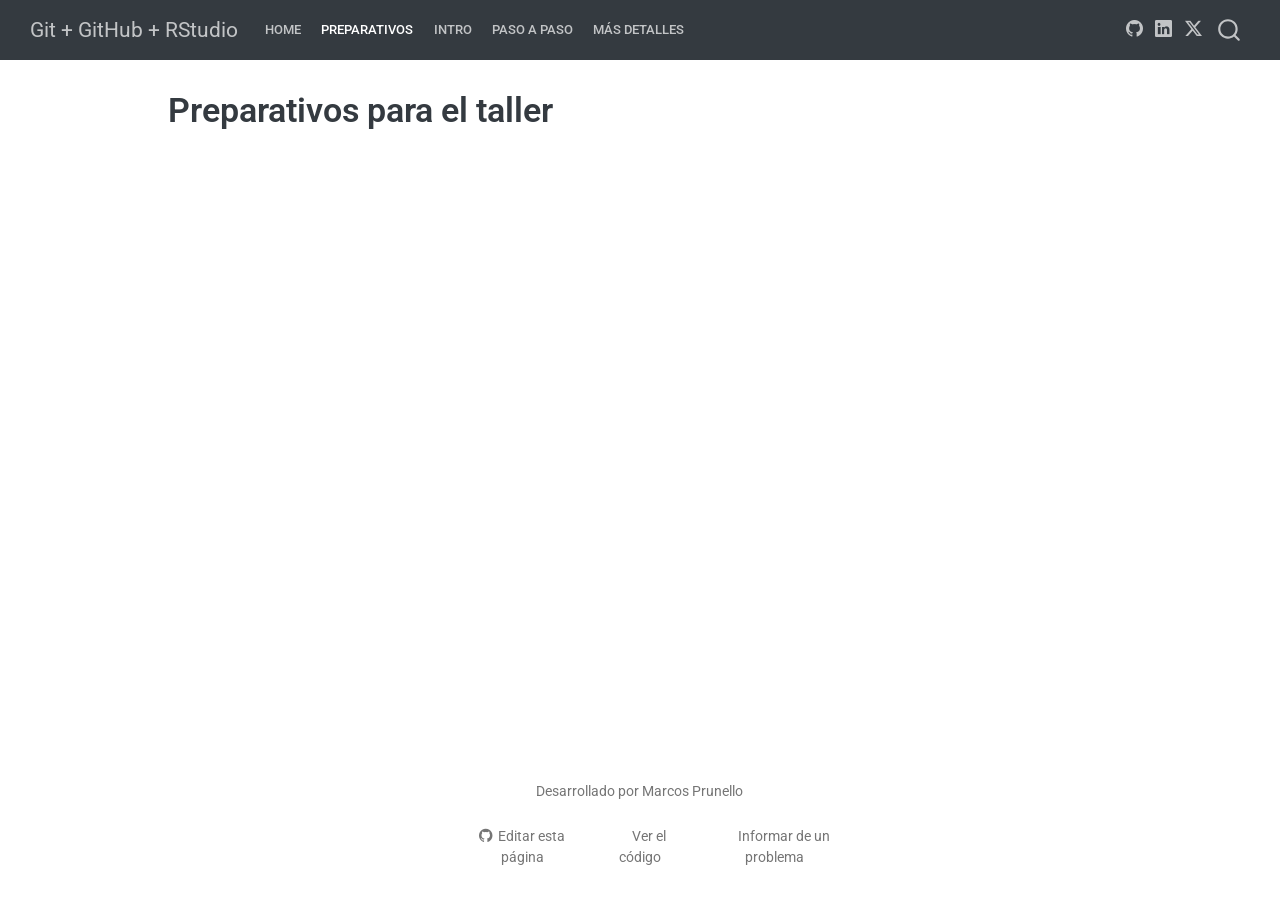
==== docs/preparacion.html @ 760ac482 "armo estructura general" ====
<!DOCTYPE html>
<html xmlns="http://www.w3.org/1999/xhtml" lang="es" xml:lang="es"><head>

<meta charset="utf-8">
<meta name="generator" content="quarto-1.5.56">

<meta name="viewport" content="width=device-width, initial-scale=1.0, user-scalable=yes">


<title>Preparativos para el taller – Git + GitHub + RStudio</title>
<style>
code{white-space: pre-wrap;}
span.smallcaps{font-variant: small-caps;}
div.columns{display: flex; gap: min(4vw, 1.5em);}
div.column{flex: auto; overflow-x: auto;}
div.hanging-indent{margin-left: 1.5em; text-indent: -1.5em;}
ul.task-list{list-style: none;}
ul.task-list li input[type="checkbox"] {
  width: 0.8em;
  margin: 0 0.8em 0.2em -1em; /* quarto-specific, see https://github.com/quarto-dev/quarto-cli/issues/4556 */ 
  vertical-align: middle;
}
</style>


<script src="site_libs/quarto-nav/quarto-nav.js"></script>
<script src="site_libs/quarto-nav/headroom.min.js"></script>
<script src="site_libs/clipboard/clipboard.min.js"></script>
<script src="site_libs/quarto-search/autocomplete.umd.js"></script>
<script src="site_libs/quarto-search/fuse.min.js"></script>
<script src="site_libs/quarto-search/quarto-search.js"></script>
<meta name="quarto:offset" content="./">
<script src="site_libs/quarto-html/quarto.js"></script>
<script src="site_libs/quarto-html/popper.min.js"></script>
<script src="site_libs/quarto-html/tippy.umd.min.js"></script>
<script src="site_libs/quarto-html/anchor.min.js"></script>
<link href="site_libs/quarto-html/tippy.css" rel="stylesheet">
<link href="site_libs/quarto-html/quarto-syntax-highlighting.css" rel="stylesheet" id="quarto-text-highlighting-styles">
<script src="site_libs/bootstrap/bootstrap.min.js"></script>
<link href="site_libs/bootstrap/bootstrap-icons.css" rel="stylesheet">
<link href="site_libs/bootstrap/bootstrap.min.css" rel="stylesheet" id="quarto-bootstrap" data-mode="light">
<script id="quarto-search-options" type="application/json">{
  "location": "navbar",
  "copy-button": false,
  "collapse-after": 3,
  "panel-placement": "end",
  "type": "overlay",
  "limit": 50,
  "keyboard-shortcut": [
    "f",
    "/",
    "s"
  ],
  "show-item-context": false,
  "language": {
    "search-no-results-text": "Sin resultados",
    "search-matching-documents-text": "documentos encontrados",
    "search-copy-link-title": "Copiar el enlace en la búsqueda",
    "search-hide-matches-text": "Ocultar resultados adicionales",
    "search-more-match-text": "resultado adicional en este documento",
    "search-more-matches-text": "resultados adicionales en este documento",
    "search-clear-button-title": "Borrar",
    "search-text-placeholder": "",
    "search-detached-cancel-button-title": "Cancelar",
    "search-submit-button-title": "Enviar",
    "search-label": "Buscar"
  }
}</script>


<link rel="stylesheet" href="styles.css">
</head>

<body class="nav-fixed">

<div id="quarto-search-results"></div>
  <header id="quarto-header" class="headroom fixed-top">
    <nav class="navbar navbar-expand-lg " data-bs-theme="dark">
      <div class="navbar-container container-fluid">
      <div class="navbar-brand-container mx-auto">
    <a class="navbar-brand" href="./index.html">
    <span class="navbar-title">Git + GitHub + RStudio</span>
    </a>
  </div>
            <div id="quarto-search" class="" title="Buscar"></div>
          <button class="navbar-toggler" type="button" data-bs-toggle="collapse" data-bs-target="#navbarCollapse" aria-controls="navbarCollapse" role="menu" aria-expanded="false" aria-label="Navegación de palanca" onclick="if (window.quartoToggleHeadroom) { window.quartoToggleHeadroom(); }">
  <span class="navbar-toggler-icon"></span>
</button>
          <div class="collapse navbar-collapse" id="navbarCollapse">
            <ul class="navbar-nav navbar-nav-scroll me-auto">
  <li class="nav-item">
    <a class="nav-link" href="./index.html"> 
<span class="menu-text">Home</span></a>
  </li>  
  <li class="nav-item">
    <a class="nav-link active" href="./preparacion.html" aria-current="page"> 
<span class="menu-text">Preparativos</span></a>
  </li>  
  <li class="nav-item">
    <a class="nav-link" href="./presentacion.html"> 
<span class="menu-text">Intro</span></a>
  </li>  
  <li class="nav-item">
    <a class="nav-link" href="./taller-git.html"> 
<span class="menu-text">Paso a paso</span></a>
  </li>  
  <li class="nav-item">
    <a class="nav-link" href="./taller-git-extra.html"> 
<span class="menu-text">Más detalles</span></a>
  </li>  
</ul>
          </div> <!-- /navcollapse -->
            <div class="quarto-navbar-tools tools-wide">
    <a href="https://github.com/mpru/" title="" class="quarto-navigation-tool px-1" aria-label=""><i class="bi bi-github"></i></a>
    <a href="https://www.linkedin.com/in/mrqtsp/" title="" class="quarto-navigation-tool px-1" aria-label=""><i class="bi bi-linkedin"></i></a>
    <a href="https://twitter.com/mrqtsp" title="" class="quarto-navigation-tool px-1" aria-label=""><i class="bi bi-twitter-x"></i></a>
</div>
      </div> <!-- /container-fluid -->
    </nav>
</header>
<!-- content -->
<div id="quarto-content" class="quarto-container page-columns page-rows-contents page-layout-article page-navbar">
<!-- sidebar -->
<!-- margin-sidebar -->
    <div id="quarto-margin-sidebar" class="sidebar margin-sidebar zindex-bottom">
        
    </div>
<!-- main -->
<main class="content" id="quarto-document-content">

<header id="title-block-header" class="quarto-title-block default">
<div class="quarto-title">
<h1 class="title">Preparativos para el taller</h1>
</div>



<div class="quarto-title-meta">

    
  
    
  </div>
  


</header>





<a onclick="window.scrollTo(0, 0); return false;" role="button" id="quarto-back-to-top"><i class="bi bi-arrow-up"></i> Volver arriba</a></main> <!-- /main -->
<script id="quarto-html-after-body" type="application/javascript">
window.document.addEventListener("DOMContentLoaded", function (event) {
  const toggleBodyColorMode = (bsSheetEl) => {
    const mode = bsSheetEl.getAttribute("data-mode");
    const bodyEl = window.document.querySelector("body");
    if (mode === "dark") {
      bodyEl.classList.add("quarto-dark");
      bodyEl.classList.remove("quarto-light");
    } else {
      bodyEl.classList.add("quarto-light");
      bodyEl.classList.remove("quarto-dark");
    }
  }
  const toggleBodyColorPrimary = () => {
    const bsSheetEl = window.document.querySelector("link#quarto-bootstrap");
    if (bsSheetEl) {
      toggleBodyColorMode(bsSheetEl);
    }
  }
  toggleBodyColorPrimary();  
  const icon = "";
  const anchorJS = new window.AnchorJS();
  anchorJS.options = {
    placement: 'right',
    icon: icon
  };
  anchorJS.add('.anchored');
  const isCodeAnnotation = (el) => {
    for (const clz of el.classList) {
      if (clz.startsWith('code-annotation-')) {                     
        return true;
      }
    }
    return false;
  }
  const onCopySuccess = function(e) {
    // button target
    const button = e.trigger;
    // don't keep focus
    button.blur();
    // flash "checked"
    button.classList.add('code-copy-button-checked');
    var currentTitle = button.getAttribute("title");
    button.setAttribute("title", "Copiado");
    let tooltip;
    if (window.bootstrap) {
      button.setAttribute("data-bs-toggle", "tooltip");
      button.setAttribute("data-bs-placement", "left");
      button.setAttribute("data-bs-title", "Copiado");
      tooltip = new bootstrap.Tooltip(button, 
        { trigger: "manual", 
          customClass: "code-copy-button-tooltip",
          offset: [0, -8]});
      tooltip.show();    
    }
    setTimeout(function() {
      if (tooltip) {
        tooltip.hide();
        button.removeAttribute("data-bs-title");
        button.removeAttribute("data-bs-toggle");
        button.removeAttribute("data-bs-placement");
      }
      button.setAttribute("title", currentTitle);
      button.classList.remove('code-copy-button-checked');
    }, 1000);
    // clear code selection
    e.clearSelection();
  }
  const getTextToCopy = function(trigger) {
      const codeEl = trigger.previousElementSibling.cloneNode(true);
      for (const childEl of codeEl.children) {
        if (isCodeAnnotation(childEl)) {
          childEl.remove();
        }
      }
      return codeEl.innerText;
  }
  const clipboard = new window.ClipboardJS('.code-copy-button:not([data-in-quarto-modal])', {
    text: getTextToCopy
  });
  clipboard.on('success', onCopySuccess);
  if (window.document.getElementById('quarto-embedded-source-code-modal')) {
    // For code content inside modals, clipBoardJS needs to be initialized with a container option
    // TODO: Check when it could be a function (https://github.com/zenorocha/clipboard.js/issues/860)
    const clipboardModal = new window.ClipboardJS('.code-copy-button[data-in-quarto-modal]', {
      text: getTextToCopy,
      container: window.document.getElementById('quarto-embedded-source-code-modal')
    });
    clipboardModal.on('success', onCopySuccess);
  }
    var localhostRegex = new RegExp(/^(?:http|https):\/\/localhost\:?[0-9]*\//);
    var mailtoRegex = new RegExp(/^mailto:/);
      var filterRegex = new RegExp('/' + window.location.host + '/');
    var isInternal = (href) => {
        return filterRegex.test(href) || localhostRegex.test(href) || mailtoRegex.test(href);
    }
    // Inspect non-navigation links and adorn them if external
 	var links = window.document.querySelectorAll('a[href]:not(.nav-link):not(.navbar-brand):not(.toc-action):not(.sidebar-link):not(.sidebar-item-toggle):not(.pagination-link):not(.no-external):not([aria-hidden]):not(.dropdown-item):not(.quarto-navigation-tool):not(.about-link)');
    for (var i=0; i<links.length; i++) {
      const link = links[i];
      if (!isInternal(link.href)) {
        // undo the damage that might have been done by quarto-nav.js in the case of
        // links that we want to consider external
        if (link.dataset.originalHref !== undefined) {
          link.href = link.dataset.originalHref;
        }
      }
    }
  function tippyHover(el, contentFn, onTriggerFn, onUntriggerFn) {
    const config = {
      allowHTML: true,
      maxWidth: 500,
      delay: 100,
      arrow: false,
      appendTo: function(el) {
          return el.parentElement;
      },
      interactive: true,
      interactiveBorder: 10,
      theme: 'quarto',
      placement: 'bottom-start',
    };
    if (contentFn) {
      config.content = contentFn;
    }
    if (onTriggerFn) {
      config.onTrigger = onTriggerFn;
    }
    if (onUntriggerFn) {
      config.onUntrigger = onUntriggerFn;
    }
    window.tippy(el, config); 
  }
  const noterefs = window.document.querySelectorAll('a[role="doc-noteref"]');
  for (var i=0; i<noterefs.length; i++) {
    const ref = noterefs[i];
    tippyHover(ref, function() {
      // use id or data attribute instead here
      let href = ref.getAttribute('data-footnote-href') || ref.getAttribute('href');
      try { href = new URL(href).hash; } catch {}
      const id = href.replace(/^#\/?/, "");
      const note = window.document.getElementById(id);
      if (note) {
        return note.innerHTML;
      } else {
        return "";
      }
    });
  }
  const xrefs = window.document.querySelectorAll('a.quarto-xref');
  const processXRef = (id, note) => {
    // Strip column container classes
    const stripColumnClz = (el) => {
      el.classList.remove("page-full", "page-columns");
      if (el.children) {
        for (const child of el.children) {
          stripColumnClz(child);
        }
      }
    }
    stripColumnClz(note)
    if (id === null || id.startsWith('sec-')) {
      // Special case sections, only their first couple elements
      const container = document.createElement("div");
      if (note.children && note.children.length > 2) {
        container.appendChild(note.children[0].cloneNode(true));
        for (let i = 1; i < note.children.length; i++) {
          const child = note.children[i];
          if (child.tagName === "P" && child.innerText === "") {
            continue;
          } else {
            container.appendChild(child.cloneNode(true));
            break;
          }
        }
        if (window.Quarto?.typesetMath) {
          window.Quarto.typesetMath(container);
        }
        return container.innerHTML
      } else {
        if (window.Quarto?.typesetMath) {
          window.Quarto.typesetMath(note);
        }
        return note.innerHTML;
      }
    } else {
      // Remove any anchor links if they are present
      const anchorLink = note.querySelector('a.anchorjs-link');
      if (anchorLink) {
        anchorLink.remove();
      }
      if (window.Quarto?.typesetMath) {
        window.Quarto.typesetMath(note);
      }
      // TODO in 1.5, we should make sure this works without a callout special case
      if (note.classList.contains("callout")) {
        return note.outerHTML;
      } else {
        return note.innerHTML;
      }
    }
  }
  for (var i=0; i<xrefs.length; i++) {
    const xref = xrefs[i];
    tippyHover(xref, undefined, function(instance) {
      instance.disable();
      let url = xref.getAttribute('href');
      let hash = undefined; 
      if (url.startsWith('#')) {
        hash = url;
      } else {
        try { hash = new URL(url).hash; } catch {}
      }
      if (hash) {
        const id = hash.replace(/^#\/?/, "");
        const note = window.document.getElementById(id);
        if (note !== null) {
          try {
            const html = processXRef(id, note.cloneNode(true));
            instance.setContent(html);
          } finally {
            instance.enable();
            instance.show();
          }
        } else {
          // See if we can fetch this
          fetch(url.split('#')[0])
          .then(res => res.text())
          .then(html => {
            const parser = new DOMParser();
            const htmlDoc = parser.parseFromString(html, "text/html");
            const note = htmlDoc.getElementById(id);
            if (note !== null) {
              const html = processXRef(id, note);
              instance.setContent(html);
            } 
          }).finally(() => {
            instance.enable();
            instance.show();
          });
        }
      } else {
        // See if we can fetch a full url (with no hash to target)
        // This is a special case and we should probably do some content thinning / targeting
        fetch(url)
        .then(res => res.text())
        .then(html => {
          const parser = new DOMParser();
          const htmlDoc = parser.parseFromString(html, "text/html");
          const note = htmlDoc.querySelector('main.content');
          if (note !== null) {
            // This should only happen for chapter cross references
            // (since there is no id in the URL)
            // remove the first header
            if (note.children.length > 0 && note.children[0].tagName === "HEADER") {
              note.children[0].remove();
            }
            const html = processXRef(null, note);
            instance.setContent(html);
          } 
        }).finally(() => {
          instance.enable();
          instance.show();
        });
      }
    }, function(instance) {
    });
  }
      let selectedAnnoteEl;
      const selectorForAnnotation = ( cell, annotation) => {
        let cellAttr = 'data-code-cell="' + cell + '"';
        let lineAttr = 'data-code-annotation="' +  annotation + '"';
        const selector = 'span[' + cellAttr + '][' + lineAttr + ']';
        return selector;
      }
      const selectCodeLines = (annoteEl) => {
        const doc = window.document;
        const targetCell = annoteEl.getAttribute("data-target-cell");
        const targetAnnotation = annoteEl.getAttribute("data-target-annotation");
        const annoteSpan = window.document.querySelector(selectorForAnnotation(targetCell, targetAnnotation));
        const lines = annoteSpan.getAttribute("data-code-lines").split(",");
        const lineIds = lines.map((line) => {
          return targetCell + "-" + line;
        })
        let top = null;
        let height = null;
        let parent = null;
        if (lineIds.length > 0) {
            //compute the position of the single el (top and bottom and make a div)
            const el = window.document.getElementById(lineIds[0]);
            top = el.offsetTop;
            height = el.offsetHeight;
            parent = el.parentElement.parentElement;
          if (lineIds.length > 1) {
            const lastEl = window.document.getElementById(lineIds[lineIds.length - 1]);
            const bottom = lastEl.offsetTop + lastEl.offsetHeight;
            height = bottom - top;
          }
          if (top !== null && height !== null && parent !== null) {
            // cook up a div (if necessary) and position it 
            let div = window.document.getElementById("code-annotation-line-highlight");
            if (div === null) {
              div = window.document.createElement("div");
              div.setAttribute("id", "code-annotation-line-highlight");
              div.style.position = 'absolute';
              parent.appendChild(div);
            }
            div.style.top = top - 2 + "px";
            div.style.height = height + 4 + "px";
            div.style.left = 0;
            let gutterDiv = window.document.getElementById("code-annotation-line-highlight-gutter");
            if (gutterDiv === null) {
              gutterDiv = window.document.createElement("div");
              gutterDiv.setAttribute("id", "code-annotation-line-highlight-gutter");
              gutterDiv.style.position = 'absolute';
              const codeCell = window.document.getElementById(targetCell);
              const gutter = codeCell.querySelector('.code-annotation-gutter');
              gutter.appendChild(gutterDiv);
            }
            gutterDiv.style.top = top - 2 + "px";
            gutterDiv.style.height = height + 4 + "px";
          }
          selectedAnnoteEl = annoteEl;
        }
      };
      const unselectCodeLines = () => {
        const elementsIds = ["code-annotation-line-highlight", "code-annotation-line-highlight-gutter"];
        elementsIds.forEach((elId) => {
          const div = window.document.getElementById(elId);
          if (div) {
            div.remove();
          }
        });
        selectedAnnoteEl = undefined;
      };
        // Handle positioning of the toggle
    window.addEventListener(
      "resize",
      throttle(() => {
        elRect = undefined;
        if (selectedAnnoteEl) {
          selectCodeLines(selectedAnnoteEl);
        }
      }, 10)
    );
    function throttle(fn, ms) {
    let throttle = false;
    let timer;
      return (...args) => {
        if(!throttle) { // first call gets through
            fn.apply(this, args);
            throttle = true;
        } else { // all the others get throttled
            if(timer) clearTimeout(timer); // cancel #2
            timer = setTimeout(() => {
              fn.apply(this, args);
              timer = throttle = false;
            }, ms);
        }
      };
    }
      // Attach click handler to the DT
      const annoteDls = window.document.querySelectorAll('dt[data-target-cell]');
      for (const annoteDlNode of annoteDls) {
        annoteDlNode.addEventListener('click', (event) => {
          const clickedEl = event.target;
          if (clickedEl !== selectedAnnoteEl) {
            unselectCodeLines();
            const activeEl = window.document.querySelector('dt[data-target-cell].code-annotation-active');
            if (activeEl) {
              activeEl.classList.remove('code-annotation-active');
            }
            selectCodeLines(clickedEl);
            clickedEl.classList.add('code-annotation-active');
          } else {
            // Unselect the line
            unselectCodeLines();
            clickedEl.classList.remove('code-annotation-active');
          }
        });
      }
  const findCites = (el) => {
    const parentEl = el.parentElement;
    if (parentEl) {
      const cites = parentEl.dataset.cites;
      if (cites) {
        return {
          el,
          cites: cites.split(' ')
        };
      } else {
        return findCites(el.parentElement)
      }
    } else {
      return undefined;
    }
  };
  var bibliorefs = window.document.querySelectorAll('a[role="doc-biblioref"]');
  for (var i=0; i<bibliorefs.length; i++) {
    const ref = bibliorefs[i];
    const citeInfo = findCites(ref);
    if (citeInfo) {
      tippyHover(citeInfo.el, function() {
        var popup = window.document.createElement('div');
        citeInfo.cites.forEach(function(cite) {
          var citeDiv = window.document.createElement('div');
          citeDiv.classList.add('hanging-indent');
          citeDiv.classList.add('csl-entry');
          var biblioDiv = window.document.getElementById('ref-' + cite);
          if (biblioDiv) {
            citeDiv.innerHTML = biblioDiv.innerHTML;
          }
          popup.appendChild(citeDiv);
        });
        return popup.innerHTML;
      });
    }
  }
});
</script>
</div> <!-- /content -->
<footer class="footer">
  <div class="nav-footer">
    <div class="nav-footer-left">
      &nbsp;
    </div>   
    <div class="nav-footer-center">
<p>Desarrollado por Marcos Prunello</p>
<div class="toc-actions"><ul><li><a href="https://github.com/mpru/taller-git-fbioyf-2025/edit/main/preparacion.qmd" class="toc-action"><i class="bi bi-github"></i>Editar esta página</a></li><li><a href="https://github.com/mpru/taller-git-fbioyf-2025/blob/main/preparacion.qmd" class="toc-action"><i class="bi empty"></i>Ver el código</a></li><li><a href="https://github.com/mpru/taller-git-fbioyf-2025/issues/new" class="toc-action"><i class="bi empty"></i>Informar de un problema</a></li></ul></div></div>
    <div class="nav-footer-right">
      &nbsp;
    </div>
  </div>
</footer>




</body></html>
---- docs/site_libs/quarto-html/tippy.css ----
.tippy-box[data-animation=fade][data-state=hidden]{opacity:0}[data-tippy-root]{max-width:calc(100vw - 10px)}.tippy-box{position:relative;background-color:#333;color:#fff;border-radius:4px;font-size:14px;line-height:1.4;white-space:normal;outline:0;transition-property:transform,visibility,opacity}.tippy-box[data-placement^=top]>.tippy-arrow{bottom:0}.tippy-box[data-placement^=top]>.tippy-arrow:before{bottom:-7px;left:0;border-width:8px 8px 0;border-top-color:initial;transform-origin:center top}.tippy-box[data-placement^=bottom]>.tippy-arrow{top:0}.tippy-box[data-placement^=bottom]>.tippy-arrow:before{top:-7px;left:0;border-width:0 8px 8px;border-bottom-color:initial;transform-origin:center bottom}.tippy-box[data-placement^=left]>.tippy-arrow{right:0}.tippy-box[data-placement^=left]>.tippy-arrow:before{border-width:8px 0 8px 8px;border-left-color:initial;right:-7px;transform-origin:center left}.tippy-box[data-placement^=right]>.tippy-arrow{left:0}.tippy-box[data-placement^=right]>.tippy-arrow:before{left:-7px;border-width:8px 8px 8px 0;border-right-color:initial;transform-origin:center right}.tippy-box[data-inertia][data-state=visible]{transition-timing-function:cubic-bezier(.54,1.5,.38,1.11)}.tippy-arrow{width:16px;height:16px;color:#333}.tippy-arrow:before{content:"";position:absolute;border-color:transparent;border-style:solid}.tippy-content{position:relative;padding:5px 9px;z-index:1}
---- docs/site_libs/quarto-html/quarto-syntax-highlighting.css ----
/* quarto syntax highlight colors */
:root {
  --quarto-hl-ot-color: #003B4F;
  --quarto-hl-at-color: #657422;
  --quarto-hl-ss-color: #20794D;
  --quarto-hl-an-color: #5E5E5E;
  --quarto-hl-fu-color: #4758AB;
  --quarto-hl-st-color: #20794D;
  --quarto-hl-cf-color: #003B4F;
  --quarto-hl-op-color: #5E5E5E;
  --quarto-hl-er-color: #AD0000;
  --quarto-hl-bn-color: #AD0000;
  --quarto-hl-al-color: #AD0000;
  --quarto-hl-va-color: #111111;
  --quarto-hl-bu-color: inherit;
  --quarto-hl-ex-color: inherit;
  --quarto-hl-pp-color: #AD0000;
  --quarto-hl-in-color: #5E5E5E;
  --quarto-hl-vs-color: #20794D;
  --quarto-hl-wa-color: #5E5E5E;
  --quarto-hl-do-color: #5E5E5E;
  --quarto-hl-im-color: #00769E;
  --quarto-hl-ch-color: #20794D;
  --quarto-hl-dt-color: #AD0000;
  --quarto-hl-fl-color: #AD0000;
  --quarto-hl-co-color: #5E5E5E;
  --quarto-hl-cv-color: #5E5E5E;
  --quarto-hl-cn-color: #8f5902;
  --quarto-hl-sc-color: #5E5E5E;
  --quarto-hl-dv-color: #AD0000;
  --quarto-hl-kw-color: #003B4F;
}

/* other quarto variables */
:root {
  --quarto-font-monospace: SFMono-Regular, Menlo, Monaco, Consolas, "Liberation Mono", "Courier New", monospace;
}

pre > code.sourceCode > span {
  color: #003B4F;
}

code span {
  color: #003B4F;
}

code.sourceCode > span {
  color: #003B4F;
}

div.sourceCode,
div.sourceCode pre.sourceCode {
  color: #003B4F;
}

code span.ot {
  color: #003B4F;
  font-style: inherit;
}

code span.at {
  color: #657422;
  font-style: inherit;
}

code span.ss {
  color: #20794D;
  font-style: inherit;
}

code span.an {
  color: #5E5E5E;
  font-style: inherit;
}

code span.fu {
  color: #4758AB;
  font-style: inherit;
}

code span.st {
  color: #20794D;
  font-style: inherit;
}

code span.cf {
  color: #003B4F;
  font-weight: bold;
  font-style: inherit;
}

code span.op {
  color: #5E5E5E;
  font-style: inherit;
}

code span.er {
  color: #AD0000;
  font-style: inherit;
}

code span.bn {
  color: #AD0000;
  font-style: inherit;
}

code span.al {
  color: #AD0000;
  font-style: inherit;
}

code span.va {
  color: #111111;
  font-style: inherit;
}

code span.bu {
  font-style: inherit;
}

code span.ex {
  font-style: inherit;
}

code span.pp {
  color: #AD0000;
  font-style: inherit;
}

code span.in {
  color: #5E5E5E;
  font-style: inherit;
}

code span.vs {
  color: #20794D;
  font-style: inherit;
}

code span.wa {
  color: #5E5E5E;
  font-style: italic;
}

code span.do {
  color: #5E5E5E;
  font-style: italic;
}

code span.im {
  color: #00769E;
  font-style: inherit;
}

code span.ch {
  color: #20794D;
  font-style: inherit;
}

code span.dt {
  color: #AD0000;
  font-style: inherit;
}

code span.fl {
  color: #AD0000;
  font-style: inherit;
}

code span.co {
  color: #5E5E5E;
  font-style: inherit;
}

code span.cv {
  color: #5E5E5E;
  font-style: italic;
}

code span.cn {
  color: #8f5902;
  font-style: inherit;
}

code span.sc {
  color: #5E5E5E;
  font-style: inherit;
}

code span.dv {
  color: #AD0000;
  font-style: inherit;
}

code span.kw {
  color: #003B4F;
  font-weight: bold;
  font-style: inherit;
}

.prevent-inlining {
  content: "</";
}

/*# sourceMappingURL=debc5d5d77c3f9108843748ff7464032.css.map */
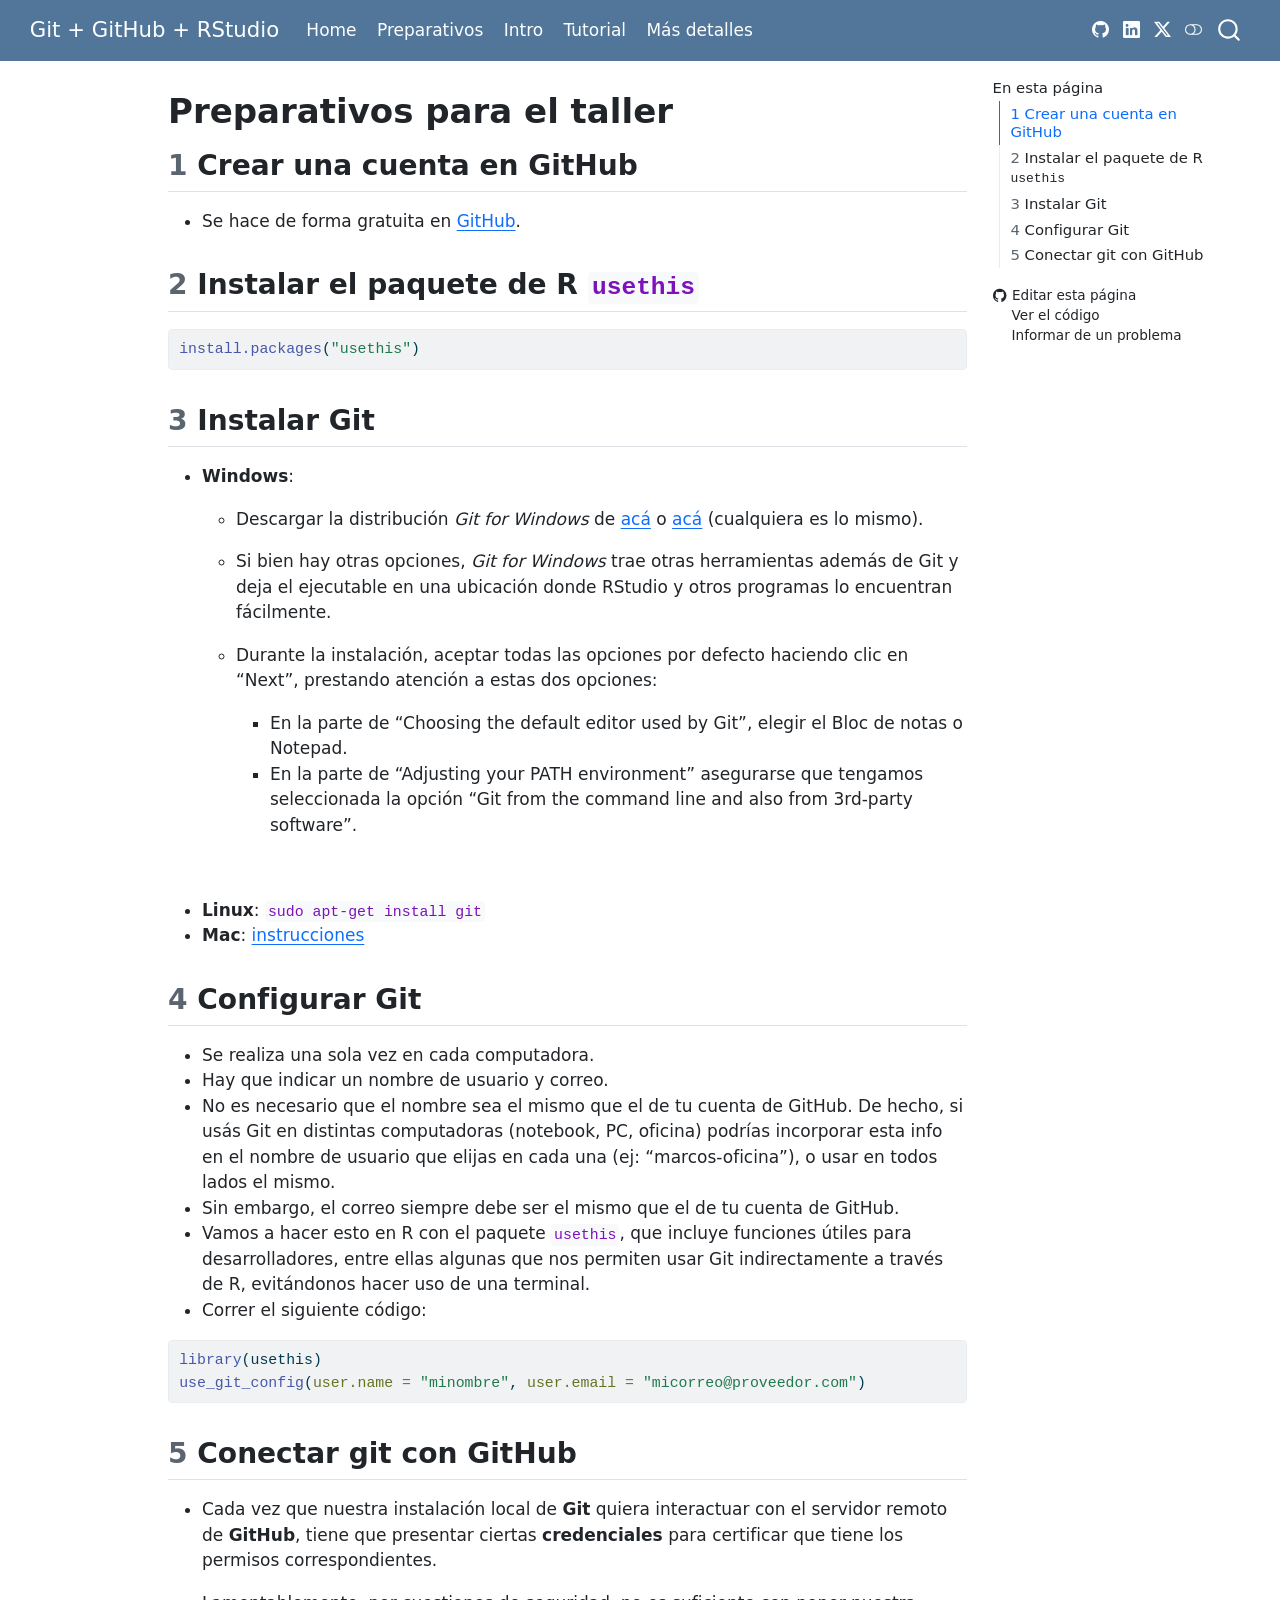
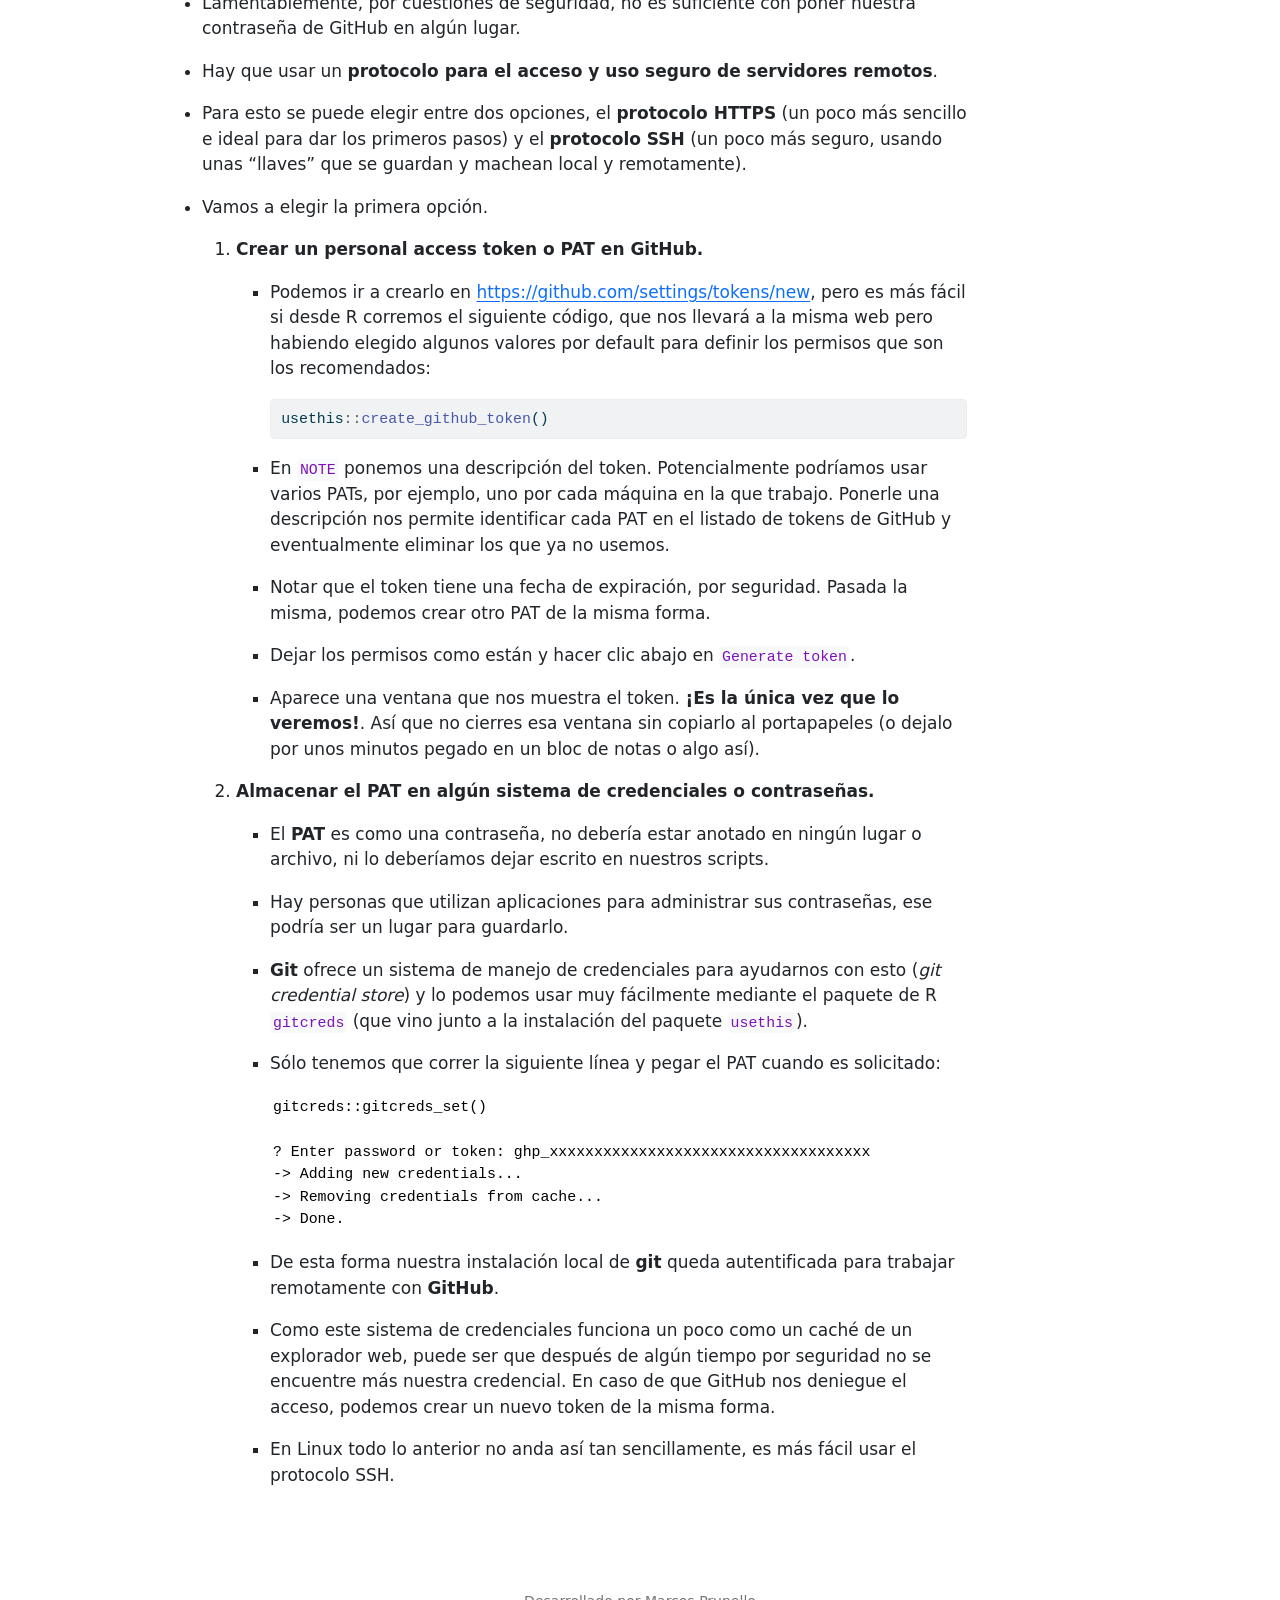
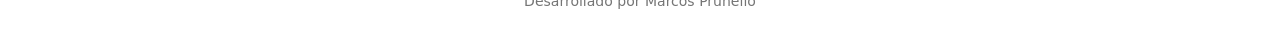
==== commit a54bcf7d: "agrego contenido" ====
--- a/docs/preparacion.html
+++ b/docs/preparacion.html
@@ -16,29 +16,4703 @@
 div.hanging-indent{margin-left: 1.5em; text-indent: -1.5em;}
 ul.task-list{list-style: none;}
 ul.task-list li input[type="checkbox"] {
-  width: 0.8em;
-  margin: 0 0.8em 0.2em -1em; /* quarto-specific, see https://github.com/quarto-dev/quarto-cli/issues/4556 */ 
-  vertical-align: middle;
+width: 0.8em;
+margin: 0 0.8em 0.2em -1em;  vertical-align: middle;
+}
+
+pre > code.sourceCode { white-space: pre; position: relative; }
+pre > code.sourceCode > span { line-height: 1.25; }
+pre > code.sourceCode > span:empty { height: 1.2em; }
+.sourceCode { overflow: visible; }
+code.sourceCode > span { color: inherit; text-decoration: inherit; }
+div.sourceCode { margin: 1em 0; }
+pre.sourceCode { margin: 0; }
+@media screen {
+div.sourceCode { overflow: auto; }
+}
+@media print {
+pre > code.sourceCode { white-space: pre-wrap; }
+pre > code.sourceCode > span { display: inline-block; text-indent: -5em; padding-left: 5em; }
+}
+pre.numberSource code
+{ counter-reset: source-line 0; }
+pre.numberSource code > span
+{ position: relative; left: -4em; counter-increment: source-line; }
+pre.numberSource code > span > a:first-child::before
+{ content: counter(source-line);
+position: relative; left: -1em; text-align: right; vertical-align: baseline;
+border: none; display: inline-block;
+-webkit-touch-callout: none; -webkit-user-select: none;
+-khtml-user-select: none; -moz-user-select: none;
+-ms-user-select: none; user-select: none;
+padding: 0 4px; width: 4em;
+}
+pre.numberSource { margin-left: 3em; padding-left: 4px; }
+div.sourceCode
+{ }
+@media screen {
+pre > code.sourceCode > span > a:first-child::before { text-decoration: underline; }
 }
 </style>
 
 
-<script src="site_libs/quarto-nav/quarto-nav.js"></script>
-<script src="site_libs/quarto-nav/headroom.min.js"></script>
-<script src="site_libs/clipboard/clipboard.min.js"></script>
-<script src="site_libs/quarto-search/autocomplete.umd.js"></script>
-<script src="site_libs/quarto-search/fuse.min.js"></script>
-<script src="site_libs/quarto-search/quarto-search.js"></script>
+<script>const headroomChanged = new CustomEvent("quarto-hrChanged", {
+  detail: {},
+  bubbles: true,
+  cancelable: false,
+  composed: false,
+});
+
+const announceDismiss = () => {
+  const annEl = window.document.getElementById("quarto-announcement");
+  if (annEl) {
+    annEl.remove();
+
+    const annId = annEl.getAttribute("data-announcement-id");
+    window.localStorage.setItem(`quarto-announce-${annId}`, "true");
+  }
+};
+
+const announceRegister = () => {
+  const annEl = window.document.getElementById("quarto-announcement");
+  if (annEl) {
+    const annId = annEl.getAttribute("data-announcement-id");
+    const isDismissed =
+      window.localStorage.getItem(`quarto-announce-${annId}`) || false;
+    if (isDismissed) {
+      announceDismiss();
+      return;
+    } else {
+      annEl.classList.remove("hidden");
+    }
+
+    const actionEl = annEl.querySelector(".quarto-announcement-action");
+    if (actionEl) {
+      actionEl.addEventListener("click", function (e) {
+        e.preventDefault();
+        // Hide the bar immediately
+        announceDismiss();
+      });
+    }
+  }
+};
+
+window.document.addEventListener("DOMContentLoaded", function () {
+  let init = false;
+
+  announceRegister();
+
+  // Manage the back to top button, if one is present.
+  let lastScrollTop = window.pageYOffset || document.documentElement.scrollTop;
+  const scrollDownBuffer = 5;
+  const scrollUpBuffer = 35;
+  const btn = document.getElementById("quarto-back-to-top");
+  const hideBackToTop = () => {
+    btn.style.display = "none";
+  };
+  const showBackToTop = () => {
+    btn.style.display = "inline-block";
+  };
+  if (btn) {
+    window.document.addEventListener(
+      "scroll",
+      function () {
+        const currentScrollTop =
+          window.pageYOffset || document.documentElement.scrollTop;
+
+        // Shows and hides the button 'intelligently' as the user scrolls
+        if (currentScrollTop - scrollDownBuffer > lastScrollTop) {
+          hideBackToTop();
+          lastScrollTop = currentScrollTop <= 0 ? 0 : currentScrollTop;
+        } else if (currentScrollTop < lastScrollTop - scrollUpBuffer) {
+          showBackToTop();
+          lastScrollTop = currentScrollTop <= 0 ? 0 : currentScrollTop;
+        }
+
+        // Show the button at the bottom, hides it at the top
+        if (currentScrollTop <= 0) {
+          hideBackToTop();
+        } else if (
+          window.innerHeight + currentScrollTop >=
+          document.body.offsetHeight
+        ) {
+          showBackToTop();
+        }
+      },
+      false
+    );
+  }
+
+  function throttle(func, wait) {
+    var timeout;
+    return function () {
+      const context = this;
+      const args = arguments;
+      const later = function () {
+        clearTimeout(timeout);
+        timeout = null;
+        func.apply(context, args);
+      };
+
+      if (!timeout) {
+        timeout = setTimeout(later, wait);
+      }
+    };
+  }
+
+  function headerOffset() {
+    // Set an offset if there is are fixed top navbar
+    const headerEl = window.document.querySelector("header.fixed-top");
+    if (headerEl) {
+      return headerEl.clientHeight;
+    } else {
+      return 0;
+    }
+  }
+
+  function footerOffset() {
+    const footerEl = window.document.querySelector("footer.footer");
+    if (footerEl) {
+      return footerEl.clientHeight;
+    } else {
+      return 0;
+    }
+  }
+
+  function dashboardOffset() {
+    const dashboardNavEl = window.document.getElementById(
+      "quarto-dashboard-header"
+    );
+    if (dashboardNavEl !== null) {
+      return dashboardNavEl.clientHeight;
+    } else {
+      return 0;
+    }
+  }
+
+  function updateDocumentOffsetWithoutAnimation() {
+    updateDocumentOffset(false);
+  }
+
+  function updateDocumentOffset(animated) {
+    // set body offset
+    const topOffset = headerOffset();
+    const bodyOffset = topOffset + footerOffset() + dashboardOffset();
+    const bodyEl = window.document.body;
+    bodyEl.setAttribute("data-bs-offset", topOffset);
+    bodyEl.style.paddingTop = topOffset + "px";
+
+    // deal with sidebar offsets
+    const sidebars = window.document.querySelectorAll(
+      ".sidebar, .headroom-target"
+    );
+    sidebars.forEach((sidebar) => {
+      if (!animated) {
+        sidebar.classList.add("notransition");
+        // Remove the no transition class after the animation has time to complete
+        setTimeout(function () {
+          sidebar.classList.remove("notransition");
+        }, 201);
+      }
+
+      if (window.Headroom && sidebar.classList.contains("sidebar-unpinned")) {
+        sidebar.style.top = "0";
+        sidebar.style.maxHeight = "100vh";
+      } else {
+        sidebar.style.top = topOffset + "px";
+        sidebar.style.maxHeight = "calc(100vh - " + topOffset + "px)";
+      }
+    });
+
+    // allow space for footer
+    const mainContainer = window.document.querySelector(".quarto-container");
+    if (mainContainer) {
+      mainContainer.style.minHeight = "calc(100vh - " + bodyOffset + "px)";
+    }
+
+    // link offset
+    let linkStyle = window.document.querySelector("#quarto-target-style");
+    if (!linkStyle) {
+      linkStyle = window.document.createElement("style");
+      linkStyle.setAttribute("id", "quarto-target-style");
+      window.document.head.appendChild(linkStyle);
+    }
+    while (linkStyle.firstChild) {
+      linkStyle.removeChild(linkStyle.firstChild);
+    }
+    if (topOffset > 0) {
+      linkStyle.appendChild(
+        window.document.createTextNode(`
+      section:target::before {
+        content: "";
+        display: block;
+        height: ${topOffset}px;
+        margin: -${topOffset}px 0 0;
+      }`)
+      );
+    }
+    if (init) {
+      window.dispatchEvent(headroomChanged);
+    }
+    init = true;
+  }
+
+  // initialize headroom
+  var header = window.document.querySelector("#quarto-header");
+  if (header && window.Headroom) {
+    const headroom = new window.Headroom(header, {
+      tolerance: 5,
+      onPin: function () {
+        const sidebars = window.document.querySelectorAll(
+          ".sidebar, .headroom-target"
+        );
+        sidebars.forEach((sidebar) => {
+          sidebar.classList.remove("sidebar-unpinned");
+        });
+        updateDocumentOffset();
+      },
+      onUnpin: function () {
+        const sidebars = window.document.querySelectorAll(
+          ".sidebar, .headroom-target"
+        );
+        sidebars.forEach((sidebar) => {
+          sidebar.classList.add("sidebar-unpinned");
+        });
+        updateDocumentOffset();
+      },
+    });
+    headroom.init();
+
+    let frozen = false;
+    window.quartoToggleHeadroom = function () {
+      if (frozen) {
+        headroom.unfreeze();
+        frozen = false;
+      } else {
+        headroom.freeze();
+        frozen = true;
+      }
+    };
+  }
+
+  window.addEventListener(
+    "hashchange",
+    function (e) {
+      if (
+        getComputedStyle(document.documentElement).scrollBehavior !== "smooth"
+      ) {
+        window.scrollTo(0, window.pageYOffset - headerOffset());
+      }
+    },
+    false
+  );
+
+  // Observe size changed for the header
+  const headerEl = window.document.querySelector("header.fixed-top");
+  if (headerEl && window.ResizeObserver) {
+    const observer = new window.ResizeObserver(() => {
+      setTimeout(updateDocumentOffsetWithoutAnimation, 0);
+    });
+    observer.observe(headerEl, {
+      attributes: true,
+      childList: true,
+      characterData: true,
+    });
+  } else {
+    window.addEventListener(
+      "resize",
+      throttle(updateDocumentOffsetWithoutAnimation, 50)
+    );
+  }
+  setTimeout(updateDocumentOffsetWithoutAnimation, 250);
+
+  // fixup index.html links if we aren't on the filesystem
+  if (window.location.protocol !== "file:") {
+    const links = window.document.querySelectorAll("a");
+    for (let i = 0; i < links.length; i++) {
+      if (links[i].href) {
+        links[i].dataset.originalHref = links[i].href;
+        links[i].href = links[i].href.replace(/\/index\.html/, "/");
+      }
+    }
+
+    // Fixup any sharing links that require urls
+    // Append url to any sharing urls
+    const sharingLinks = window.document.querySelectorAll(
+      "a.sidebar-tools-main-item, a.quarto-navigation-tool, a.quarto-navbar-tools, a.quarto-navbar-tools-item"
+    );
+    for (let i = 0; i < sharingLinks.length; i++) {
+      const sharingLink = sharingLinks[i];
+      const href = sharingLink.getAttribute("href");
+      if (href) {
+        sharingLink.setAttribute(
+          "href",
+          href.replace("|url|", window.location.href)
+        );
+      }
+    }
+
+    // Scroll the active navigation item into view, if necessary
+    const navSidebar = window.document.querySelector("nav#quarto-sidebar");
+    if (navSidebar) {
+      // Find the active item
+      const activeItem = navSidebar.querySelector("li.sidebar-item a.active");
+      if (activeItem) {
+        // Wait for the scroll height and height to resolve by observing size changes on the
+        // nav element that is scrollable
+        const resizeObserver = new ResizeObserver((_entries) => {
+          // The bottom of the element
+          const elBottom = activeItem.offsetTop;
+          const viewBottom = navSidebar.scrollTop + navSidebar.clientHeight;
+
+          // The element height and scroll height are the same, then we are still loading
+          if (viewBottom !== navSidebar.scrollHeight) {
+            // Determine if the item isn't visible and scroll to it
+            if (elBottom >= viewBottom) {
+              navSidebar.scrollTop = elBottom;
+            }
+
+            // stop observing now since we've completed the scroll
+            resizeObserver.unobserve(navSidebar);
+          }
+        });
+        resizeObserver.observe(navSidebar);
+      }
+    }
+  }
+});
+</script>
+<script>/*!
+ * headroom.js v0.12.0 - Give your page some headroom. Hide your header until you need it
+ * Copyright (c) 2020 Nick Williams - http://wicky.nillia.ms/headroom.js
+ * License: MIT
+ */
+
+!function(t,n){"object"==typeof exports&&"undefined"!=typeof module?module.exports=n():"function"==typeof define&&define.amd?define(n):(t=t||self).Headroom=n()}(this,function(){"use strict";function t(){return"undefined"!=typeof window}function d(t){return function(t){return t&&t.document&&function(t){return 9===t.nodeType}(t.document)}(t)?function(t){var n=t.document,o=n.body,s=n.documentElement;return{scrollHeight:function(){return Math.max(o.scrollHeight,s.scrollHeight,o.offsetHeight,s.offsetHeight,o.clientHeight,s.clientHeight)},height:function(){return t.innerHeight||s.clientHeight||o.clientHeight},scrollY:function(){return void 0!==t.pageYOffset?t.pageYOffset:(s||o.parentNode||o).scrollTop}}}(t):function(t){return{scrollHeight:function(){return Math.max(t.scrollHeight,t.offsetHeight,t.clientHeight)},height:function(){return Math.max(t.offsetHeight,t.clientHeight)},scrollY:function(){return t.scrollTop}}}(t)}function n(t,s,e){var n,o=function(){var n=!1;try{var t={get passive(){n=!0}};window.addEventListener("test",t,t),window.removeEventListener("test",t,t)}catch(t){n=!1}return n}(),i=!1,r=d(t),l=r.scrollY(),a={};function c(){var t=Math.round(r.scrollY()),n=r.height(),o=r.scrollHeight();a.scrollY=t,a.lastScrollY=l,a.direction=l<t?"down":"up",a.distance=Math.abs(t-l),a.isOutOfBounds=t<0||o<t+n,a.top=t<=s.offset[a.direction],a.bottom=o<=t+n,a.toleranceExceeded=a.distance>s.tolerance[a.direction],e(a),l=t,i=!1}function h(){i||(i=!0,n=requestAnimationFrame(c))}var u=!!o&&{passive:!0,capture:!1};return t.addEventListener("scroll",h,u),c(),{destroy:function(){cancelAnimationFrame(n),t.removeEventListener("scroll",h,u)}}}function o(t){return t===Object(t)?t:{down:t,up:t}}function s(t,n){n=n||{},Object.assign(this,s.options,n),this.classes=Object.assign({},s.options.classes,n.classes),this.elem=t,this.tolerance=o(this.tolerance),this.offset=o(this.offset),this.initialised=!1,this.frozen=!1}return s.prototype={constructor:s,init:function(){return s.cutsTheMustard&&!this.initialised&&(this.addClass("initial"),this.initialised=!0,setTimeout(function(t){t.scrollTracker=n(t.scroller,{offset:t.offset,tolerance:t.tolerance},t.update.bind(t))},100,this)),this},destroy:function(){this.initialised=!1,Object.keys(this.classes).forEach(this.removeClass,this),this.scrollTracker.destroy()},unpin:function(){!this.hasClass("pinned")&&this.hasClass("unpinned")||(this.addClass("unpinned"),this.removeClass("pinned"),this.onUnpin&&this.onUnpin.call(this))},pin:function(){this.hasClass("unpinned")&&(this.addClass("pinned"),this.removeClass("unpinned"),this.onPin&&this.onPin.call(this))},freeze:function(){this.frozen=!0,this.addClass("frozen")},unfreeze:function(){this.frozen=!1,this.removeClass("frozen")},top:function(){this.hasClass("top")||(this.addClass("top"),this.removeClass("notTop"),this.onTop&&this.onTop.call(this))},notTop:function(){this.hasClass("notTop")||(this.addClass("notTop"),this.removeClass("top"),this.onNotTop&&this.onNotTop.call(this))},bottom:function(){this.hasClass("bottom")||(this.addClass("bottom"),this.removeClass("notBottom"),this.onBottom&&this.onBottom.call(this))},notBottom:function(){this.hasClass("notBottom")||(this.addClass("notBottom"),this.removeClass("bottom"),this.onNotBottom&&this.onNotBottom.call(this))},shouldUnpin:function(t){return"down"===t.direction&&!t.top&&t.toleranceExceeded},shouldPin:function(t){return"up"===t.direction&&t.toleranceExceeded||t.top},addClass:function(t){this.elem.classList.add.apply(this.elem.classList,this.classes[t].split(" "))},removeClass:function(t){this.elem.classList.remove.apply(this.elem.classList,this.classes[t].split(" "))},hasClass:function(t){return this.classes[t].split(" ").every(function(t){return this.classList.contains(t)},this.elem)},update:function(t){t.isOutOfBounds||!0!==this.frozen&&(t.top?this.top():this.notTop(),t.bottom?this.bottom():this.notBottom(),this.shouldUnpin(t)?this.unpin():this.shouldPin(t)&&this.pin())}},s.options={tolerance:{up:0,down:0},offset:0,scroller:t()?window:null,classes:{frozen:"headroom--frozen",pinned:"headroom--pinned",unpinned:"headroom--unpinned",top:"headroom--top",notTop:"headroom--not-top",bottom:"headroom--bottom",notBottom:"headroom--not-bottom",initial:"headroom"}},s.cutsTheMustard=!!(t()&&function(){}.bind&&"classList"in document.documentElement&&Object.assign&&Object.keys&&requestAnimationFrame),s});
+</script>
+<script>/*!
+ * clipboard.js v2.0.11
+ * https://clipboardjs.com/
+ *
+ * Licensed MIT © Zeno Rocha
+ */
+!function(t,e){"object"==typeof exports&&"object"==typeof module?module.exports=e():"function"==typeof define&&define.amd?define([],e):"object"==typeof exports?exports.ClipboardJS=e():t.ClipboardJS=e()}(this,function(){return n={686:function(t,e,n){"use strict";n.d(e,{default:function(){return b}});var e=n(279),i=n.n(e),e=n(370),u=n.n(e),e=n(817),r=n.n(e);function c(t){try{return document.execCommand(t)}catch(t){return}}var a=function(t){t=r()(t);return c("cut"),t};function o(t,e){var n,o,t=(n=t,o="rtl"===document.documentElement.getAttribute("dir"),(t=document.createElement("textarea")).style.fontSize="12pt",t.style.border="0",t.style.padding="0",t.style.margin="0",t.style.position="absolute",t.style[o?"right":"left"]="-9999px",o=window.pageYOffset||document.documentElement.scrollTop,t.style.top="".concat(o,"px"),t.setAttribute("readonly",""),t.value=n,t);return e.container.appendChild(t),e=r()(t),c("copy"),t.remove(),e}var f=function(t){var e=1<arguments.length&&void 0!==arguments[1]?arguments[1]:{container:document.body},n="";return"string"==typeof t?n=o(t,e):t instanceof HTMLInputElement&&!["text","search","url","tel","password"].includes(null==t?void 0:t.type)?n=o(t.value,e):(n=r()(t),c("copy")),n};function l(t){return(l="function"==typeof Symbol&&"symbol"==typeof Symbol.iterator?function(t){return typeof t}:function(t){return t&&"function"==typeof Symbol&&t.constructor===Symbol&&t!==Symbol.prototype?"symbol":typeof t})(t)}var s=function(){var t=0<arguments.length&&void 0!==arguments[0]?arguments[0]:{},e=t.action,n=void 0===e?"copy":e,o=t.container,e=t.target,t=t.text;if("copy"!==n&&"cut"!==n)throw new Error('Invalid "action" value, use either "copy" or "cut"');if(void 0!==e){if(!e||"object"!==l(e)||1!==e.nodeType)throw new Error('Invalid "target" value, use a valid Element');if("copy"===n&&e.hasAttribute("disabled"))throw new Error('Invalid "target" attribute. Please use "readonly" instead of "disabled" attribute');if("cut"===n&&(e.hasAttribute("readonly")||e.hasAttribute("disabled")))throw new Error('Invalid "target" attribute. You can\'t cut text from elements with "readonly" or "disabled" attributes')}return t?f(t,{container:o}):e?"cut"===n?a(e):f(e,{container:o}):void 0};function p(t){return(p="function"==typeof Symbol&&"symbol"==typeof Symbol.iterator?function(t){return typeof t}:function(t){return t&&"function"==typeof Symbol&&t.constructor===Symbol&&t!==Symbol.prototype?"symbol":typeof t})(t)}function d(t,e){for(var n=0;n<e.length;n++){var o=e[n];o.enumerable=o.enumerable||!1,o.configurable=!0,"value"in o&&(o.writable=!0),Object.defineProperty(t,o.key,o)}}function y(t,e){return(y=Object.setPrototypeOf||function(t,e){return t.__proto__=e,t})(t,e)}function h(n){var o=function(){if("undefined"==typeof Reflect||!Reflect.construct)return!1;if(Reflect.construct.sham)return!1;if("function"==typeof Proxy)return!0;try{return Date.prototype.toString.call(Reflect.construct(Date,[],function(){})),!0}catch(t){return!1}}();return function(){var t,e=v(n);return t=o?(t=v(this).constructor,Reflect.construct(e,arguments,t)):e.apply(this,arguments),e=this,!(t=t)||"object"!==p(t)&&"function"!=typeof t?function(t){if(void 0!==t)return t;throw new ReferenceError("this hasn't been initialised - super() hasn't been called")}(e):t}}function v(t){return(v=Object.setPrototypeOf?Object.getPrototypeOf:function(t){return t.__proto__||Object.getPrototypeOf(t)})(t)}function m(t,e){t="data-clipboard-".concat(t);if(e.hasAttribute(t))return e.getAttribute(t)}var b=function(){!function(t,e){if("function"!=typeof e&&null!==e)throw new TypeError("Super expression must either be null or a function");t.prototype=Object.create(e&&e.prototype,{constructor:{value:t,writable:!0,configurable:!0}}),e&&y(t,e)}(r,i());var t,e,n,o=h(r);function r(t,e){var n;return function(t){if(!(t instanceof r))throw new TypeError("Cannot call a class as a function")}(this),(n=o.call(this)).resolveOptions(e),n.listenClick(t),n}return t=r,n=[{key:"copy",value:function(t){var e=1<arguments.length&&void 0!==arguments[1]?arguments[1]:{container:document.body};return f(t,e)}},{key:"cut",value:function(t){return a(t)}},{key:"isSupported",value:function(){var t=0<arguments.length&&void 0!==arguments[0]?arguments[0]:["copy","cut"],t="string"==typeof t?[t]:t,e=!!document.queryCommandSupported;return t.forEach(function(t){e=e&&!!document.queryCommandSupported(t)}),e}}],(e=[{key:"resolveOptions",value:function(){var t=0<arguments.length&&void 0!==arguments[0]?arguments[0]:{};this.action="function"==typeof t.action?t.action:this.defaultAction,this.target="function"==typeof t.target?t.target:this.defaultTarget,this.text="function"==typeof t.text?t.text:this.defaultText,this.container="object"===p(t.container)?t.container:document.body}},{key:"listenClick",value:function(t){var e=this;this.listener=u()(t,"click",function(t){return e.onClick(t)})}},{key:"onClick",value:function(t){var e=t.delegateTarget||t.currentTarget,n=this.action(e)||"copy",t=s({action:n,container:this.container,target:this.target(e),text:this.text(e)});this.emit(t?"success":"error",{action:n,text:t,trigger:e,clearSelection:function(){e&&e.focus(),window.getSelection().removeAllRanges()}})}},{key:"defaultAction",value:function(t){return m("action",t)}},{key:"defaultTarget",value:function(t){t=m("target",t);if(t)return document.querySelector(t)}},{key:"defaultText",value:function(t){return m("text",t)}},{key:"destroy",value:function(){this.listener.destroy()}}])&&d(t.prototype,e),n&&d(t,n),r}()},828:function(t){var e;"undefined"==typeof Element||Element.prototype.matches||((e=Element.prototype).matches=e.matchesSelector||e.mozMatchesSelector||e.msMatchesSelector||e.oMatchesSelector||e.webkitMatchesSelector),t.exports=function(t,e){for(;t&&9!==t.nodeType;){if("function"==typeof t.matches&&t.matches(e))return t;t=t.parentNode}}},438:function(t,e,n){var u=n(828);function i(t,e,n,o,r){var i=function(e,n,t,o){return function(t){t.delegateTarget=u(t.target,n),t.delegateTarget&&o.call(e,t)}}.apply(this,arguments);return t.addEventListener(n,i,r),{destroy:function(){t.removeEventListener(n,i,r)}}}t.exports=function(t,e,n,o,r){return"function"==typeof t.addEventListener?i.apply(null,arguments):"function"==typeof n?i.bind(null,document).apply(null,arguments):("string"==typeof t&&(t=document.querySelectorAll(t)),Array.prototype.map.call(t,function(t){return i(t,e,n,o,r)}))}},879:function(t,n){n.node=function(t){return void 0!==t&&t instanceof HTMLElement&&1===t.nodeType},n.nodeList=function(t){var e=Object.prototype.toString.call(t);return void 0!==t&&("[object NodeList]"===e||"[object HTMLCollection]"===e)&&"length"in t&&(0===t.length||n.node(t[0]))},n.string=function(t){return"string"==typeof t||t instanceof String},n.fn=function(t){return"[object Function]"===Object.prototype.toString.call(t)}},370:function(t,e,n){var f=n(879),l=n(438);t.exports=function(t,e,n){if(!t&&!e&&!n)throw new Error("Missing required arguments");if(!f.string(e))throw new TypeError("Second argument must be a String");if(!f.fn(n))throw new TypeError("Third argument must be a Function");if(f.node(t))return c=e,a=n,(u=t).addEventListener(c,a),{destroy:function(){u.removeEventListener(c,a)}};if(f.nodeList(t))return o=t,r=e,i=n,Array.prototype.forEach.call(o,function(t){t.addEventListener(r,i)}),{destroy:function(){Array.prototype.forEach.call(o,function(t){t.removeEventListener(r,i)})}};if(f.string(t))return t=t,e=e,n=n,l(document.body,t,e,n);throw new TypeError("First argument must be a String, HTMLElement, HTMLCollection, or NodeList");var o,r,i,u,c,a}},817:function(t){t.exports=function(t){var e,n="SELECT"===t.nodeName?(t.focus(),t.value):"INPUT"===t.nodeName||"TEXTAREA"===t.nodeName?((e=t.hasAttribute("readonly"))||t.setAttribute("readonly",""),t.select(),t.setSelectionRange(0,t.value.length),e||t.removeAttribute("readonly"),t.value):(t.hasAttribute("contenteditable")&&t.focus(),n=window.getSelection(),(e=document.createRange()).selectNodeContents(t),n.removeAllRanges(),n.addRange(e),n.toString());return n}},279:function(t){function e(){}e.prototype={on:function(t,e,n){var o=this.e||(this.e={});return(o[t]||(o[t]=[])).push({fn:e,ctx:n}),this},once:function(t,e,n){var o=this;function r(){o.off(t,r),e.apply(n,arguments)}return r._=e,this.on(t,r,n)},emit:function(t){for(var e=[].slice.call(arguments,1),n=((this.e||(this.e={}))[t]||[]).slice(),o=0,r=n.length;o<r;o++)n[o].fn.apply(n[o].ctx,e);return this},off:function(t,e){var n=this.e||(this.e={}),o=n[t],r=[];if(o&&e)for(var i=0,u=o.length;i<u;i++)o[i].fn!==e&&o[i].fn._!==e&&r.push(o[i]);return r.length?n[t]=r:delete n[t],this}},t.exports=e,t.exports.TinyEmitter=e}},r={},o.n=function(t){var e=t&&t.__esModule?function(){return t.default}:function(){return t};return o.d(e,{a:e}),e},o.d=function(t,e){for(var n in e)o.o(e,n)&&!o.o(t,n)&&Object.defineProperty(t,n,{enumerable:!0,get:e[n]})},o.o=function(t,e){return Object.prototype.hasOwnProperty.call(t,e)},o(686).default;function o(t){if(r[t])return r[t].exports;var e=r[t]={exports:{}};return n[t](e,e.exports,o),e.exports}var n,r});</script>
+<script>/*! @algolia/autocomplete-js 1.11.1 | MIT License | © Algolia, Inc. and contributors | https://github.com/algolia/autocomplete */
+!function(e,t){"object"==typeof exports&&"undefined"!=typeof module?t(exports):"function"==typeof define&&define.amd?define(["exports"],t):t((e="undefined"!=typeof globalThis?globalThis:e||self)["@algolia/autocomplete-js"]={})}(this,(function(e){"use strict";function t(e,t){var n=Object.keys(e);if(Object.getOwnPropertySymbols){var r=Object.getOwnPropertySymbols(e);t&&(r=r.filter((function(t){return Object.getOwnPropertyDescriptor(e,t).enumerable}))),n.push.apply(n,r)}return n}function n(e){for(var n=1;n<arguments.length;n++){var r=null!=arguments[n]?arguments[n]:{};n%2?t(Object(r),!0).forEach((function(t){o(e,t,r[t])})):Object.getOwnPropertyDescriptors?Object.defineProperties(e,Object.getOwnPropertyDescriptors(r)):t(Object(r)).forEach((function(t){Object.defineProperty(e,t,Object.getOwnPropertyDescriptor(r,t))}))}return e}function r(e){return r="function"==typeof Symbol&&"symbol"==typeof Symbol.iterator?function(e){return typeof e}:function(e){return e&&"function"==typeof Symbol&&e.constructor===Symbol&&e!==Symbol.prototype?"symbol":typeof e},r(e)}function o(e,t,n){return(t=function(e){var t=function(e,t){if("object"!=typeof e||null===e)return e;var n=e[Symbol.toPrimitive];if(void 0!==n){var r=n.call(e,t||"default");if("object"!=typeof r)return r;throw new TypeError("@@toPrimitive must return a primitive value.")}return("string"===t?String:Number)(e)}(e,"string");return"symbol"==typeof t?t:String(t)}(t))in e?Object.defineProperty(e,t,{value:n,enumerable:!0,configurable:!0,writable:!0}):e[t]=n,e}function i(){return i=Object.assign?Object.assign.bind():function(e){for(var t=1;t<arguments.length;t++){var n=arguments[t];for(var r in n)Object.prototype.hasOwnProperty.call(n,r)&&(e[r]=n[r])}return e},i.apply(this,arguments)}function u(e,t){if(null==e)return{};var n,r,o=function(e,t){if(null==e)return{};var n,r,o={},i=Object.keys(e);for(r=0;r<i.length;r++)n=i[r],t.indexOf(n)>=0||(o[n]=e[n]);return o}(e,t);if(Object.getOwnPropertySymbols){var i=Object.getOwnPropertySymbols(e);for(r=0;r<i.length;r++)n=i[r],t.indexOf(n)>=0||Object.prototype.propertyIsEnumerable.call(e,n)&&(o[n]=e[n])}return o}function a(e,t){return function(e){if(Array.isArray(e))return e}(e)||function(e,t){var n=null==e?null:"undefined"!=typeof Symbol&&e[Symbol.iterator]||e["@@iterator"];if(null!=n){var r,o,i,u,a=[],l=!0,c=!1;try{if(i=(n=n.call(e)).next,0===t){if(Object(n)!==n)return;l=!1}else for(;!(l=(r=i.call(n)).done)&&(a.push(r.value),a.length!==t);l=!0);}catch(e){c=!0,o=e}finally{try{if(!l&&null!=n.return&&(u=n.return(),Object(u)!==u))return}finally{if(c)throw o}}return a}}(e,t)||c(e,t)||function(){throw new TypeError("Invalid attempt to destructure non-iterable instance.\nIn order to be iterable, non-array objects must have a [Symbol.iterator]() method.")}()}function l(e){return function(e){if(Array.isArray(e))return s(e)}(e)||function(e){if("undefined"!=typeof Symbol&&null!=e[Symbol.iterator]||null!=e["@@iterator"])return Array.from(e)}(e)||c(e)||function(){throw new TypeError("Invalid attempt to spread non-iterable instance.\nIn order to be iterable, non-array objects must have a [Symbol.iterator]() method.")}()}function c(e,t){if(e){if("string"==typeof e)return s(e,t);var n=Object.prototype.toString.call(e).slice(8,-1);return"Object"===n&&e.constructor&&(n=e.constructor.name),"Map"===n||"Set"===n?Array.from(e):"Arguments"===n||/^(?:Ui|I)nt(?:8|16|32)(?:Clamped)?Array$/.test(n)?s(e,t):void 0}}function s(e,t){(null==t||t>e.length)&&(t=e.length);for(var n=0,r=new Array(t);n<t;n++)r[n]=e[n];return r}function f(e){return{current:e}}function p(e,t){var n=void 0;return function(){for(var r=arguments.length,o=new Array(r),i=0;i<r;i++)o[i]=arguments[i];n&&clearTimeout(n),n=setTimeout((function(){return e.apply(void 0,o)}),t)}}function m(e){return e.reduce((function(e,t){return e.concat(t)}),[])}var v=0;function d(){return"autocomplete-".concat(v++)}function y(e,t){return t.reduce((function(e,t){return e&&e[t]}),e)}function b(e){return 0===e.collections.length?0:e.collections.reduce((function(e,t){return e+t.items.length}),0)}function g(e){return e!==Object(e)}function h(e,t){if(e===t)return!0;if(g(e)||g(t)||"function"==typeof e||"function"==typeof t)return e===t;if(Object.keys(e).length!==Object.keys(t).length)return!1;for(var n=0,r=Object.keys(e);n<r.length;n++){var o=r[n];if(!(o in t))return!1;if(!h(e[o],t[o]))return!1}return!0}var O=function(){};var _="1.11.1",S=[{segment:"autocomplete-core",version:_}];function j(e){var t=e.item,n=e.items,r=void 0===n?[]:n;return{index:t.__autocomplete_indexName,items:[t],positions:[1+r.findIndex((function(e){return e.objectID===t.objectID}))],queryID:t.__autocomplete_queryID,algoliaSource:["autocomplete"]}}function P(e,t){return function(e){if(Array.isArray(e))return e}(e)||function(e,t){var n=null==e?null:"undefined"!=typeof Symbol&&e[Symbol.iterator]||e["@@iterator"];if(null!=n){var r,o,i,u,a=[],l=!0,c=!1;try{if(i=(n=n.call(e)).next,0===t){if(Object(n)!==n)return;l=!1}else for(;!(l=(r=i.call(n)).done)&&(a.push(r.value),a.length!==t);l=!0);}catch(e){c=!0,o=e}finally{try{if(!l&&null!=n.return&&(u=n.return(),Object(u)!==u))return}finally{if(c)throw o}}return a}}(e,t)||function(e,t){if(!e)return;if("string"==typeof e)return w(e,t);var n=Object.prototype.toString.call(e).slice(8,-1);"Object"===n&&e.constructor&&(n=e.constructor.name);if("Map"===n||"Set"===n)return Array.from(e);if("Arguments"===n||/^(?:Ui|I)nt(?:8|16|32)(?:Clamped)?Array$/.test(n))return w(e,t)}(e,t)||function(){throw new TypeError("Invalid attempt to destructure non-iterable instance.\nIn order to be iterable, non-array objects must have a [Symbol.iterator]() method.")}()}function w(e,t){(null==t||t>e.length)&&(t=e.length);for(var n=0,r=new Array(t);n<t;n++)r[n]=e[n];return r}var I=["items"],A=["items"];function E(e){return E="function"==typeof Symbol&&"symbol"==typeof Symbol.iterator?function(e){return typeof e}:function(e){return e&&"function"==typeof Symbol&&e.constructor===Symbol&&e!==Symbol.prototype?"symbol":typeof e},E(e)}function D(e){return function(e){if(Array.isArray(e))return C(e)}(e)||function(e){if("undefined"!=typeof Symbol&&null!=e[Symbol.iterator]||null!=e["@@iterator"])return Array.from(e)}(e)||function(e,t){if(!e)return;if("string"==typeof e)return C(e,t);var n=Object.prototype.toString.call(e).slice(8,-1);"Object"===n&&e.constructor&&(n=e.constructor.name);if("Map"===n||"Set"===n)return Array.from(e);if("Arguments"===n||/^(?:Ui|I)nt(?:8|16|32)(?:Clamped)?Array$/.test(n))return C(e,t)}(e)||function(){throw new TypeError("Invalid attempt to spread non-iterable instance.\nIn order to be iterable, non-array objects must have a [Symbol.iterator]() method.")}()}function C(e,t){(null==t||t>e.length)&&(t=e.length);for(var n=0,r=new Array(t);n<t;n++)r[n]=e[n];return r}function k(e,t){if(null==e)return{};var n,r,o=function(e,t){if(null==e)return{};var n,r,o={},i=Object.keys(e);for(r=0;r<i.length;r++)n=i[r],t.indexOf(n)>=0||(o[n]=e[n]);return o}(e,t);if(Object.getOwnPropertySymbols){var i=Object.getOwnPropertySymbols(e);for(r=0;r<i.length;r++)n=i[r],t.indexOf(n)>=0||Object.prototype.propertyIsEnumerable.call(e,n)&&(o[n]=e[n])}return o}function x(e,t){var n=Object.keys(e);if(Object.getOwnPropertySymbols){var r=Object.getOwnPropertySymbols(e);t&&(r=r.filter((function(t){return Object.getOwnPropertyDescriptor(e,t).enumerable}))),n.push.apply(n,r)}return n}function N(e){for(var t=1;t<arguments.length;t++){var n=null!=arguments[t]?arguments[t]:{};t%2?x(Object(n),!0).forEach((function(t){T(e,t,n[t])})):Object.getOwnPropertyDescriptors?Object.defineProperties(e,Object.getOwnPropertyDescriptors(n)):x(Object(n)).forEach((function(t){Object.defineProperty(e,t,Object.getOwnPropertyDescriptor(n,t))}))}return e}function T(e,t,n){return(t=function(e){var t=function(e,t){if("object"!==E(e)||null===e)return e;var n=e[Symbol.toPrimitive];if(void 0!==n){var r=n.call(e,t||"default");if("object"!==E(r))return r;throw new TypeError("@@toPrimitive must return a primitive value.")}return("string"===t?String:Number)(e)}(e,"string");return"symbol"===E(t)?t:String(t)}(t))in e?Object.defineProperty(e,t,{value:n,enumerable:!0,configurable:!0,writable:!0}):e[t]=n,e}function q(e){for(var t=arguments.length>1&&void 0!==arguments[1]?arguments[1]:20,n=[],r=0;r<e.objectIDs.length;r+=t)n.push(N(N({},e),{},{objectIDs:e.objectIDs.slice(r,r+t)}));return n}function B(e){return e.map((function(e){var t=e.items,n=k(e,I);return N(N({},n),{},{objectIDs:(null==t?void 0:t.map((function(e){return e.objectID})))||n.objectIDs})}))}function R(e){var t,n,r,o=(t=P((e.version||"").split(".").map(Number),2),n=t[0],r=t[1],n>=3||2===n&&r>=4||1===n&&r>=10);function i(t,n,r){if(o&&void 0!==r){var i=r[0].__autocomplete_algoliaCredentials,u={"X-Algolia-Application-Id":i.appId,"X-Algolia-API-Key":i.apiKey};e.apply(void 0,[t].concat(D(n),[{headers:u}]))}else e.apply(void 0,[t].concat(D(n)))}return{init:function(t,n){e("init",{appId:t,apiKey:n})},setUserToken:function(t){e("setUserToken",t)},clickedObjectIDsAfterSearch:function(){for(var e=arguments.length,t=new Array(e),n=0;n<e;n++)t[n]=arguments[n];t.length>0&&i("clickedObjectIDsAfterSearch",B(t),t[0].items)},clickedObjectIDs:function(){for(var e=arguments.length,t=new Array(e),n=0;n<e;n++)t[n]=arguments[n];t.length>0&&i("clickedObjectIDs",B(t),t[0].items)},clickedFilters:function(){for(var t=arguments.length,n=new Array(t),r=0;r<t;r++)n[r]=arguments[r];n.length>0&&e.apply(void 0,["clickedFilters"].concat(n))},convertedObjectIDsAfterSearch:function(){for(var e=arguments.length,t=new Array(e),n=0;n<e;n++)t[n]=arguments[n];t.length>0&&i("convertedObjectIDsAfterSearch",B(t),t[0].items)},convertedObjectIDs:function(){for(var e=arguments.length,t=new Array(e),n=0;n<e;n++)t[n]=arguments[n];t.length>0&&i("convertedObjectIDs",B(t),t[0].items)},convertedFilters:function(){for(var t=arguments.length,n=new Array(t),r=0;r<t;r++)n[r]=arguments[r];n.length>0&&e.apply(void 0,["convertedFilters"].concat(n))},viewedObjectIDs:function(){for(var e=arguments.length,t=new Array(e),n=0;n<e;n++)t[n]=arguments[n];t.length>0&&t.reduce((function(e,t){var n=t.items,r=k(t,A);return[].concat(D(e),D(q(N(N({},r),{},{objectIDs:(null==n?void 0:n.map((function(e){return e.objectID})))||r.objectIDs})).map((function(e){return{items:n,payload:e}}))))}),[]).forEach((function(e){var t=e.items;return i("viewedObjectIDs",[e.payload],t)}))},viewedFilters:function(){for(var t=arguments.length,n=new Array(t),r=0;r<t;r++)n[r]=arguments[r];n.length>0&&e.apply(void 0,["viewedFilters"].concat(n))}}}function F(e){var t=e.items.reduce((function(e,t){var n;return e[t.__autocomplete_indexName]=(null!==(n=e[t.__autocomplete_indexName])&&void 0!==n?n:[]).concat(t),e}),{});return Object.keys(t).map((function(e){return{index:e,items:t[e],algoliaSource:["autocomplete"]}}))}function L(e){return e.objectID&&e.__autocomplete_indexName&&e.__autocomplete_queryID}function U(e){return U="function"==typeof Symbol&&"symbol"==typeof Symbol.iterator?function(e){return typeof e}:function(e){return e&&"function"==typeof Symbol&&e.constructor===Symbol&&e!==Symbol.prototype?"symbol":typeof e},U(e)}function M(e){return function(e){if(Array.isArray(e))return H(e)}(e)||function(e){if("undefined"!=typeof Symbol&&null!=e[Symbol.iterator]||null!=e["@@iterator"])return Array.from(e)}(e)||function(e,t){if(!e)return;if("string"==typeof e)return H(e,t);var n=Object.prototype.toString.call(e).slice(8,-1);"Object"===n&&e.constructor&&(n=e.constructor.name);if("Map"===n||"Set"===n)return Array.from(e);if("Arguments"===n||/^(?:Ui|I)nt(?:8|16|32)(?:Clamped)?Array$/.test(n))return H(e,t)}(e)||function(){throw new TypeError("Invalid attempt to spread non-iterable instance.\nIn order to be iterable, non-array objects must have a [Symbol.iterator]() method.")}()}function H(e,t){(null==t||t>e.length)&&(t=e.length);for(var n=0,r=new Array(t);n<t;n++)r[n]=e[n];return r}function V(e,t){var n=Object.keys(e);if(Object.getOwnPropertySymbols){var r=Object.getOwnPropertySymbols(e);t&&(r=r.filter((function(t){return Object.getOwnPropertyDescriptor(e,t).enumerable}))),n.push.apply(n,r)}return n}function W(e){for(var t=1;t<arguments.length;t++){var n=null!=arguments[t]?arguments[t]:{};t%2?V(Object(n),!0).forEach((function(t){K(e,t,n[t])})):Object.getOwnPropertyDescriptors?Object.defineProperties(e,Object.getOwnPropertyDescriptors(n)):V(Object(n)).forEach((function(t){Object.defineProperty(e,t,Object.getOwnPropertyDescriptor(n,t))}))}return e}function K(e,t,n){return(t=function(e){var t=function(e,t){if("object"!==U(e)||null===e)return e;var n=e[Symbol.toPrimitive];if(void 0!==n){var r=n.call(e,t||"default");if("object"!==U(r))return r;throw new TypeError("@@toPrimitive must return a primitive value.")}return("string"===t?String:Number)(e)}(e,"string");return"symbol"===U(t)?t:String(t)}(t))in e?Object.defineProperty(e,t,{value:n,enumerable:!0,configurable:!0,writable:!0}):e[t]=n,e}var Q="2.6.0",$="https://cdn.jsdelivr.net/npm/search-insights@".concat(Q,"/dist/search-insights.min.js"),z=p((function(e){var t=e.onItemsChange,n=e.items,r=e.insights,o=e.state;t({insights:r,insightsEvents:F({items:n}).map((function(e){return W({eventName:"Items Viewed"},e)})),state:o})}),400);function G(e){var t=function(e){return W({onItemsChange:function(e){var t=e.insights,n=e.insightsEvents;t.viewedObjectIDs.apply(t,M(n.map((function(e){return W(W({},e),{},{algoliaSource:[].concat(M(e.algoliaSource||[]),["autocomplete-internal"])})}))))},onSelect:function(e){var t=e.insights,n=e.insightsEvents;t.clickedObjectIDsAfterSearch.apply(t,M(n.map((function(e){return W(W({},e),{},{algoliaSource:[].concat(M(e.algoliaSource||[]),["autocomplete-internal"])})}))))},onActive:O},e)}(e),n=t.insightsClient,r=t.onItemsChange,o=t.onSelect,i=t.onActive,u=n;n||function(e){if("undefined"!=typeof window)e({window:window})}((function(e){var t=e.window,n=t.AlgoliaAnalyticsObject||"aa";"string"==typeof n&&(u=t[n]),u||(t.AlgoliaAnalyticsObject=n,t[n]||(t[n]=function(){t[n].queue||(t[n].queue=[]);for(var e=arguments.length,r=new Array(e),o=0;o<e;o++)r[o]=arguments[o];t[n].queue.push(r)}),t[n].version=Q,u=t[n],function(e){var t="[Autocomplete]: Could not load search-insights.js. Please load it manually following https://alg.li/insights-autocomplete";try{var n=e.document.createElement("script");n.async=!0,n.src=$,n.onerror=function(){console.error(t)},document.body.appendChild(n)}catch(e){console.error(t)}}(t))}));var a=R(u),l=f([]),c=p((function(e){var t=e.state;if(t.isOpen){var n=t.collections.reduce((function(e,t){return[].concat(M(e),M(t.items))}),[]).filter(L);h(l.current.map((function(e){return e.objectID})),n.map((function(e){return e.objectID})))||(l.current=n,n.length>0&&z({onItemsChange:r,items:n,insights:a,state:t}))}}),0);return{name:"aa.algoliaInsightsPlugin",subscribe:function(e){var t=e.setContext,n=e.onSelect,r=e.onActive;function l(e){t({algoliaInsightsPlugin:{__algoliaSearchParameters:W({clickAnalytics:!0},e?{userToken:e}:{}),insights:a}})}u("addAlgoliaAgent","insights-plugin"),l(),u("onUserTokenChange",l),u("getUserToken",null,(function(e,t){l(t)})),n((function(e){var t=e.item,n=e.state,r=e.event,i=e.source;L(t)&&o({state:n,event:r,insights:a,item:t,insightsEvents:[W({eventName:"Item Selected"},j({item:t,items:i.getItems().filter(L)}))]})})),r((function(e){var t=e.item,n=e.source,r=e.state,o=e.event;L(t)&&i({state:r,event:o,insights:a,item:t,insightsEvents:[W({eventName:"Item Active"},j({item:t,items:n.getItems().filter(L)}))]})}))},onStateChange:function(e){var t=e.state;c({state:t})},__autocomplete_pluginOptions:e}}function J(e,t){var n=t;return{then:function(t,r){return J(e.then(Y(t,n,e),Y(r,n,e)),n)},catch:function(t){return J(e.catch(Y(t,n,e)),n)},finally:function(t){return t&&n.onCancelList.push(t),J(e.finally(Y(t&&function(){return n.onCancelList=[],t()},n,e)),n)},cancel:function(){n.isCanceled=!0;var e=n.onCancelList;n.onCancelList=[],e.forEach((function(e){e()}))},isCanceled:function(){return!0===n.isCanceled}}}function X(e){return J(e,{isCanceled:!1,onCancelList:[]})}function Y(e,t,n){return e?function(n){return t.isCanceled?n:e(n)}:n}function Z(e,t,n,r){if(!n)return null;if(e<0&&(null===t||null!==r&&0===t))return n+e;var o=(null===t?-1:t)+e;return o<=-1||o>=n?null===r?null:0:o}function ee(e,t){var n=Object.keys(e);if(Object.getOwnPropertySymbols){var r=Object.getOwnPropertySymbols(e);t&&(r=r.filter((function(t){return Object.getOwnPropertyDescriptor(e,t).enumerable}))),n.push.apply(n,r)}return n}function te(e){for(var t=1;t<arguments.length;t++){var n=null!=arguments[t]?arguments[t]:{};t%2?ee(Object(n),!0).forEach((function(t){ne(e,t,n[t])})):Object.getOwnPropertyDescriptors?Object.defineProperties(e,Object.getOwnPropertyDescriptors(n)):ee(Object(n)).forEach((function(t){Object.defineProperty(e,t,Object.getOwnPropertyDescriptor(n,t))}))}return e}function ne(e,t,n){return(t=function(e){var t=function(e,t){if("object"!==re(e)||null===e)return e;var n=e[Symbol.toPrimitive];if(void 0!==n){var r=n.call(e,t||"default");if("object"!==re(r))return r;throw new TypeError("@@toPrimitive must return a primitive value.")}return("string"===t?String:Number)(e)}(e,"string");return"symbol"===re(t)?t:String(t)}(t))in e?Object.defineProperty(e,t,{value:n,enumerable:!0,configurable:!0,writable:!0}):e[t]=n,e}function re(e){return re="function"==typeof Symbol&&"symbol"==typeof Symbol.iterator?function(e){return typeof e}:function(e){return e&&"function"==typeof Symbol&&e.constructor===Symbol&&e!==Symbol.prototype?"symbol":typeof e},re(e)}function oe(e){var t=function(e){var t=e.collections.map((function(e){return e.items.length})).reduce((function(e,t,n){var r=(e[n-1]||0)+t;return e.push(r),e}),[]).reduce((function(t,n){return n<=e.activeItemId?t+1:t}),0);return e.collections[t]}(e);if(!t)return null;var n=t.items[function(e){for(var t=e.state,n=e.collection,r=!1,o=0,i=0;!1===r;){var u=t.collections[o];if(u===n){r=!0;break}i+=u.items.length,o++}return t.activeItemId-i}({state:e,collection:t})],r=t.source;return{item:n,itemInputValue:r.getItemInputValue({item:n,state:e}),itemUrl:r.getItemUrl({item:n,state:e}),source:r}}function ie(e,t,n){return[e,null==n?void 0:n.sourceId,t].filter(Boolean).join("-").replace(/\s/g,"")}var ue=/((gt|sm)-|galaxy nexus)|samsung[- ]|samsungbrowser/i;function ae(e){return ae="function"==typeof Symbol&&"symbol"==typeof Symbol.iterator?function(e){return typeof e}:function(e){return e&&"function"==typeof Symbol&&e.constructor===Symbol&&e!==Symbol.prototype?"symbol":typeof e},ae(e)}function le(e,t){var n=Object.keys(e);if(Object.getOwnPropertySymbols){var r=Object.getOwnPropertySymbols(e);t&&(r=r.filter((function(t){return Object.getOwnPropertyDescriptor(e,t).enumerable}))),n.push.apply(n,r)}return n}function ce(e,t,n){return(t=function(e){var t=function(e,t){if("object"!==ae(e)||null===e)return e;var n=e[Symbol.toPrimitive];if(void 0!==n){var r=n.call(e,t||"default");if("object"!==ae(r))return r;throw new TypeError("@@toPrimitive must return a primitive value.")}return("string"===t?String:Number)(e)}(e,"string");return"symbol"===ae(t)?t:String(t)}(t))in e?Object.defineProperty(e,t,{value:n,enumerable:!0,configurable:!0,writable:!0}):e[t]=n,e}function se(e,t,n){var r,o=t.initialState;return{getState:function(){return o},dispatch:function(r,i){var u=function(e){for(var t=1;t<arguments.length;t++){var n=null!=arguments[t]?arguments[t]:{};t%2?le(Object(n),!0).forEach((function(t){ce(e,t,n[t])})):Object.getOwnPropertyDescriptors?Object.defineProperties(e,Object.getOwnPropertyDescriptors(n)):le(Object(n)).forEach((function(t){Object.defineProperty(e,t,Object.getOwnPropertyDescriptor(n,t))}))}return e}({},o);o=e(o,{type:r,props:t,payload:i}),n({state:o,prevState:u})},pendingRequests:(r=[],{add:function(e){return r.push(e),e.finally((function(){r=r.filter((function(t){return t!==e}))}))},cancelAll:function(){r.forEach((function(e){return e.cancel()}))},isEmpty:function(){return 0===r.length}})}}function fe(e){return fe="function"==typeof Symbol&&"symbol"==typeof Symbol.iterator?function(e){return typeof e}:function(e){return e&&"function"==typeof Symbol&&e.constructor===Symbol&&e!==Symbol.prototype?"symbol":typeof e},fe(e)}function pe(e,t){var n=Object.keys(e);if(Object.getOwnPropertySymbols){var r=Object.getOwnPropertySymbols(e);t&&(r=r.filter((function(t){return Object.getOwnPropertyDescriptor(e,t).enumerable}))),n.push.apply(n,r)}return n}function me(e){for(var t=1;t<arguments.length;t++){var n=null!=arguments[t]?arguments[t]:{};t%2?pe(Object(n),!0).forEach((function(t){ve(e,t,n[t])})):Object.getOwnPropertyDescriptors?Object.defineProperties(e,Object.getOwnPropertyDescriptors(n)):pe(Object(n)).forEach((function(t){Object.defineProperty(e,t,Object.getOwnPropertyDescriptor(n,t))}))}return e}function ve(e,t,n){return(t=function(e){var t=function(e,t){if("object"!==fe(e)||null===e)return e;var n=e[Symbol.toPrimitive];if(void 0!==n){var r=n.call(e,t||"default");if("object"!==fe(r))return r;throw new TypeError("@@toPrimitive must return a primitive value.")}return("string"===t?String:Number)(e)}(e,"string");return"symbol"===fe(t)?t:String(t)}(t))in e?Object.defineProperty(e,t,{value:n,enumerable:!0,configurable:!0,writable:!0}):e[t]=n,e}function de(e){return de="function"==typeof Symbol&&"symbol"==typeof Symbol.iterator?function(e){return typeof e}:function(e){return e&&"function"==typeof Symbol&&e.constructor===Symbol&&e!==Symbol.prototype?"symbol":typeof e},de(e)}function ye(e){return function(e){if(Array.isArray(e))return be(e)}(e)||function(e){if("undefined"!=typeof Symbol&&null!=e[Symbol.iterator]||null!=e["@@iterator"])return Array.from(e)}(e)||function(e,t){if(!e)return;if("string"==typeof e)return be(e,t);var n=Object.prototype.toString.call(e).slice(8,-1);"Object"===n&&e.constructor&&(n=e.constructor.name);if("Map"===n||"Set"===n)return Array.from(e);if("Arguments"===n||/^(?:Ui|I)nt(?:8|16|32)(?:Clamped)?Array$/.test(n))return be(e,t)}(e)||function(){throw new TypeError("Invalid attempt to spread non-iterable instance.\nIn order to be iterable, non-array objects must have a [Symbol.iterator]() method.")}()}function be(e,t){(null==t||t>e.length)&&(t=e.length);for(var n=0,r=new Array(t);n<t;n++)r[n]=e[n];return r}function ge(e,t){var n=Object.keys(e);if(Object.getOwnPropertySymbols){var r=Object.getOwnPropertySymbols(e);t&&(r=r.filter((function(t){return Object.getOwnPropertyDescriptor(e,t).enumerable}))),n.push.apply(n,r)}return n}function he(e){for(var t=1;t<arguments.length;t++){var n=null!=arguments[t]?arguments[t]:{};t%2?ge(Object(n),!0).forEach((function(t){Oe(e,t,n[t])})):Object.getOwnPropertyDescriptors?Object.defineProperties(e,Object.getOwnPropertyDescriptors(n)):ge(Object(n)).forEach((function(t){Object.defineProperty(e,t,Object.getOwnPropertyDescriptor(n,t))}))}return e}function Oe(e,t,n){return(t=function(e){var t=function(e,t){if("object"!==de(e)||null===e)return e;var n=e[Symbol.toPrimitive];if(void 0!==n){var r=n.call(e,t||"default");if("object"!==de(r))return r;throw new TypeError("@@toPrimitive must return a primitive value.")}return("string"===t?String:Number)(e)}(e,"string");return"symbol"===de(t)?t:String(t)}(t))in e?Object.defineProperty(e,t,{value:n,enumerable:!0,configurable:!0,writable:!0}):e[t]=n,e}function _e(e,t){var n,r="undefined"!=typeof window?window:{},o=e.plugins||[];return he(he({debug:!1,openOnFocus:!1,enterKeyHint:void 0,placeholder:"",autoFocus:!1,defaultActiveItemId:null,stallThreshold:300,insights:!1,environment:r,shouldPanelOpen:function(e){return b(e.state)>0},reshape:function(e){return e.sources}},e),{},{id:null!==(n=e.id)&&void 0!==n?n:d(),plugins:o,initialState:he({activeItemId:null,query:"",completion:null,collections:[],isOpen:!1,status:"idle",context:{}},e.initialState),onStateChange:function(t){var n;null===(n=e.onStateChange)||void 0===n||n.call(e,t),o.forEach((function(e){var n;return null===(n=e.onStateChange)||void 0===n?void 0:n.call(e,t)}))},onSubmit:function(t){var n;null===(n=e.onSubmit)||void 0===n||n.call(e,t),o.forEach((function(e){var n;return null===(n=e.onSubmit)||void 0===n?void 0:n.call(e,t)}))},onReset:function(t){var n;null===(n=e.onReset)||void 0===n||n.call(e,t),o.forEach((function(e){var n;return null===(n=e.onReset)||void 0===n?void 0:n.call(e,t)}))},getSources:function(n){return Promise.all([].concat(ye(o.map((function(e){return e.getSources}))),[e.getSources]).filter(Boolean).map((function(e){return function(e,t){var n=[];return Promise.resolve(e(t)).then((function(e){return Promise.all(e.filter((function(e){return Boolean(e)})).map((function(e){if(e.sourceId,n.includes(e.sourceId))throw new Error("[Autocomplete] The `sourceId` ".concat(JSON.stringify(e.sourceId)," is not unique."));n.push(e.sourceId);var t={getItemInputValue:function(e){return e.state.query},getItemUrl:function(){},onSelect:function(e){(0,e.setIsOpen)(!1)},onActive:O,onResolve:O};Object.keys(t).forEach((function(e){t[e].__default=!0}));var r=te(te({},t),e);return Promise.resolve(r)})))}))}(e,n)}))).then((function(e){return m(e)})).then((function(e){return e.map((function(e){return he(he({},e),{},{onSelect:function(n){e.onSelect(n),t.forEach((function(e){var t;return null===(t=e.onSelect)||void 0===t?void 0:t.call(e,n)}))},onActive:function(n){e.onActive(n),t.forEach((function(e){var t;return null===(t=e.onActive)||void 0===t?void 0:t.call(e,n)}))},onResolve:function(n){e.onResolve(n),t.forEach((function(e){var t;return null===(t=e.onResolve)||void 0===t?void 0:t.call(e,n)}))}})}))}))},navigator:he({navigate:function(e){var t=e.itemUrl;r.location.assign(t)},navigateNewTab:function(e){var t=e.itemUrl,n=r.open(t,"_blank","noopener");null==n||n.focus()},navigateNewWindow:function(e){var t=e.itemUrl;r.open(t,"_blank","noopener")}},e.navigator)})}function Se(e){return Se="function"==typeof Symbol&&"symbol"==typeof Symbol.iterator?function(e){return typeof e}:function(e){return e&&"function"==typeof Symbol&&e.constructor===Symbol&&e!==Symbol.prototype?"symbol":typeof e},Se(e)}function je(e,t){var n=Object.keys(e);if(Object.getOwnPropertySymbols){var r=Object.getOwnPropertySymbols(e);t&&(r=r.filter((function(t){return Object.getOwnPropertyDescriptor(e,t).enumerable}))),n.push.apply(n,r)}return n}function Pe(e){for(var t=1;t<arguments.length;t++){var n=null!=arguments[t]?arguments[t]:{};t%2?je(Object(n),!0).forEach((function(t){we(e,t,n[t])})):Object.getOwnPropertyDescriptors?Object.defineProperties(e,Object.getOwnPropertyDescriptors(n)):je(Object(n)).forEach((function(t){Object.defineProperty(e,t,Object.getOwnPropertyDescriptor(n,t))}))}return e}function we(e,t,n){return(t=function(e){var t=function(e,t){if("object"!==Se(e)||null===e)return e;var n=e[Symbol.toPrimitive];if(void 0!==n){var r=n.call(e,t||"default");if("object"!==Se(r))return r;throw new TypeError("@@toPrimitive must return a primitive value.")}return("string"===t?String:Number)(e)}(e,"string");return"symbol"===Se(t)?t:String(t)}(t))in e?Object.defineProperty(e,t,{value:n,enumerable:!0,configurable:!0,writable:!0}):e[t]=n,e}function Ie(e){return Ie="function"==typeof Symbol&&"symbol"==typeof Symbol.iterator?function(e){return typeof e}:function(e){return e&&"function"==typeof Symbol&&e.constructor===Symbol&&e!==Symbol.prototype?"symbol":typeof e},Ie(e)}function Ae(e,t){var n=Object.keys(e);if(Object.getOwnPropertySymbols){var r=Object.getOwnPropertySymbols(e);t&&(r=r.filter((function(t){return Object.getOwnPropertyDescriptor(e,t).enumerable}))),n.push.apply(n,r)}return n}function Ee(e){for(var t=1;t<arguments.length;t++){var n=null!=arguments[t]?arguments[t]:{};t%2?Ae(Object(n),!0).forEach((function(t){De(e,t,n[t])})):Object.getOwnPropertyDescriptors?Object.defineProperties(e,Object.getOwnPropertyDescriptors(n)):Ae(Object(n)).forEach((function(t){Object.defineProperty(e,t,Object.getOwnPropertyDescriptor(n,t))}))}return e}function De(e,t,n){return(t=function(e){var t=function(e,t){if("object"!==Ie(e)||null===e)return e;var n=e[Symbol.toPrimitive];if(void 0!==n){var r=n.call(e,t||"default");if("object"!==Ie(r))return r;throw new TypeError("@@toPrimitive must return a primitive value.")}return("string"===t?String:Number)(e)}(e,"string");return"symbol"===Ie(t)?t:String(t)}(t))in e?Object.defineProperty(e,t,{value:n,enumerable:!0,configurable:!0,writable:!0}):e[t]=n,e}function Ce(e){return function(e){if(Array.isArray(e))return ke(e)}(e)||function(e){if("undefined"!=typeof Symbol&&null!=e[Symbol.iterator]||null!=e["@@iterator"])return Array.from(e)}(e)||function(e,t){if(!e)return;if("string"==typeof e)return ke(e,t);var n=Object.prototype.toString.call(e).slice(8,-1);"Object"===n&&e.constructor&&(n=e.constructor.name);if("Map"===n||"Set"===n)return Array.from(e);if("Arguments"===n||/^(?:Ui|I)nt(?:8|16|32)(?:Clamped)?Array$/.test(n))return ke(e,t)}(e)||function(){throw new TypeError("Invalid attempt to spread non-iterable instance.\nIn order to be iterable, non-array objects must have a [Symbol.iterator]() method.")}()}function ke(e,t){(null==t||t>e.length)&&(t=e.length);for(var n=0,r=new Array(t);n<t;n++)r[n]=e[n];return r}function xe(e){return Boolean(e.execute)}function Ne(e,t,n){if(o=e,Boolean(null==o?void 0:o.execute)){var r="algolia"===e.requesterId?Object.assign.apply(Object,[{}].concat(Ce(Object.keys(n.context).map((function(e){var t;return null===(t=n.context[e])||void 0===t?void 0:t.__algoliaSearchParameters}))))):{};return Ee(Ee({},e),{},{requests:e.queries.map((function(n){return{query:"algolia"===e.requesterId?Ee(Ee({},n),{},{params:Ee(Ee({},r),n.params)}):n,sourceId:t,transformResponse:e.transformResponse}}))})}var o;return{items:e,sourceId:t}}function Te(e){var t=e.reduce((function(e,t){if(!xe(t))return e.push(t),e;var n=t.searchClient,r=t.execute,o=t.requesterId,i=t.requests,u=e.find((function(e){return xe(t)&&xe(e)&&e.searchClient===n&&Boolean(o)&&e.requesterId===o}));if(u){var a;(a=u.items).push.apply(a,Ce(i))}else{var l={execute:r,requesterId:o,items:i,searchClient:n};e.push(l)}return e}),[]).map((function(e){if(!xe(e))return Promise.resolve(e);var t=e,n=t.execute,r=t.items;return n({searchClient:t.searchClient,requests:r})}));return Promise.all(t).then((function(e){return m(e)}))}function qe(e,t,n){return t.map((function(t){var r,o=e.filter((function(e){return e.sourceId===t.sourceId})),i=o.map((function(e){return e.items})),u=o[0].transformResponse,a=u?u({results:r=i,hits:r.map((function(e){return e.hits})).filter(Boolean),facetHits:r.map((function(e){var t;return null===(t=e.facetHits)||void 0===t?void 0:t.map((function(e){return{label:e.value,count:e.count,_highlightResult:{label:{value:e.highlighted}}}}))})).filter(Boolean)}):i;return t.onResolve({source:t,results:i,items:a,state:n.getState()}),a.every(Boolean),'The `getItems` function from source "'.concat(t.sourceId,'" must return an array of items but returned ').concat(JSON.stringify(void 0),".\n\nDid you forget to return items?\n\nSee: https://www.algolia.com/doc/ui-libraries/autocomplete/core-concepts/sources/#param-getitems"),{source:t,items:a}}))}function Be(e){return Be="function"==typeof Symbol&&"symbol"==typeof Symbol.iterator?function(e){return typeof e}:function(e){return e&&"function"==typeof Symbol&&e.constructor===Symbol&&e!==Symbol.prototype?"symbol":typeof e},Be(e)}var Re=["event","nextState","props","query","refresh","store"];function Fe(e,t){var n=Object.keys(e);if(Object.getOwnPropertySymbols){var r=Object.getOwnPropertySymbols(e);t&&(r=r.filter((function(t){return Object.getOwnPropertyDescriptor(e,t).enumerable}))),n.push.apply(n,r)}return n}function Le(e){for(var t=1;t<arguments.length;t++){var n=null!=arguments[t]?arguments[t]:{};t%2?Fe(Object(n),!0).forEach((function(t){Ue(e,t,n[t])})):Object.getOwnPropertyDescriptors?Object.defineProperties(e,Object.getOwnPropertyDescriptors(n)):Fe(Object(n)).forEach((function(t){Object.defineProperty(e,t,Object.getOwnPropertyDescriptor(n,t))}))}return e}function Ue(e,t,n){return(t=function(e){var t=function(e,t){if("object"!==Be(e)||null===e)return e;var n=e[Symbol.toPrimitive];if(void 0!==n){var r=n.call(e,t||"default");if("object"!==Be(r))return r;throw new TypeError("@@toPrimitive must return a primitive value.")}return("string"===t?String:Number)(e)}(e,"string");return"symbol"===Be(t)?t:String(t)}(t))in e?Object.defineProperty(e,t,{value:n,enumerable:!0,configurable:!0,writable:!0}):e[t]=n,e}function Me(e,t){if(null==e)return{};var n,r,o=function(e,t){if(null==e)return{};var n,r,o={},i=Object.keys(e);for(r=0;r<i.length;r++)n=i[r],t.indexOf(n)>=0||(o[n]=e[n]);return o}(e,t);if(Object.getOwnPropertySymbols){var i=Object.getOwnPropertySymbols(e);for(r=0;r<i.length;r++)n=i[r],t.indexOf(n)>=0||Object.prototype.propertyIsEnumerable.call(e,n)&&(o[n]=e[n])}return o}var He,Ve,We,Ke=null,Qe=(He=-1,Ve=-1,We=void 0,function(e){var t=++He;return Promise.resolve(e).then((function(e){return We&&t<Ve?We:(Ve=t,We=e,e)}))});function $e(e){var t=e.event,n=e.nextState,r=void 0===n?{}:n,o=e.props,i=e.query,u=e.refresh,a=e.store,l=Me(e,Re);Ke&&o.environment.clearTimeout(Ke);var c=l.setCollections,s=l.setIsOpen,f=l.setQuery,p=l.setActiveItemId,v=l.setStatus;if(f(i),p(o.defaultActiveItemId),!i&&!1===o.openOnFocus){var d,y=a.getState().collections.map((function(e){return Le(Le({},e),{},{items:[]})}));v("idle"),c(y),s(null!==(d=r.isOpen)&&void 0!==d?d:o.shouldPanelOpen({state:a.getState()}));var b=X(Qe(y).then((function(){return Promise.resolve()})));return a.pendingRequests.add(b)}v("loading"),Ke=o.environment.setTimeout((function(){v("stalled")}),o.stallThreshold);var g=X(Qe(o.getSources(Le({query:i,refresh:u,state:a.getState()},l)).then((function(e){return Promise.all(e.map((function(e){return Promise.resolve(e.getItems(Le({query:i,refresh:u,state:a.getState()},l))).then((function(t){return Ne(t,e.sourceId,a.getState())}))}))).then(Te).then((function(t){return qe(t,e,a)})).then((function(e){return function(e){var t=e.collections,n=e.props,r=e.state,o=t.reduce((function(e,t){return Pe(Pe({},e),{},we({},t.source.sourceId,Pe(Pe({},t.source),{},{getItems:function(){return m(t.items)}})))}),{}),i=n.plugins.reduce((function(e,t){return t.reshape?t.reshape(e):e}),{sourcesBySourceId:o,state:r}).sourcesBySourceId;return m(n.reshape({sourcesBySourceId:i,sources:Object.values(i),state:r})).filter(Boolean).map((function(e){return{source:e,items:e.getItems()}}))}({collections:e,props:o,state:a.getState()})}))})))).then((function(e){var n;v("idle"),c(e);var f=o.shouldPanelOpen({state:a.getState()});s(null!==(n=r.isOpen)&&void 0!==n?n:o.openOnFocus&&!i&&f||f);var p=oe(a.getState());if(null!==a.getState().activeItemId&&p){var m=p.item,d=p.itemInputValue,y=p.itemUrl,b=p.source;b.onActive(Le({event:t,item:m,itemInputValue:d,itemUrl:y,refresh:u,source:b,state:a.getState()},l))}})).finally((function(){v("idle"),Ke&&o.environment.clearTimeout(Ke)}));return a.pendingRequests.add(g)}function ze(e){return ze="function"==typeof Symbol&&"symbol"==typeof Symbol.iterator?function(e){return typeof e}:function(e){return e&&"function"==typeof Symbol&&e.constructor===Symbol&&e!==Symbol.prototype?"symbol":typeof e},ze(e)}var Ge=["event","props","refresh","store"];function Je(e,t){var n=Object.keys(e);if(Object.getOwnPropertySymbols){var r=Object.getOwnPropertySymbols(e);t&&(r=r.filter((function(t){return Object.getOwnPropertyDescriptor(e,t).enumerable}))),n.push.apply(n,r)}return n}function Xe(e){for(var t=1;t<arguments.length;t++){var n=null!=arguments[t]?arguments[t]:{};t%2?Je(Object(n),!0).forEach((function(t){Ye(e,t,n[t])})):Object.getOwnPropertyDescriptors?Object.defineProperties(e,Object.getOwnPropertyDescriptors(n)):Je(Object(n)).forEach((function(t){Object.defineProperty(e,t,Object.getOwnPropertyDescriptor(n,t))}))}return e}function Ye(e,t,n){return(t=function(e){var t=function(e,t){if("object"!==ze(e)||null===e)return e;var n=e[Symbol.toPrimitive];if(void 0!==n){var r=n.call(e,t||"default");if("object"!==ze(r))return r;throw new TypeError("@@toPrimitive must return a primitive value.")}return("string"===t?String:Number)(e)}(e,"string");return"symbol"===ze(t)?t:String(t)}(t))in e?Object.defineProperty(e,t,{value:n,enumerable:!0,configurable:!0,writable:!0}):e[t]=n,e}function Ze(e,t){if(null==e)return{};var n,r,o=function(e,t){if(null==e)return{};var n,r,o={},i=Object.keys(e);for(r=0;r<i.length;r++)n=i[r],t.indexOf(n)>=0||(o[n]=e[n]);return o}(e,t);if(Object.getOwnPropertySymbols){var i=Object.getOwnPropertySymbols(e);for(r=0;r<i.length;r++)n=i[r],t.indexOf(n)>=0||Object.prototype.propertyIsEnumerable.call(e,n)&&(o[n]=e[n])}return o}function et(e){return et="function"==typeof Symbol&&"symbol"==typeof Symbol.iterator?function(e){return typeof e}:function(e){return e&&"function"==typeof Symbol&&e.constructor===Symbol&&e!==Symbol.prototype?"symbol":typeof e},et(e)}var tt=["props","refresh","store"],nt=["inputElement","formElement","panelElement"],rt=["inputElement"],ot=["inputElement","maxLength"],it=["source"],ut=["item","source"];function at(e,t){var n=Object.keys(e);if(Object.getOwnPropertySymbols){var r=Object.getOwnPropertySymbols(e);t&&(r=r.filter((function(t){return Object.getOwnPropertyDescriptor(e,t).enumerable}))),n.push.apply(n,r)}return n}function lt(e){for(var t=1;t<arguments.length;t++){var n=null!=arguments[t]?arguments[t]:{};t%2?at(Object(n),!0).forEach((function(t){ct(e,t,n[t])})):Object.getOwnPropertyDescriptors?Object.defineProperties(e,Object.getOwnPropertyDescriptors(n)):at(Object(n)).forEach((function(t){Object.defineProperty(e,t,Object.getOwnPropertyDescriptor(n,t))}))}return e}function ct(e,t,n){return(t=function(e){var t=function(e,t){if("object"!==et(e)||null===e)return e;var n=e[Symbol.toPrimitive];if(void 0!==n){var r=n.call(e,t||"default");if("object"!==et(r))return r;throw new TypeError("@@toPrimitive must return a primitive value.")}return("string"===t?String:Number)(e)}(e,"string");return"symbol"===et(t)?t:String(t)}(t))in e?Object.defineProperty(e,t,{value:n,enumerable:!0,configurable:!0,writable:!0}):e[t]=n,e}function st(e,t){if(null==e)return{};var n,r,o=function(e,t){if(null==e)return{};var n,r,o={},i=Object.keys(e);for(r=0;r<i.length;r++)n=i[r],t.indexOf(n)>=0||(o[n]=e[n]);return o}(e,t);if(Object.getOwnPropertySymbols){var i=Object.getOwnPropertySymbols(e);for(r=0;r<i.length;r++)n=i[r],t.indexOf(n)>=0||Object.prototype.propertyIsEnumerable.call(e,n)&&(o[n]=e[n])}return o}function ft(e){var t=e.props,n=e.refresh,r=e.store,o=st(e,tt);return{getEnvironmentProps:function(e){var n=e.inputElement,o=e.formElement,i=e.panelElement;function u(e){!r.getState().isOpen&&r.pendingRequests.isEmpty()||e.target===n||!1===[o,i].some((function(t){return n=t,r=e.target,n===r||n.contains(r);var n,r}))&&(r.dispatch("blur",null),t.debug||r.pendingRequests.cancelAll())}return lt({onTouchStart:u,onMouseDown:u,onTouchMove:function(e){!1!==r.getState().isOpen&&n===t.environment.document.activeElement&&e.target!==n&&n.blur()}},st(e,nt))},getRootProps:function(e){return lt({role:"combobox","aria-expanded":r.getState().isOpen,"aria-haspopup":"listbox","aria-owns":r.getState().isOpen?r.getState().collections.map((function(e){var n=e.source;return ie(t.id,"list",n)})).join(" "):void 0,"aria-labelledby":ie(t.id,"label")},e)},getFormProps:function(e){return e.inputElement,lt({action:"",noValidate:!0,role:"search",onSubmit:function(i){var u;i.preventDefault(),t.onSubmit(lt({event:i,refresh:n,state:r.getState()},o)),r.dispatch("submit",null),null===(u=e.inputElement)||void 0===u||u.blur()},onReset:function(i){var u;i.preventDefault(),t.onReset(lt({event:i,refresh:n,state:r.getState()},o)),r.dispatch("reset",null),null===(u=e.inputElement)||void 0===u||u.focus()}},st(e,rt))},getLabelProps:function(e){return lt({htmlFor:ie(t.id,"input"),id:ie(t.id,"label")},e)},getInputProps:function(e){var i;function u(e){(t.openOnFocus||Boolean(r.getState().query))&&$e(lt({event:e,props:t,query:r.getState().completion||r.getState().query,refresh:n,store:r},o)),r.dispatch("focus",null)}var a=e||{};a.inputElement;var l=a.maxLength,c=void 0===l?512:l,s=st(a,ot),f=oe(r.getState()),p=function(e){return Boolean(e&&e.match(ue))}((null===(i=t.environment.navigator)||void 0===i?void 0:i.userAgent)||""),m=t.enterKeyHint||(null!=f&&f.itemUrl&&!p?"go":"search");return lt({"aria-autocomplete":"both","aria-activedescendant":r.getState().isOpen&&null!==r.getState().activeItemId?ie(t.id,"item-".concat(r.getState().activeItemId),null==f?void 0:f.source):void 0,"aria-controls":r.getState().isOpen?r.getState().collections.map((function(e){var n=e.source;return ie(t.id,"list",n)})).join(" "):void 0,"aria-labelledby":ie(t.id,"label"),value:r.getState().completion||r.getState().query,id:ie(t.id,"input"),autoComplete:"off",autoCorrect:"off",autoCapitalize:"off",enterKeyHint:m,spellCheck:"false",autoFocus:t.autoFocus,placeholder:t.placeholder,maxLength:c,type:"search",onChange:function(e){$e(lt({event:e,props:t,query:e.currentTarget.value.slice(0,c),refresh:n,store:r},o))},onKeyDown:function(e){!function(e){var t=e.event,n=e.props,r=e.refresh,o=e.store,i=Ze(e,Ge);if("ArrowUp"===t.key||"ArrowDown"===t.key){var u=function(){var e=oe(o.getState()),t=n.environment.document.getElementById(ie(n.id,"item-".concat(o.getState().activeItemId),null==e?void 0:e.source));t&&(t.scrollIntoViewIfNeeded?t.scrollIntoViewIfNeeded(!1):t.scrollIntoView(!1))},a=function(){var e=oe(o.getState());if(null!==o.getState().activeItemId&&e){var n=e.item,u=e.itemInputValue,a=e.itemUrl,l=e.source;l.onActive(Xe({event:t,item:n,itemInputValue:u,itemUrl:a,refresh:r,source:l,state:o.getState()},i))}};t.preventDefault(),!1===o.getState().isOpen&&(n.openOnFocus||Boolean(o.getState().query))?$e(Xe({event:t,props:n,query:o.getState().query,refresh:r,store:o},i)).then((function(){o.dispatch(t.key,{nextActiveItemId:n.defaultActiveItemId}),a(),setTimeout(u,0)})):(o.dispatch(t.key,{}),a(),u())}else if("Escape"===t.key)t.preventDefault(),o.dispatch(t.key,null),o.pendingRequests.cancelAll();else if("Tab"===t.key)o.dispatch("blur",null),o.pendingRequests.cancelAll();else if("Enter"===t.key){if(null===o.getState().activeItemId||o.getState().collections.every((function(e){return 0===e.items.length})))return void(n.debug||o.pendingRequests.cancelAll());t.preventDefault();var l=oe(o.getState()),c=l.item,s=l.itemInputValue,f=l.itemUrl,p=l.source;if(t.metaKey||t.ctrlKey)void 0!==f&&(p.onSelect(Xe({event:t,item:c,itemInputValue:s,itemUrl:f,refresh:r,source:p,state:o.getState()},i)),n.navigator.navigateNewTab({itemUrl:f,item:c,state:o.getState()}));else if(t.shiftKey)void 0!==f&&(p.onSelect(Xe({event:t,item:c,itemInputValue:s,itemUrl:f,refresh:r,source:p,state:o.getState()},i)),n.navigator.navigateNewWindow({itemUrl:f,item:c,state:o.getState()}));else if(t.altKey);else{if(void 0!==f)return p.onSelect(Xe({event:t,item:c,itemInputValue:s,itemUrl:f,refresh:r,source:p,state:o.getState()},i)),void n.navigator.navigate({itemUrl:f,item:c,state:o.getState()});$e(Xe({event:t,nextState:{isOpen:!1},props:n,query:s,refresh:r,store:o},i)).then((function(){p.onSelect(Xe({event:t,item:c,itemInputValue:s,itemUrl:f,refresh:r,source:p,state:o.getState()},i))}))}}}(lt({event:e,props:t,refresh:n,store:r},o))},onFocus:u,onBlur:O,onClick:function(n){e.inputElement!==t.environment.document.activeElement||r.getState().isOpen||u(n)}},s)},getPanelProps:function(e){return lt({onMouseDown:function(e){e.preventDefault()},onMouseLeave:function(){r.dispatch("mouseleave",null)}},e)},getListProps:function(e){var n=e||{},r=n.source,o=st(n,it);return lt({role:"listbox","aria-labelledby":ie(t.id,"label"),id:ie(t.id,"list",r)},o)},getItemProps:function(e){var i=e.item,u=e.source,a=st(e,ut);return lt({id:ie(t.id,"item-".concat(i.__autocomplete_id),u),role:"option","aria-selected":r.getState().activeItemId===i.__autocomplete_id,onMouseMove:function(e){if(i.__autocomplete_id!==r.getState().activeItemId){r.dispatch("mousemove",i.__autocomplete_id);var t=oe(r.getState());if(null!==r.getState().activeItemId&&t){var u=t.item,a=t.itemInputValue,l=t.itemUrl,c=t.source;c.onActive(lt({event:e,item:u,itemInputValue:a,itemUrl:l,refresh:n,source:c,state:r.getState()},o))}}},onMouseDown:function(e){e.preventDefault()},onClick:function(e){var a=u.getItemInputValue({item:i,state:r.getState()}),l=u.getItemUrl({item:i,state:r.getState()});(l?Promise.resolve():$e(lt({event:e,nextState:{isOpen:!1},props:t,query:a,refresh:n,store:r},o))).then((function(){u.onSelect(lt({event:e,item:i,itemInputValue:a,itemUrl:l,refresh:n,source:u,state:r.getState()},o))}))}},a)}}}function pt(e){return pt="function"==typeof Symbol&&"symbol"==typeof Symbol.iterator?function(e){return typeof e}:function(e){return e&&"function"==typeof Symbol&&e.constructor===Symbol&&e!==Symbol.prototype?"symbol":typeof e},pt(e)}function mt(e,t){var n=Object.keys(e);if(Object.getOwnPropertySymbols){var r=Object.getOwnPropertySymbols(e);t&&(r=r.filter((function(t){return Object.getOwnPropertyDescriptor(e,t).enumerable}))),n.push.apply(n,r)}return n}function vt(e){for(var t=1;t<arguments.length;t++){var n=null!=arguments[t]?arguments[t]:{};t%2?mt(Object(n),!0).forEach((function(t){dt(e,t,n[t])})):Object.getOwnPropertyDescriptors?Object.defineProperties(e,Object.getOwnPropertyDescriptors(n)):mt(Object(n)).forEach((function(t){Object.defineProperty(e,t,Object.getOwnPropertyDescriptor(n,t))}))}return e}function dt(e,t,n){return(t=function(e){var t=function(e,t){if("object"!==pt(e)||null===e)return e;var n=e[Symbol.toPrimitive];if(void 0!==n){var r=n.call(e,t||"default");if("object"!==pt(r))return r;throw new TypeError("@@toPrimitive must return a primitive value.")}return("string"===t?String:Number)(e)}(e,"string");return"symbol"===pt(t)?t:String(t)}(t))in e?Object.defineProperty(e,t,{value:n,enumerable:!0,configurable:!0,writable:!0}):e[t]=n,e}function yt(e){var t,n,r,o,i=e.plugins,u=e.options,a=null===(t=((null===(n=u.__autocomplete_metadata)||void 0===n?void 0:n.userAgents)||[])[0])||void 0===t?void 0:t.segment,l=a?dt({},a,Object.keys((null===(r=u.__autocomplete_metadata)||void 0===r?void 0:r.options)||{})):{};return{plugins:i.map((function(e){return{name:e.name,options:Object.keys(e.__autocomplete_pluginOptions||[])}})),options:vt({"autocomplete-core":Object.keys(u)},l),ua:S.concat((null===(o=u.__autocomplete_metadata)||void 0===o?void 0:o.userAgents)||[])}}function bt(e){var t,n=e.state;return!1===n.isOpen||null===n.activeItemId?null:(null===(t=oe(n))||void 0===t?void 0:t.itemInputValue)||null}function gt(e){return gt="function"==typeof Symbol&&"symbol"==typeof Symbol.iterator?function(e){return typeof e}:function(e){return e&&"function"==typeof Symbol&&e.constructor===Symbol&&e!==Symbol.prototype?"symbol":typeof e},gt(e)}function ht(e,t){var n=Object.keys(e);if(Object.getOwnPropertySymbols){var r=Object.getOwnPropertySymbols(e);t&&(r=r.filter((function(t){return Object.getOwnPropertyDescriptor(e,t).enumerable}))),n.push.apply(n,r)}return n}function Ot(e){for(var t=1;t<arguments.length;t++){var n=null!=arguments[t]?arguments[t]:{};t%2?ht(Object(n),!0).forEach((function(t){_t(e,t,n[t])})):Object.getOwnPropertyDescriptors?Object.defineProperties(e,Object.getOwnPropertyDescriptors(n)):ht(Object(n)).forEach((function(t){Object.defineProperty(e,t,Object.getOwnPropertyDescriptor(n,t))}))}return e}function _t(e,t,n){return(t=function(e){var t=function(e,t){if("object"!==gt(e)||null===e)return e;var n=e[Symbol.toPrimitive];if(void 0!==n){var r=n.call(e,t||"default");if("object"!==gt(r))return r;throw new TypeError("@@toPrimitive must return a primitive value.")}return("string"===t?String:Number)(e)}(e,"string");return"symbol"===gt(t)?t:String(t)}(t))in e?Object.defineProperty(e,t,{value:n,enumerable:!0,configurable:!0,writable:!0}):e[t]=n,e}var St=function(e,t){switch(t.type){case"setActiveItemId":case"mousemove":return Ot(Ot({},e),{},{activeItemId:t.payload});case"setQuery":return Ot(Ot({},e),{},{query:t.payload,completion:null});case"setCollections":return Ot(Ot({},e),{},{collections:t.payload});case"setIsOpen":return Ot(Ot({},e),{},{isOpen:t.payload});case"setStatus":return Ot(Ot({},e),{},{status:t.payload});case"setContext":return Ot(Ot({},e),{},{context:Ot(Ot({},e.context),t.payload)});case"ArrowDown":var n=Ot(Ot({},e),{},{activeItemId:t.payload.hasOwnProperty("nextActiveItemId")?t.payload.nextActiveItemId:Z(1,e.activeItemId,b(e),t.props.defaultActiveItemId)});return Ot(Ot({},n),{},{completion:bt({state:n})});case"ArrowUp":var r=Ot(Ot({},e),{},{activeItemId:Z(-1,e.activeItemId,b(e),t.props.defaultActiveItemId)});return Ot(Ot({},r),{},{completion:bt({state:r})});case"Escape":return e.isOpen?Ot(Ot({},e),{},{activeItemId:null,isOpen:!1,completion:null}):Ot(Ot({},e),{},{activeItemId:null,query:"",status:"idle",collections:[]});case"submit":return Ot(Ot({},e),{},{activeItemId:null,isOpen:!1,status:"idle"});case"reset":return Ot(Ot({},e),{},{activeItemId:!0===t.props.openOnFocus?t.props.defaultActiveItemId:null,status:"idle",query:""});case"focus":return Ot(Ot({},e),{},{activeItemId:t.props.defaultActiveItemId,isOpen:(t.props.openOnFocus||Boolean(e.query))&&t.props.shouldPanelOpen({state:e})});case"blur":return t.props.debug?e:Ot(Ot({},e),{},{isOpen:!1,activeItemId:null});case"mouseleave":return Ot(Ot({},e),{},{activeItemId:t.props.defaultActiveItemId});default:return"The reducer action ".concat(JSON.stringify(t.type)," is not supported."),e}};function jt(e){return jt="function"==typeof Symbol&&"symbol"==typeof Symbol.iterator?function(e){return typeof e}:function(e){return e&&"function"==typeof Symbol&&e.constructor===Symbol&&e!==Symbol.prototype?"symbol":typeof e},jt(e)}function Pt(e,t){var n=Object.keys(e);if(Object.getOwnPropertySymbols){var r=Object.getOwnPropertySymbols(e);t&&(r=r.filter((function(t){return Object.getOwnPropertyDescriptor(e,t).enumerable}))),n.push.apply(n,r)}return n}function wt(e){for(var t=1;t<arguments.length;t++){var n=null!=arguments[t]?arguments[t]:{};t%2?Pt(Object(n),!0).forEach((function(t){It(e,t,n[t])})):Object.getOwnPropertyDescriptors?Object.defineProperties(e,Object.getOwnPropertyDescriptors(n)):Pt(Object(n)).forEach((function(t){Object.defineProperty(e,t,Object.getOwnPropertyDescriptor(n,t))}))}return e}function It(e,t,n){return(t=function(e){var t=function(e,t){if("object"!==jt(e)||null===e)return e;var n=e[Symbol.toPrimitive];if(void 0!==n){var r=n.call(e,t||"default");if("object"!==jt(r))return r;throw new TypeError("@@toPrimitive must return a primitive value.")}return("string"===t?String:Number)(e)}(e,"string");return"symbol"===jt(t)?t:String(t)}(t))in e?Object.defineProperty(e,t,{value:n,enumerable:!0,configurable:!0,writable:!0}):e[t]=n,e}function At(e){var t=[],n=_e(e,t),r=se(St,n,(function(e){var t=e.prevState,r=e.state;n.onStateChange(wt({prevState:t,state:r,refresh:u,navigator:n.navigator},o))})),o=function(e){var t=e.store;return{setActiveItemId:function(e){t.dispatch("setActiveItemId",e)},setQuery:function(e){t.dispatch("setQuery",e)},setCollections:function(e){var n=0,r=e.map((function(e){return me(me({},e),{},{items:m(e.items).map((function(e){return me(me({},e),{},{__autocomplete_id:n++})}))})}));t.dispatch("setCollections",r)},setIsOpen:function(e){t.dispatch("setIsOpen",e)},setStatus:function(e){t.dispatch("setStatus",e)},setContext:function(e){t.dispatch("setContext",e)}}}({store:r}),i=ft(wt({props:n,refresh:u,store:r,navigator:n.navigator},o));function u(){return $e(wt({event:new Event("input"),nextState:{isOpen:r.getState().isOpen},props:n,navigator:n.navigator,query:r.getState().query,refresh:u,store:r},o))}if(e.insights&&!n.plugins.some((function(e){return"aa.algoliaInsightsPlugin"===e.name}))){var a="boolean"==typeof e.insights?{}:e.insights;n.plugins.push(G(a))}return n.plugins.forEach((function(e){var r;return null===(r=e.subscribe)||void 0===r?void 0:r.call(e,wt(wt({},o),{},{navigator:n.navigator,refresh:u,onSelect:function(e){t.push({onSelect:e})},onActive:function(e){t.push({onActive:e})},onResolve:function(e){t.push({onResolve:e})}}))})),function(e){var t,n,r=e.metadata,o=e.environment;if(null===(t=o.navigator)||void 0===t||null===(n=t.userAgent)||void 0===n?void 0:n.includes("Algolia Crawler")){var i=o.document.createElement("meta"),u=o.document.querySelector("head");i.name="algolia:metadata",setTimeout((function(){i.content=JSON.stringify(r),u.appendChild(i)}),0)}}({metadata:yt({plugins:n.plugins,options:e}),environment:n.environment}),wt(wt({refresh:u,navigator:n.navigator},i),o)}var Et=function(e,t,n,r){var o;t[0]=0;for(var i=1;i<t.length;i++){var u=t[i++],a=t[i]?(t[0]|=u?1:2,n[t[i++]]):t[++i];3===u?r[0]=a:4===u?r[1]=Object.assign(r[1]||{},a):5===u?(r[1]=r[1]||{})[t[++i]]=a:6===u?r[1][t[++i]]+=a+"":u?(o=e.apply(a,Et(e,a,n,["",null])),r.push(o),a[0]?t[0]|=2:(t[i-2]=0,t[i]=o)):r.push(a)}return r},Dt=new Map;function Ct(e){var t=Dt.get(this);return t||(t=new Map,Dt.set(this,t)),(t=Et(this,t.get(e)||(t.set(e,t=function(e){for(var t,n,r=1,o="",i="",u=[0],a=function(e){1===r&&(e||(o=o.replace(/^\s*\n\s*|\s*\n\s*$/g,"")))?u.push(0,e,o):3===r&&(e||o)?(u.push(3,e,o),r=2):2===r&&"..."===o&&e?u.push(4,e,0):2===r&&o&&!e?u.push(5,0,!0,o):r>=5&&((o||!e&&5===r)&&(u.push(r,0,o,n),r=6),e&&(u.push(r,e,0,n),r=6)),o=""},l=0;l<e.length;l++){l&&(1===r&&a(),a(l));for(var c=0;c<e[l].length;c++)t=e[l][c],1===r?"<"===t?(a(),u=[u],r=3):o+=t:4===r?"--"===o&&">"===t?(r=1,o=""):o=t+o[0]:i?t===i?i="":o+=t:'"'===t||"'"===t?i=t:">"===t?(a(),r=1):r&&("="===t?(r=5,n=o,o=""):"/"===t&&(r<5||">"===e[l][c+1])?(a(),3===r&&(u=u[0]),r=u,(u=u[0]).push(2,0,r),r=0):" "===t||"\t"===t||"\n"===t||"\r"===t?(a(),r=2):o+=t),3===r&&"!--"===o&&(r=4,u=u[0])}return a(),u}(e)),t),arguments,[])).length>1?t:t[0]}var kt=function(e){var t=e.environment,n=t.document.createElementNS("http://www.w3.org/2000/svg","svg");n.setAttribute("class","aa-ClearIcon"),n.setAttribute("viewBox","0 0 24 24"),n.setAttribute("width","18"),n.setAttribute("height","18"),n.setAttribute("fill","currentColor");var r=t.document.createElementNS("http://www.w3.org/2000/svg","path");return r.setAttribute("d","M5.293 6.707l5.293 5.293-5.293 5.293c-0.391 0.391-0.391 1.024 0 1.414s1.024 0.391 1.414 0l5.293-5.293 5.293 5.293c0.391 0.391 1.024 0.391 1.414 0s0.391-1.024 0-1.414l-5.293-5.293 5.293-5.293c0.391-0.391 0.391-1.024 0-1.414s-1.024-0.391-1.414 0l-5.293 5.293-5.293-5.293c-0.391-0.391-1.024-0.391-1.414 0s-0.391 1.024 0 1.414z"),n.appendChild(r),n};function xt(e,t){if("string"==typeof t){var n=e.document.querySelector(t);return"The element ".concat(JSON.stringify(t)," is not in the document."),n}return t}function Nt(){for(var e=arguments.length,t=new Array(e),n=0;n<e;n++)t[n]=arguments[n];return t.reduce((function(e,t){return Object.keys(t).forEach((function(n){var r=e[n],o=t[n];r!==o&&(e[n]=[r,o].filter(Boolean).join(" "))})),e}),{})}var Tt=function(e){return e&&"object"===r(e)&&"[object Object]"===Object.prototype.toString.call(e)};function qt(){for(var e=arguments.length,t=new Array(e),n=0;n<e;n++)t[n]=arguments[n];return t.reduce((function(e,t){return Object.keys(t).forEach((function(n){var r=e[n],o=t[n];Array.isArray(r)&&Array.isArray(o)?e[n]=r.concat.apply(r,l(o)):Tt(r)&&Tt(o)?e[n]=qt(r,o):e[n]=o})),e}),{})}function Bt(e,t){return Object.entries(e).reduce((function(e,r){var i=a(r,2),u=i[0],l=i[1];return t({key:u,value:l})?n(n({},e),{},o({},u,l)):e}),{})}var Rt=["ontouchstart","ontouchend","ontouchmove","ontouchcancel"];function Ft(e,t,n){e[t]=null===n?"":"number"!=typeof n?n:n+"px"}function Lt(e){this._listeners[e.type](e)}function Ut(e,t,n){var r,o,i=e[t];if("style"===t)if("string"==typeof n)e.style=n;else if(null===n)e.style="";else for(t in n)i&&n[t]===i[t]||Ft(e.style,t,n[t]);else"o"===t[0]&&"n"===t[1]?(r=t!==(t=t.replace(/Capture$/,"")),((o=t.toLowerCase())in e||Rt.includes(o))&&(t=o),t=t.slice(2),e._listeners||(e._listeners={}),e._listeners[t]=n,n?i||e.addEventListener(t,Lt,r):e.removeEventListener(t,Lt,r)):"list"!==t&&"tagName"!==t&&"form"!==t&&"type"!==t&&"size"!==t&&"download"!==t&&"href"!==t&&t in e?e[t]=null==n?"":n:"function"!=typeof n&&"dangerouslySetInnerHTML"!==t&&(null==n||!1===n&&!/^ar/.test(t)?e.removeAttribute(t):e.setAttribute(t,n))}function Mt(e){return"onChange"===e?"onInput":e}function Ht(e,t){for(var n in t)Ut(e,Mt(n),t[n])}function Vt(e,t){for(var n in t)"o"===n[0]&&"n"===n[1]||Ut(e,Mt(n),t[n])}var Wt=["children"];function Kt(e){return function(t,n){var r=n.children,o=void 0===r?[]:r,i=u(n,Wt),a=e.document.createElement(t);return Ht(a,i),a.append.apply(a,l(o)),a}}var Qt=["autocompleteScopeApi","environment","classNames","getInputProps","getInputPropsCore","isDetached","state"],$t=function(e){var t=e.environment.document.createElementNS("http://www.w3.org/2000/svg","svg");return t.setAttribute("class","aa-LoadingIcon"),t.setAttribute("viewBox","0 0 100 100"),t.setAttribute("width","20"),t.setAttribute("height","20"),t.innerHTML='<circle\n  cx="50"\n  cy="50"\n  fill="none"\n  r="35"\n  stroke="currentColor"\n  stroke-dasharray="164.93361431346415 56.97787143782138"\n  stroke-width="6"\n>\n  <animateTransform\n    attributeName="transform"\n    type="rotate"\n    repeatCount="indefinite"\n    dur="1s"\n    values="0 50 50;90 50 50;180 50 50;360 50 50"\n    keyTimes="0;0.40;0.65;1"\n  />\n</circle>',t},zt=function(e){var t=e.environment,n=t.document.createElementNS("http://www.w3.org/2000/svg","svg");n.setAttribute("class","aa-SubmitIcon"),n.setAttribute("viewBox","0 0 24 24"),n.setAttribute("width","20"),n.setAttribute("height","20"),n.setAttribute("fill","currentColor");var r=t.document.createElementNS("http://www.w3.org/2000/svg","path");return r.setAttribute("d","M16.041 15.856c-0.034 0.026-0.067 0.055-0.099 0.087s-0.060 0.064-0.087 0.099c-1.258 1.213-2.969 1.958-4.855 1.958-1.933 0-3.682-0.782-4.95-2.050s-2.050-3.017-2.050-4.95 0.782-3.682 2.050-4.95 3.017-2.050 4.95-2.050 3.682 0.782 4.95 2.050 2.050 3.017 2.050 4.95c0 1.886-0.745 3.597-1.959 4.856zM21.707 20.293l-3.675-3.675c1.231-1.54 1.968-3.493 1.968-5.618 0-2.485-1.008-4.736-2.636-6.364s-3.879-2.636-6.364-2.636-4.736 1.008-6.364 2.636-2.636 3.879-2.636 6.364 1.008 4.736 2.636 6.364 3.879 2.636 6.364 2.636c2.125 0 4.078-0.737 5.618-1.968l3.675 3.675c0.391 0.391 1.024 0.391 1.414 0s0.391-1.024 0-1.414z"),n.appendChild(r),n};function Gt(e){var t=e.autocomplete,r=e.autocompleteScopeApi,o=e.classNames,i=e.environment,a=e.isDetached,l=e.placeholder,c=void 0===l?"Search":l,s=e.propGetters,f=e.setIsModalOpen,p=e.state,m=e.translations,v=Kt(i),d=s.getRootProps(n({state:p,props:t.getRootProps({})},r)),y=v("div",n({class:o.root},d)),b=v("div",{class:o.detachedContainer,onMouseDown:function(e){e.stopPropagation()}}),g=v("div",{class:o.detachedOverlay,children:[b],onMouseDown:function(){f(!1),t.setIsOpen(!1)}}),h=s.getLabelProps(n({state:p,props:t.getLabelProps({})},r)),O=v("button",{class:o.submitButton,type:"submit",title:m.submitButtonTitle,children:[zt({environment:i})]}),_=v("label",n({class:o.label,children:[O]},h)),S=v("button",{class:o.clearButton,type:"reset",title:m.clearButtonTitle,children:[kt({environment:i})]}),j=v("div",{class:o.loadingIndicator,children:[$t({environment:i})]}),P=function(e){var t=e.autocompleteScopeApi,r=e.environment;e.classNames;var o=e.getInputProps,i=e.getInputPropsCore,a=e.isDetached,l=e.state,c=u(e,Qt),s=Kt(r)("input",c),f=o(n({state:l,props:i({inputElement:s}),inputElement:s},t));return Ht(s,n(n({},f),{},{onKeyDown:function(e){a&&"Tab"===e.key||f.onKeyDown(e)}})),s}({class:o.input,environment:i,state:p,getInputProps:s.getInputProps,getInputPropsCore:t.getInputProps,autocompleteScopeApi:r,isDetached:a}),w=v("div",{class:o.inputWrapperPrefix,children:[_,j]}),I=v("div",{class:o.inputWrapperSuffix,children:[S]}),A=v("div",{class:o.inputWrapper,children:[P]}),E=s.getFormProps(n({state:p,props:t.getFormProps({inputElement:P})},r)),D=v("form",n({class:o.form,children:[w,A,I]},E)),C=s.getPanelProps(n({state:p,props:t.getPanelProps({})},r)),k=v("div",n({class:o.panel},C)),x=v("div",{class:o.detachedSearchButtonQuery,textContent:p.query}),N=v("div",{class:o.detachedSearchButtonPlaceholder,hidden:Boolean(p.query),textContent:c});if(a){var T=v("div",{class:o.detachedSearchButtonIcon,children:[zt({environment:i})]}),q=v("button",{type:"button",class:o.detachedSearchButton,onClick:function(){f(!0)},children:[T,N,x]}),B=v("button",{type:"button",class:o.detachedCancelButton,textContent:m.detachedCancelButtonText,onTouchStart:function(e){e.stopPropagation()},onClick:function(){t.setIsOpen(!1),f(!1)}}),R=v("div",{class:o.detachedFormContainer,children:[D,B]});b.appendChild(R),y.appendChild(q)}else y.appendChild(D);return{detachedContainer:b,detachedOverlay:g,detachedSearchButtonQuery:x,detachedSearchButtonPlaceholder:N,inputWrapper:A,input:P,root:y,form:D,label:_,submitButton:O,clearButton:S,loadingIndicator:j,panel:k}}var Jt,Xt,Yt,Zt,en,tn,nn,rn={},on=[],un=/acit|ex(?:s|g|n|p|$)|rph|grid|ows|mnc|ntw|ine[ch]|zoo|^ord|itera/i;function an(e,t){for(var n in t)e[n]=t[n];return e}function ln(e){var t=e.parentNode;t&&t.removeChild(e)}function cn(e,t,n){var r,o,i,u={};for(i in t)"key"==i?r=t[i]:"ref"==i?o=t[i]:u[i]=t[i];if(arguments.length>2&&(u.children=arguments.length>3?Jt.call(arguments,2):n),"function"==typeof e&&null!=e.defaultProps)for(i in e.defaultProps)void 0===u[i]&&(u[i]=e.defaultProps[i]);return sn(e,u,r,o,null)}function sn(e,t,n,r,o){var i={type:e,props:t,key:n,ref:r,__k:null,__:null,__b:0,__e:null,__d:void 0,__c:null,__h:null,constructor:void 0,__v:null==o?++Yt:o};return null==o&&null!=Xt.vnode&&Xt.vnode(i),i}function fn(e){return e.children}function pn(e,t){this.props=e,this.context=t}function mn(e,t){if(null==t)return e.__?mn(e.__,e.__.__k.indexOf(e)+1):null;for(var n;t<e.__k.length;t++)if(null!=(n=e.__k[t])&&null!=n.__e)return n.__e;return"function"==typeof e.type?mn(e):null}function vn(e){var t,n;if(null!=(e=e.__)&&null!=e.__c){for(e.__e=e.__c.base=null,t=0;t<e.__k.length;t++)if(null!=(n=e.__k[t])&&null!=n.__e){e.__e=e.__c.base=n.__e;break}return vn(e)}}function dn(e){(!e.__d&&(e.__d=!0)&&Zt.push(e)&&!yn.__r++||en!==Xt.debounceRendering)&&((en=Xt.debounceRendering)||tn)(yn)}function yn(){var e,t,n,r,o,i,u,a;for(Zt.sort(nn);e=Zt.shift();)e.__d&&(t=Zt.length,r=void 0,o=void 0,u=(i=(n=e).__v).__e,(a=n.__P)&&(r=[],(o=an({},i)).__v=i.__v+1,wn(a,i,o,n.__n,void 0!==a.ownerSVGElement,null!=i.__h?[u]:null,r,null==u?mn(i):u,i.__h),In(r,i),i.__e!=u&&vn(i)),Zt.length>t&&Zt.sort(nn));yn.__r=0}function bn(e,t,n,r,o,i,u,a,l,c){var s,f,p,m,v,d,y,b=r&&r.__k||on,g=b.length;for(n.__k=[],s=0;s<t.length;s++)if(null!=(m=n.__k[s]=null==(m=t[s])||"boolean"==typeof m||"function"==typeof m?null:"string"==typeof m||"number"==typeof m||"bigint"==typeof m?sn(null,m,null,null,m):Array.isArray(m)?sn(fn,{children:m},null,null,null):m.__b>0?sn(m.type,m.props,m.key,m.ref?m.ref:null,m.__v):m)){if(m.__=n,m.__b=n.__b+1,null===(p=b[s])||p&&m.key==p.key&&m.type===p.type)b[s]=void 0;else for(f=0;f<g;f++){if((p=b[f])&&m.key==p.key&&m.type===p.type){b[f]=void 0;break}p=null}wn(e,m,p=p||rn,o,i,u,a,l,c),v=m.__e,(f=m.ref)&&p.ref!=f&&(y||(y=[]),p.ref&&y.push(p.ref,null,m),y.push(f,m.__c||v,m)),null!=v?(null==d&&(d=v),"function"==typeof m.type&&m.__k===p.__k?m.__d=l=gn(m,l,e):l=hn(e,m,p,b,v,l),"function"==typeof n.type&&(n.__d=l)):l&&p.__e==l&&l.parentNode!=e&&(l=mn(p))}for(n.__e=d,s=g;s--;)null!=b[s]&&("function"==typeof n.type&&null!=b[s].__e&&b[s].__e==n.__d&&(n.__d=On(r).nextSibling),Dn(b[s],b[s]));if(y)for(s=0;s<y.length;s++)En(y[s],y[++s],y[++s])}function gn(e,t,n){for(var r,o=e.__k,i=0;o&&i<o.length;i++)(r=o[i])&&(r.__=e,t="function"==typeof r.type?gn(r,t,n):hn(n,r,r,o,r.__e,t));return t}function hn(e,t,n,r,o,i){var u,a,l;if(void 0!==t.__d)u=t.__d,t.__d=void 0;else if(null==n||o!=i||null==o.parentNode)e:if(null==i||i.parentNode!==e)e.appendChild(o),u=null;else{for(a=i,l=0;(a=a.nextSibling)&&l<r.length;l+=1)if(a==o)break e;e.insertBefore(o,i),u=i}return void 0!==u?u:o.nextSibling}function On(e){var t,n,r;if(null==e.type||"string"==typeof e.type)return e.__e;if(e.__k)for(t=e.__k.length-1;t>=0;t--)if((n=e.__k[t])&&(r=On(n)))return r;return null}function _n(e,t,n){"-"===t[0]?e.setProperty(t,null==n?"":n):e[t]=null==n?"":"number"!=typeof n||un.test(t)?n:n+"px"}function Sn(e,t,n,r,o){var i;e:if("style"===t)if("string"==typeof n)e.style.cssText=n;else{if("string"==typeof r&&(e.style.cssText=r=""),r)for(t in r)n&&t in n||_n(e.style,t,"");if(n)for(t in n)r&&n[t]===r[t]||_n(e.style,t,n[t])}else if("o"===t[0]&&"n"===t[1])i=t!==(t=t.replace(/Capture$/,"")),t=t.toLowerCase()in e?t.toLowerCase().slice(2):t.slice(2),e.l||(e.l={}),e.l[t+i]=n,n?r||e.addEventListener(t,i?Pn:jn,i):e.removeEventListener(t,i?Pn:jn,i);else if("dangerouslySetInnerHTML"!==t){if(o)t=t.replace(/xlink(H|:h)/,"h").replace(/sName$/,"s");else if("width"!==t&&"height"!==t&&"href"!==t&&"list"!==t&&"form"!==t&&"tabIndex"!==t&&"download"!==t&&t in e)try{e[t]=null==n?"":n;break e}catch(e){}"function"==typeof n||(null==n||!1===n&&"-"!==t[4]?e.removeAttribute(t):e.setAttribute(t,n))}}function jn(e){return this.l[e.type+!1](Xt.event?Xt.event(e):e)}function Pn(e){return this.l[e.type+!0](Xt.event?Xt.event(e):e)}function wn(e,t,n,r,o,i,u,a,l){var c,s,f,p,m,v,d,y,b,g,h,O,_,S,j,P=t.type;if(void 0!==t.constructor)return null;null!=n.__h&&(l=n.__h,a=t.__e=n.__e,t.__h=null,i=[a]),(c=Xt.__b)&&c(t);try{e:if("function"==typeof P){if(y=t.props,b=(c=P.contextType)&&r[c.__c],g=c?b?b.props.value:c.__:r,n.__c?d=(s=t.__c=n.__c).__=s.__E:("prototype"in P&&P.prototype.render?t.__c=s=new P(y,g):(t.__c=s=new pn(y,g),s.constructor=P,s.render=Cn),b&&b.sub(s),s.props=y,s.state||(s.state={}),s.context=g,s.__n=r,f=s.__d=!0,s.__h=[],s._sb=[]),null==s.__s&&(s.__s=s.state),null!=P.getDerivedStateFromProps&&(s.__s==s.state&&(s.__s=an({},s.__s)),an(s.__s,P.getDerivedStateFromProps(y,s.__s))),p=s.props,m=s.state,s.__v=t,f)null==P.getDerivedStateFromProps&&null!=s.componentWillMount&&s.componentWillMount(),null!=s.componentDidMount&&s.__h.push(s.componentDidMount);else{if(null==P.getDerivedStateFromProps&&y!==p&&null!=s.componentWillReceiveProps&&s.componentWillReceiveProps(y,g),!s.__e&&null!=s.shouldComponentUpdate&&!1===s.shouldComponentUpdate(y,s.__s,g)||t.__v===n.__v){for(t.__v!==n.__v&&(s.props=y,s.state=s.__s,s.__d=!1),s.__e=!1,t.__e=n.__e,t.__k=n.__k,t.__k.forEach((function(e){e&&(e.__=t)})),h=0;h<s._sb.length;h++)s.__h.push(s._sb[h]);s._sb=[],s.__h.length&&u.push(s);break e}null!=s.componentWillUpdate&&s.componentWillUpdate(y,s.__s,g),null!=s.componentDidUpdate&&s.__h.push((function(){s.componentDidUpdate(p,m,v)}))}if(s.context=g,s.props=y,s.__P=e,O=Xt.__r,_=0,"prototype"in P&&P.prototype.render){for(s.state=s.__s,s.__d=!1,O&&O(t),c=s.render(s.props,s.state,s.context),S=0;S<s._sb.length;S++)s.__h.push(s._sb[S]);s._sb=[]}else do{s.__d=!1,O&&O(t),c=s.render(s.props,s.state,s.context),s.state=s.__s}while(s.__d&&++_<25);s.state=s.__s,null!=s.getChildContext&&(r=an(an({},r),s.getChildContext())),f||null==s.getSnapshotBeforeUpdate||(v=s.getSnapshotBeforeUpdate(p,m)),j=null!=c&&c.type===fn&&null==c.key?c.props.children:c,bn(e,Array.isArray(j)?j:[j],t,n,r,o,i,u,a,l),s.base=t.__e,t.__h=null,s.__h.length&&u.push(s),d&&(s.__E=s.__=null),s.__e=!1}else null==i&&t.__v===n.__v?(t.__k=n.__k,t.__e=n.__e):t.__e=An(n.__e,t,n,r,o,i,u,l);(c=Xt.diffed)&&c(t)}catch(e){t.__v=null,(l||null!=i)&&(t.__e=a,t.__h=!!l,i[i.indexOf(a)]=null),Xt.__e(e,t,n)}}function In(e,t){Xt.__c&&Xt.__c(t,e),e.some((function(t){try{e=t.__h,t.__h=[],e.some((function(e){e.call(t)}))}catch(e){Xt.__e(e,t.__v)}}))}function An(e,t,n,r,o,i,u,a){var l,c,s,f=n.props,p=t.props,m=t.type,v=0;if("svg"===m&&(o=!0),null!=i)for(;v<i.length;v++)if((l=i[v])&&"setAttribute"in l==!!m&&(m?l.localName===m:3===l.nodeType)){e=l,i[v]=null;break}if(null==e){if(null===m)return document.createTextNode(p);e=o?document.createElementNS("http://www.w3.org/2000/svg",m):document.createElement(m,p.is&&p),i=null,a=!1}if(null===m)f===p||a&&e.data===p||(e.data=p);else{if(i=i&&Jt.call(e.childNodes),c=(f=n.props||rn).dangerouslySetInnerHTML,s=p.dangerouslySetInnerHTML,!a){if(null!=i)for(f={},v=0;v<e.attributes.length;v++)f[e.attributes[v].name]=e.attributes[v].value;(s||c)&&(s&&(c&&s.__html==c.__html||s.__html===e.innerHTML)||(e.innerHTML=s&&s.__html||""))}if(function(e,t,n,r,o){var i;for(i in n)"children"===i||"key"===i||i in t||Sn(e,i,null,n[i],r);for(i in t)o&&"function"!=typeof t[i]||"children"===i||"key"===i||"value"===i||"checked"===i||n[i]===t[i]||Sn(e,i,t[i],n[i],r)}(e,p,f,o,a),s)t.__k=[];else if(v=t.props.children,bn(e,Array.isArray(v)?v:[v],t,n,r,o&&"foreignObject"!==m,i,u,i?i[0]:n.__k&&mn(n,0),a),null!=i)for(v=i.length;v--;)null!=i[v]&&ln(i[v]);a||("value"in p&&void 0!==(v=p.value)&&(v!==e.value||"progress"===m&&!v||"option"===m&&v!==f.value)&&Sn(e,"value",v,f.value,!1),"checked"in p&&void 0!==(v=p.checked)&&v!==e.checked&&Sn(e,"checked",v,f.checked,!1))}return e}function En(e,t,n){try{"function"==typeof e?e(t):e.current=t}catch(e){Xt.__e(e,n)}}function Dn(e,t,n){var r,o;if(Xt.unmount&&Xt.unmount(e),(r=e.ref)&&(r.current&&r.current!==e.__e||En(r,null,t)),null!=(r=e.__c)){if(r.componentWillUnmount)try{r.componentWillUnmount()}catch(e){Xt.__e(e,t)}r.base=r.__P=null,e.__c=void 0}if(r=e.__k)for(o=0;o<r.length;o++)r[o]&&Dn(r[o],t,n||"function"!=typeof e.type);n||null==e.__e||ln(e.__e),e.__=e.__e=e.__d=void 0}function Cn(e,t,n){return this.constructor(e,n)}Jt=on.slice,Xt={__e:function(e,t,n,r){for(var o,i,u;t=t.__;)if((o=t.__c)&&!o.__)try{if((i=o.constructor)&&null!=i.getDerivedStateFromError&&(o.setState(i.getDerivedStateFromError(e)),u=o.__d),null!=o.componentDidCatch&&(o.componentDidCatch(e,r||{}),u=o.__d),u)return o.__E=o}catch(t){e=t}throw e}},Yt=0,pn.prototype.setState=function(e,t){var n;n=null!=this.__s&&this.__s!==this.state?this.__s:this.__s=an({},this.state),"function"==typeof e&&(e=e(an({},n),this.props)),e&&an(n,e),null!=e&&this.__v&&(t&&this._sb.push(t),dn(this))},pn.prototype.forceUpdate=function(e){this.__v&&(this.__e=!0,e&&this.__h.push(e),dn(this))},pn.prototype.render=fn,Zt=[],tn="function"==typeof Promise?Promise.prototype.then.bind(Promise.resolve()):setTimeout,nn=function(e,t){return e.__v.__b-t.__v.__b},yn.__r=0;var kn="__aa-highlight__",xn="__/aa-highlight__";function Nn(e){var t=e.highlightedValue.split(kn),n=t.shift(),r=function(){var e=arguments.length>0&&void 0!==arguments[0]?arguments[0]:[];return{get:function(){return e},add:function(t){var n=e[e.length-1];(null==n?void 0:n.isHighlighted)===t.isHighlighted?e[e.length-1]={value:n.value+t.value,isHighlighted:n.isHighlighted}:e.push(t)}}}(n?[{value:n,isHighlighted:!1}]:[]);return t.forEach((function(e){var t=e.split(xn);r.add({value:t[0],isHighlighted:!0}),""!==t[1]&&r.add({value:t[1],isHighlighted:!1})})),r.get()}function Tn(e){return function(e){if(Array.isArray(e))return qn(e)}(e)||function(e){if("undefined"!=typeof Symbol&&null!=e[Symbol.iterator]||null!=e["@@iterator"])return Array.from(e)}(e)||function(e,t){if(!e)return;if("string"==typeof e)return qn(e,t);var n=Object.prototype.toString.call(e).slice(8,-1);"Object"===n&&e.constructor&&(n=e.constructor.name);if("Map"===n||"Set"===n)return Array.from(e);if("Arguments"===n||/^(?:Ui|I)nt(?:8|16|32)(?:Clamped)?Array$/.test(n))return qn(e,t)}(e)||function(){throw new TypeError("Invalid attempt to spread non-iterable instance.\nIn order to be iterable, non-array objects must have a [Symbol.iterator]() method.")}()}function qn(e,t){(null==t||t>e.length)&&(t=e.length);for(var n=0,r=new Array(t);n<t;n++)r[n]=e[n];return r}function Bn(e){var t=e.hit,n=e.attribute,r=Array.isArray(n)?n:[n],o=y(t,["_highlightResult"].concat(Tn(r),["value"]));return"string"!=typeof o&&(o=y(t,r)||""),Nn({highlightedValue:o})}var Rn={"&amp;":"&","&lt;":"<","&gt;":">","&quot;":'"',"&#39;":"'"},Fn=new RegExp(/\w/i),Ln=/&(amp|quot|lt|gt|#39);/g,Un=RegExp(Ln.source);function Mn(e,t){var n,r,o,i=e[t],u=(null===(n=e[t+1])||void 0===n?void 0:n.isHighlighted)||!0,a=(null===(r=e[t-1])||void 0===r?void 0:r.isHighlighted)||!0;return Fn.test((o=i.value)&&Un.test(o)?o.replace(Ln,(function(e){return Rn[e]})):o)||a!==u?i.isHighlighted:a}function Hn(e){return Hn="function"==typeof Symbol&&"symbol"==typeof Symbol.iterator?function(e){return typeof e}:function(e){return e&&"function"==typeof Symbol&&e.constructor===Symbol&&e!==Symbol.prototype?"symbol":typeof e},Hn(e)}function Vn(e,t){var n=Object.keys(e);if(Object.getOwnPropertySymbols){var r=Object.getOwnPropertySymbols(e);t&&(r=r.filter((function(t){return Object.getOwnPropertyDescriptor(e,t).enumerable}))),n.push.apply(n,r)}return n}function Wn(e){for(var t=1;t<arguments.length;t++){var n=null!=arguments[t]?arguments[t]:{};t%2?Vn(Object(n),!0).forEach((function(t){Kn(e,t,n[t])})):Object.getOwnPropertyDescriptors?Object.defineProperties(e,Object.getOwnPropertyDescriptors(n)):Vn(Object(n)).forEach((function(t){Object.defineProperty(e,t,Object.getOwnPropertyDescriptor(n,t))}))}return e}function Kn(e,t,n){return(t=function(e){var t=function(e,t){if("object"!==Hn(e)||null===e)return e;var n=e[Symbol.toPrimitive];if(void 0!==n){var r=n.call(e,t||"default");if("object"!==Hn(r))return r;throw new TypeError("@@toPrimitive must return a primitive value.")}return("string"===t?String:Number)(e)}(e,"string");return"symbol"===Hn(t)?t:String(t)}(t))in e?Object.defineProperty(e,t,{value:n,enumerable:!0,configurable:!0,writable:!0}):e[t]=n,e}function Qn(e){return e.some((function(e){return e.isHighlighted}))?e.map((function(t,n){return Wn(Wn({},t),{},{isHighlighted:!Mn(e,n)})})):e.map((function(e){return Wn(Wn({},e),{},{isHighlighted:!1})}))}function $n(e){return function(e){if(Array.isArray(e))return zn(e)}(e)||function(e){if("undefined"!=typeof Symbol&&null!=e[Symbol.iterator]||null!=e["@@iterator"])return Array.from(e)}(e)||function(e,t){if(!e)return;if("string"==typeof e)return zn(e,t);var n=Object.prototype.toString.call(e).slice(8,-1);"Object"===n&&e.constructor&&(n=e.constructor.name);if("Map"===n||"Set"===n)return Array.from(e);if("Arguments"===n||/^(?:Ui|I)nt(?:8|16|32)(?:Clamped)?Array$/.test(n))return zn(e,t)}(e)||function(){throw new TypeError("Invalid attempt to spread non-iterable instance.\nIn order to be iterable, non-array objects must have a [Symbol.iterator]() method.")}()}function zn(e,t){(null==t||t>e.length)&&(t=e.length);for(var n=0,r=new Array(t);n<t;n++)r[n]=e[n];return r}function Gn(e){var t=e.hit,n=e.attribute,r=Array.isArray(n)?n:[n],o=y(t,["_snippetResult"].concat($n(r),["value"]));return"string"!=typeof o&&(o=y(t,r)||""),Nn({highlightedValue:o})}function Jn(e){return Jn="function"==typeof Symbol&&"symbol"==typeof Symbol.iterator?function(e){return typeof e}:function(e){return e&&"function"==typeof Symbol&&e.constructor===Symbol&&e!==Symbol.prototype?"symbol":typeof e},Jn(e)}function Xn(e,t){var n=Object.keys(e);if(Object.getOwnPropertySymbols){var r=Object.getOwnPropertySymbols(e);t&&(r=r.filter((function(t){return Object.getOwnPropertyDescriptor(e,t).enumerable}))),n.push.apply(n,r)}return n}function Yn(e){for(var t=1;t<arguments.length;t++){var n=null!=arguments[t]?arguments[t]:{};t%2?Xn(Object(n),!0).forEach((function(t){Zn(e,t,n[t])})):Object.getOwnPropertyDescriptors?Object.defineProperties(e,Object.getOwnPropertyDescriptors(n)):Xn(Object(n)).forEach((function(t){Object.defineProperty(e,t,Object.getOwnPropertyDescriptor(n,t))}))}return e}function Zn(e,t,n){return(t=function(e){var t=function(e,t){if("object"!==Jn(e)||null===e)return e;var n=e[Symbol.toPrimitive];if(void 0!==n){var r=n.call(e,t||"default");if("object"!==Jn(r))return r;throw new TypeError("@@toPrimitive must return a primitive value.")}return("string"===t?String:Number)(e)}(e,"string");return"symbol"===Jn(t)?t:String(t)}(t))in e?Object.defineProperty(e,t,{value:n,enumerable:!0,configurable:!0,writable:!0}):e[t]=n,e}function er(e){return er="function"==typeof Symbol&&"symbol"==typeof Symbol.iterator?function(e){return typeof e}:function(e){return e&&"function"==typeof Symbol&&e.constructor===Symbol&&e!==Symbol.prototype?"symbol":typeof e},er(e)}var tr=["params"];function nr(e,t){var n=Object.keys(e);if(Object.getOwnPropertySymbols){var r=Object.getOwnPropertySymbols(e);t&&(r=r.filter((function(t){return Object.getOwnPropertyDescriptor(e,t).enumerable}))),n.push.apply(n,r)}return n}function rr(e){for(var t=1;t<arguments.length;t++){var n=null!=arguments[t]?arguments[t]:{};t%2?nr(Object(n),!0).forEach((function(t){or(e,t,n[t])})):Object.getOwnPropertyDescriptors?Object.defineProperties(e,Object.getOwnPropertyDescriptors(n)):nr(Object(n)).forEach((function(t){Object.defineProperty(e,t,Object.getOwnPropertyDescriptor(n,t))}))}return e}function or(e,t,n){return(t=function(e){var t=function(e,t){if("object"!==er(e)||null===e)return e;var n=e[Symbol.toPrimitive];if(void 0!==n){var r=n.call(e,t||"default");if("object"!==er(r))return r;throw new TypeError("@@toPrimitive must return a primitive value.")}return("string"===t?String:Number)(e)}(e,"string");return"symbol"===er(t)?t:String(t)}(t))in e?Object.defineProperty(e,t,{value:n,enumerable:!0,configurable:!0,writable:!0}):e[t]=n,e}function ir(e,t){if(null==e)return{};var n,r,o=function(e,t){if(null==e)return{};var n,r,o={},i=Object.keys(e);for(r=0;r<i.length;r++)n=i[r],t.indexOf(n)>=0||(o[n]=e[n]);return o}(e,t);if(Object.getOwnPropertySymbols){var i=Object.getOwnPropertySymbols(e);for(r=0;r<i.length;r++)n=i[r],t.indexOf(n)>=0||Object.prototype.propertyIsEnumerable.call(e,n)&&(o[n]=e[n])}return o}function ur(e){return function(e){if(Array.isArray(e))return ar(e)}(e)||function(e){if("undefined"!=typeof Symbol&&null!=e[Symbol.iterator]||null!=e["@@iterator"])return Array.from(e)}(e)||function(e,t){if(!e)return;if("string"==typeof e)return ar(e,t);var n=Object.prototype.toString.call(e).slice(8,-1);"Object"===n&&e.constructor&&(n=e.constructor.name);if("Map"===n||"Set"===n)return Array.from(e);if("Arguments"===n||/^(?:Ui|I)nt(?:8|16|32)(?:Clamped)?Array$/.test(n))return ar(e,t)}(e)||function(){throw new TypeError("Invalid attempt to spread non-iterable instance.\nIn order to be iterable, non-array objects must have a [Symbol.iterator]() method.")}()}function ar(e,t){(null==t||t>e.length)&&(t=e.length);for(var n=0,r=new Array(t);n<t;n++)r[n]=e[n];return r}function lr(e){var t=e.createElement,n=e.Fragment;function r(e){var r=e.hit,o=e.attribute,i=e.tagName,u=void 0===i?"mark":i;return t(n,{},Bn({hit:r,attribute:o}).map((function(e,n){return e.isHighlighted?t(u,{key:n},e.value):e.value})))}return r.__autocomplete_componentName="Highlight",r}function cr(e){var t=e.createElement,n=e.Fragment;function r(e){var r,o=e.hit,i=e.attribute,u=e.tagName,a=void 0===u?"mark":u;return t(n,{},(r={hit:o,attribute:i},Qn(Bn(r))).map((function(e,n){return e.isHighlighted?t(a,{key:n},e.value):e.value})))}return r.__autocomplete_componentName="ReverseHighlight",r}function sr(e){var t=e.createElement,n=e.Fragment;function r(e){var r,o=e.hit,i=e.attribute,u=e.tagName,a=void 0===u?"mark":u;return t(n,{},(r={hit:o,attribute:i},Qn(Gn(r))).map((function(e,n){return e.isHighlighted?t(a,{key:n},e.value):e.value})))}return r.__autocomplete_componentName="ReverseSnippet",r}function fr(e){var t=e.createElement,n=e.Fragment;function r(e){var r=e.hit,o=e.attribute,i=e.tagName,u=void 0===i?"mark":i;return t(n,{},Gn({hit:r,attribute:o}).map((function(e,n){return e.isHighlighted?t(u,{key:n},e.value):e.value})))}return r.__autocomplete_componentName="Snippet",r}var pr=["classNames","container","getEnvironmentProps","getFormProps","getInputProps","getItemProps","getLabelProps","getListProps","getPanelProps","getRootProps","panelContainer","panelPlacement","render","renderNoResults","renderer","detachedMediaQuery","components","translations"],mr={clearButton:"aa-ClearButton",detachedCancelButton:"aa-DetachedCancelButton",detachedContainer:"aa-DetachedContainer",detachedFormContainer:"aa-DetachedFormContainer",detachedOverlay:"aa-DetachedOverlay",detachedSearchButton:"aa-DetachedSearchButton",detachedSearchButtonIcon:"aa-DetachedSearchButtonIcon",detachedSearchButtonPlaceholder:"aa-DetachedSearchButtonPlaceholder",detachedSearchButtonQuery:"aa-DetachedSearchButtonQuery",form:"aa-Form",input:"aa-Input",inputWrapper:"aa-InputWrapper",inputWrapperPrefix:"aa-InputWrapperPrefix",inputWrapperSuffix:"aa-InputWrapperSuffix",item:"aa-Item",label:"aa-Label",list:"aa-List",loadingIndicator:"aa-LoadingIndicator",panel:"aa-Panel",panelLayout:"aa-PanelLayout aa-Panel--scrollable",root:"aa-Autocomplete",source:"aa-Source",sourceFooter:"aa-SourceFooter",sourceHeader:"aa-SourceHeader",sourceNoResults:"aa-SourceNoResults",submitButton:"aa-SubmitButton"},vr=function(e,t){var n=e.children;(0,e.render)(n,t)},dr={createElement:cn,Fragment:fn,render:function(e,t,n){var r,o,i;Xt.__&&Xt.__(e,t),o=(r="function"==typeof n)?null:n&&n.__k||t.__k,i=[],wn(t,e=(!r&&n||t).__k=cn(fn,null,[e]),o||rn,rn,void 0!==t.ownerSVGElement,!r&&n?[n]:o?null:t.firstChild?Jt.call(t.childNodes):null,i,!r&&n?n:o?o.__e:t.firstChild,r),In(i,e)}};function yr(e){var t=e.panelPlacement,n=e.container,r=e.form,o=e.environment,i=n.getBoundingClientRect(),u=(o.pageYOffset||o.document.documentElement.scrollTop||o.document.body.scrollTop||0)+i.top+i.height;switch(t){case"start":return{top:u,left:i.left};case"end":return{top:u,right:o.document.documentElement.clientWidth-(i.left+i.width)};case"full-width":return{top:u,left:0,right:0,width:"unset",maxWidth:"unset"};case"input-wrapper-width":var a=r.getBoundingClientRect();return{top:u,left:a.left,right:o.document.documentElement.clientWidth-(a.left+a.width),width:"unset",maxWidth:"unset"};default:throw new Error("[Autocomplete] The `panelPlacement` value ".concat(JSON.stringify(t)," is not valid."))}}var br=[{segment:"autocomplete-js",version:_}],gr=["components"];var hr=function(e,t){function n(t){return e({searchClient:t.searchClient,queries:t.requests.map((function(e){return e.query}))}).then((function(e){return e.map((function(e,n){var r=t.requests[n];return{items:e,sourceId:r.sourceId,transformResponse:r.transformResponse}}))}))}return function(e){return function(r){return Yn(Yn({requesterId:t,execute:n},e),r)}}}((function(e){return function(e){var t=e.searchClient,n=e.queries,r=e.userAgents,o=void 0===r?[]:r;"function"==typeof t.addAlgoliaAgent&&[].concat(ur(S),ur(o)).forEach((function(e){var n=e.segment,r=e.version;t.addAlgoliaAgent(n,r)}));var i=function(e){var t=e.transporter||{},n=t.headers,r=void 0===n?{}:n,o=t.queryParameters,i=void 0===o?{}:o,u="x-algolia-application-id",a="x-algolia-api-key";return{appId:r[u]||i[u],apiKey:r[a]||i[a]}}(t),u=i.appId,a=i.apiKey;return t.search(n.map((function(e){var t=e.params;return rr(rr({},ir(e,tr)),{},{params:rr({hitsPerPage:5,highlightPreTag:kn,highlightPostTag:xn},t)})}))).then((function(e){return e.results.map((function(e,t){var r;return rr(rr({},e),{},{hits:null===(r=e.hits)||void 0===r?void 0:r.map((function(r){return rr(rr({},r),{},{__autocomplete_indexName:e.index||n[t].indexName,__autocomplete_queryID:e.queryID,__autocomplete_algoliaCredentials:{appId:u,apiKey:a}})}))})}))}))}(n(n({},e),{},{userAgents:br}))}),"algolia");var Or=hr({transformResponse:function(e){return e.hits}});e.autocomplete=function(e){var t,r=function(){var e=[],t=[];function n(n){e.push(n);var r=n();t.push(r)}return{runEffect:n,cleanupEffects:function(){var e=t;t=[],e.forEach((function(e){e()}))},runEffects:function(){var t=e;e=[],t.forEach((function(e){n(e)}))}}}(),a=r.runEffect,l=r.cleanupEffects,c=r.runEffects,s=(t=[],{reactive:function(e){var n=e(),r={_fn:e,_ref:{current:n},get value(){return this._ref.current},set value(e){this._ref.current=e}};return t.push(r),r},runReactives:function(){t.forEach((function(e){e._ref.current=e._fn()}))}}),m=s.reactive,v=s.runReactives,y=f(!1),g=f(e),h=f(void 0),O=m((function(){return function(e){var t,r=e.classNames,o=e.container,i=e.getEnvironmentProps,a=e.getFormProps,l=e.getInputProps,c=e.getItemProps,s=e.getLabelProps,f=e.getListProps,p=e.getPanelProps,m=e.getRootProps,v=e.panelContainer,y=e.panelPlacement,b=e.render,g=e.renderNoResults,h=e.renderer,O=e.detachedMediaQuery,_=e.components,S=e.translations,j=u(e,pr),P="undefined"!=typeof window?window:{},w=xt(P,o);w.tagName;var I=n(n({},dr),h),A={Highlight:lr(I),ReverseHighlight:cr(I),ReverseSnippet:sr(I),Snippet:fr(I)};return{renderer:{classNames:Nt(mr,null!=r?r:{}),container:w,getEnvironmentProps:null!=i?i:function(e){return e.props},getFormProps:null!=a?a:function(e){return e.props},getInputProps:null!=l?l:function(e){return e.props},getItemProps:null!=c?c:function(e){return e.props},getLabelProps:null!=s?s:function(e){return e.props},getListProps:null!=f?f:function(e){return e.props},getPanelProps:null!=p?p:function(e){return e.props},getRootProps:null!=m?m:function(e){return e.props},panelContainer:v?xt(P,v):P.document.body,panelPlacement:null!=y?y:"input-wrapper-width",render:null!=b?b:vr,renderNoResults:g,renderer:I,detachedMediaQuery:null!=O?O:getComputedStyle(P.document.documentElement).getPropertyValue("--aa-detached-media-query"),components:n(n({},A),_),translations:n(n({},{clearButtonTitle:"Clear",detachedCancelButtonText:"Cancel",submitButtonTitle:"Submit"}),S)},core:n(n({},j),{},{id:null!==(t=j.id)&&void 0!==t?t:d(),environment:P})}}(g.current)})),_=m((function(){return O.value.core.environment.matchMedia(O.value.renderer.detachedMediaQuery).matches})),S=m((function(){return At(n(n({},O.value.core),{},{onStateChange:function(e){var t,n,r;y.current=e.state.collections.some((function(e){return e.source.templates.noResults})),null===(t=h.current)||void 0===t||t.call(h,e),null===(n=(r=O.value.core).onStateChange)||void 0===n||n.call(r,e)},shouldPanelOpen:g.current.shouldPanelOpen||function(e){var t=e.state;if(_.value)return!0;var n=b(t)>0;if(!O.value.core.openOnFocus&&!t.query)return n;var r=Boolean(y.current||O.value.renderer.renderNoResults);return!n&&r||n},__autocomplete_metadata:{userAgents:br,options:e}}))})),j=f(n({collections:[],completion:null,context:{},isOpen:!1,query:"",activeItemId:null,status:"idle"},O.value.core.initialState)),P={getEnvironmentProps:O.value.renderer.getEnvironmentProps,getFormProps:O.value.renderer.getFormProps,getInputProps:O.value.renderer.getInputProps,getItemProps:O.value.renderer.getItemProps,getLabelProps:O.value.renderer.getLabelProps,getListProps:O.value.renderer.getListProps,getPanelProps:O.value.renderer.getPanelProps,getRootProps:O.value.renderer.getRootProps},w={setActiveItemId:S.value.setActiveItemId,setQuery:S.value.setQuery,setCollections:S.value.setCollections,setIsOpen:S.value.setIsOpen,setStatus:S.value.setStatus,setContext:S.value.setContext,refresh:S.value.refresh,navigator:S.value.navigator},I=m((function(){return Ct.bind(O.value.renderer.renderer.createElement)})),A=m((function(){return Gt({autocomplete:S.value,autocompleteScopeApi:w,classNames:O.value.renderer.classNames,environment:O.value.core.environment,isDetached:_.value,placeholder:O.value.core.placeholder,propGetters:P,setIsModalOpen:k,state:j.current,translations:O.value.renderer.translations})}));function E(){Ht(A.value.panel,{style:_.value?{}:yr({panelPlacement:O.value.renderer.panelPlacement,container:A.value.root,form:A.value.form,environment:O.value.core.environment})})}function D(e){j.current=e;var t={autocomplete:S.value,autocompleteScopeApi:w,classNames:O.value.renderer.classNames,components:O.value.renderer.components,container:O.value.renderer.container,html:I.value,dom:A.value,panelContainer:_.value?A.value.detachedContainer:O.value.renderer.panelContainer,propGetters:P,state:j.current,renderer:O.value.renderer.renderer},r=!b(e)&&!y.current&&O.value.renderer.renderNoResults||O.value.renderer.render;!function(e){var t=e.autocomplete,r=e.autocompleteScopeApi,o=e.dom,i=e.propGetters,u=e.state;Vt(o.root,i.getRootProps(n({state:u,props:t.getRootProps({})},r))),Vt(o.input,i.getInputProps(n({state:u,props:t.getInputProps({inputElement:o.input}),inputElement:o.input},r))),Ht(o.label,{hidden:"stalled"===u.status}),Ht(o.loadingIndicator,{hidden:"stalled"!==u.status}),Ht(o.clearButton,{hidden:!u.query}),Ht(o.detachedSearchButtonQuery,{textContent:u.query}),Ht(o.detachedSearchButtonPlaceholder,{hidden:Boolean(u.query)})}(t),function(e,t){var r=t.autocomplete,o=t.autocompleteScopeApi,u=t.classNames,a=t.html,l=t.dom,c=t.panelContainer,s=t.propGetters,f=t.state,p=t.components,m=t.renderer;if(f.isOpen){c.contains(l.panel)||"loading"===f.status||c.appendChild(l.panel),l.panel.classList.toggle("aa-Panel--stalled","stalled"===f.status);var v=f.collections.filter((function(e){var t=e.source,n=e.items;return t.templates.noResults||n.length>0})).map((function(e,t){var l=e.source,c=e.items;return m.createElement("section",{key:t,className:u.source,"data-autocomplete-source-id":l.sourceId},l.templates.header&&m.createElement("div",{className:u.sourceHeader},l.templates.header({components:p,createElement:m.createElement,Fragment:m.Fragment,items:c,source:l,state:f,html:a})),l.templates.noResults&&0===c.length?m.createElement("div",{className:u.sourceNoResults},l.templates.noResults({components:p,createElement:m.createElement,Fragment:m.Fragment,source:l,state:f,html:a})):m.createElement("ul",i({className:u.list},s.getListProps(n({state:f,props:r.getListProps({source:l})},o))),c.map((function(e){var t=r.getItemProps({item:e,source:l});return m.createElement("li",i({key:t.id,className:u.item},s.getItemProps(n({state:f,props:t},o))),l.templates.item({components:p,createElement:m.createElement,Fragment:m.Fragment,item:e,state:f,html:a}))}))),l.templates.footer&&m.createElement("div",{className:u.sourceFooter},l.templates.footer({components:p,createElement:m.createElement,Fragment:m.Fragment,items:c,source:l,state:f,html:a})))})),d=m.createElement(m.Fragment,null,m.createElement("div",{className:u.panelLayout},v),m.createElement("div",{className:"aa-GradientBottom"})),y=v.reduce((function(e,t){return e[t.props["data-autocomplete-source-id"]]=t,e}),{});e(n(n({children:d,state:f,sections:v,elements:y},m),{},{components:p,html:a},o),l.panel)}else c.contains(l.panel)&&c.removeChild(l.panel)}(r,t)}function C(){var e=arguments.length>0&&void 0!==arguments[0]?arguments[0]:{};l();var t=O.value.renderer,n=t.components,r=u(t,gr);g.current=qt(r,O.value.core,{components:Bt(n,(function(e){return!e.value.hasOwnProperty("__autocomplete_componentName")})),initialState:j.current},e),v(),c(),S.value.refresh().then((function(){D(j.current)}))}function k(e){requestAnimationFrame((function(){var t=O.value.core.environment.document.body.contains(A.value.detachedOverlay);e!==t&&(e?(O.value.core.environment.document.body.appendChild(A.value.detachedOverlay),O.value.core.environment.document.body.classList.add("aa-Detached"),A.value.input.focus()):(O.value.core.environment.document.body.removeChild(A.value.detachedOverlay),O.value.core.environment.document.body.classList.remove("aa-Detached")))}))}return a((function(){var e=S.value.getEnvironmentProps({formElement:A.value.form,panelElement:A.value.panel,inputElement:A.value.input});return Ht(O.value.core.environment,e),function(){Ht(O.value.core.environment,Object.keys(e).reduce((function(e,t){return n(n({},e),{},o({},t,void 0))}),{}))}})),a((function(){var e=_.value?O.value.core.environment.document.body:O.value.renderer.panelContainer,t=_.value?A.value.detachedOverlay:A.value.panel;return _.value&&j.current.isOpen&&k(!0),D(j.current),function(){e.contains(t)&&e.removeChild(t)}})),a((function(){var e=O.value.renderer.container;return e.appendChild(A.value.root),function(){e.removeChild(A.value.root)}})),a((function(){var e=p((function(e){D(e.state)}),0);return h.current=function(t){var n=t.state,r=t.prevState;(_.value&&r.isOpen!==n.isOpen&&k(n.isOpen),_.value||!n.isOpen||r.isOpen||E(),n.query!==r.query)&&O.value.core.environment.document.querySelectorAll(".aa-Panel--scrollable").forEach((function(e){0!==e.scrollTop&&(e.scrollTop=0)}));e({state:n})},function(){h.current=void 0}})),a((function(){var e=p((function(){var e=_.value;_.value=O.value.core.environment.matchMedia(O.value.renderer.detachedMediaQuery).matches,e!==_.value?C({}):requestAnimationFrame(E)}),20);return O.value.core.environment.addEventListener("resize",e),function(){O.value.core.environment.removeEventListener("resize",e)}})),a((function(){if(!_.value)return function(){};function e(e){A.value.detachedContainer.classList.toggle("aa-DetachedContainer--modal",e)}function t(t){e(t.matches)}var n=O.value.core.environment.matchMedia(getComputedStyle(O.value.core.environment.document.documentElement).getPropertyValue("--aa-detached-modal-media-query"));e(n.matches);var r=Boolean(n.addEventListener);return r?n.addEventListener("change",t):n.addListener(t),function(){r?n.removeEventListener("change",t):n.removeListener(t)}})),a((function(){return requestAnimationFrame(E),function(){}})),n(n({},w),{},{update:C,destroy:function(){l()}})},e.getAlgoliaFacets=function(e){var t=hr({transformResponse:function(e){return e.facetHits}}),r=e.queries.map((function(e){return n(n({},e),{},{type:"facet"})}));return t(n(n({},e),{},{queries:r}))},e.getAlgoliaResults=Or,Object.defineProperty(e,"__esModule",{value:!0})}));
+
+</script>
+<script>/**
+ * Fuse.js v6.6.2 - Lightweight fuzzy-search (http://fusejs.io)
+ *
+ * Copyright (c) 2022 Kiro Risk (http://kiro.me)
+ * All Rights Reserved. Apache Software License 2.0
+ *
+ * http://www.apache.org/licenses/LICENSE-2.0
+ */
+var e,t;e=this,t=function(){"use strict";function e(e,t){var n=Object.keys(e);if(Object.getOwnPropertySymbols){var r=Object.getOwnPropertySymbols(e);t&&(r=r.filter((function(t){return Object.getOwnPropertyDescriptor(e,t).enumerable}))),n.push.apply(n,r)}return n}function t(t){for(var n=1;n<arguments.length;n++){var r=null!=arguments[n]?arguments[n]:{};n%2?e(Object(r),!0).forEach((function(e){c(t,e,r[e])})):Object.getOwnPropertyDescriptors?Object.defineProperties(t,Object.getOwnPropertyDescriptors(r)):e(Object(r)).forEach((function(e){Object.defineProperty(t,e,Object.getOwnPropertyDescriptor(r,e))}))}return t}function n(e){return n="function"==typeof Symbol&&"symbol"==typeof Symbol.iterator?function(e){return typeof e}:function(e){return e&&"function"==typeof Symbol&&e.constructor===Symbol&&e!==Symbol.prototype?"symbol":typeof e},n(e)}function r(e,t){if(!(e instanceof t))throw new TypeError("Cannot call a class as a function")}function i(e,t){for(var n=0;n<t.length;n++){var r=t[n];r.enumerable=r.enumerable||!1,r.configurable=!0,"value"in r&&(r.writable=!0),Object.defineProperty(e,r.key,r)}}function o(e,t,n){return t&&i(e.prototype,t),n&&i(e,n),Object.defineProperty(e,"prototype",{writable:!1}),e}function c(e,t,n){return t in e?Object.defineProperty(e,t,{value:n,enumerable:!0,configurable:!0,writable:!0}):e[t]=n,e}function a(e,t){if("function"!=typeof t&&null!==t)throw new TypeError("Super expression must either be null or a function");Object.defineProperty(e,"prototype",{value:Object.create(t&&t.prototype,{constructor:{value:e,writable:!0,configurable:!0}}),writable:!1}),t&&u(e,t)}function s(e){return s=Object.setPrototypeOf?Object.getPrototypeOf:function(e){return e.__proto__||Object.getPrototypeOf(e)},s(e)}function u(e,t){return u=Object.setPrototypeOf||function(e,t){return e.__proto__=t,e},u(e,t)}function h(e,t){if(t&&("object"==typeof t||"function"==typeof t))return t;if(void 0!==t)throw new TypeError("Derived constructors may only return object or undefined");return function(e){if(void 0===e)throw new ReferenceError("this hasn't been initialised - super() hasn't been called");return e}(e)}function l(e){var t=function(){if("undefined"==typeof Reflect||!Reflect.construct)return!1;if(Reflect.construct.sham)return!1;if("function"==typeof Proxy)return!0;try{return Boolean.prototype.valueOf.call(Reflect.construct(Boolean,[],(function(){}))),!0}catch(e){return!1}}();return function(){var n,r=s(e);if(t){var i=s(this).constructor;n=Reflect.construct(r,arguments,i)}else n=r.apply(this,arguments);return h(this,n)}}function f(e){return function(e){if(Array.isArray(e))return d(e)}(e)||function(e){if("undefined"!=typeof Symbol&&null!=e[Symbol.iterator]||null!=e["@@iterator"])return Array.from(e)}(e)||function(e,t){if(e){if("string"==typeof e)return d(e,t);var n=Object.prototype.toString.call(e).slice(8,-1);return"Object"===n&&e.constructor&&(n=e.constructor.name),"Map"===n||"Set"===n?Array.from(e):"Arguments"===n||/^(?:Ui|I)nt(?:8|16|32)(?:Clamped)?Array$/.test(n)?d(e,t):void 0}}(e)||function(){throw new TypeError("Invalid attempt to spread non-iterable instance.\nIn order to be iterable, non-array objects must have a [Symbol.iterator]() method.")}()}function d(e,t){(null==t||t>e.length)&&(t=e.length);for(var n=0,r=new Array(t);n<t;n++)r[n]=e[n];return r}function v(e){return Array.isArray?Array.isArray(e):"[object Array]"===b(e)}function g(e){return"string"==typeof e}function y(e){return"number"==typeof e}function p(e){return!0===e||!1===e||function(e){return m(e)&&null!==e}(e)&&"[object Boolean]"==b(e)}function m(e){return"object"===n(e)}function k(e){return null!=e}function M(e){return!e.trim().length}function b(e){return null==e?void 0===e?"[object Undefined]":"[object Null]":Object.prototype.toString.call(e)}var x=function(e){return"Invalid value for key ".concat(e)},w=function(e){return"Pattern length exceeds max of ".concat(e,".")},L=Object.prototype.hasOwnProperty,S=function(){function e(t){var n=this;r(this,e),this._keys=[],this._keyMap={};var i=0;t.forEach((function(e){var t=_(e);i+=t.weight,n._keys.push(t),n._keyMap[t.id]=t,i+=t.weight})),this._keys.forEach((function(e){e.weight/=i}))}return o(e,[{key:"get",value:function(e){return this._keyMap[e]}},{key:"keys",value:function(){return this._keys}},{key:"toJSON",value:function(){return JSON.stringify(this._keys)}}]),e}();function _(e){var t=null,n=null,r=null,i=1,o=null;if(g(e)||v(e))r=e,t=O(e),n=j(e);else{if(!L.call(e,"name"))throw new Error(function(e){return"Missing ".concat(e," property in key")}("name"));var c=e.name;if(r=c,L.call(e,"weight")&&(i=e.weight)<=0)throw new Error(function(e){return"Property 'weight' in key '".concat(e,"' must be a positive integer")}(c));t=O(c),n=j(c),o=e.getFn}return{path:t,id:n,weight:i,src:r,getFn:o}}function O(e){return v(e)?e:e.split(".")}function j(e){return v(e)?e.join("."):e}var A={useExtendedSearch:!1,getFn:function(e,t){var n=[],r=!1;return function e(t,i,o){if(k(t))if(i[o]){var c=t[i[o]];if(!k(c))return;if(o===i.length-1&&(g(c)||y(c)||p(c)))n.push(function(e){return null==e?"":function(e){if("string"==typeof e)return e;var t=e+"";return"0"==t&&1/e==-1/0?"-0":t}(e)}(c));else if(v(c)){r=!0;for(var a=0,s=c.length;a<s;a+=1)e(c[a],i,o+1)}else i.length&&e(c,i,o+1)}else n.push(t)}(e,g(t)?t.split("."):t,0),r?n:n[0]},ignoreLocation:!1,ignoreFieldNorm:!1,fieldNormWeight:1},I=t(t(t(t({},{isCaseSensitive:!1,includeScore:!1,keys:[],shouldSort:!0,sortFn:function(e,t){return e.score===t.score?e.idx<t.idx?-1:1:e.score<t.score?-1:1}}),{includeMatches:!1,findAllMatches:!1,minMatchCharLength:1}),{location:0,threshold:.6,distance:100}),A),C=/[^ ]+/g;function E(){var e=arguments.length>0&&void 0!==arguments[0]?arguments[0]:1,t=arguments.length>1&&void 0!==arguments[1]?arguments[1]:3,n=new Map,r=Math.pow(10,t);return{get:function(t){var i=t.match(C).length;if(n.has(i))return n.get(i);var o=1/Math.pow(i,.5*e),c=parseFloat(Math.round(o*r)/r);return n.set(i,c),c},clear:function(){n.clear()}}}var $=function(){function e(){var t=arguments.length>0&&void 0!==arguments[0]?arguments[0]:{},n=t.getFn,i=void 0===n?I.getFn:n,o=t.fieldNormWeight,c=void 0===o?I.fieldNormWeight:o;r(this,e),this.norm=E(c,3),this.getFn=i,this.isCreated=!1,this.setIndexRecords()}return o(e,[{key:"setSources",value:function(){var e=arguments.length>0&&void 0!==arguments[0]?arguments[0]:[];this.docs=e}},{key:"setIndexRecords",value:function(){var e=arguments.length>0&&void 0!==arguments[0]?arguments[0]:[];this.records=e}},{key:"setKeys",value:function(){var e=this,t=arguments.length>0&&void 0!==arguments[0]?arguments[0]:[];this.keys=t,this._keysMap={},t.forEach((function(t,n){e._keysMap[t.id]=n}))}},{key:"create",value:function(){var e=this;!this.isCreated&&this.docs.length&&(this.isCreated=!0,g(this.docs[0])?this.docs.forEach((function(t,n){e._addString(t,n)})):this.docs.forEach((function(t,n){e._addObject(t,n)})),this.norm.clear())}},{key:"add",value:function(e){var t=this.size();g(e)?this._addString(e,t):this._addObject(e,t)}},{key:"removeAt",value:function(e){this.records.splice(e,1);for(var t=e,n=this.size();t<n;t+=1)this.records[t].i-=1}},{key:"getValueForItemAtKeyId",value:function(e,t){return e[this._keysMap[t]]}},{key:"size",value:function(){return this.records.length}},{key:"_addString",value:function(e,t){if(k(e)&&!M(e)){var n={v:e,i:t,n:this.norm.get(e)};this.records.push(n)}}},{key:"_addObject",value:function(e,t){var n=this,r={i:t,$:{}};this.keys.forEach((function(t,i){var o=t.getFn?t.getFn(e):n.getFn(e,t.path);if(k(o))if(v(o))!function(){for(var e=[],t=[{nestedArrIndex:-1,value:o}];t.length;){var c=t.pop(),a=c.nestedArrIndex,s=c.value;if(k(s))if(g(s)&&!M(s)){var u={v:s,i:a,n:n.norm.get(s)};e.push(u)}else v(s)&&s.forEach((function(e,n){t.push({nestedArrIndex:n,value:e})}))}r.$[i]=e}();else if(g(o)&&!M(o)){var c={v:o,n:n.norm.get(o)};r.$[i]=c}})),this.records.push(r)}},{key:"toJSON",value:function(){return{keys:this.keys,records:this.records}}}]),e}();function F(e,t){var n=arguments.length>2&&void 0!==arguments[2]?arguments[2]:{},r=n.getFn,i=void 0===r?I.getFn:r,o=n.fieldNormWeight,c=void 0===o?I.fieldNormWeight:o,a=new $({getFn:i,fieldNormWeight:c});return a.setKeys(e.map(_)),a.setSources(t),a.create(),a}function R(e){var t=arguments.length>1&&void 0!==arguments[1]?arguments[1]:{},n=t.errors,r=void 0===n?0:n,i=t.currentLocation,o=void 0===i?0:i,c=t.expectedLocation,a=void 0===c?0:c,s=t.distance,u=void 0===s?I.distance:s,h=t.ignoreLocation,l=void 0===h?I.ignoreLocation:h,f=r/e.length;if(l)return f;var d=Math.abs(a-o);return u?f+d/u:d?1:f}function N(){for(var e=arguments.length>0&&void 0!==arguments[0]?arguments[0]:[],t=arguments.length>1&&void 0!==arguments[1]?arguments[1]:I.minMatchCharLength,n=[],r=-1,i=-1,o=0,c=e.length;o<c;o+=1){var a=e[o];a&&-1===r?r=o:a||-1===r||((i=o-1)-r+1>=t&&n.push([r,i]),r=-1)}return e[o-1]&&o-r>=t&&n.push([r,o-1]),n}var P=32;function W(e){for(var t={},n=0,r=e.length;n<r;n+=1){var i=e.charAt(n);t[i]=(t[i]||0)|1<<r-n-1}return t}var T=function(){function e(t){var n=this,i=arguments.length>1&&void 0!==arguments[1]?arguments[1]:{},o=i.location,c=void 0===o?I.location:o,a=i.threshold,s=void 0===a?I.threshold:a,u=i.distance,h=void 0===u?I.distance:u,l=i.includeMatches,f=void 0===l?I.includeMatches:l,d=i.findAllMatches,v=void 0===d?I.findAllMatches:d,g=i.minMatchCharLength,y=void 0===g?I.minMatchCharLength:g,p=i.isCaseSensitive,m=void 0===p?I.isCaseSensitive:p,k=i.ignoreLocation,M=void 0===k?I.ignoreLocation:k;if(r(this,e),this.options={location:c,threshold:s,distance:h,includeMatches:f,findAllMatches:v,minMatchCharLength:y,isCaseSensitive:m,ignoreLocation:M},this.pattern=m?t:t.toLowerCase(),this.chunks=[],this.pattern.length){var b=function(e,t){n.chunks.push({pattern:e,alphabet:W(e),startIndex:t})},x=this.pattern.length;if(x>P){for(var w=0,L=x%P,S=x-L;w<S;)b(this.pattern.substr(w,P),w),w+=P;if(L){var _=x-P;b(this.pattern.substr(_),_)}}else b(this.pattern,0)}}return o(e,[{key:"searchIn",value:function(e){var t=this.options,n=t.isCaseSensitive,r=t.includeMatches;if(n||(e=e.toLowerCase()),this.pattern===e){var i={isMatch:!0,score:0};return r&&(i.indices=[[0,e.length-1]]),i}var o=this.options,c=o.location,a=o.distance,s=o.threshold,u=o.findAllMatches,h=o.minMatchCharLength,l=o.ignoreLocation,d=[],v=0,g=!1;this.chunks.forEach((function(t){var n=t.pattern,i=t.alphabet,o=t.startIndex,y=function(e,t,n){var r=arguments.length>3&&void 0!==arguments[3]?arguments[3]:{},i=r.location,o=void 0===i?I.location:i,c=r.distance,a=void 0===c?I.distance:c,s=r.threshold,u=void 0===s?I.threshold:s,h=r.findAllMatches,l=void 0===h?I.findAllMatches:h,f=r.minMatchCharLength,d=void 0===f?I.minMatchCharLength:f,v=r.includeMatches,g=void 0===v?I.includeMatches:v,y=r.ignoreLocation,p=void 0===y?I.ignoreLocation:y;if(t.length>P)throw new Error(w(P));for(var m,k=t.length,M=e.length,b=Math.max(0,Math.min(o,M)),x=u,L=b,S=d>1||g,_=S?Array(M):[];(m=e.indexOf(t,L))>-1;){var O=R(t,{currentLocation:m,expectedLocation:b,distance:a,ignoreLocation:p});if(x=Math.min(O,x),L=m+k,S)for(var j=0;j<k;)_[m+j]=1,j+=1}L=-1;for(var A=[],C=1,E=k+M,$=1<<k-1,F=0;F<k;F+=1){for(var W=0,T=E;W<T;)R(t,{errors:F,currentLocation:b+T,expectedLocation:b,distance:a,ignoreLocation:p})<=x?W=T:E=T,T=Math.floor((E-W)/2+W);E=T;var z=Math.max(1,b-T+1),D=l?M:Math.min(b+T,M)+k,K=Array(D+2);K[D+1]=(1<<F)-1;for(var q=D;q>=z;q-=1){var B=q-1,J=n[e.charAt(B)];if(S&&(_[B]=+!!J),K[q]=(K[q+1]<<1|1)&J,F&&(K[q]|=(A[q+1]|A[q])<<1|1|A[q+1]),K[q]&$&&(C=R(t,{errors:F,currentLocation:B,expectedLocation:b,distance:a,ignoreLocation:p}))<=x){if(x=C,(L=B)<=b)break;z=Math.max(1,2*b-L)}}if(R(t,{errors:F+1,currentLocation:b,expectedLocation:b,distance:a,ignoreLocation:p})>x)break;A=K}var U={isMatch:L>=0,score:Math.max(.001,C)};if(S){var V=N(_,d);V.length?g&&(U.indices=V):U.isMatch=!1}return U}(e,n,i,{location:c+o,distance:a,threshold:s,findAllMatches:u,minMatchCharLength:h,includeMatches:r,ignoreLocation:l}),p=y.isMatch,m=y.score,k=y.indices;p&&(g=!0),v+=m,p&&k&&(d=[].concat(f(d),f(k)))}));var y={isMatch:g,score:g?v/this.chunks.length:1};return g&&r&&(y.indices=d),y}}]),e}(),z=function(){function e(t){r(this,e),this.pattern=t}return o(e,[{key:"search",value:function(){}}],[{key:"isMultiMatch",value:function(e){return D(e,this.multiRegex)}},{key:"isSingleMatch",value:function(e){return D(e,this.singleRegex)}}]),e}();function D(e,t){var n=e.match(t);return n?n[1]:null}var K=function(e){a(n,e);var t=l(n);function n(e){return r(this,n),t.call(this,e)}return o(n,[{key:"search",value:function(e){var t=e===this.pattern;return{isMatch:t,score:t?0:1,indices:[0,this.pattern.length-1]}}}],[{key:"type",get:function(){return"exact"}},{key:"multiRegex",get:function(){return/^="(.*)"$/}},{key:"singleRegex",get:function(){return/^=(.*)$/}}]),n}(z),q=function(e){a(n,e);var t=l(n);function n(e){return r(this,n),t.call(this,e)}return o(n,[{key:"search",value:function(e){var t=-1===e.indexOf(this.pattern);return{isMatch:t,score:t?0:1,indices:[0,e.length-1]}}}],[{key:"type",get:function(){return"inverse-exact"}},{key:"multiRegex",get:function(){return/^!"(.*)"$/}},{key:"singleRegex",get:function(){return/^!(.*)$/}}]),n}(z),B=function(e){a(n,e);var t=l(n);function n(e){return r(this,n),t.call(this,e)}return o(n,[{key:"search",value:function(e){var t=e.startsWith(this.pattern);return{isMatch:t,score:t?0:1,indices:[0,this.pattern.length-1]}}}],[{key:"type",get:function(){return"prefix-exact"}},{key:"multiRegex",get:function(){return/^\^"(.*)"$/}},{key:"singleRegex",get:function(){return/^\^(.*)$/}}]),n}(z),J=function(e){a(n,e);var t=l(n);function n(e){return r(this,n),t.call(this,e)}return o(n,[{key:"search",value:function(e){var t=!e.startsWith(this.pattern);return{isMatch:t,score:t?0:1,indices:[0,e.length-1]}}}],[{key:"type",get:function(){return"inverse-prefix-exact"}},{key:"multiRegex",get:function(){return/^!\^"(.*)"$/}},{key:"singleRegex",get:function(){return/^!\^(.*)$/}}]),n}(z),U=function(e){a(n,e);var t=l(n);function n(e){return r(this,n),t.call(this,e)}return o(n,[{key:"search",value:function(e){var t=e.endsWith(this.pattern);return{isMatch:t,score:t?0:1,indices:[e.length-this.pattern.length,e.length-1]}}}],[{key:"type",get:function(){return"suffix-exact"}},{key:"multiRegex",get:function(){return/^"(.*)"\$$/}},{key:"singleRegex",get:function(){return/^(.*)\$$/}}]),n}(z),V=function(e){a(n,e);var t=l(n);function n(e){return r(this,n),t.call(this,e)}return o(n,[{key:"search",value:function(e){var t=!e.endsWith(this.pattern);return{isMatch:t,score:t?0:1,indices:[0,e.length-1]}}}],[{key:"type",get:function(){return"inverse-suffix-exact"}},{key:"multiRegex",get:function(){return/^!"(.*)"\$$/}},{key:"singleRegex",get:function(){return/^!(.*)\$$/}}]),n}(z),G=function(e){a(n,e);var t=l(n);function n(e){var i,o=arguments.length>1&&void 0!==arguments[1]?arguments[1]:{},c=o.location,a=void 0===c?I.location:c,s=o.threshold,u=void 0===s?I.threshold:s,h=o.distance,l=void 0===h?I.distance:h,f=o.includeMatches,d=void 0===f?I.includeMatches:f,v=o.findAllMatches,g=void 0===v?I.findAllMatches:v,y=o.minMatchCharLength,p=void 0===y?I.minMatchCharLength:y,m=o.isCaseSensitive,k=void 0===m?I.isCaseSensitive:m,M=o.ignoreLocation,b=void 0===M?I.ignoreLocation:M;return r(this,n),(i=t.call(this,e))._bitapSearch=new T(e,{location:a,threshold:u,distance:l,includeMatches:d,findAllMatches:g,minMatchCharLength:p,isCaseSensitive:k,ignoreLocation:b}),i}return o(n,[{key:"search",value:function(e){return this._bitapSearch.searchIn(e)}}],[{key:"type",get:function(){return"fuzzy"}},{key:"multiRegex",get:function(){return/^"(.*)"$/}},{key:"singleRegex",get:function(){return/^(.*)$/}}]),n}(z),H=function(e){a(n,e);var t=l(n);function n(e){return r(this,n),t.call(this,e)}return o(n,[{key:"search",value:function(e){for(var t,n=0,r=[],i=this.pattern.length;(t=e.indexOf(this.pattern,n))>-1;)n=t+i,r.push([t,n-1]);var o=!!r.length;return{isMatch:o,score:o?0:1,indices:r}}}],[{key:"type",get:function(){return"include"}},{key:"multiRegex",get:function(){return/^'"(.*)"$/}},{key:"singleRegex",get:function(){return/^'(.*)$/}}]),n}(z),Q=[K,H,B,J,V,U,q,G],X=Q.length,Y=/ +(?=(?:[^\"]*\"[^\"]*\")*[^\"]*$)/;function Z(e){var t=arguments.length>1&&void 0!==arguments[1]?arguments[1]:{};return e.split("|").map((function(e){for(var n=e.trim().split(Y).filter((function(e){return e&&!!e.trim()})),r=[],i=0,o=n.length;i<o;i+=1){for(var c=n[i],a=!1,s=-1;!a&&++s<X;){var u=Q[s],h=u.isMultiMatch(c);h&&(r.push(new u(h,t)),a=!0)}if(!a)for(s=-1;++s<X;){var l=Q[s],f=l.isSingleMatch(c);if(f){r.push(new l(f,t));break}}}return r}))}var ee=new Set([G.type,H.type]),te=function(){function e(t){var n=arguments.length>1&&void 0!==arguments[1]?arguments[1]:{},i=n.isCaseSensitive,o=void 0===i?I.isCaseSensitive:i,c=n.includeMatches,a=void 0===c?I.includeMatches:c,s=n.minMatchCharLength,u=void 0===s?I.minMatchCharLength:s,h=n.ignoreLocation,l=void 0===h?I.ignoreLocation:h,f=n.findAllMatches,d=void 0===f?I.findAllMatches:f,v=n.location,g=void 0===v?I.location:v,y=n.threshold,p=void 0===y?I.threshold:y,m=n.distance,k=void 0===m?I.distance:m;r(this,e),this.query=null,this.options={isCaseSensitive:o,includeMatches:a,minMatchCharLength:u,findAllMatches:d,ignoreLocation:l,location:g,threshold:p,distance:k},this.pattern=o?t:t.toLowerCase(),this.query=Z(this.pattern,this.options)}return o(e,[{key:"searchIn",value:function(e){var t=this.query;if(!t)return{isMatch:!1,score:1};var n=this.options,r=n.includeMatches;e=n.isCaseSensitive?e:e.toLowerCase();for(var i=0,o=[],c=0,a=0,s=t.length;a<s;a+=1){var u=t[a];o.length=0,i=0;for(var h=0,l=u.length;h<l;h+=1){var d=u[h],v=d.search(e),g=v.isMatch,y=v.indices,p=v.score;if(!g){c=0,i=0,o.length=0;break}if(i+=1,c+=p,r){var m=d.constructor.type;ee.has(m)?o=[].concat(f(o),f(y)):o.push(y)}}if(i){var k={isMatch:!0,score:c/i};return r&&(k.indices=o),k}}return{isMatch:!1,score:1}}}],[{key:"condition",value:function(e,t){return t.useExtendedSearch}}]),e}(),ne=[];function re(e,t){for(var n=0,r=ne.length;n<r;n+=1){var i=ne[n];if(i.condition(e,t))return new i(e,t)}return new T(e,t)}var ie="$and",oe="$or",ce="$path",ae="$val",se=function(e){return!(!e[ie]&&!e[oe])},ue=function(e){return!!e[ce]},he=function(e){return!v(e)&&m(e)&&!se(e)},le=function(e){return c({},ie,Object.keys(e).map((function(t){return c({},t,e[t])})))};function fe(e,t){var n=t.ignoreFieldNorm,r=void 0===n?I.ignoreFieldNorm:n;e.forEach((function(e){var t=1;e.matches.forEach((function(e){var n=e.key,i=e.norm,o=e.score,c=n?n.weight:null;t*=Math.pow(0===o&&c?Number.EPSILON:o,(c||1)*(r?1:i))})),e.score=t}))}function de(e,t){var n=e.matches;t.matches=[],k(n)&&n.forEach((function(e){if(k(e.indices)&&e.indices.length){var n={indices:e.indices,value:e.value};e.key&&(n.key=e.key.src),e.idx>-1&&(n.refIndex=e.idx),t.matches.push(n)}}))}function ve(e,t){t.score=e.score}function ge(e,t){var n=arguments.length>2&&void 0!==arguments[2]?arguments[2]:{},r=n.includeMatches,i=void 0===r?I.includeMatches:r,o=n.includeScore,c=void 0===o?I.includeScore:o,a=[];return i&&a.push(de),c&&a.push(ve),e.map((function(e){var n=e.idx,r={item:t[n],refIndex:n};return a.length&&a.forEach((function(t){t(e,r)})),r}))}var ye=function(){function e(n){var i=arguments.length>1&&void 0!==arguments[1]?arguments[1]:{},o=arguments.length>2?arguments[2]:void 0;r(this,e),this.options=t(t({},I),i),this.options.useExtendedSearch,this._keyStore=new S(this.options.keys),this.setCollection(n,o)}return o(e,[{key:"setCollection",value:function(e,t){if(this._docs=e,t&&!(t instanceof $))throw new Error("Incorrect 'index' type");this._myIndex=t||F(this.options.keys,this._docs,{getFn:this.options.getFn,fieldNormWeight:this.options.fieldNormWeight})}},{key:"add",value:function(e){k(e)&&(this._docs.push(e),this._myIndex.add(e))}},{key:"remove",value:function(){for(var e=arguments.length>0&&void 0!==arguments[0]?arguments[0]:function(){return!1},t=[],n=0,r=this._docs.length;n<r;n+=1){var i=this._docs[n];e(i,n)&&(this.removeAt(n),n-=1,r-=1,t.push(i))}return t}},{key:"removeAt",value:function(e){this._docs.splice(e,1),this._myIndex.removeAt(e)}},{key:"getIndex",value:function(){return this._myIndex}},{key:"search",value:function(e){var t=arguments.length>1&&void 0!==arguments[1]?arguments[1]:{},n=t.limit,r=void 0===n?-1:n,i=this.options,o=i.includeMatches,c=i.includeScore,a=i.shouldSort,s=i.sortFn,u=i.ignoreFieldNorm,h=g(e)?g(this._docs[0])?this._searchStringList(e):this._searchObjectList(e):this._searchLogical(e);return fe(h,{ignoreFieldNorm:u}),a&&h.sort(s),y(r)&&r>-1&&(h=h.slice(0,r)),ge(h,this._docs,{includeMatches:o,includeScore:c})}},{key:"_searchStringList",value:function(e){var t=re(e,this.options),n=this._myIndex.records,r=[];return n.forEach((function(e){var n=e.v,i=e.i,o=e.n;if(k(n)){var c=t.searchIn(n),a=c.isMatch,s=c.score,u=c.indices;a&&r.push({item:n,idx:i,matches:[{score:s,value:n,norm:o,indices:u}]})}})),r}},{key:"_searchLogical",value:function(e){var t=this,n=function(e,t){var n=(arguments.length>2&&void 0!==arguments[2]?arguments[2]:{}).auto,r=void 0===n||n,i=function e(n){var i=Object.keys(n),o=ue(n);if(!o&&i.length>1&&!se(n))return e(le(n));if(he(n)){var c=o?n[ce]:i[0],a=o?n[ae]:n[c];if(!g(a))throw new Error(x(c));var s={keyId:j(c),pattern:a};return r&&(s.searcher=re(a,t)),s}var u={children:[],operator:i[0]};return i.forEach((function(t){var r=n[t];v(r)&&r.forEach((function(t){u.children.push(e(t))}))})),u};return se(e)||(e=le(e)),i(e)}(e,this.options),r=function e(n,r,i){if(!n.children){var o=n.keyId,c=n.searcher,a=t._findMatches({key:t._keyStore.get(o),value:t._myIndex.getValueForItemAtKeyId(r,o),searcher:c});return a&&a.length?[{idx:i,item:r,matches:a}]:[]}for(var s=[],u=0,h=n.children.length;u<h;u+=1){var l=e(n.children[u],r,i);if(l.length)s.push.apply(s,f(l));else if(n.operator===ie)return[]}return s},i=this._myIndex.records,o={},c=[];return i.forEach((function(e){var t=e.$,i=e.i;if(k(t)){var a=r(n,t,i);a.length&&(o[i]||(o[i]={idx:i,item:t,matches:[]},c.push(o[i])),a.forEach((function(e){var t,n=e.matches;(t=o[i].matches).push.apply(t,f(n))})))}})),c}},{key:"_searchObjectList",value:function(e){var t=this,n=re(e,this.options),r=this._myIndex,i=r.keys,o=r.records,c=[];return o.forEach((function(e){var r=e.$,o=e.i;if(k(r)){var a=[];i.forEach((function(e,i){a.push.apply(a,f(t._findMatches({key:e,value:r[i],searcher:n})))})),a.length&&c.push({idx:o,item:r,matches:a})}})),c}},{key:"_findMatches",value:function(e){var t=e.key,n=e.value,r=e.searcher;if(!k(n))return[];var i=[];if(v(n))n.forEach((function(e){var n=e.v,o=e.i,c=e.n;if(k(n)){var a=r.searchIn(n),s=a.isMatch,u=a.score,h=a.indices;s&&i.push({score:u,key:t,value:n,idx:o,norm:c,indices:h})}}));else{var o=n.v,c=n.n,a=r.searchIn(o),s=a.isMatch,u=a.score,h=a.indices;s&&i.push({score:u,key:t,value:o,norm:c,indices:h})}return i}}]),e}();return ye.version="6.6.2",ye.createIndex=F,ye.parseIndex=function(e){var t=arguments.length>1&&void 0!==arguments[1]?arguments[1]:{},n=t.getFn,r=void 0===n?I.getFn:n,i=t.fieldNormWeight,o=void 0===i?I.fieldNormWeight:i,c=e.keys,a=e.records,s=new $({getFn:r,fieldNormWeight:o});return s.setKeys(c),s.setIndexRecords(a),s},ye.config=I,function(){ne.push.apply(ne,arguments)}(te),ye},"object"==typeof exports&&"undefined"!=typeof module?module.exports=t():"function"==typeof define&&define.amd?define(t):(e="undefined"!=typeof globalThis?globalThis:e||self).Fuse=t();</script>
+<script>const kQueryArg = "q";
+const kResultsArg = "show-results";
+
+// If items don't provide a URL, then both the navigator and the onSelect
+// function aren't called (and therefore, the default implementation is used)
+//
+// We're using this sentinel URL to signal to those handlers that this
+// item is a more item (along with the type) and can be handled appropriately
+const kItemTypeMoreHref = "0767FDFD-0422-4E5A-BC8A-3BE11E5BBA05";
+
+window.document.addEventListener("DOMContentLoaded", function (_event) {
+  // Ensure that search is available on this page. If it isn't,
+  // should return early and not do anything
+  var searchEl = window.document.getElementById("quarto-search");
+  if (!searchEl) return;
+
+  const { autocomplete } = window["@algolia/autocomplete-js"];
+
+  let quartoSearchOptions = {};
+  let language = {};
+  const searchOptionEl = window.document.getElementById(
+    "quarto-search-options"
+  );
+  if (searchOptionEl) {
+    const jsonStr = searchOptionEl.textContent;
+    quartoSearchOptions = JSON.parse(jsonStr);
+    language = quartoSearchOptions.language;
+  }
+
+  // note the search mode
+  if (quartoSearchOptions.type === "overlay") {
+    searchEl.classList.add("type-overlay");
+  } else {
+    searchEl.classList.add("type-textbox");
+  }
+
+  // Used to determine highlighting behavior for this page
+  // A `q` query param is expected when the user follows a search
+  // to this page
+  const currentUrl = new URL(window.location);
+  const query = currentUrl.searchParams.get(kQueryArg);
+  const showSearchResults = currentUrl.searchParams.get(kResultsArg);
+  const mainEl = window.document.querySelector("main");
+
+  // highlight matches on the page
+  if (query && mainEl) {
+    // perform any highlighting
+    highlight(escapeRegExp(query), mainEl);
+
+    // fix up the URL to remove the q query param
+    const replacementUrl = new URL(window.location);
+    replacementUrl.searchParams.delete(kQueryArg);
+    window.history.replaceState({}, "", replacementUrl);
+  }
+
+  // function to clear highlighting on the page when the search query changes
+  // (e.g. if the user edits the query or clears it)
+  let highlighting = true;
+  const resetHighlighting = (searchTerm) => {
+    if (mainEl && highlighting && query && searchTerm !== query) {
+      clearHighlight(query, mainEl);
+      highlighting = false;
+    }
+  };
+
+  // Clear search highlighting when the user scrolls sufficiently
+  const resetFn = () => {
+    resetHighlighting("");
+    window.removeEventListener("quarto-hrChanged", resetFn);
+    window.removeEventListener("quarto-sectionChanged", resetFn);
+  };
+
+  // Register this event after the initial scrolling and settling of events
+  // on the page
+  window.addEventListener("quarto-hrChanged", resetFn);
+  window.addEventListener("quarto-sectionChanged", resetFn);
+
+  // Responsively switch to overlay mode if the search is present on the navbar
+  // Note that switching the sidebar to overlay mode requires more coordinate (not just
+  // the media query since we generate different HTML for sidebar overlays than we do
+  // for sidebar input UI)
+  const detachedMediaQuery =
+    quartoSearchOptions.type === "overlay" ? "all" : "(max-width: 991px)";
+
+  // If configured, include the analytics client to send insights
+  const plugins = configurePlugins(quartoSearchOptions);
+
+  let lastState = null;
+  const { setIsOpen, setQuery, setCollections } = autocomplete({
+    container: searchEl,
+    detachedMediaQuery: detachedMediaQuery,
+    defaultActiveItemId: 0,
+    panelContainer: "#quarto-search-results",
+    panelPlacement: quartoSearchOptions["panel-placement"],
+    debug: false,
+    openOnFocus: true,
+    plugins,
+    classNames: {
+      form: "d-flex",
+    },
+    placeholder: language["search-text-placeholder"],
+    translations: {
+      clearButtonTitle: language["search-clear-button-title"],
+      detachedCancelButtonText: language["search-detached-cancel-button-title"],
+      submitButtonTitle: language["search-submit-button-title"],
+    },
+    initialState: {
+      query,
+    },
+    getItemUrl({ item }) {
+      return item.href;
+    },
+    onStateChange({ state }) {
+      // If this is a file URL, note that
+
+      // Perhaps reset highlighting
+      resetHighlighting(state.query);
+
+      // If the panel just opened, ensure the panel is positioned properly
+      if (state.isOpen) {
+        if (lastState && !lastState.isOpen) {
+          setTimeout(() => {
+            positionPanel(quartoSearchOptions["panel-placement"]);
+          }, 150);
+        }
+      }
+
+      // Perhaps show the copy link
+      showCopyLink(state.query, quartoSearchOptions);
+
+      lastState = state;
+    },
+    reshape({ sources, state }) {
+      return sources.map((source) => {
+        try {
+          const items = source.getItems();
+
+          // Validate the items
+          validateItems(items);
+
+          // group the items by document
+          const groupedItems = new Map();
+          items.forEach((item) => {
+            const hrefParts = item.href.split("#");
+            const baseHref = hrefParts[0];
+            const isDocumentItem = hrefParts.length === 1;
+
+            const items = groupedItems.get(baseHref);
+            if (!items) {
+              groupedItems.set(baseHref, [item]);
+            } else {
+              // If the href for this item matches the document
+              // exactly, place this item first as it is the item that represents
+              // the document itself
+              if (isDocumentItem) {
+                items.unshift(item);
+              } else {
+                items.push(item);
+              }
+              groupedItems.set(baseHref, items);
+            }
+          });
+
+          const reshapedItems = [];
+          let count = 1;
+          for (const [_key, value] of groupedItems) {
+            const firstItem = value[0];
+            reshapedItems.push({
+              ...firstItem,
+              type: kItemTypeDoc,
+            });
+
+            const collapseMatches = quartoSearchOptions["collapse-after"];
+            const collapseCount =
+              typeof collapseMatches === "number" ? collapseMatches : 1;
+
+            if (value.length > 1) {
+              const target = `search-more-${count}`;
+              const isExpanded =
+                state.context.expanded &&
+                state.context.expanded.includes(target);
+
+              const remainingCount = value.length - collapseCount;
+
+              for (let i = 1; i < value.length; i++) {
+                if (collapseMatches && i === collapseCount) {
+                  reshapedItems.push({
+                    target,
+                    title: isExpanded
+                      ? language["search-hide-matches-text"]
+                      : remainingCount === 1
+                      ? `${remainingCount} ${language["search-more-match-text"]}`
+                      : `${remainingCount} ${language["search-more-matches-text"]}`,
+                    type: kItemTypeMore,
+                    href: kItemTypeMoreHref,
+                  });
+                }
+
+                if (isExpanded || !collapseMatches || i < collapseCount) {
+                  reshapedItems.push({
+                    ...value[i],
+                    type: kItemTypeItem,
+                    target,
+                  });
+                }
+              }
+            }
+            count += 1;
+          }
+
+          return {
+            ...source,
+            getItems() {
+              return reshapedItems;
+            },
+          };
+        } catch (error) {
+          // Some form of error occurred
+          return {
+            ...source,
+            getItems() {
+              return [
+                {
+                  title: error.name || "An Error Occurred While Searching",
+                  text:
+                    error.message ||
+                    "An unknown error occurred while attempting to perform the requested search.",
+                  type: kItemTypeError,
+                },
+              ];
+            },
+          };
+        }
+      });
+    },
+    navigator: {
+      navigate({ itemUrl }) {
+        if (itemUrl !== offsetURL(kItemTypeMoreHref)) {
+          window.location.assign(itemUrl);
+        }
+      },
+      navigateNewTab({ itemUrl }) {
+        if (itemUrl !== offsetURL(kItemTypeMoreHref)) {
+          const windowReference = window.open(itemUrl, "_blank", "noopener");
+          if (windowReference) {
+            windowReference.focus();
+          }
+        }
+      },
+      navigateNewWindow({ itemUrl }) {
+        if (itemUrl !== offsetURL(kItemTypeMoreHref)) {
+          window.open(itemUrl, "_blank", "noopener");
+        }
+      },
+    },
+    getSources({ state, setContext, setActiveItemId, refresh }) {
+      return [
+        {
+          sourceId: "documents",
+          getItemUrl({ item }) {
+            if (item.href) {
+              return offsetURL(item.href);
+            } else {
+              return undefined;
+            }
+          },
+          onSelect({
+            item,
+            state,
+            setContext,
+            setIsOpen,
+            setActiveItemId,
+            refresh,
+          }) {
+            if (item.type === kItemTypeMore) {
+              toggleExpanded(item, state, setContext, setActiveItemId, refresh);
+
+              // Toggle more
+              setIsOpen(true);
+            }
+          },
+          getItems({ query }) {
+            if (query === null || query === "") {
+              return [];
+            }
+
+            const limit = quartoSearchOptions.limit;
+            if (quartoSearchOptions.algolia) {
+              return algoliaSearch(query, limit, quartoSearchOptions.algolia);
+            } else {
+              // Fuse search options
+              const fuseSearchOptions = {
+                isCaseSensitive: false,
+                shouldSort: true,
+                minMatchCharLength: 2,
+                limit: limit,
+              };
+
+              return readSearchData().then(function (fuse) {
+                return fuseSearch(query, fuse, fuseSearchOptions);
+              });
+            }
+          },
+          templates: {
+            noResults({ createElement }) {
+              const hasQuery = lastState.query;
+
+              return createElement(
+                "div",
+                {
+                  class: `quarto-search-no-results${
+                    hasQuery ? "" : " no-query"
+                  }`,
+                },
+                language["search-no-results-text"]
+              );
+            },
+            header({ items, createElement }) {
+              // count the documents
+              const count = items.filter((item) => {
+                return item.type === kItemTypeDoc;
+              }).length;
+
+              if (count > 0) {
+                return createElement(
+                  "div",
+                  { class: "search-result-header" },
+                  `${count} ${language["search-matching-documents-text"]}`
+                );
+              } else {
+                return createElement(
+                  "div",
+                  { class: "search-result-header-no-results" },
+                  ``
+                );
+              }
+            },
+            footer({ _items, createElement }) {
+              if (
+                quartoSearchOptions.algolia &&
+                quartoSearchOptions.algolia["show-logo"]
+              ) {
+                const libDir = quartoSearchOptions.algolia["libDir"];
+                const logo = createElement("img", {
+                  src: offsetURL(
+                    `${libDir}/quarto-search/search-by-algolia.svg`
+                  ),
+                  class: "algolia-search-logo",
+                });
+                return createElement(
+                  "a",
+                  { href: "http://www.algolia.com/" },
+                  logo
+                );
+              }
+            },
+
+            item({ item, createElement }) {
+              return renderItem(
+                item,
+                createElement,
+                state,
+                setActiveItemId,
+                setContext,
+                refresh,
+                quartoSearchOptions
+              );
+            },
+          },
+        },
+      ];
+    },
+  });
+
+  window.quartoOpenSearch = () => {
+    setIsOpen(false);
+    setIsOpen(true);
+    focusSearchInput();
+  };
+
+  document.addEventListener("keyup", (event) => {
+    const { key } = event;
+    const kbds = quartoSearchOptions["keyboard-shortcut"];
+    const focusedEl = document.activeElement;
+
+    const isFormElFocused = [
+      "input",
+      "select",
+      "textarea",
+      "button",
+      "option",
+    ].find((tag) => {
+      return focusedEl.tagName.toLowerCase() === tag;
+    });
+
+    if (
+      kbds &&
+      kbds.includes(key) &&
+      !isFormElFocused &&
+      !document.activeElement.isContentEditable
+    ) {
+      event.preventDefault();
+      window.quartoOpenSearch();
+    }
+  });
+
+  // Remove the labeleledby attribute since it is pointing
+  // to a non-existent label
+  if (quartoSearchOptions.type === "overlay") {
+    const inputEl = window.document.querySelector(
+      "#quarto-search .aa-Autocomplete"
+    );
+    if (inputEl) {
+      inputEl.removeAttribute("aria-labelledby");
+    }
+  }
+
+  function throttle(func, wait) {
+    let waiting = false;
+    return function () {
+      if (!waiting) {
+        func.apply(this, arguments);
+        waiting = true;
+        setTimeout(function () {
+          waiting = false;
+        }, wait);
+      }
+    };
+  }
+
+  // If the main document scrolls dismiss the search results
+  // (otherwise, since they're floating in the document they can scroll with the document)
+  window.document.body.onscroll = throttle(() => {
+    // Only do this if we're not detached
+    // Bug #7117
+    // This will happen when the keyboard is shown on ios (resulting in a scroll)
+    // which then closed the search UI
+    if (!window.matchMedia(detachedMediaQuery).matches) {
+      setIsOpen(false);
+    }
+  }, 50);
+
+  if (showSearchResults) {
+    setIsOpen(true);
+    focusSearchInput();
+  }
+});
+
+function configurePlugins(quartoSearchOptions) {
+  const autocompletePlugins = [];
+  const algoliaOptions = quartoSearchOptions.algolia;
+  if (
+    algoliaOptions &&
+    algoliaOptions["analytics-events"] &&
+    algoliaOptions["search-only-api-key"] &&
+    algoliaOptions["application-id"]
+  ) {
+    const apiKey = algoliaOptions["search-only-api-key"];
+    const appId = algoliaOptions["application-id"];
+
+    // Aloglia insights may not be loaded because they require cookie consent
+    // Use deferred loading so events will start being recorded when/if consent
+    // is granted.
+    const algoliaInsightsDeferredPlugin = deferredLoadPlugin(() => {
+      if (
+        window.aa &&
+        window["@algolia/autocomplete-plugin-algolia-insights"]
+      ) {
+        window.aa("init", {
+          appId,
+          apiKey,
+          useCookie: true,
+        });
+
+        const { createAlgoliaInsightsPlugin } =
+          window["@algolia/autocomplete-plugin-algolia-insights"];
+        // Register the insights client
+        const algoliaInsightsPlugin = createAlgoliaInsightsPlugin({
+          insightsClient: window.aa,
+          onItemsChange({ insights, insightsEvents }) {
+            const events = insightsEvents.flatMap((event) => {
+              // This API limits the number of items per event to 20
+              const chunkSize = 20;
+              const itemChunks = [];
+              const eventItems = event.items;
+              for (let i = 0; i < eventItems.length; i += chunkSize) {
+                itemChunks.push(eventItems.slice(i, i + chunkSize));
+              }
+              // Split the items into multiple events that can be sent
+              const events = itemChunks.map((items) => {
+                return {
+                  ...event,
+                  items,
+                };
+              });
+              return events;
+            });
+
+            for (const event of events) {
+              insights.viewedObjectIDs(event);
+            }
+          },
+        });
+        return algoliaInsightsPlugin;
+      }
+    });
+
+    // Add the plugin
+    autocompletePlugins.push(algoliaInsightsDeferredPlugin);
+    return autocompletePlugins;
+  }
+}
+
+// For plugins that may not load immediately, create a wrapper
+// plugin and forward events and plugin data once the plugin
+// is initialized. This is useful for cases like cookie consent
+// which may prevent the analytics insights event plugin from initializing
+// immediately.
+function deferredLoadPlugin(createPlugin) {
+  let plugin = undefined;
+  let subscribeObj = undefined;
+  const wrappedPlugin = () => {
+    if (!plugin && subscribeObj) {
+      plugin = createPlugin();
+      if (plugin && plugin.subscribe) {
+        plugin.subscribe(subscribeObj);
+      }
+    }
+    return plugin;
+  };
+
+  return {
+    subscribe: (obj) => {
+      subscribeObj = obj;
+    },
+    onStateChange: (obj) => {
+      const plugin = wrappedPlugin();
+      if (plugin && plugin.onStateChange) {
+        plugin.onStateChange(obj);
+      }
+    },
+    onSubmit: (obj) => {
+      const plugin = wrappedPlugin();
+      if (plugin && plugin.onSubmit) {
+        plugin.onSubmit(obj);
+      }
+    },
+    onReset: (obj) => {
+      const plugin = wrappedPlugin();
+      if (plugin && plugin.onReset) {
+        plugin.onReset(obj);
+      }
+    },
+    getSources: (obj) => {
+      const plugin = wrappedPlugin();
+      if (plugin && plugin.getSources) {
+        return plugin.getSources(obj);
+      } else {
+        return Promise.resolve([]);
+      }
+    },
+    data: (obj) => {
+      const plugin = wrappedPlugin();
+      if (plugin && plugin.data) {
+        plugin.data(obj);
+      }
+    },
+  };
+}
+
+function validateItems(items) {
+  // Validate the first item
+  if (items.length > 0) {
+    const item = items[0];
+    const missingFields = [];
+    if (item.href == undefined) {
+      missingFields.push("href");
+    }
+    if (!item.title == undefined) {
+      missingFields.push("title");
+    }
+    if (!item.text == undefined) {
+      missingFields.push("text");
+    }
+
+    if (missingFields.length === 1) {
+      throw {
+        name: `Error: Search index is missing the <code>${missingFields[0]}</code> field.`,
+        message: `The items being returned for this search do not include all the required fields. Please ensure that your index items include the <code>${missingFields[0]}</code> field or use <code>index-fields</code> in your <code>_quarto.yml</code> file to specify the field names.`,
+      };
+    } else if (missingFields.length > 1) {
+      const missingFieldList = missingFields
+        .map((field) => {
+          return `<code>${field}</code>`;
+        })
+        .join(", ");
+
+      throw {
+        name: `Error: Search index is missing the following fields: ${missingFieldList}.`,
+        message: `The items being returned for this search do not include all the required fields. Please ensure that your index items includes the following fields: ${missingFieldList}, or use <code>index-fields</code> in your <code>_quarto.yml</code> file to specify the field names.`,
+      };
+    }
+  }
+}
+
+let lastQuery = null;
+function showCopyLink(query, options) {
+  const language = options.language;
+  lastQuery = query;
+  // Insert share icon
+  const inputSuffixEl = window.document.body.querySelector(
+    ".aa-Form .aa-InputWrapperSuffix"
+  );
+
+  if (inputSuffixEl) {
+    let copyButtonEl = window.document.body.querySelector(
+      ".aa-Form .aa-InputWrapperSuffix .aa-CopyButton"
+    );
+
+    if (copyButtonEl === null) {
+      copyButtonEl = window.document.createElement("button");
+      copyButtonEl.setAttribute("class", "aa-CopyButton");
+      copyButtonEl.setAttribute("type", "button");
+      copyButtonEl.setAttribute("title", language["search-copy-link-title"]);
+      copyButtonEl.onmousedown = (e) => {
+        e.preventDefault();
+        e.stopPropagation();
+      };
+
+      const linkIcon = "bi-clipboard";
+      const checkIcon = "bi-check2";
+
+      const shareIconEl = window.document.createElement("i");
+      shareIconEl.setAttribute("class", `bi ${linkIcon}`);
+      copyButtonEl.appendChild(shareIconEl);
+      inputSuffixEl.prepend(copyButtonEl);
+
+      const clipboard = new window.ClipboardJS(".aa-CopyButton", {
+        text: function (_trigger) {
+          const copyUrl = new URL(window.location);
+          copyUrl.searchParams.set(kQueryArg, lastQuery);
+          copyUrl.searchParams.set(kResultsArg, "1");
+          return copyUrl.toString();
+        },
+      });
+      clipboard.on("success", function (e) {
+        // Focus the input
+
+        // button target
+        const button = e.trigger;
+        const icon = button.querySelector("i.bi");
+
+        // flash "checked"
+        icon.classList.add(checkIcon);
+        icon.classList.remove(linkIcon);
+        setTimeout(function () {
+          icon.classList.remove(checkIcon);
+          icon.classList.add(linkIcon);
+        }, 1000);
+      });
+    }
+
+    // If there is a query, show the link icon
+    if (copyButtonEl) {
+      if (lastQuery && options["copy-button"]) {
+        copyButtonEl.style.display = "flex";
+      } else {
+        copyButtonEl.style.display = "none";
+      }
+    }
+  }
+}
+
+/* Search Index Handling */
+// create the index
+var fuseIndex = undefined;
+var shownWarning = false;
+
+// fuse index options
+const kFuseIndexOptions = {
+  keys: [
+    { name: "title", weight: 20 },
+    { name: "section", weight: 20 },
+    { name: "text", weight: 10 },
+  ],
+  ignoreLocation: true,
+  threshold: 0.1,
+};
+
+async function readSearchData() {
+  // Initialize the search index on demand
+  if (fuseIndex === undefined) {
+    if (window.location.protocol === "file:" && !shownWarning) {
+      window.alert(
+        "Search requires JavaScript features disabled when running in file://... URLs. In order to use search, please run this document in a web server."
+      );
+      shownWarning = true;
+      return;
+    }
+    const fuse = new window.Fuse([], kFuseIndexOptions);
+
+    // fetch the main search.json
+    const response = await fetch(offsetURL("search.json"));
+    if (response.status == 200) {
+      return response.json().then(function (searchDocs) {
+        searchDocs.forEach(function (searchDoc) {
+          fuse.add(searchDoc);
+        });
+        fuseIndex = fuse;
+        return fuseIndex;
+      });
+    } else {
+      return Promise.reject(
+        new Error(
+          "Unexpected status from search index request: " + response.status
+        )
+      );
+    }
+  }
+
+  return fuseIndex;
+}
+
+function inputElement() {
+  return window.document.body.querySelector(".aa-Form .aa-Input");
+}
+
+function focusSearchInput() {
+  setTimeout(() => {
+    const inputEl = inputElement();
+    if (inputEl) {
+      inputEl.focus();
+    }
+  }, 50);
+}
+
+/* Panels */
+const kItemTypeDoc = "document";
+const kItemTypeMore = "document-more";
+const kItemTypeItem = "document-item";
+const kItemTypeError = "error";
+
+function renderItem(
+  item,
+  createElement,
+  state,
+  setActiveItemId,
+  setContext,
+  refresh,
+  quartoSearchOptions
+) {
+  switch (item.type) {
+    case kItemTypeDoc:
+      return createDocumentCard(
+        createElement,
+        "file-richtext",
+        item.title,
+        item.section,
+        item.text,
+        item.href,
+        item.crumbs,
+        quartoSearchOptions
+      );
+    case kItemTypeMore:
+      return createMoreCard(
+        createElement,
+        item,
+        state,
+        setActiveItemId,
+        setContext,
+        refresh
+      );
+    case kItemTypeItem:
+      return createSectionCard(
+        createElement,
+        item.section,
+        item.text,
+        item.href
+      );
+    case kItemTypeError:
+      return createErrorCard(createElement, item.title, item.text);
+    default:
+      return undefined;
+  }
+}
+
+function createDocumentCard(
+  createElement,
+  icon,
+  title,
+  section,
+  text,
+  href,
+  crumbs,
+  quartoSearchOptions
+) {
+  const iconEl = createElement("i", {
+    class: `bi bi-${icon} search-result-icon`,
+  });
+  const titleEl = createElement("p", { class: "search-result-title" }, title);
+  const titleContents = [iconEl, titleEl];
+  const showParent = quartoSearchOptions["show-item-context"];
+  if (crumbs && showParent) {
+    let crumbsOut = undefined;
+    const crumbClz = ["search-result-crumbs"];
+    if (showParent === "root") {
+      crumbsOut = crumbs.length > 1 ? crumbs[0] : undefined;
+    } else if (showParent === "parent") {
+      crumbsOut = crumbs.length > 1 ? crumbs[crumbs.length - 2] : undefined;
+    } else {
+      crumbsOut = crumbs.length > 1 ? crumbs.join(" > ") : undefined;
+      crumbClz.push("search-result-crumbs-wrap");
+    }
+
+    const crumbEl = createElement(
+      "p",
+      { class: crumbClz.join(" ") },
+      crumbsOut
+    );
+    titleContents.push(crumbEl);
+  }
+
+  const titleContainerEl = createElement(
+    "div",
+    { class: "search-result-title-container" },
+    titleContents
+  );
+
+  const textEls = [];
+  if (section) {
+    const sectionEl = createElement(
+      "p",
+      { class: "search-result-section" },
+      section
+    );
+    textEls.push(sectionEl);
+  }
+  const descEl = createElement("p", {
+    class: "search-result-text",
+    dangerouslySetInnerHTML: {
+      __html: text,
+    },
+  });
+  textEls.push(descEl);
+
+  const textContainerEl = createElement(
+    "div",
+    { class: "search-result-text-container" },
+    textEls
+  );
+
+  const containerEl = createElement(
+    "div",
+    {
+      class: "search-result-container",
+    },
+    [titleContainerEl, textContainerEl]
+  );
+
+  const linkEl = createElement(
+    "a",
+    {
+      href: offsetURL(href),
+      class: "search-result-link",
+    },
+    containerEl
+  );
+
+  const classes = ["search-result-doc", "search-item"];
+  if (!section) {
+    classes.push("document-selectable");
+  }
+
+  return createElement(
+    "div",
+    {
+      class: classes.join(" "),
+    },
+    linkEl
+  );
+}
+
+function createMoreCard(
+  createElement,
+  item,
+  state,
+  setActiveItemId,
+  setContext,
+  refresh
+) {
+  const moreCardEl = createElement(
+    "div",
+    {
+      class: "search-result-more search-item",
+      onClick: (e) => {
+        // Handle expanding the sections by adding the expanded
+        // section to the list of expanded sections
+        toggleExpanded(item, state, setContext, setActiveItemId, refresh);
+        e.stopPropagation();
+      },
+    },
+    item.title
+  );
+
+  return moreCardEl;
+}
+
+function toggleExpanded(item, state, setContext, setActiveItemId, refresh) {
+  const expanded = state.context.expanded || [];
+  if (expanded.includes(item.target)) {
+    setContext({
+      expanded: expanded.filter((target) => target !== item.target),
+    });
+  } else {
+    setContext({ expanded: [...expanded, item.target] });
+  }
+
+  refresh();
+  setActiveItemId(item.__autocomplete_id);
+}
+
+function createSectionCard(createElement, section, text, href) {
+  const sectionEl = createSection(createElement, section, text, href);
+  return createElement(
+    "div",
+    {
+      class: "search-result-doc-section search-item",
+    },
+    sectionEl
+  );
+}
+
+function createSection(createElement, title, text, href) {
+  const descEl = createElement("p", {
+    class: "search-result-text",
+    dangerouslySetInnerHTML: {
+      __html: text,
+    },
+  });
+
+  const titleEl = createElement("p", { class: "search-result-section" }, title);
+  const linkEl = createElement(
+    "a",
+    {
+      href: offsetURL(href),
+      class: "search-result-link",
+    },
+    [titleEl, descEl]
+  );
+  return linkEl;
+}
+
+function createErrorCard(createElement, title, text) {
+  const descEl = createElement("p", {
+    class: "search-error-text",
+    dangerouslySetInnerHTML: {
+      __html: text,
+    },
+  });
+
+  const titleEl = createElement("p", {
+    class: "search-error-title",
+    dangerouslySetInnerHTML: {
+      __html: `<i class="bi bi-exclamation-circle search-error-icon"></i> ${title}`,
+    },
+  });
+  const errorEl = createElement("div", { class: "search-error" }, [
+    titleEl,
+    descEl,
+  ]);
+  return errorEl;
+}
+
+function positionPanel(pos) {
+  const panelEl = window.document.querySelector(
+    "#quarto-search-results .aa-Panel"
+  );
+  const inputEl = window.document.querySelector(
+    "#quarto-search .aa-Autocomplete"
+  );
+
+  if (panelEl && inputEl) {
+    panelEl.style.top = `${Math.round(panelEl.offsetTop)}px`;
+    if (pos === "start") {
+      panelEl.style.left = `${Math.round(inputEl.left)}px`;
+    } else {
+      panelEl.style.right = `${Math.round(inputEl.offsetRight)}px`;
+    }
+  }
+}
+
+/* Highlighting */
+// highlighting functions
+function highlightMatch(query, text) {
+  if (text) {
+    const start = text.toLowerCase().indexOf(query.toLowerCase());
+    if (start !== -1) {
+      const startMark = "<mark class='search-match'>";
+      const endMark = "</mark>";
+
+      const end = start + query.length;
+      text =
+        text.slice(0, start) +
+        startMark +
+        text.slice(start, end) +
+        endMark +
+        text.slice(end);
+      const startInfo = clipStart(text, start);
+      const endInfo = clipEnd(
+        text,
+        startInfo.position + startMark.length + endMark.length
+      );
+      text =
+        startInfo.prefix +
+        text.slice(startInfo.position, endInfo.position) +
+        endInfo.suffix;
+
+      return text;
+    } else {
+      return text;
+    }
+  } else {
+    return text;
+  }
+}
+
+function clipStart(text, pos) {
+  const clipStart = pos - 50;
+  if (clipStart < 0) {
+    // This will just return the start of the string
+    return {
+      position: 0,
+      prefix: "",
+    };
+  } else {
+    // We're clipping before the start of the string, walk backwards to the first space.
+    const spacePos = findSpace(text, pos, -1);
+    return {
+      position: spacePos.position,
+      prefix: "",
+    };
+  }
+}
+
+function clipEnd(text, pos) {
+  const clipEnd = pos + 200;
+  if (clipEnd > text.length) {
+    return {
+      position: text.length,
+      suffix: "",
+    };
+  } else {
+    const spacePos = findSpace(text, clipEnd, 1);
+    return {
+      position: spacePos.position,
+      suffix: spacePos.clipped ? "…" : "",
+    };
+  }
+}
+
+function findSpace(text, start, step) {
+  let stepPos = start;
+  while (stepPos > -1 && stepPos < text.length) {
+    const char = text[stepPos];
+    if (char === " " || char === "," || char === ":") {
+      return {
+        position: step === 1 ? stepPos : stepPos - step,
+        clipped: stepPos > 1 && stepPos < text.length,
+      };
+    }
+    stepPos = stepPos + step;
+  }
+
+  return {
+    position: stepPos - step,
+    clipped: false,
+  };
+}
+
+// removes highlighting as implemented by the mark tag
+function clearHighlight(searchterm, el) {
+  const childNodes = el.childNodes;
+  for (let i = childNodes.length - 1; i >= 0; i--) {
+    const node = childNodes[i];
+    if (node.nodeType === Node.ELEMENT_NODE) {
+      if (
+        node.tagName === "MARK" &&
+        node.innerText.toLowerCase() === searchterm.toLowerCase()
+      ) {
+        el.replaceChild(document.createTextNode(node.innerText), node);
+      } else {
+        clearHighlight(searchterm, node);
+      }
+    }
+  }
+}
+
+function escapeRegExp(string) {
+  return string.replace(/[.*+?^${}()|[\]\\]/g, "\\$&"); // $& means the whole matched string
+}
+
+// highlight matches
+function highlight(term, el) {
+  const termRegex = new RegExp(term, "ig");
+  const childNodes = el.childNodes;
+
+  // walk back to front avoid mutating elements in front of us
+  for (let i = childNodes.length - 1; i >= 0; i--) {
+    const node = childNodes[i];
+
+    if (node.nodeType === Node.TEXT_NODE) {
+      // Search text nodes for text to highlight
+      const text = node.nodeValue;
+
+      let startIndex = 0;
+      let matchIndex = text.search(termRegex);
+      if (matchIndex > -1) {
+        const markFragment = document.createDocumentFragment();
+        while (matchIndex > -1) {
+          const prefix = text.slice(startIndex, matchIndex);
+          markFragment.appendChild(document.createTextNode(prefix));
+
+          const mark = document.createElement("mark");
+          mark.appendChild(
+            document.createTextNode(
+              text.slice(matchIndex, matchIndex + term.length)
+            )
+          );
+          markFragment.appendChild(mark);
+
+          startIndex = matchIndex + term.length;
+          matchIndex = text.slice(startIndex).search(new RegExp(term, "ig"));
+          if (matchIndex > -1) {
+            matchIndex = startIndex + matchIndex;
+          }
+        }
+        if (startIndex < text.length) {
+          markFragment.appendChild(
+            document.createTextNode(text.slice(startIndex, text.length))
+          );
+        }
+
+        el.replaceChild(markFragment, node);
+      }
+    } else if (node.nodeType === Node.ELEMENT_NODE) {
+      // recurse through elements
+      highlight(term, node);
+    }
+  }
+}
+
+/* Link Handling */
+// get the offset from this page for a given site root relative url
+function offsetURL(url) {
+  var offset = getMeta("quarto:offset");
+  return offset ? offset + url : url;
+}
+
+// read a meta tag value
+function getMeta(metaName) {
+  var metas = window.document.getElementsByTagName("meta");
+  for (let i = 0; i < metas.length; i++) {
+    if (metas[i].getAttribute("name") === metaName) {
+      return metas[i].getAttribute("content");
+    }
+  }
+  return "";
+}
+
+function algoliaSearch(query, limit, algoliaOptions) {
+  const { getAlgoliaResults } = window["@algolia/autocomplete-preset-algolia"];
+
+  const applicationId = algoliaOptions["application-id"];
+  const searchOnlyApiKey = algoliaOptions["search-only-api-key"];
+  const indexName = algoliaOptions["index-name"];
+  const indexFields = algoliaOptions["index-fields"];
+  const searchClient = window.algoliasearch(applicationId, searchOnlyApiKey);
+  const searchParams = algoliaOptions["params"];
+  const searchAnalytics = !!algoliaOptions["analytics-events"];
+
+  return getAlgoliaResults({
+    searchClient,
+    queries: [
+      {
+        indexName: indexName,
+        query,
+        params: {
+          hitsPerPage: limit,
+          clickAnalytics: searchAnalytics,
+          ...searchParams,
+        },
+      },
+    ],
+    transformResponse: (response) => {
+      if (!indexFields) {
+        return response.hits.map((hit) => {
+          return hit.map((item) => {
+            return {
+              ...item,
+              text: highlightMatch(query, item.text),
+            };
+          });
+        });
+      } else {
+        const remappedHits = response.hits.map((hit) => {
+          return hit.map((item) => {
+            const newItem = { ...item };
+            ["href", "section", "title", "text", "crumbs"].forEach(
+              (keyName) => {
+                const mappedName = indexFields[keyName];
+                if (
+                  mappedName &&
+                  item[mappedName] !== undefined &&
+                  mappedName !== keyName
+                ) {
+                  newItem[keyName] = item[mappedName];
+                  delete newItem[mappedName];
+                }
+              }
+            );
+            newItem.text = highlightMatch(query, newItem.text);
+            return newItem;
+          });
+        });
+        return remappedHits;
+      }
+    },
+  });
+}
+
+let subSearchTerm = undefined;
+let subSearchFuse = undefined;
+const kFuseMaxWait = 125;
+
+async function fuseSearch(query, fuse, fuseOptions) {
+  let index = fuse;
+  // Fuse.js using the Bitap algorithm for text matching which runs in
+  // O(nm) time (no matter the structure of the text). In our case this
+  // means that long search terms mixed with large index gets very slow
+  //
+  // This injects a subIndex that will be used once the terms get long enough
+  // Usually making this subindex is cheap since there will typically be
+  // a subset of results matching the existing query
+  if (subSearchFuse !== undefined && query.startsWith(subSearchTerm)) {
+    // Use the existing subSearchFuse
+    index = subSearchFuse;
+  } else if (subSearchFuse !== undefined) {
+    // The term changed, discard the existing fuse
+    subSearchFuse = undefined;
+    subSearchTerm = undefined;
+  }
+
+  // Search using the active fuse
+  const then = performance.now();
+  const resultsRaw = await index.search(query, fuseOptions);
+  const now = performance.now();
+
+  const results = resultsRaw.map((result) => {
+    const addParam = (url, name, value) => {
+      const anchorParts = url.split("#");
+      const baseUrl = anchorParts[0];
+      const sep = baseUrl.search("\\?") > 0 ? "&" : "?";
+      anchorParts[0] = baseUrl + sep + name + "=" + value;
+      return anchorParts.join("#");
+    };
+
+    return {
+      title: result.item.title,
+      section: result.item.section,
+      href: addParam(result.item.href, kQueryArg, query),
+      text: highlightMatch(query, result.item.text),
+      crumbs: result.item.crumbs,
+    };
+  });
+
+  // If we don't have a subfuse and the query is long enough, go ahead
+  // and create a subfuse to use for subsequent queries
+  if (
+    now - then > kFuseMaxWait &&
+    subSearchFuse === undefined &&
+    resultsRaw.length < fuseOptions.limit
+  ) {
+    subSearchTerm = query;
+    subSearchFuse = new window.Fuse([], kFuseIndexOptions);
+    resultsRaw.forEach((rr) => {
+      subSearchFuse.add(rr.item);
+    });
+  }
+  return results;
+}
+</script>
 <meta name="quarto:offset" content="./">
-<script src="site_libs/quarto-html/quarto.js"></script>
-<script src="site_libs/quarto-html/popper.min.js"></script>
-<script src="site_libs/quarto-html/tippy.umd.min.js"></script>
-<script src="site_libs/quarto-html/anchor.min.js"></script>
-<link href="site_libs/quarto-html/tippy.css" rel="stylesheet">
-<link href="site_libs/quarto-html/quarto-syntax-highlighting.css" rel="stylesheet" id="quarto-text-highlighting-styles">
-<script src="site_libs/bootstrap/bootstrap.min.js"></script>
-<link href="site_libs/bootstrap/bootstrap-icons.css" rel="stylesheet">
-<link href="site_libs/bootstrap/bootstrap.min.css" rel="stylesheet" id="quarto-bootstrap" data-mode="light">
+<script>const sectionChanged = new CustomEvent("quarto-sectionChanged", {
+  detail: {},
+  bubbles: true,
+  cancelable: false,
+  composed: false,
+});
+
+const layoutMarginEls = () => {
+  // Find any conflicting margin elements and add margins to the
+  // top to prevent overlap
+  const marginChildren = window.document.querySelectorAll(
+    ".column-margin.column-container > *, .margin-caption, .aside"
+  );
+
+  let lastBottom = 0;
+  for (const marginChild of marginChildren) {
+    if (marginChild.offsetParent !== null) {
+      // clear the top margin so we recompute it
+      marginChild.style.marginTop = null;
+      const top = marginChild.getBoundingClientRect().top + window.scrollY;
+      if (top < lastBottom) {
+        const marginChildStyle = window.getComputedStyle(marginChild);
+        const marginBottom = parseFloat(marginChildStyle["marginBottom"]);
+        const margin = lastBottom - top + marginBottom;
+        marginChild.style.marginTop = `${margin}px`;
+      }
+      const styles = window.getComputedStyle(marginChild);
+      const marginTop = parseFloat(styles["marginTop"]);
+      lastBottom = top + marginChild.getBoundingClientRect().height + marginTop;
+    }
+  }
+};
+
+window.document.addEventListener("DOMContentLoaded", function (_event) {
+  // Recompute the position of margin elements anytime the body size changes
+  if (window.ResizeObserver) {
+    const resizeObserver = new window.ResizeObserver(
+      throttle(() => {
+        layoutMarginEls();
+        if (
+          window.document.body.getBoundingClientRect().width < 990 &&
+          isReaderMode()
+        ) {
+          quartoToggleReader();
+        }
+      }, 50)
+    );
+    resizeObserver.observe(window.document.body);
+  }
+
+  const tocEl = window.document.querySelector('nav.toc-active[role="doc-toc"]');
+  const sidebarEl = window.document.getElementById("quarto-sidebar");
+  const leftTocEl = window.document.getElementById("quarto-sidebar-toc-left");
+  const marginSidebarEl = window.document.getElementById(
+    "quarto-margin-sidebar"
+  );
+  // function to determine whether the element has a previous sibling that is active
+  const prevSiblingIsActiveLink = (el) => {
+    const sibling = el.previousElementSibling;
+    if (sibling && sibling.tagName === "A") {
+      return sibling.classList.contains("active");
+    } else {
+      return false;
+    }
+  };
+
+  // fire slideEnter for bootstrap tab activations (for htmlwidget resize behavior)
+  function fireSlideEnter(e) {
+    const event = window.document.createEvent("Event");
+    event.initEvent("slideenter", true, true);
+    window.document.dispatchEvent(event);
+  }
+  const tabs = window.document.querySelectorAll('a[data-bs-toggle="tab"]');
+  tabs.forEach((tab) => {
+    tab.addEventListener("shown.bs.tab", fireSlideEnter);
+  });
+
+  // fire slideEnter for tabby tab activations (for htmlwidget resize behavior)
+  document.addEventListener("tabby", fireSlideEnter, false);
+
+  // Track scrolling and mark TOC links as active
+  // get table of contents and sidebar (bail if we don't have at least one)
+  const tocLinks = tocEl
+    ? [...tocEl.querySelectorAll("a[data-scroll-target]")]
+    : [];
+  const makeActive = (link) => tocLinks[link].classList.add("active");
+  const removeActive = (link) => tocLinks[link].classList.remove("active");
+  const removeAllActive = () =>
+    [...Array(tocLinks.length).keys()].forEach((link) => removeActive(link));
+
+  // activate the anchor for a section associated with this TOC entry
+  tocLinks.forEach((link) => {
+    link.addEventListener("click", () => {
+      if (link.href.indexOf("#") !== -1) {
+        const anchor = link.href.split("#")[1];
+        const heading = window.document.querySelector(
+          `[data-anchor-id="${anchor}"]`
+        );
+        if (heading) {
+          // Add the class
+          heading.classList.add("reveal-anchorjs-link");
+
+          // function to show the anchor
+          const handleMouseout = () => {
+            heading.classList.remove("reveal-anchorjs-link");
+            heading.removeEventListener("mouseout", handleMouseout);
+          };
+
+          // add a function to clear the anchor when the user mouses out of it
+          heading.addEventListener("mouseout", handleMouseout);
+        }
+      }
+    });
+  });
+
+  const sections = tocLinks.map((link) => {
+    const target = link.getAttribute("data-scroll-target");
+    if (target.startsWith("#")) {
+      return window.document.getElementById(decodeURI(`${target.slice(1)}`));
+    } else {
+      return window.document.querySelector(decodeURI(`${target}`));
+    }
+  });
+
+  const sectionMargin = 200;
+  let currentActive = 0;
+  // track whether we've initialized state the first time
+  let init = false;
+
+  const updateActiveLink = () => {
+    // The index from bottom to top (e.g. reversed list)
+    let sectionIndex = -1;
+    if (
+      window.innerHeight + window.pageYOffset >=
+      window.document.body.offsetHeight
+    ) {
+      // This is the no-scroll case where last section should be the active one
+      sectionIndex = 0;
+    } else {
+      // This finds the last section visible on screen that should be made active
+      sectionIndex = [...sections].reverse().findIndex((section) => {
+        if (section) {
+          return window.pageYOffset >= section.offsetTop - sectionMargin;
+        } else {
+          return false;
+        }
+      });
+    }
+    if (sectionIndex > -1) {
+      const current = sections.length - sectionIndex - 1;
+      if (current !== currentActive) {
+        removeAllActive();
+        currentActive = current;
+        makeActive(current);
+        if (init) {
+          window.dispatchEvent(sectionChanged);
+        }
+        init = true;
+      }
+    }
+  };
+
+  const inHiddenRegion = (top, bottom, hiddenRegions) => {
+    for (const region of hiddenRegions) {
+      if (top <= region.bottom && bottom >= region.top) {
+        return true;
+      }
+    }
+    return false;
+  };
+
+  const categorySelector = "header.quarto-title-block .quarto-category";
+  const activateCategories = (href) => {
+    // Find any categories
+    // Surround them with a link pointing back to:
+    // #category=Authoring
+    try {
+      const categoryEls = window.document.querySelectorAll(categorySelector);
+      for (const categoryEl of categoryEls) {
+        const categoryText = categoryEl.textContent;
+        if (categoryText) {
+          const link = `${href}#category=${encodeURIComponent(categoryText)}`;
+          const linkEl = window.document.createElement("a");
+          linkEl.setAttribute("href", link);
+          for (const child of categoryEl.childNodes) {
+            linkEl.append(child);
+          }
+          categoryEl.appendChild(linkEl);
+        }
+      }
+    } catch {
+      // Ignore errors
+    }
+  };
+  function hasTitleCategories() {
+    return window.document.querySelector(categorySelector) !== null;
+  }
+
+  function offsetRelativeUrl(url) {
+    const offset = getMeta("quarto:offset");
+    return offset ? offset + url : url;
+  }
+
+  function offsetAbsoluteUrl(url) {
+    const offset = getMeta("quarto:offset");
+    const baseUrl = new URL(offset, window.location);
+
+    const projRelativeUrl = url.replace(baseUrl, "");
+    if (projRelativeUrl.startsWith("/")) {
+      return projRelativeUrl;
+    } else {
+      return "/" + projRelativeUrl;
+    }
+  }
+
+  // read a meta tag value
+  function getMeta(metaName) {
+    const metas = window.document.getElementsByTagName("meta");
+    for (let i = 0; i < metas.length; i++) {
+      if (metas[i].getAttribute("name") === metaName) {
+        return metas[i].getAttribute("content");
+      }
+    }
+    return "";
+  }
+
+  async function findAndActivateCategories() {
+    const currentPagePath = offsetAbsoluteUrl(window.location.href);
+    const response = await fetch(offsetRelativeUrl("listings.json"));
+    if (response.status == 200) {
+      return response.json().then(function (listingPaths) {
+        const listingHrefs = [];
+        for (const listingPath of listingPaths) {
+          const pathWithoutLeadingSlash = listingPath.listing.substring(1);
+          for (const item of listingPath.items) {
+            if (
+              item === currentPagePath ||
+              item === currentPagePath + "index.html"
+            ) {
+              // Resolve this path against the offset to be sure
+              // we already are using the correct path to the listing
+              // (this adjusts the listing urls to be rooted against
+              // whatever root the page is actually running against)
+              const relative = offsetRelativeUrl(pathWithoutLeadingSlash);
+              const baseUrl = window.location;
+              const resolvedPath = new URL(relative, baseUrl);
+              listingHrefs.push(resolvedPath.pathname);
+              break;
+            }
+          }
+        }
+
+        // Look up the tree for a nearby linting and use that if we find one
+        const nearestListing = findNearestParentListing(
+          offsetAbsoluteUrl(window.location.pathname),
+          listingHrefs
+        );
+        if (nearestListing) {
+          activateCategories(nearestListing);
+        } else {
+          // See if the referrer is a listing page for this item
+          const referredRelativePath = offsetAbsoluteUrl(document.referrer);
+          const referrerListing = listingHrefs.find((listingHref) => {
+            const isListingReferrer =
+              listingHref === referredRelativePath ||
+              listingHref === referredRelativePath + "index.html";
+            return isListingReferrer;
+          });
+
+          if (referrerListing) {
+            // Try to use the referrer if possible
+            activateCategories(referrerListing);
+          } else if (listingHrefs.length > 0) {
+            // Otherwise, just fall back to the first listing
+            activateCategories(listingHrefs[0]);
+          }
+        }
+      });
+    }
+  }
+  if (hasTitleCategories()) {
+    findAndActivateCategories();
+  }
+
+  const findNearestParentListing = (href, listingHrefs) => {
+    if (!href || !listingHrefs) {
+      return undefined;
+    }
+    // Look up the tree for a nearby linting and use that if we find one
+    const relativeParts = href.substring(1).split("/");
+    while (relativeParts.length > 0) {
+      const path = relativeParts.join("/");
+      for (const listingHref of listingHrefs) {
+        if (listingHref.startsWith(path)) {
+          return listingHref;
+        }
+      }
+      relativeParts.pop();
+    }
+
+    return undefined;
+  };
+
+  const manageSidebarVisiblity = (el, placeholderDescriptor) => {
+    let isVisible = true;
+    let elRect;
+
+    return (hiddenRegions) => {
+      if (el === null) {
+        return;
+      }
+
+      // Find the last element of the TOC
+      const lastChildEl = el.lastElementChild;
+
+      if (lastChildEl) {
+        // Converts the sidebar to a menu
+        const convertToMenu = () => {
+          for (const child of el.children) {
+            child.style.opacity = 0;
+            child.style.overflow = "hidden";
+            child.style.pointerEvents = "none";
+          }
+
+          nexttick(() => {
+            const toggleContainer = window.document.createElement("div");
+            toggleContainer.style.width = "100%";
+            toggleContainer.classList.add("zindex-over-content");
+            toggleContainer.classList.add("quarto-sidebar-toggle");
+            toggleContainer.classList.add("headroom-target"); // Marks this to be managed by headeroom
+            toggleContainer.id = placeholderDescriptor.id;
+            toggleContainer.style.position = "fixed";
+
+            const toggleIcon = window.document.createElement("i");
+            toggleIcon.classList.add("quarto-sidebar-toggle-icon");
+            toggleIcon.classList.add("bi");
+            toggleIcon.classList.add("bi-caret-down-fill");
+
+            const toggleTitle = window.document.createElement("div");
+            const titleEl = window.document.body.querySelector(
+              placeholderDescriptor.titleSelector
+            );
+            if (titleEl) {
+              toggleTitle.append(
+                titleEl.textContent || titleEl.innerText,
+                toggleIcon
+              );
+            }
+            toggleTitle.classList.add("zindex-over-content");
+            toggleTitle.classList.add("quarto-sidebar-toggle-title");
+            toggleContainer.append(toggleTitle);
+
+            const toggleContents = window.document.createElement("div");
+            toggleContents.classList = el.classList;
+            toggleContents.classList.add("zindex-over-content");
+            toggleContents.classList.add("quarto-sidebar-toggle-contents");
+            for (const child of el.children) {
+              if (child.id === "toc-title") {
+                continue;
+              }
+
+              const clone = child.cloneNode(true);
+              clone.style.opacity = 1;
+              clone.style.pointerEvents = null;
+              clone.style.display = null;
+              toggleContents.append(clone);
+            }
+            toggleContents.style.height = "0px";
+            const positionToggle = () => {
+              // position the element (top left of parent, same width as parent)
+              if (!elRect) {
+                elRect = el.getBoundingClientRect();
+              }
+              toggleContainer.style.left = `${elRect.left}px`;
+              toggleContainer.style.top = `${elRect.top}px`;
+              toggleContainer.style.width = `${elRect.width}px`;
+            };
+            positionToggle();
+
+            toggleContainer.append(toggleContents);
+            el.parentElement.prepend(toggleContainer);
+
+            // Process clicks
+            let tocShowing = false;
+            // Allow the caller to control whether this is dismissed
+            // when it is clicked (e.g. sidebar navigation supports
+            // opening and closing the nav tree, so don't dismiss on click)
+            const clickEl = placeholderDescriptor.dismissOnClick
+              ? toggleContainer
+              : toggleTitle;
+
+            const closeToggle = () => {
+              if (tocShowing) {
+                toggleContainer.classList.remove("expanded");
+                toggleContents.style.height = "0px";
+                tocShowing = false;
+              }
+            };
+
+            // Get rid of any expanded toggle if the user scrolls
+            window.document.addEventListener(
+              "scroll",
+              throttle(() => {
+                closeToggle();
+              }, 50)
+            );
+
+            // Handle positioning of the toggle
+            window.addEventListener(
+              "resize",
+              throttle(() => {
+                elRect = undefined;
+                positionToggle();
+              }, 50)
+            );
+
+            window.addEventListener("quarto-hrChanged", () => {
+              elRect = undefined;
+            });
+
+            // Process the click
+            clickEl.onclick = () => {
+              if (!tocShowing) {
+                toggleContainer.classList.add("expanded");
+                toggleContents.style.height = null;
+                tocShowing = true;
+              } else {
+                closeToggle();
+              }
+            };
+          });
+        };
+
+        // Converts a sidebar from a menu back to a sidebar
+        const convertToSidebar = () => {
+          for (const child of el.children) {
+            child.style.opacity = 1;
+            child.style.overflow = null;
+            child.style.pointerEvents = null;
+          }
+
+          const placeholderEl = window.document.getElementById(
+            placeholderDescriptor.id
+          );
+          if (placeholderEl) {
+            placeholderEl.remove();
+          }
+
+          el.classList.remove("rollup");
+        };
+
+        if (isReaderMode()) {
+          convertToMenu();
+          isVisible = false;
+        } else {
+          // Find the top and bottom o the element that is being managed
+          const elTop = el.offsetTop;
+          const elBottom =
+            elTop + lastChildEl.offsetTop + lastChildEl.offsetHeight;
+
+          if (!isVisible) {
+            // If the element is current not visible reveal if there are
+            // no conflicts with overlay regions
+            if (!inHiddenRegion(elTop, elBottom, hiddenRegions)) {
+              convertToSidebar();
+              isVisible = true;
+            }
+          } else {
+            // If the element is visible, hide it if it conflicts with overlay regions
+            // and insert a placeholder toggle (or if we're in reader mode)
+            if (inHiddenRegion(elTop, elBottom, hiddenRegions)) {
+              convertToMenu();
+              isVisible = false;
+            }
+          }
+        }
+      }
+    };
+  };
+
+  const tabEls = document.querySelectorAll('a[data-bs-toggle="tab"]');
+  for (const tabEl of tabEls) {
+    const id = tabEl.getAttribute("data-bs-target");
+    if (id) {
+      const columnEl = document.querySelector(
+        `${id} .column-margin, .tabset-margin-content`
+      );
+      if (columnEl)
+        tabEl.addEventListener("shown.bs.tab", function (event) {
+          const el = event.srcElement;
+          if (el) {
+            const visibleCls = `${el.id}-margin-content`;
+            // walk up until we find a parent tabset
+            let panelTabsetEl = el.parentElement;
+            while (panelTabsetEl) {
+              if (panelTabsetEl.classList.contains("panel-tabset")) {
+                break;
+              }
+              panelTabsetEl = panelTabsetEl.parentElement;
+            }
+
+            if (panelTabsetEl) {
+              const prevSib = panelTabsetEl.previousElementSibling;
+              if (
+                prevSib &&
+                prevSib.classList.contains("tabset-margin-container")
+              ) {
+                const childNodes = prevSib.querySelectorAll(
+                  ".tabset-margin-content"
+                );
+                for (const childEl of childNodes) {
+                  if (childEl.classList.contains(visibleCls)) {
+                    childEl.classList.remove("collapse");
+                  } else {
+                    childEl.classList.add("collapse");
+                  }
+                }
+              }
+            }
+          }
+
+          layoutMarginEls();
+        });
+    }
+  }
+
+  // Manage the visibility of the toc and the sidebar
+  const marginScrollVisibility = manageSidebarVisiblity(marginSidebarEl, {
+    id: "quarto-toc-toggle",
+    titleSelector: "#toc-title",
+    dismissOnClick: true,
+  });
+  const sidebarScrollVisiblity = manageSidebarVisiblity(sidebarEl, {
+    id: "quarto-sidebarnav-toggle",
+    titleSelector: ".title",
+    dismissOnClick: false,
+  });
+  let tocLeftScrollVisibility;
+  if (leftTocEl) {
+    tocLeftScrollVisibility = manageSidebarVisiblity(leftTocEl, {
+      id: "quarto-lefttoc-toggle",
+      titleSelector: "#toc-title",
+      dismissOnClick: true,
+    });
+  }
+
+  // Find the first element that uses formatting in special columns
+  const conflictingEls = window.document.body.querySelectorAll(
+    '[class^="column-"], [class*=" column-"], aside, [class*="margin-caption"], [class*=" margin-caption"], [class*="margin-ref"], [class*=" margin-ref"]'
+  );
+
+  // Filter all the possibly conflicting elements into ones
+  // the do conflict on the left or ride side
+  const arrConflictingEls = Array.from(conflictingEls);
+  const leftSideConflictEls = arrConflictingEls.filter((el) => {
+    if (el.tagName === "ASIDE") {
+      return false;
+    }
+    return Array.from(el.classList).find((className) => {
+      return (
+        className !== "column-body" &&
+        className.startsWith("column-") &&
+        !className.endsWith("right") &&
+        !className.endsWith("container") &&
+        className !== "column-margin"
+      );
+    });
+  });
+  const rightSideConflictEls = arrConflictingEls.filter((el) => {
+    if (el.tagName === "ASIDE") {
+      return true;
+    }
+
+    const hasMarginCaption = Array.from(el.classList).find((className) => {
+      return className == "margin-caption";
+    });
+    if (hasMarginCaption) {
+      return true;
+    }
+
+    return Array.from(el.classList).find((className) => {
+      return (
+        className !== "column-body" &&
+        !className.endsWith("container") &&
+        className.startsWith("column-") &&
+        !className.endsWith("left")
+      );
+    });
+  });
+
+  const kOverlapPaddingSize = 10;
+  function toRegions(els) {
+    return els.map((el) => {
+      const boundRect = el.getBoundingClientRect();
+      const top =
+        boundRect.top +
+        document.documentElement.scrollTop -
+        kOverlapPaddingSize;
+      return {
+        top,
+        bottom: top + el.scrollHeight + 2 * kOverlapPaddingSize,
+      };
+    });
+  }
+
+  let hasObserved = false;
+  const visibleItemObserver = (els) => {
+    let visibleElements = [...els];
+    const intersectionObserver = new IntersectionObserver(
+      (entries, _observer) => {
+        entries.forEach((entry) => {
+          if (entry.isIntersecting) {
+            if (visibleElements.indexOf(entry.target) === -1) {
+              visibleElements.push(entry.target);
+            }
+          } else {
+            visibleElements = visibleElements.filter((visibleEntry) => {
+              return visibleEntry !== entry;
+            });
+          }
+        });
+
+        if (!hasObserved) {
+          hideOverlappedSidebars();
+        }
+        hasObserved = true;
+      },
+      {}
+    );
+    els.forEach((el) => {
+      intersectionObserver.observe(el);
+    });
+
+    return {
+      getVisibleEntries: () => {
+        return visibleElements;
+      },
+    };
+  };
+
+  const rightElementObserver = visibleItemObserver(rightSideConflictEls);
+  const leftElementObserver = visibleItemObserver(leftSideConflictEls);
+
+  const hideOverlappedSidebars = () => {
+    marginScrollVisibility(toRegions(rightElementObserver.getVisibleEntries()));
+    sidebarScrollVisiblity(toRegions(leftElementObserver.getVisibleEntries()));
+    if (tocLeftScrollVisibility) {
+      tocLeftScrollVisibility(
+        toRegions(leftElementObserver.getVisibleEntries())
+      );
+    }
+  };
+
+  window.quartoToggleReader = () => {
+    // Applies a slow class (or removes it)
+    // to update the transition speed
+    const slowTransition = (slow) => {
+      const manageTransition = (id, slow) => {
+        const el = document.getElementById(id);
+        if (el) {
+          if (slow) {
+            el.classList.add("slow");
+          } else {
+            el.classList.remove("slow");
+          }
+        }
+      };
+
+      manageTransition("TOC", slow);
+      manageTransition("quarto-sidebar", slow);
+    };
+    const readerMode = !isReaderMode();
+    setReaderModeValue(readerMode);
+
+    // If we're entering reader mode, slow the transition
+    if (readerMode) {
+      slowTransition(readerMode);
+    }
+    highlightReaderToggle(readerMode);
+    hideOverlappedSidebars();
+
+    // If we're exiting reader mode, restore the non-slow transition
+    if (!readerMode) {
+      slowTransition(!readerMode);
+    }
+  };
+
+  const highlightReaderToggle = (readerMode) => {
+    const els = document.querySelectorAll(".quarto-reader-toggle");
+    if (els) {
+      els.forEach((el) => {
+        if (readerMode) {
+          el.classList.add("reader");
+        } else {
+          el.classList.remove("reader");
+        }
+      });
+    }
+  };
+
+  const setReaderModeValue = (val) => {
+    if (window.location.protocol !== "file:") {
+      window.localStorage.setItem("quarto-reader-mode", val);
+    } else {
+      localReaderMode = val;
+    }
+  };
+
+  const isReaderMode = () => {
+    if (window.location.protocol !== "file:") {
+      return window.localStorage.getItem("quarto-reader-mode") === "true";
+    } else {
+      return localReaderMode;
+    }
+  };
+  let localReaderMode = null;
+
+  const tocOpenDepthStr = tocEl?.getAttribute("data-toc-expanded");
+  const tocOpenDepth = tocOpenDepthStr ? Number(tocOpenDepthStr) : 1;
+
+  // Walk the TOC and collapse/expand nodes
+  // Nodes are expanded if:
+  // - they are top level
+  // - they have children that are 'active' links
+  // - they are directly below an link that is 'active'
+  const walk = (el, depth) => {
+    // Tick depth when we enter a UL
+    if (el.tagName === "UL") {
+      depth = depth + 1;
+    }
+
+    // It this is active link
+    let isActiveNode = false;
+    if (el.tagName === "A" && el.classList.contains("active")) {
+      isActiveNode = true;
+    }
+
+    // See if there is an active child to this element
+    let hasActiveChild = false;
+    for (child of el.children) {
+      hasActiveChild = walk(child, depth) || hasActiveChild;
+    }
+
+    // Process the collapse state if this is an UL
+    if (el.tagName === "UL") {
+      if (tocOpenDepth === -1 && depth > 1) {
+        // toc-expand: false
+        el.classList.add("collapse");
+      } else if (
+        depth <= tocOpenDepth ||
+        hasActiveChild ||
+        prevSiblingIsActiveLink(el)
+      ) {
+        el.classList.remove("collapse");
+      } else {
+        el.classList.add("collapse");
+      }
+
+      // untick depth when we leave a UL
+      depth = depth - 1;
+    }
+    return hasActiveChild || isActiveNode;
+  };
+
+  // walk the TOC and expand / collapse any items that should be shown
+  if (tocEl) {
+    updateActiveLink();
+    walk(tocEl, 0);
+  }
+
+  // Throttle the scroll event and walk peridiocally
+  window.document.addEventListener(
+    "scroll",
+    throttle(() => {
+      if (tocEl) {
+        updateActiveLink();
+        walk(tocEl, 0);
+      }
+      if (!isReaderMode()) {
+        hideOverlappedSidebars();
+      }
+    }, 5)
+  );
+  window.addEventListener(
+    "resize",
+    throttle(() => {
+      if (tocEl) {
+        updateActiveLink();
+        walk(tocEl, 0);
+      }
+      if (!isReaderMode()) {
+        hideOverlappedSidebars();
+      }
+    }, 10)
+  );
+  hideOverlappedSidebars();
+  highlightReaderToggle(isReaderMode());
+});
+
+// grouped tabsets
+window.addEventListener("pageshow", (_event) => {
+  function getTabSettings() {
+    const data = localStorage.getItem("quarto-persistent-tabsets-data");
+    if (!data) {
+      localStorage.setItem("quarto-persistent-tabsets-data", "{}");
+      return {};
+    }
+    if (data) {
+      return JSON.parse(data);
+    }
+  }
+
+  function setTabSettings(data) {
+    localStorage.setItem(
+      "quarto-persistent-tabsets-data",
+      JSON.stringify(data)
+    );
+  }
+
+  function setTabState(groupName, groupValue) {
+    const data = getTabSettings();
+    data[groupName] = groupValue;
+    setTabSettings(data);
+  }
+
+  function toggleTab(tab, active) {
+    const tabPanelId = tab.getAttribute("aria-controls");
+    const tabPanel = document.getElementById(tabPanelId);
+    if (active) {
+      tab.classList.add("active");
+      tabPanel.classList.add("active");
+    } else {
+      tab.classList.remove("active");
+      tabPanel.classList.remove("active");
+    }
+  }
+
+  function toggleAll(selectedGroup, selectorsToSync) {
+    for (const [thisGroup, tabs] of Object.entries(selectorsToSync)) {
+      const active = selectedGroup === thisGroup;
+      for (const tab of tabs) {
+        toggleTab(tab, active);
+      }
+    }
+  }
+
+  function findSelectorsToSyncByLanguage() {
+    const result = {};
+    const tabs = Array.from(
+      document.querySelectorAll(`div[data-group] a[id^='tabset-']`)
+    );
+    for (const item of tabs) {
+      const div = item.parentElement.parentElement.parentElement;
+      const group = div.getAttribute("data-group");
+      if (!result[group]) {
+        result[group] = {};
+      }
+      const selectorsToSync = result[group];
+      const value = item.innerHTML;
+      if (!selectorsToSync[value]) {
+        selectorsToSync[value] = [];
+      }
+      selectorsToSync[value].push(item);
+    }
+    return result;
+  }
+
+  function setupSelectorSync() {
+    const selectorsToSync = findSelectorsToSyncByLanguage();
+    Object.entries(selectorsToSync).forEach(([group, tabSetsByValue]) => {
+      Object.entries(tabSetsByValue).forEach(([value, items]) => {
+        items.forEach((item) => {
+          item.addEventListener("click", (_event) => {
+            setTabState(group, value);
+            toggleAll(value, selectorsToSync[group]);
+          });
+        });
+      });
+    });
+    return selectorsToSync;
+  }
+
+  const selectorsToSync = setupSelectorSync();
+  for (const [group, selectedName] of Object.entries(getTabSettings())) {
+    const selectors = selectorsToSync[group];
+    // it's possible that stale state gives us empty selections, so we explicitly check here.
+    if (selectors) {
+      toggleAll(selectedName, selectors);
+    }
+  }
+});
+
+function throttle(func, wait) {
+  let waiting = false;
+  return function () {
+    if (!waiting) {
+      func.apply(this, arguments);
+      waiting = true;
+      setTimeout(function () {
+        waiting = false;
+      }, wait);
+    }
+  };
+}
+
+function nexttick(func) {
+  return setTimeout(func, 0);
+}
+</script>
+<script>/**
+ * @popperjs/core v2.11.7 - MIT License
+ */
+
+!function(e,t){"object"==typeof exports&&"undefined"!=typeof module?t(exports):"function"==typeof define&&define.amd?define(["exports"],t):t((e="undefined"!=typeof globalThis?globalThis:e||self).Popper={})}(this,(function(e){"use strict";function t(e){if(null==e)return window;if("[object Window]"!==e.toString()){var t=e.ownerDocument;return t&&t.defaultView||window}return e}function n(e){return e instanceof t(e).Element||e instanceof Element}function r(e){return e instanceof t(e).HTMLElement||e instanceof HTMLElement}function o(e){return"undefined"!=typeof ShadowRoot&&(e instanceof t(e).ShadowRoot||e instanceof ShadowRoot)}var i=Math.max,a=Math.min,s=Math.round;function f(){var e=navigator.userAgentData;return null!=e&&e.brands&&Array.isArray(e.brands)?e.brands.map((function(e){return e.brand+"/"+e.version})).join(" "):navigator.userAgent}function c(){return!/^((?!chrome|android).)*safari/i.test(f())}function p(e,o,i){void 0===o&&(o=!1),void 0===i&&(i=!1);var a=e.getBoundingClientRect(),f=1,p=1;o&&r(e)&&(f=e.offsetWidth>0&&s(a.width)/e.offsetWidth||1,p=e.offsetHeight>0&&s(a.height)/e.offsetHeight||1);var u=(n(e)?t(e):window).visualViewport,l=!c()&&i,d=(a.left+(l&&u?u.offsetLeft:0))/f,h=(a.top+(l&&u?u.offsetTop:0))/p,m=a.width/f,v=a.height/p;return{width:m,height:v,top:h,right:d+m,bottom:h+v,left:d,x:d,y:h}}function u(e){var n=t(e);return{scrollLeft:n.pageXOffset,scrollTop:n.pageYOffset}}function l(e){return e?(e.nodeName||"").toLowerCase():null}function d(e){return((n(e)?e.ownerDocument:e.document)||window.document).documentElement}function h(e){return p(d(e)).left+u(e).scrollLeft}function m(e){return t(e).getComputedStyle(e)}function v(e){var t=m(e),n=t.overflow,r=t.overflowX,o=t.overflowY;return/auto|scroll|overlay|hidden/.test(n+o+r)}function y(e,n,o){void 0===o&&(o=!1);var i,a,f=r(n),c=r(n)&&function(e){var t=e.getBoundingClientRect(),n=s(t.width)/e.offsetWidth||1,r=s(t.height)/e.offsetHeight||1;return 1!==n||1!==r}(n),m=d(n),y=p(e,c,o),g={scrollLeft:0,scrollTop:0},b={x:0,y:0};return(f||!f&&!o)&&(("body"!==l(n)||v(m))&&(g=(i=n)!==t(i)&&r(i)?{scrollLeft:(a=i).scrollLeft,scrollTop:a.scrollTop}:u(i)),r(n)?((b=p(n,!0)).x+=n.clientLeft,b.y+=n.clientTop):m&&(b.x=h(m))),{x:y.left+g.scrollLeft-b.x,y:y.top+g.scrollTop-b.y,width:y.width,height:y.height}}function g(e){var t=p(e),n=e.offsetWidth,r=e.offsetHeight;return Math.abs(t.width-n)<=1&&(n=t.width),Math.abs(t.height-r)<=1&&(r=t.height),{x:e.offsetLeft,y:e.offsetTop,width:n,height:r}}function b(e){return"html"===l(e)?e:e.assignedSlot||e.parentNode||(o(e)?e.host:null)||d(e)}function x(e){return["html","body","#document"].indexOf(l(e))>=0?e.ownerDocument.body:r(e)&&v(e)?e:x(b(e))}function w(e,n){var r;void 0===n&&(n=[]);var o=x(e),i=o===(null==(r=e.ownerDocument)?void 0:r.body),a=t(o),s=i?[a].concat(a.visualViewport||[],v(o)?o:[]):o,f=n.concat(s);return i?f:f.concat(w(b(s)))}function O(e){return["table","td","th"].indexOf(l(e))>=0}function j(e){return r(e)&&"fixed"!==m(e).position?e.offsetParent:null}function E(e){for(var n=t(e),i=j(e);i&&O(i)&&"static"===m(i).position;)i=j(i);return i&&("html"===l(i)||"body"===l(i)&&"static"===m(i).position)?n:i||function(e){var t=/firefox/i.test(f());if(/Trident/i.test(f())&&r(e)&&"fixed"===m(e).position)return null;var n=b(e);for(o(n)&&(n=n.host);r(n)&&["html","body"].indexOf(l(n))<0;){var i=m(n);if("none"!==i.transform||"none"!==i.perspective||"paint"===i.contain||-1!==["transform","perspective"].indexOf(i.willChange)||t&&"filter"===i.willChange||t&&i.filter&&"none"!==i.filter)return n;n=n.parentNode}return null}(e)||n}var D="top",A="bottom",L="right",P="left",M="auto",k=[D,A,L,P],W="start",B="end",H="viewport",T="popper",R=k.reduce((function(e,t){return e.concat([t+"-"+W,t+"-"+B])}),[]),S=[].concat(k,[M]).reduce((function(e,t){return e.concat([t,t+"-"+W,t+"-"+B])}),[]),V=["beforeRead","read","afterRead","beforeMain","main","afterMain","beforeWrite","write","afterWrite"];function q(e){var t=new Map,n=new Set,r=[];function o(e){n.add(e.name),[].concat(e.requires||[],e.requiresIfExists||[]).forEach((function(e){if(!n.has(e)){var r=t.get(e);r&&o(r)}})),r.push(e)}return e.forEach((function(e){t.set(e.name,e)})),e.forEach((function(e){n.has(e.name)||o(e)})),r}function C(e){return e.split("-")[0]}function N(e,t){var n=t.getRootNode&&t.getRootNode();if(e.contains(t))return!0;if(n&&o(n)){var r=t;do{if(r&&e.isSameNode(r))return!0;r=r.parentNode||r.host}while(r)}return!1}function I(e){return Object.assign({},e,{left:e.x,top:e.y,right:e.x+e.width,bottom:e.y+e.height})}function _(e,r,o){return r===H?I(function(e,n){var r=t(e),o=d(e),i=r.visualViewport,a=o.clientWidth,s=o.clientHeight,f=0,p=0;if(i){a=i.width,s=i.height;var u=c();(u||!u&&"fixed"===n)&&(f=i.offsetLeft,p=i.offsetTop)}return{width:a,height:s,x:f+h(e),y:p}}(e,o)):n(r)?function(e,t){var n=p(e,!1,"fixed"===t);return n.top=n.top+e.clientTop,n.left=n.left+e.clientLeft,n.bottom=n.top+e.clientHeight,n.right=n.left+e.clientWidth,n.width=e.clientWidth,n.height=e.clientHeight,n.x=n.left,n.y=n.top,n}(r,o):I(function(e){var t,n=d(e),r=u(e),o=null==(t=e.ownerDocument)?void 0:t.body,a=i(n.scrollWidth,n.clientWidth,o?o.scrollWidth:0,o?o.clientWidth:0),s=i(n.scrollHeight,n.clientHeight,o?o.scrollHeight:0,o?o.clientHeight:0),f=-r.scrollLeft+h(e),c=-r.scrollTop;return"rtl"===m(o||n).direction&&(f+=i(n.clientWidth,o?o.clientWidth:0)-a),{width:a,height:s,x:f,y:c}}(d(e)))}function F(e,t,o,s){var f="clippingParents"===t?function(e){var t=w(b(e)),o=["absolute","fixed"].indexOf(m(e).position)>=0&&r(e)?E(e):e;return n(o)?t.filter((function(e){return n(e)&&N(e,o)&&"body"!==l(e)})):[]}(e):[].concat(t),c=[].concat(f,[o]),p=c[0],u=c.reduce((function(t,n){var r=_(e,n,s);return t.top=i(r.top,t.top),t.right=a(r.right,t.right),t.bottom=a(r.bottom,t.bottom),t.left=i(r.left,t.left),t}),_(e,p,s));return u.width=u.right-u.left,u.height=u.bottom-u.top,u.x=u.left,u.y=u.top,u}function U(e){return e.split("-")[1]}function z(e){return["top","bottom"].indexOf(e)>=0?"x":"y"}function X(e){var t,n=e.reference,r=e.element,o=e.placement,i=o?C(o):null,a=o?U(o):null,s=n.x+n.width/2-r.width/2,f=n.y+n.height/2-r.height/2;switch(i){case D:t={x:s,y:n.y-r.height};break;case A:t={x:s,y:n.y+n.height};break;case L:t={x:n.x+n.width,y:f};break;case P:t={x:n.x-r.width,y:f};break;default:t={x:n.x,y:n.y}}var c=i?z(i):null;if(null!=c){var p="y"===c?"height":"width";switch(a){case W:t[c]=t[c]-(n[p]/2-r[p]/2);break;case B:t[c]=t[c]+(n[p]/2-r[p]/2)}}return t}function Y(e){return Object.assign({},{top:0,right:0,bottom:0,left:0},e)}function G(e,t){return t.reduce((function(t,n){return t[n]=e,t}),{})}function J(e,t){void 0===t&&(t={});var r=t,o=r.placement,i=void 0===o?e.placement:o,a=r.strategy,s=void 0===a?e.strategy:a,f=r.boundary,c=void 0===f?"clippingParents":f,u=r.rootBoundary,l=void 0===u?H:u,h=r.elementContext,m=void 0===h?T:h,v=r.altBoundary,y=void 0!==v&&v,g=r.padding,b=void 0===g?0:g,x=Y("number"!=typeof b?b:G(b,k)),w=m===T?"reference":T,O=e.rects.popper,j=e.elements[y?w:m],E=F(n(j)?j:j.contextElement||d(e.elements.popper),c,l,s),P=p(e.elements.reference),M=X({reference:P,element:O,strategy:"absolute",placement:i}),W=I(Object.assign({},O,M)),B=m===T?W:P,R={top:E.top-B.top+x.top,bottom:B.bottom-E.bottom+x.bottom,left:E.left-B.left+x.left,right:B.right-E.right+x.right},S=e.modifiersData.offset;if(m===T&&S){var V=S[i];Object.keys(R).forEach((function(e){var t=[L,A].indexOf(e)>=0?1:-1,n=[D,A].indexOf(e)>=0?"y":"x";R[e]+=V[n]*t}))}return R}var K={placement:"bottom",modifiers:[],strategy:"absolute"};function Q(){for(var e=arguments.length,t=new Array(e),n=0;n<e;n++)t[n]=arguments[n];return!t.some((function(e){return!(e&&"function"==typeof e.getBoundingClientRect)}))}function Z(e){void 0===e&&(e={});var t=e,r=t.defaultModifiers,o=void 0===r?[]:r,i=t.defaultOptions,a=void 0===i?K:i;return function(e,t,r){void 0===r&&(r=a);var i,s,f={placement:"bottom",orderedModifiers:[],options:Object.assign({},K,a),modifiersData:{},elements:{reference:e,popper:t},attributes:{},styles:{}},c=[],p=!1,u={state:f,setOptions:function(r){var i="function"==typeof r?r(f.options):r;l(),f.options=Object.assign({},a,f.options,i),f.scrollParents={reference:n(e)?w(e):e.contextElement?w(e.contextElement):[],popper:w(t)};var s,p,d=function(e){var t=q(e);return V.reduce((function(e,n){return e.concat(t.filter((function(e){return e.phase===n})))}),[])}((s=[].concat(o,f.options.modifiers),p=s.reduce((function(e,t){var n=e[t.name];return e[t.name]=n?Object.assign({},n,t,{options:Object.assign({},n.options,t.options),data:Object.assign({},n.data,t.data)}):t,e}),{}),Object.keys(p).map((function(e){return p[e]}))));return f.orderedModifiers=d.filter((function(e){return e.enabled})),f.orderedModifiers.forEach((function(e){var t=e.name,n=e.options,r=void 0===n?{}:n,o=e.effect;if("function"==typeof o){var i=o({state:f,name:t,instance:u,options:r}),a=function(){};c.push(i||a)}})),u.update()},forceUpdate:function(){if(!p){var e=f.elements,t=e.reference,n=e.popper;if(Q(t,n)){f.rects={reference:y(t,E(n),"fixed"===f.options.strategy),popper:g(n)},f.reset=!1,f.placement=f.options.placement,f.orderedModifiers.forEach((function(e){return f.modifiersData[e.name]=Object.assign({},e.data)}));for(var r=0;r<f.orderedModifiers.length;r++)if(!0!==f.reset){var o=f.orderedModifiers[r],i=o.fn,a=o.options,s=void 0===a?{}:a,c=o.name;"function"==typeof i&&(f=i({state:f,options:s,name:c,instance:u})||f)}else f.reset=!1,r=-1}}},update:(i=function(){return new Promise((function(e){u.forceUpdate(),e(f)}))},function(){return s||(s=new Promise((function(e){Promise.resolve().then((function(){s=void 0,e(i())}))}))),s}),destroy:function(){l(),p=!0}};if(!Q(e,t))return u;function l(){c.forEach((function(e){return e()})),c=[]}return u.setOptions(r).then((function(e){!p&&r.onFirstUpdate&&r.onFirstUpdate(e)})),u}}var $={passive:!0};var ee={name:"eventListeners",enabled:!0,phase:"write",fn:function(){},effect:function(e){var n=e.state,r=e.instance,o=e.options,i=o.scroll,a=void 0===i||i,s=o.resize,f=void 0===s||s,c=t(n.elements.popper),p=[].concat(n.scrollParents.reference,n.scrollParents.popper);return a&&p.forEach((function(e){e.addEventListener("scroll",r.update,$)})),f&&c.addEventListener("resize",r.update,$),function(){a&&p.forEach((function(e){e.removeEventListener("scroll",r.update,$)})),f&&c.removeEventListener("resize",r.update,$)}},data:{}};var te={name:"popperOffsets",enabled:!0,phase:"read",fn:function(e){var t=e.state,n=e.name;t.modifiersData[n]=X({reference:t.rects.reference,element:t.rects.popper,strategy:"absolute",placement:t.placement})},data:{}},ne={top:"auto",right:"auto",bottom:"auto",left:"auto"};function re(e){var n,r=e.popper,o=e.popperRect,i=e.placement,a=e.variation,f=e.offsets,c=e.position,p=e.gpuAcceleration,u=e.adaptive,l=e.roundOffsets,h=e.isFixed,v=f.x,y=void 0===v?0:v,g=f.y,b=void 0===g?0:g,x="function"==typeof l?l({x:y,y:b}):{x:y,y:b};y=x.x,b=x.y;var w=f.hasOwnProperty("x"),O=f.hasOwnProperty("y"),j=P,M=D,k=window;if(u){var W=E(r),H="clientHeight",T="clientWidth";if(W===t(r)&&"static"!==m(W=d(r)).position&&"absolute"===c&&(H="scrollHeight",T="scrollWidth"),W=W,i===D||(i===P||i===L)&&a===B)M=A,b-=(h&&W===k&&k.visualViewport?k.visualViewport.height:W[H])-o.height,b*=p?1:-1;if(i===P||(i===D||i===A)&&a===B)j=L,y-=(h&&W===k&&k.visualViewport?k.visualViewport.width:W[T])-o.width,y*=p?1:-1}var R,S=Object.assign({position:c},u&&ne),V=!0===l?function(e,t){var n=e.x,r=e.y,o=t.devicePixelRatio||1;return{x:s(n*o)/o||0,y:s(r*o)/o||0}}({x:y,y:b},t(r)):{x:y,y:b};return y=V.x,b=V.y,p?Object.assign({},S,((R={})[M]=O?"0":"",R[j]=w?"0":"",R.transform=(k.devicePixelRatio||1)<=1?"translate("+y+"px, "+b+"px)":"translate3d("+y+"px, "+b+"px, 0)",R)):Object.assign({},S,((n={})[M]=O?b+"px":"",n[j]=w?y+"px":"",n.transform="",n))}var oe={name:"computeStyles",enabled:!0,phase:"beforeWrite",fn:function(e){var t=e.state,n=e.options,r=n.gpuAcceleration,o=void 0===r||r,i=n.adaptive,a=void 0===i||i,s=n.roundOffsets,f=void 0===s||s,c={placement:C(t.placement),variation:U(t.placement),popper:t.elements.popper,popperRect:t.rects.popper,gpuAcceleration:o,isFixed:"fixed"===t.options.strategy};null!=t.modifiersData.popperOffsets&&(t.styles.popper=Object.assign({},t.styles.popper,re(Object.assign({},c,{offsets:t.modifiersData.popperOffsets,position:t.options.strategy,adaptive:a,roundOffsets:f})))),null!=t.modifiersData.arrow&&(t.styles.arrow=Object.assign({},t.styles.arrow,re(Object.assign({},c,{offsets:t.modifiersData.arrow,position:"absolute",adaptive:!1,roundOffsets:f})))),t.attributes.popper=Object.assign({},t.attributes.popper,{"data-popper-placement":t.placement})},data:{}};var ie={name:"applyStyles",enabled:!0,phase:"write",fn:function(e){var t=e.state;Object.keys(t.elements).forEach((function(e){var n=t.styles[e]||{},o=t.attributes[e]||{},i=t.elements[e];r(i)&&l(i)&&(Object.assign(i.style,n),Object.keys(o).forEach((function(e){var t=o[e];!1===t?i.removeAttribute(e):i.setAttribute(e,!0===t?"":t)})))}))},effect:function(e){var t=e.state,n={popper:{position:t.options.strategy,left:"0",top:"0",margin:"0"},arrow:{position:"absolute"},reference:{}};return Object.assign(t.elements.popper.style,n.popper),t.styles=n,t.elements.arrow&&Object.assign(t.elements.arrow.style,n.arrow),function(){Object.keys(t.elements).forEach((function(e){var o=t.elements[e],i=t.attributes[e]||{},a=Object.keys(t.styles.hasOwnProperty(e)?t.styles[e]:n[e]).reduce((function(e,t){return e[t]="",e}),{});r(o)&&l(o)&&(Object.assign(o.style,a),Object.keys(i).forEach((function(e){o.removeAttribute(e)})))}))}},requires:["computeStyles"]};var ae={name:"offset",enabled:!0,phase:"main",requires:["popperOffsets"],fn:function(e){var t=e.state,n=e.options,r=e.name,o=n.offset,i=void 0===o?[0,0]:o,a=S.reduce((function(e,n){return e[n]=function(e,t,n){var r=C(e),o=[P,D].indexOf(r)>=0?-1:1,i="function"==typeof n?n(Object.assign({},t,{placement:e})):n,a=i[0],s=i[1];return a=a||0,s=(s||0)*o,[P,L].indexOf(r)>=0?{x:s,y:a}:{x:a,y:s}}(n,t.rects,i),e}),{}),s=a[t.placement],f=s.x,c=s.y;null!=t.modifiersData.popperOffsets&&(t.modifiersData.popperOffsets.x+=f,t.modifiersData.popperOffsets.y+=c),t.modifiersData[r]=a}},se={left:"right",right:"left",bottom:"top",top:"bottom"};function fe(e){return e.replace(/left|right|bottom|top/g,(function(e){return se[e]}))}var ce={start:"end",end:"start"};function pe(e){return e.replace(/start|end/g,(function(e){return ce[e]}))}function ue(e,t){void 0===t&&(t={});var n=t,r=n.placement,o=n.boundary,i=n.rootBoundary,a=n.padding,s=n.flipVariations,f=n.allowedAutoPlacements,c=void 0===f?S:f,p=U(r),u=p?s?R:R.filter((function(e){return U(e)===p})):k,l=u.filter((function(e){return c.indexOf(e)>=0}));0===l.length&&(l=u);var d=l.reduce((function(t,n){return t[n]=J(e,{placement:n,boundary:o,rootBoundary:i,padding:a})[C(n)],t}),{});return Object.keys(d).sort((function(e,t){return d[e]-d[t]}))}var le={name:"flip",enabled:!0,phase:"main",fn:function(e){var t=e.state,n=e.options,r=e.name;if(!t.modifiersData[r]._skip){for(var o=n.mainAxis,i=void 0===o||o,a=n.altAxis,s=void 0===a||a,f=n.fallbackPlacements,c=n.padding,p=n.boundary,u=n.rootBoundary,l=n.altBoundary,d=n.flipVariations,h=void 0===d||d,m=n.allowedAutoPlacements,v=t.options.placement,y=C(v),g=f||(y===v||!h?[fe(v)]:function(e){if(C(e)===M)return[];var t=fe(e);return[pe(e),t,pe(t)]}(v)),b=[v].concat(g).reduce((function(e,n){return e.concat(C(n)===M?ue(t,{placement:n,boundary:p,rootBoundary:u,padding:c,flipVariations:h,allowedAutoPlacements:m}):n)}),[]),x=t.rects.reference,w=t.rects.popper,O=new Map,j=!0,E=b[0],k=0;k<b.length;k++){var B=b[k],H=C(B),T=U(B)===W,R=[D,A].indexOf(H)>=0,S=R?"width":"height",V=J(t,{placement:B,boundary:p,rootBoundary:u,altBoundary:l,padding:c}),q=R?T?L:P:T?A:D;x[S]>w[S]&&(q=fe(q));var N=fe(q),I=[];if(i&&I.push(V[H]<=0),s&&I.push(V[q]<=0,V[N]<=0),I.every((function(e){return e}))){E=B,j=!1;break}O.set(B,I)}if(j)for(var _=function(e){var t=b.find((function(t){var n=O.get(t);if(n)return n.slice(0,e).every((function(e){return e}))}));if(t)return E=t,"break"},F=h?3:1;F>0;F--){if("break"===_(F))break}t.placement!==E&&(t.modifiersData[r]._skip=!0,t.placement=E,t.reset=!0)}},requiresIfExists:["offset"],data:{_skip:!1}};function de(e,t,n){return i(e,a(t,n))}var he={name:"preventOverflow",enabled:!0,phase:"main",fn:function(e){var t=e.state,n=e.options,r=e.name,o=n.mainAxis,s=void 0===o||o,f=n.altAxis,c=void 0!==f&&f,p=n.boundary,u=n.rootBoundary,l=n.altBoundary,d=n.padding,h=n.tether,m=void 0===h||h,v=n.tetherOffset,y=void 0===v?0:v,b=J(t,{boundary:p,rootBoundary:u,padding:d,altBoundary:l}),x=C(t.placement),w=U(t.placement),O=!w,j=z(x),M="x"===j?"y":"x",k=t.modifiersData.popperOffsets,B=t.rects.reference,H=t.rects.popper,T="function"==typeof y?y(Object.assign({},t.rects,{placement:t.placement})):y,R="number"==typeof T?{mainAxis:T,altAxis:T}:Object.assign({mainAxis:0,altAxis:0},T),S=t.modifiersData.offset?t.modifiersData.offset[t.placement]:null,V={x:0,y:0};if(k){if(s){var q,N="y"===j?D:P,I="y"===j?A:L,_="y"===j?"height":"width",F=k[j],X=F+b[N],Y=F-b[I],G=m?-H[_]/2:0,K=w===W?B[_]:H[_],Q=w===W?-H[_]:-B[_],Z=t.elements.arrow,$=m&&Z?g(Z):{width:0,height:0},ee=t.modifiersData["arrow#persistent"]?t.modifiersData["arrow#persistent"].padding:{top:0,right:0,bottom:0,left:0},te=ee[N],ne=ee[I],re=de(0,B[_],$[_]),oe=O?B[_]/2-G-re-te-R.mainAxis:K-re-te-R.mainAxis,ie=O?-B[_]/2+G+re+ne+R.mainAxis:Q+re+ne+R.mainAxis,ae=t.elements.arrow&&E(t.elements.arrow),se=ae?"y"===j?ae.clientTop||0:ae.clientLeft||0:0,fe=null!=(q=null==S?void 0:S[j])?q:0,ce=F+ie-fe,pe=de(m?a(X,F+oe-fe-se):X,F,m?i(Y,ce):Y);k[j]=pe,V[j]=pe-F}if(c){var ue,le="x"===j?D:P,he="x"===j?A:L,me=k[M],ve="y"===M?"height":"width",ye=me+b[le],ge=me-b[he],be=-1!==[D,P].indexOf(x),xe=null!=(ue=null==S?void 0:S[M])?ue:0,we=be?ye:me-B[ve]-H[ve]-xe+R.altAxis,Oe=be?me+B[ve]+H[ve]-xe-R.altAxis:ge,je=m&&be?function(e,t,n){var r=de(e,t,n);return r>n?n:r}(we,me,Oe):de(m?we:ye,me,m?Oe:ge);k[M]=je,V[M]=je-me}t.modifiersData[r]=V}},requiresIfExists:["offset"]};var me={name:"arrow",enabled:!0,phase:"main",fn:function(e){var t,n=e.state,r=e.name,o=e.options,i=n.elements.arrow,a=n.modifiersData.popperOffsets,s=C(n.placement),f=z(s),c=[P,L].indexOf(s)>=0?"height":"width";if(i&&a){var p=function(e,t){return Y("number"!=typeof(e="function"==typeof e?e(Object.assign({},t.rects,{placement:t.placement})):e)?e:G(e,k))}(o.padding,n),u=g(i),l="y"===f?D:P,d="y"===f?A:L,h=n.rects.reference[c]+n.rects.reference[f]-a[f]-n.rects.popper[c],m=a[f]-n.rects.reference[f],v=E(i),y=v?"y"===f?v.clientHeight||0:v.clientWidth||0:0,b=h/2-m/2,x=p[l],w=y-u[c]-p[d],O=y/2-u[c]/2+b,j=de(x,O,w),M=f;n.modifiersData[r]=((t={})[M]=j,t.centerOffset=j-O,t)}},effect:function(e){var t=e.state,n=e.options.element,r=void 0===n?"[data-popper-arrow]":n;null!=r&&("string"!=typeof r||(r=t.elements.popper.querySelector(r)))&&N(t.elements.popper,r)&&(t.elements.arrow=r)},requires:["popperOffsets"],requiresIfExists:["preventOverflow"]};function ve(e,t,n){return void 0===n&&(n={x:0,y:0}),{top:e.top-t.height-n.y,right:e.right-t.width+n.x,bottom:e.bottom-t.height+n.y,left:e.left-t.width-n.x}}function ye(e){return[D,L,A,P].some((function(t){return e[t]>=0}))}var ge={name:"hide",enabled:!0,phase:"main",requiresIfExists:["preventOverflow"],fn:function(e){var t=e.state,n=e.name,r=t.rects.reference,o=t.rects.popper,i=t.modifiersData.preventOverflow,a=J(t,{elementContext:"reference"}),s=J(t,{altBoundary:!0}),f=ve(a,r),c=ve(s,o,i),p=ye(f),u=ye(c);t.modifiersData[n]={referenceClippingOffsets:f,popperEscapeOffsets:c,isReferenceHidden:p,hasPopperEscaped:u},t.attributes.popper=Object.assign({},t.attributes.popper,{"data-popper-reference-hidden":p,"data-popper-escaped":u})}},be=Z({defaultModifiers:[ee,te,oe,ie]}),xe=[ee,te,oe,ie,ae,le,he,me,ge],we=Z({defaultModifiers:xe});e.applyStyles=ie,e.arrow=me,e.computeStyles=oe,e.createPopper=we,e.createPopperLite=be,e.defaultModifiers=xe,e.detectOverflow=J,e.eventListeners=ee,e.flip=le,e.hide=ge,e.offset=ae,e.popperGenerator=Z,e.popperOffsets=te,e.preventOverflow=he,Object.defineProperty(e,"__esModule",{value:!0})}));
+
+</script>
+<script>!function(e,t){"object"==typeof exports&&"undefined"!=typeof module?module.exports=t(require("@popperjs/core")):"function"==typeof define&&define.amd?define(["@popperjs/core"],t):(e=e||self).tippy=t(e.Popper)}(this,(function(e){"use strict";var t={passive:!0,capture:!0},n=function(){return document.body};function r(e,t,n){if(Array.isArray(e)){var r=e[t];return null==r?Array.isArray(n)?n[t]:n:r}return e}function o(e,t){var n={}.toString.call(e);return 0===n.indexOf("[object")&&n.indexOf(t+"]")>-1}function i(e,t){return"function"==typeof e?e.apply(void 0,t):e}function a(e,t){return 0===t?e:function(r){clearTimeout(n),n=setTimeout((function(){e(r)}),t)};var n}function s(e,t){var n=Object.assign({},e);return t.forEach((function(e){delete n[e]})),n}function u(e){return[].concat(e)}function c(e,t){-1===e.indexOf(t)&&e.push(t)}function p(e){return e.split("-")[0]}function f(e){return[].slice.call(e)}function l(e){return Object.keys(e).reduce((function(t,n){return void 0!==e[n]&&(t[n]=e[n]),t}),{})}function d(){return document.createElement("div")}function v(e){return["Element","Fragment"].some((function(t){return o(e,t)}))}function m(e){return o(e,"MouseEvent")}function g(e){return!(!e||!e._tippy||e._tippy.reference!==e)}function h(e){return v(e)?[e]:function(e){return o(e,"NodeList")}(e)?f(e):Array.isArray(e)?e:f(document.querySelectorAll(e))}function b(e,t){e.forEach((function(e){e&&(e.style.transitionDuration=t+"ms")}))}function y(e,t){e.forEach((function(e){e&&e.setAttribute("data-state",t)}))}function w(e){var t,n=u(e)[0];return null!=n&&null!=(t=n.ownerDocument)&&t.body?n.ownerDocument:document}function E(e,t,n){var r=t+"EventListener";["transitionend","webkitTransitionEnd"].forEach((function(t){e[r](t,n)}))}function O(e,t){for(var n=t;n;){var r;if(e.contains(n))return!0;n=null==n.getRootNode||null==(r=n.getRootNode())?void 0:r.host}return!1}var x={isTouch:!1},C=0;function T(){x.isTouch||(x.isTouch=!0,window.performance&&document.addEventListener("mousemove",A))}function A(){var e=performance.now();e-C<20&&(x.isTouch=!1,document.removeEventListener("mousemove",A)),C=e}function L(){var e=document.activeElement;if(g(e)){var t=e._tippy;e.blur&&!t.state.isVisible&&e.blur()}}var D=!!("undefined"!=typeof window&&"undefined"!=typeof document)&&!!window.msCrypto,R=Object.assign({appendTo:n,aria:{content:"auto",expanded:"auto"},delay:0,duration:[300,250],getReferenceClientRect:null,hideOnClick:!0,ignoreAttributes:!1,interactive:!1,interactiveBorder:2,interactiveDebounce:0,moveTransition:"",offset:[0,10],onAfterUpdate:function(){},onBeforeUpdate:function(){},onCreate:function(){},onDestroy:function(){},onHidden:function(){},onHide:function(){},onMount:function(){},onShow:function(){},onShown:function(){},onTrigger:function(){},onUntrigger:function(){},onClickOutside:function(){},placement:"top",plugins:[],popperOptions:{},render:null,showOnCreate:!1,touch:!0,trigger:"mouseenter focus",triggerTarget:null},{animateFill:!1,followCursor:!1,inlinePositioning:!1,sticky:!1},{allowHTML:!1,animation:"fade",arrow:!0,content:"",inertia:!1,maxWidth:350,role:"tooltip",theme:"",zIndex:9999}),k=Object.keys(R);function P(e){var t=(e.plugins||[]).reduce((function(t,n){var r,o=n.name,i=n.defaultValue;o&&(t[o]=void 0!==e[o]?e[o]:null!=(r=R[o])?r:i);return t}),{});return Object.assign({},e,t)}function j(e,t){var n=Object.assign({},t,{content:i(t.content,[e])},t.ignoreAttributes?{}:function(e,t){return(t?Object.keys(P(Object.assign({},R,{plugins:t}))):k).reduce((function(t,n){var r=(e.getAttribute("data-tippy-"+n)||"").trim();if(!r)return t;if("content"===n)t[n]=r;else try{t[n]=JSON.parse(r)}catch(e){t[n]=r}return t}),{})}(e,t.plugins));return n.aria=Object.assign({},R.aria,n.aria),n.aria={expanded:"auto"===n.aria.expanded?t.interactive:n.aria.expanded,content:"auto"===n.aria.content?t.interactive?null:"describedby":n.aria.content},n}function M(e,t){e.innerHTML=t}function V(e){var t=d();return!0===e?t.className="tippy-arrow":(t.className="tippy-svg-arrow",v(e)?t.appendChild(e):M(t,e)),t}function I(e,t){v(t.content)?(M(e,""),e.appendChild(t.content)):"function"!=typeof t.content&&(t.allowHTML?M(e,t.content):e.textContent=t.content)}function S(e){var t=e.firstElementChild,n=f(t.children);return{box:t,content:n.find((function(e){return e.classList.contains("tippy-content")})),arrow:n.find((function(e){return e.classList.contains("tippy-arrow")||e.classList.contains("tippy-svg-arrow")})),backdrop:n.find((function(e){return e.classList.contains("tippy-backdrop")}))}}function N(e){var t=d(),n=d();n.className="tippy-box",n.setAttribute("data-state","hidden"),n.setAttribute("tabindex","-1");var r=d();function o(n,r){var o=S(t),i=o.box,a=o.content,s=o.arrow;r.theme?i.setAttribute("data-theme",r.theme):i.removeAttribute("data-theme"),"string"==typeof r.animation?i.setAttribute("data-animation",r.animation):i.removeAttribute("data-animation"),r.inertia?i.setAttribute("data-inertia",""):i.removeAttribute("data-inertia"),i.style.maxWidth="number"==typeof r.maxWidth?r.maxWidth+"px":r.maxWidth,r.role?i.setAttribute("role",r.role):i.removeAttribute("role"),n.content===r.content&&n.allowHTML===r.allowHTML||I(a,e.props),r.arrow?s?n.arrow!==r.arrow&&(i.removeChild(s),i.appendChild(V(r.arrow))):i.appendChild(V(r.arrow)):s&&i.removeChild(s)}return r.className="tippy-content",r.setAttribute("data-state","hidden"),I(r,e.props),t.appendChild(n),n.appendChild(r),o(e.props,e.props),{popper:t,onUpdate:o}}N.$$tippy=!0;var B=1,H=[],U=[];function _(o,s){var v,g,h,C,T,A,L,k,M=j(o,Object.assign({},R,P(l(s)))),V=!1,I=!1,N=!1,_=!1,F=[],W=a(we,M.interactiveDebounce),X=B++,Y=(k=M.plugins).filter((function(e,t){return k.indexOf(e)===t})),$={id:X,reference:o,popper:d(),popperInstance:null,props:M,state:{isEnabled:!0,isVisible:!1,isDestroyed:!1,isMounted:!1,isShown:!1},plugins:Y,clearDelayTimeouts:function(){clearTimeout(v),clearTimeout(g),cancelAnimationFrame(h)},setProps:function(e){if($.state.isDestroyed)return;ae("onBeforeUpdate",[$,e]),be();var t=$.props,n=j(o,Object.assign({},t,l(e),{ignoreAttributes:!0}));$.props=n,he(),t.interactiveDebounce!==n.interactiveDebounce&&(ce(),W=a(we,n.interactiveDebounce));t.triggerTarget&&!n.triggerTarget?u(t.triggerTarget).forEach((function(e){e.removeAttribute("aria-expanded")})):n.triggerTarget&&o.removeAttribute("aria-expanded");ue(),ie(),J&&J(t,n);$.popperInstance&&(Ce(),Ae().forEach((function(e){requestAnimationFrame(e._tippy.popperInstance.forceUpdate)})));ae("onAfterUpdate",[$,e])},setContent:function(e){$.setProps({content:e})},show:function(){var e=$.state.isVisible,t=$.state.isDestroyed,o=!$.state.isEnabled,a=x.isTouch&&!$.props.touch,s=r($.props.duration,0,R.duration);if(e||t||o||a)return;if(te().hasAttribute("disabled"))return;if(ae("onShow",[$],!1),!1===$.props.onShow($))return;$.state.isVisible=!0,ee()&&(z.style.visibility="visible");ie(),de(),$.state.isMounted||(z.style.transition="none");if(ee()){var u=re(),p=u.box,f=u.content;b([p,f],0)}A=function(){var e;if($.state.isVisible&&!_){if(_=!0,z.offsetHeight,z.style.transition=$.props.moveTransition,ee()&&$.props.animation){var t=re(),n=t.box,r=t.content;b([n,r],s),y([n,r],"visible")}se(),ue(),c(U,$),null==(e=$.popperInstance)||e.forceUpdate(),ae("onMount",[$]),$.props.animation&&ee()&&function(e,t){me(e,t)}(s,(function(){$.state.isShown=!0,ae("onShown",[$])}))}},function(){var e,t=$.props.appendTo,r=te();e=$.props.interactive&&t===n||"parent"===t?r.parentNode:i(t,[r]);e.contains(z)||e.appendChild(z);$.state.isMounted=!0,Ce()}()},hide:function(){var e=!$.state.isVisible,t=$.state.isDestroyed,n=!$.state.isEnabled,o=r($.props.duration,1,R.duration);if(e||t||n)return;if(ae("onHide",[$],!1),!1===$.props.onHide($))return;$.state.isVisible=!1,$.state.isShown=!1,_=!1,V=!1,ee()&&(z.style.visibility="hidden");if(ce(),ve(),ie(!0),ee()){var i=re(),a=i.box,s=i.content;$.props.animation&&(b([a,s],o),y([a,s],"hidden"))}se(),ue(),$.props.animation?ee()&&function(e,t){me(e,(function(){!$.state.isVisible&&z.parentNode&&z.parentNode.contains(z)&&t()}))}(o,$.unmount):$.unmount()},hideWithInteractivity:function(e){ne().addEventListener("mousemove",W),c(H,W),W(e)},enable:function(){$.state.isEnabled=!0},disable:function(){$.hide(),$.state.isEnabled=!1},unmount:function(){$.state.isVisible&&$.hide();if(!$.state.isMounted)return;Te(),Ae().forEach((function(e){e._tippy.unmount()})),z.parentNode&&z.parentNode.removeChild(z);U=U.filter((function(e){return e!==$})),$.state.isMounted=!1,ae("onHidden",[$])},destroy:function(){if($.state.isDestroyed)return;$.clearDelayTimeouts(),$.unmount(),be(),delete o._tippy,$.state.isDestroyed=!0,ae("onDestroy",[$])}};if(!M.render)return $;var q=M.render($),z=q.popper,J=q.onUpdate;z.setAttribute("data-tippy-root",""),z.id="tippy-"+$.id,$.popper=z,o._tippy=$,z._tippy=$;var G=Y.map((function(e){return e.fn($)})),K=o.hasAttribute("aria-expanded");return he(),ue(),ie(),ae("onCreate",[$]),M.showOnCreate&&Le(),z.addEventListener("mouseenter",(function(){$.props.interactive&&$.state.isVisible&&$.clearDelayTimeouts()})),z.addEventListener("mouseleave",(function(){$.props.interactive&&$.props.trigger.indexOf("mouseenter")>=0&&ne().addEventListener("mousemove",W)})),$;function Q(){var e=$.props.touch;return Array.isArray(e)?e:[e,0]}function Z(){return"hold"===Q()[0]}function ee(){var e;return!(null==(e=$.props.render)||!e.$$tippy)}function te(){return L||o}function ne(){var e=te().parentNode;return e?w(e):document}function re(){return S(z)}function oe(e){return $.state.isMounted&&!$.state.isVisible||x.isTouch||C&&"focus"===C.type?0:r($.props.delay,e?0:1,R.delay)}function ie(e){void 0===e&&(e=!1),z.style.pointerEvents=$.props.interactive&&!e?"":"none",z.style.zIndex=""+$.props.zIndex}function ae(e,t,n){var r;(void 0===n&&(n=!0),G.forEach((function(n){n[e]&&n[e].apply(n,t)})),n)&&(r=$.props)[e].apply(r,t)}function se(){var e=$.props.aria;if(e.content){var t="aria-"+e.content,n=z.id;u($.props.triggerTarget||o).forEach((function(e){var r=e.getAttribute(t);if($.state.isVisible)e.setAttribute(t,r?r+" "+n:n);else{var o=r&&r.replace(n,"").trim();o?e.setAttribute(t,o):e.removeAttribute(t)}}))}}function ue(){!K&&$.props.aria.expanded&&u($.props.triggerTarget||o).forEach((function(e){$.props.interactive?e.setAttribute("aria-expanded",$.state.isVisible&&e===te()?"true":"false"):e.removeAttribute("aria-expanded")}))}function ce(){ne().removeEventListener("mousemove",W),H=H.filter((function(e){return e!==W}))}function pe(e){if(!x.isTouch||!N&&"mousedown"!==e.type){var t=e.composedPath&&e.composedPath()[0]||e.target;if(!$.props.interactive||!O(z,t)){if(u($.props.triggerTarget||o).some((function(e){return O(e,t)}))){if(x.isTouch)return;if($.state.isVisible&&$.props.trigger.indexOf("click")>=0)return}else ae("onClickOutside",[$,e]);!0===$.props.hideOnClick&&($.clearDelayTimeouts(),$.hide(),I=!0,setTimeout((function(){I=!1})),$.state.isMounted||ve())}}}function fe(){N=!0}function le(){N=!1}function de(){var e=ne();e.addEventListener("mousedown",pe,!0),e.addEventListener("touchend",pe,t),e.addEventListener("touchstart",le,t),e.addEventListener("touchmove",fe,t)}function ve(){var e=ne();e.removeEventListener("mousedown",pe,!0),e.removeEventListener("touchend",pe,t),e.removeEventListener("touchstart",le,t),e.removeEventListener("touchmove",fe,t)}function me(e,t){var n=re().box;function r(e){e.target===n&&(E(n,"remove",r),t())}if(0===e)return t();E(n,"remove",T),E(n,"add",r),T=r}function ge(e,t,n){void 0===n&&(n=!1),u($.props.triggerTarget||o).forEach((function(r){r.addEventListener(e,t,n),F.push({node:r,eventType:e,handler:t,options:n})}))}function he(){var e;Z()&&(ge("touchstart",ye,{passive:!0}),ge("touchend",Ee,{passive:!0})),(e=$.props.trigger,e.split(/\s+/).filter(Boolean)).forEach((function(e){if("manual"!==e)switch(ge(e,ye),e){case"mouseenter":ge("mouseleave",Ee);break;case"focus":ge(D?"focusout":"blur",Oe);break;case"focusin":ge("focusout",Oe)}}))}function be(){F.forEach((function(e){var t=e.node,n=e.eventType,r=e.handler,o=e.options;t.removeEventListener(n,r,o)})),F=[]}function ye(e){var t,n=!1;if($.state.isEnabled&&!xe(e)&&!I){var r="focus"===(null==(t=C)?void 0:t.type);C=e,L=e.currentTarget,ue(),!$.state.isVisible&&m(e)&&H.forEach((function(t){return t(e)})),"click"===e.type&&($.props.trigger.indexOf("mouseenter")<0||V)&&!1!==$.props.hideOnClick&&$.state.isVisible?n=!0:Le(e),"click"===e.type&&(V=!n),n&&!r&&De(e)}}function we(e){var t=e.target,n=te().contains(t)||z.contains(t);"mousemove"===e.type&&n||function(e,t){var n=t.clientX,r=t.clientY;return e.every((function(e){var t=e.popperRect,o=e.popperState,i=e.props.interactiveBorder,a=p(o.placement),s=o.modifiersData.offset;if(!s)return!0;var u="bottom"===a?s.top.y:0,c="top"===a?s.bottom.y:0,f="right"===a?s.left.x:0,l="left"===a?s.right.x:0,d=t.top-r+u>i,v=r-t.bottom-c>i,m=t.left-n+f>i,g=n-t.right-l>i;return d||v||m||g}))}(Ae().concat(z).map((function(e){var t,n=null==(t=e._tippy.popperInstance)?void 0:t.state;return n?{popperRect:e.getBoundingClientRect(),popperState:n,props:M}:null})).filter(Boolean),e)&&(ce(),De(e))}function Ee(e){xe(e)||$.props.trigger.indexOf("click")>=0&&V||($.props.interactive?$.hideWithInteractivity(e):De(e))}function Oe(e){$.props.trigger.indexOf("focusin")<0&&e.target!==te()||$.props.interactive&&e.relatedTarget&&z.contains(e.relatedTarget)||De(e)}function xe(e){return!!x.isTouch&&Z()!==e.type.indexOf("touch")>=0}function Ce(){Te();var t=$.props,n=t.popperOptions,r=t.placement,i=t.offset,a=t.getReferenceClientRect,s=t.moveTransition,u=ee()?S(z).arrow:null,c=a?{getBoundingClientRect:a,contextElement:a.contextElement||te()}:o,p=[{name:"offset",options:{offset:i}},{name:"preventOverflow",options:{padding:{top:2,bottom:2,left:5,right:5}}},{name:"flip",options:{padding:5}},{name:"computeStyles",options:{adaptive:!s}},{name:"$$tippy",enabled:!0,phase:"beforeWrite",requires:["computeStyles"],fn:function(e){var t=e.state;if(ee()){var n=re().box;["placement","reference-hidden","escaped"].forEach((function(e){"placement"===e?n.setAttribute("data-placement",t.placement):t.attributes.popper["data-popper-"+e]?n.setAttribute("data-"+e,""):n.removeAttribute("data-"+e)})),t.attributes.popper={}}}}];ee()&&u&&p.push({name:"arrow",options:{element:u,padding:3}}),p.push.apply(p,(null==n?void 0:n.modifiers)||[]),$.popperInstance=e.createPopper(c,z,Object.assign({},n,{placement:r,onFirstUpdate:A,modifiers:p}))}function Te(){$.popperInstance&&($.popperInstance.destroy(),$.popperInstance=null)}function Ae(){return f(z.querySelectorAll("[data-tippy-root]"))}function Le(e){$.clearDelayTimeouts(),e&&ae("onTrigger",[$,e]),de();var t=oe(!0),n=Q(),r=n[0],o=n[1];x.isTouch&&"hold"===r&&o&&(t=o),t?v=setTimeout((function(){$.show()}),t):$.show()}function De(e){if($.clearDelayTimeouts(),ae("onUntrigger",[$,e]),$.state.isVisible){if(!($.props.trigger.indexOf("mouseenter")>=0&&$.props.trigger.indexOf("click")>=0&&["mouseleave","mousemove"].indexOf(e.type)>=0&&V)){var t=oe(!1);t?g=setTimeout((function(){$.state.isVisible&&$.hide()}),t):h=requestAnimationFrame((function(){$.hide()}))}}else ve()}}function F(e,n){void 0===n&&(n={});var r=R.plugins.concat(n.plugins||[]);document.addEventListener("touchstart",T,t),window.addEventListener("blur",L);var o=Object.assign({},n,{plugins:r}),i=h(e).reduce((function(e,t){var n=t&&_(t,o);return n&&e.push(n),e}),[]);return v(e)?i[0]:i}F.defaultProps=R,F.setDefaultProps=function(e){Object.keys(e).forEach((function(t){R[t]=e[t]}))},F.currentInput=x;var W=Object.assign({},e.applyStyles,{effect:function(e){var t=e.state,n={popper:{position:t.options.strategy,left:"0",top:"0",margin:"0"},arrow:{position:"absolute"},reference:{}};Object.assign(t.elements.popper.style,n.popper),t.styles=n,t.elements.arrow&&Object.assign(t.elements.arrow.style,n.arrow)}}),X={mouseover:"mouseenter",focusin:"focus",click:"click"};var Y={name:"animateFill",defaultValue:!1,fn:function(e){var t;if(null==(t=e.props.render)||!t.$$tippy)return{};var n=S(e.popper),r=n.box,o=n.content,i=e.props.animateFill?function(){var e=d();return e.className="tippy-backdrop",y([e],"hidden"),e}():null;return{onCreate:function(){i&&(r.insertBefore(i,r.firstElementChild),r.setAttribute("data-animatefill",""),r.style.overflow="hidden",e.setProps({arrow:!1,animation:"shift-away"}))},onMount:function(){if(i){var e=r.style.transitionDuration,t=Number(e.replace("ms",""));o.style.transitionDelay=Math.round(t/10)+"ms",i.style.transitionDuration=e,y([i],"visible")}},onShow:function(){i&&(i.style.transitionDuration="0ms")},onHide:function(){i&&y([i],"hidden")}}}};var $={clientX:0,clientY:0},q=[];function z(e){var t=e.clientX,n=e.clientY;$={clientX:t,clientY:n}}var J={name:"followCursor",defaultValue:!1,fn:function(e){var t=e.reference,n=w(e.props.triggerTarget||t),r=!1,o=!1,i=!0,a=e.props;function s(){return"initial"===e.props.followCursor&&e.state.isVisible}function u(){n.addEventListener("mousemove",f)}function c(){n.removeEventListener("mousemove",f)}function p(){r=!0,e.setProps({getReferenceClientRect:null}),r=!1}function f(n){var r=!n.target||t.contains(n.target),o=e.props.followCursor,i=n.clientX,a=n.clientY,s=t.getBoundingClientRect(),u=i-s.left,c=a-s.top;!r&&e.props.interactive||e.setProps({getReferenceClientRect:function(){var e=t.getBoundingClientRect(),n=i,r=a;"initial"===o&&(n=e.left+u,r=e.top+c);var s="horizontal"===o?e.top:r,p="vertical"===o?e.right:n,f="horizontal"===o?e.bottom:r,l="vertical"===o?e.left:n;return{width:p-l,height:f-s,top:s,right:p,bottom:f,left:l}}})}function l(){e.props.followCursor&&(q.push({instance:e,doc:n}),function(e){e.addEventListener("mousemove",z)}(n))}function d(){0===(q=q.filter((function(t){return t.instance!==e}))).filter((function(e){return e.doc===n})).length&&function(e){e.removeEventListener("mousemove",z)}(n)}return{onCreate:l,onDestroy:d,onBeforeUpdate:function(){a=e.props},onAfterUpdate:function(t,n){var i=n.followCursor;r||void 0!==i&&a.followCursor!==i&&(d(),i?(l(),!e.state.isMounted||o||s()||u()):(c(),p()))},onMount:function(){e.props.followCursor&&!o&&(i&&(f($),i=!1),s()||u())},onTrigger:function(e,t){m(t)&&($={clientX:t.clientX,clientY:t.clientY}),o="focus"===t.type},onHidden:function(){e.props.followCursor&&(p(),c(),i=!0)}}}};var G={name:"inlinePositioning",defaultValue:!1,fn:function(e){var t,n=e.reference;var r=-1,o=!1,i=[],a={name:"tippyInlinePositioning",enabled:!0,phase:"afterWrite",fn:function(o){var a=o.state;e.props.inlinePositioning&&(-1!==i.indexOf(a.placement)&&(i=[]),t!==a.placement&&-1===i.indexOf(a.placement)&&(i.push(a.placement),e.setProps({getReferenceClientRect:function(){return function(e){return function(e,t,n,r){if(n.length<2||null===e)return t;if(2===n.length&&r>=0&&n[0].left>n[1].right)return n[r]||t;switch(e){case"top":case"bottom":var o=n[0],i=n[n.length-1],a="top"===e,s=o.top,u=i.bottom,c=a?o.left:i.left,p=a?o.right:i.right;return{top:s,bottom:u,left:c,right:p,width:p-c,height:u-s};case"left":case"right":var f=Math.min.apply(Math,n.map((function(e){return e.left}))),l=Math.max.apply(Math,n.map((function(e){return e.right}))),d=n.filter((function(t){return"left"===e?t.left===f:t.right===l})),v=d[0].top,m=d[d.length-1].bottom;return{top:v,bottom:m,left:f,right:l,width:l-f,height:m-v};default:return t}}(p(e),n.getBoundingClientRect(),f(n.getClientRects()),r)}(a.placement)}})),t=a.placement)}};function s(){var t;o||(t=function(e,t){var n;return{popperOptions:Object.assign({},e.popperOptions,{modifiers:[].concat(((null==(n=e.popperOptions)?void 0:n.modifiers)||[]).filter((function(e){return e.name!==t.name})),[t])})}}(e.props,a),o=!0,e.setProps(t),o=!1)}return{onCreate:s,onAfterUpdate:s,onTrigger:function(t,n){if(m(n)){var o=f(e.reference.getClientRects()),i=o.find((function(e){return e.left-2<=n.clientX&&e.right+2>=n.clientX&&e.top-2<=n.clientY&&e.bottom+2>=n.clientY})),a=o.indexOf(i);r=a>-1?a:r}},onHidden:function(){r=-1}}}};var K={name:"sticky",defaultValue:!1,fn:function(e){var t=e.reference,n=e.popper;function r(t){return!0===e.props.sticky||e.props.sticky===t}var o=null,i=null;function a(){var s=r("reference")?(e.popperInstance?e.popperInstance.state.elements.reference:t).getBoundingClientRect():null,u=r("popper")?n.getBoundingClientRect():null;(s&&Q(o,s)||u&&Q(i,u))&&e.popperInstance&&e.popperInstance.update(),o=s,i=u,e.state.isMounted&&requestAnimationFrame(a)}return{onMount:function(){e.props.sticky&&a()}}}};function Q(e,t){return!e||!t||(e.top!==t.top||e.right!==t.right||e.bottom!==t.bottom||e.left!==t.left)}return F.setDefaultProps({plugins:[Y,J,G,K],render:N}),F.createSingleton=function(e,t){var n;void 0===t&&(t={});var r,o=e,i=[],a=[],c=t.overrides,p=[],f=!1;function l(){a=o.map((function(e){return u(e.props.triggerTarget||e.reference)})).reduce((function(e,t){return e.concat(t)}),[])}function v(){i=o.map((function(e){return e.reference}))}function m(e){o.forEach((function(t){e?t.enable():t.disable()}))}function g(e){return o.map((function(t){var n=t.setProps;return t.setProps=function(o){n(o),t.reference===r&&e.setProps(o)},function(){t.setProps=n}}))}function h(e,t){var n=a.indexOf(t);if(t!==r){r=t;var s=(c||[]).concat("content").reduce((function(e,t){return e[t]=o[n].props[t],e}),{});e.setProps(Object.assign({},s,{getReferenceClientRect:"function"==typeof s.getReferenceClientRect?s.getReferenceClientRect:function(){var e;return null==(e=i[n])?void 0:e.getBoundingClientRect()}}))}}m(!1),v(),l();var b={fn:function(){return{onDestroy:function(){m(!0)},onHidden:function(){r=null},onClickOutside:function(e){e.props.showOnCreate&&!f&&(f=!0,r=null)},onShow:function(e){e.props.showOnCreate&&!f&&(f=!0,h(e,i[0]))},onTrigger:function(e,t){h(e,t.currentTarget)}}}},y=F(d(),Object.assign({},s(t,["overrides"]),{plugins:[b].concat(t.plugins||[]),triggerTarget:a,popperOptions:Object.assign({},t.popperOptions,{modifiers:[].concat((null==(n=t.popperOptions)?void 0:n.modifiers)||[],[W])})})),w=y.show;y.show=function(e){if(w(),!r&&null==e)return h(y,i[0]);if(!r||null!=e){if("number"==typeof e)return i[e]&&h(y,i[e]);if(o.indexOf(e)>=0){var t=e.reference;return h(y,t)}return i.indexOf(e)>=0?h(y,e):void 0}},y.showNext=function(){var e=i[0];if(!r)return y.show(0);var t=i.indexOf(r);y.show(i[t+1]||e)},y.showPrevious=function(){var e=i[i.length-1];if(!r)return y.show(e);var t=i.indexOf(r),n=i[t-1]||e;y.show(n)};var E=y.setProps;return y.setProps=function(e){c=e.overrides||c,E(e)},y.setInstances=function(e){m(!0),p.forEach((function(e){return e()})),o=e,m(!1),v(),l(),p=g(y),y.setProps({triggerTarget:a})},p=g(y),y},F.delegate=function(e,n){var r=[],o=[],i=!1,a=n.target,c=s(n,["target"]),p=Object.assign({},c,{trigger:"manual",touch:!1}),f=Object.assign({touch:R.touch},c,{showOnCreate:!0}),l=F(e,p);function d(e){if(e.target&&!i){var t=e.target.closest(a);if(t){var r=t.getAttribute("data-tippy-trigger")||n.trigger||R.trigger;if(!t._tippy&&!("touchstart"===e.type&&"boolean"==typeof f.touch||"touchstart"!==e.type&&r.indexOf(X[e.type])<0)){var s=F(t,f);s&&(o=o.concat(s))}}}}function v(e,t,n,o){void 0===o&&(o=!1),e.addEventListener(t,n,o),r.push({node:e,eventType:t,handler:n,options:o})}return u(l).forEach((function(e){var n=e.destroy,a=e.enable,s=e.disable;e.destroy=function(e){void 0===e&&(e=!0),e&&o.forEach((function(e){e.destroy()})),o=[],r.forEach((function(e){var t=e.node,n=e.eventType,r=e.handler,o=e.options;t.removeEventListener(n,r,o)})),r=[],n()},e.enable=function(){a(),o.forEach((function(e){return e.enable()})),i=!1},e.disable=function(){s(),o.forEach((function(e){return e.disable()})),i=!0},function(e){var n=e.reference;v(n,"touchstart",d,t),v(n,"mouseover",d),v(n,"focusin",d),v(n,"click",d)}(e)})),l},F.hideAll=function(e){var t=void 0===e?{}:e,n=t.exclude,r=t.duration;U.forEach((function(e){var t=!1;if(n&&(t=g(n)?e.reference===n:e.popper===n.popper),!t){var o=e.props.duration;e.setProps({duration:r}),e.hide(),e.state.isDestroyed||e.setProps({duration:o})}}))},F.roundArrow='<svg width="16" height="6" xmlns="http://www.w3.org/2000/svg"><path d="M0 6s1.796-.013 4.67-3.615C5.851.9 6.93.006 8 0c1.07-.006 2.148.887 3.343 2.385C14.233 6.005 16 6 16 6H0z"></svg>',F}));
+
+</script>
+<script>// @license magnet:?xt=urn:btih:d3d9a9a6595521f9666a5e94cc830dab83b65699&dn=expat.txt Expat
+//
+// AnchorJS - v5.0.0 - 2023-01-18
+// https://www.bryanbraun.com/anchorjs/
+// Copyright (c) 2023 Bryan Braun; Licensed MIT
+//
+// @license magnet:?xt=urn:btih:d3d9a9a6595521f9666a5e94cc830dab83b65699&dn=expat.txt Expat
+!function(A,e){"use strict";"function"==typeof define&&define.amd?define([],e):"object"==typeof module&&module.exports?module.exports=e():(A.AnchorJS=e(),A.anchors=new A.AnchorJS)}(globalThis,function(){"use strict";return function(A){function u(A){A.icon=Object.prototype.hasOwnProperty.call(A,"icon")?A.icon:"",A.visible=Object.prototype.hasOwnProperty.call(A,"visible")?A.visible:"hover",A.placement=Object.prototype.hasOwnProperty.call(A,"placement")?A.placement:"right",A.ariaLabel=Object.prototype.hasOwnProperty.call(A,"ariaLabel")?A.ariaLabel:"Anchor",A.class=Object.prototype.hasOwnProperty.call(A,"class")?A.class:"",A.base=Object.prototype.hasOwnProperty.call(A,"base")?A.base:"",A.truncate=Object.prototype.hasOwnProperty.call(A,"truncate")?Math.floor(A.truncate):64,A.titleText=Object.prototype.hasOwnProperty.call(A,"titleText")?A.titleText:""}function d(A){var e;if("string"==typeof A||A instanceof String)e=[].slice.call(document.querySelectorAll(A));else{if(!(Array.isArray(A)||A instanceof NodeList))throw new TypeError("The selector provided to AnchorJS was invalid.");e=[].slice.call(A)}return e}this.options=A||{},this.elements=[],u(this.options),this.add=function(A){var e,t,o,i,n,s,a,r,l,c,h,p=[];if(u(this.options),0!==(e=d(A=A||"h2, h3, h4, h5, h6")).length){for(null===document.head.querySelector("style.anchorjs")&&((A=document.createElement("style")).className="anchorjs",A.appendChild(document.createTextNode("")),void 0===(h=document.head.querySelector('[rel="stylesheet"],style'))?document.head.appendChild(A):document.head.insertBefore(A,h),A.sheet.insertRule(".anchorjs-link{opacity:0;text-decoration:none;-webkit-font-smoothing:antialiased;-moz-osx-font-smoothing:grayscale}",A.sheet.cssRules.length),A.sheet.insertRule(":hover>.anchorjs-link,.anchorjs-link:focus{opacity:1}",A.sheet.cssRules.length),A.sheet.insertRule("[data-anchorjs-icon]::after{content:attr(data-anchorjs-icon)}",A.sheet.cssRules.length),A.sheet.insertRule('@font-face{font-family:anchorjs-icons;src:url([data-uri]) format("truetype")}',A.sheet.cssRules.length)),h=document.querySelectorAll("[id]"),t=[].map.call(h,function(A){return A.id}),i=0;i<e.length;i++)if(this.hasAnchorJSLink(e[i]))p.push(i);else{if(e[i].hasAttribute("id"))o=e[i].getAttribute("id");else if(e[i].hasAttribute("data-anchor-id"))o=e[i].getAttribute("data-anchor-id");else{for(r=a=this.urlify(e[i].textContent),s=0;n=t.indexOf(r=void 0!==n?a+"-"+s:r),s+=1,-1!==n;);n=void 0,t.push(r),e[i].setAttribute("id",r),o=r}(l=document.createElement("a")).className="anchorjs-link "+this.options.class,l.setAttribute("aria-label",this.options.ariaLabel),l.setAttribute("data-anchorjs-icon",this.options.icon),this.options.titleText&&(l.title=this.options.titleText),c=document.querySelector("base")?window.location.pathname+window.location.search:"",c=this.options.base||c,l.href=c+"#"+o,"always"===this.options.visible&&(l.style.opacity="1"),""===this.options.icon&&(l.style.font="1em/1 anchorjs-icons","left"===this.options.placement)&&(l.style.lineHeight="inherit"),"left"===this.options.placement?(l.style.position="absolute",l.style.marginLeft="-1.25em",l.style.paddingRight=".25em",l.style.paddingLeft=".25em",e[i].insertBefore(l,e[i].firstChild)):(l.style.marginLeft=".1875em",l.style.paddingRight=".1875em",l.style.paddingLeft=".1875em",e[i].appendChild(l))}for(i=0;i<p.length;i++)e.splice(p[i]-i,1);this.elements=this.elements.concat(e)}return this},this.remove=function(A){for(var e,t,o=d(A),i=0;i<o.length;i++)(t=o[i].querySelector(".anchorjs-link"))&&(-1!==(e=this.elements.indexOf(o[i]))&&this.elements.splice(e,1),o[i].removeChild(t));return this},this.removeAll=function(){this.remove(this.elements)},this.urlify=function(A){var e=document.createElement("textarea");return e.innerHTML=A,A=e.value,this.options.truncate||u(this.options),A.trim().replace(/'/gi,"").replace(/[& +$,:;=?@"#{}|^~[`%!'<>\]./()*\\\n\t\b\v\u00A0]/g,"-").replace(/-{2,}/g,"-").substring(0,this.options.truncate).replace(/^-+|-+$/gm,"").toLowerCase()},this.hasAnchorJSLink=function(A){var e=A.firstChild&&-1<(" "+A.firstChild.className+" ").indexOf(" anchorjs-link "),A=A.lastChild&&-1<(" "+A.lastChild.className+" ").indexOf(" anchorjs-link ");return e||A||!1}}});
+// @license-end</script>
+<style type="text/css">.tippy-box[data-animation=fade][data-state=hidden]{opacity:0}[data-tippy-root]{max-width:calc(100vw - 10px)}.tippy-box{position:relative;background-color:#333;color:#fff;border-radius:4px;font-size:14px;line-height:1.4;white-space:normal;outline:0;transition-property:transform,visibility,opacity}.tippy-box[data-placement^=top]>.tippy-arrow{bottom:0}.tippy-box[data-placement^=top]>.tippy-arrow:before{bottom:-7px;left:0;border-width:8px 8px 0;border-top-color:initial;transform-origin:center top}.tippy-box[data-placement^=bottom]>.tippy-arrow{top:0}.tippy-box[data-placement^=bottom]>.tippy-arrow:before{top:-7px;left:0;border-width:0 8px 8px;border-bottom-color:initial;transform-origin:center bottom}.tippy-box[data-placement^=left]>.tippy-arrow{right:0}.tippy-box[data-placement^=left]>.tippy-arrow:before{border-width:8px 0 8px 8px;border-left-color:initial;right:-7px;transform-origin:center left}.tippy-box[data-placement^=right]>.tippy-arrow{left:0}.tippy-box[data-placement^=right]>.tippy-arrow:before{left:-7px;border-width:8px 8px 8px 0;border-right-color:initial;transform-origin:center right}.tippy-box[data-inertia][data-state=visible]{transition-timing-function:cubic-bezier(.54,1.5,.38,1.11)}.tippy-arrow{width:16px;height:16px;color:#333}.tippy-arrow:before{content:"";position:absolute;border-color:transparent;border-style:solid}.tippy-content{position:relative;padding:5px 9px;z-index:1}</style>
+<link href="data:text/css,%0A%3Aroot%20%7B%0A%2D%2Dquarto%2Dhl%2Dot%2Dcolor%3A%20%23003B4F%3B%0A%2D%2Dquarto%2Dhl%2Dat%2Dcolor%3A%20%23657422%3B%0A%2D%2Dquarto%2Dhl%2Dss%2Dcolor%3A%20%2320794D%3B%0A%2D%2Dquarto%2Dhl%2Dan%2Dcolor%3A%20%235E5E5E%3B%0A%2D%2Dquarto%2Dhl%2Dfu%2Dcolor%3A%20%234758AB%3B%0A%2D%2Dquarto%2Dhl%2Dst%2Dcolor%3A%20%2320794D%3B%0A%2D%2Dquarto%2Dhl%2Dcf%2Dcolor%3A%20%23003B4F%3B%0A%2D%2Dquarto%2Dhl%2Dop%2Dcolor%3A%20%235E5E5E%3B%0A%2D%2Dquarto%2Dhl%2Der%2Dcolor%3A%20%23AD0000%3B%0A%2D%2Dquarto%2Dhl%2Dbn%2Dcolor%3A%20%23AD0000%3B%0A%2D%2Dquarto%2Dhl%2Dal%2Dcolor%3A%20%23AD0000%3B%0A%2D%2Dquarto%2Dhl%2Dva%2Dcolor%3A%20%23111111%3B%0A%2D%2Dquarto%2Dhl%2Dbu%2Dcolor%3A%20inherit%3B%0A%2D%2Dquarto%2Dhl%2Dex%2Dcolor%3A%20inherit%3B%0A%2D%2Dquarto%2Dhl%2Dpp%2Dcolor%3A%20%23AD0000%3B%0A%2D%2Dquarto%2Dhl%2Din%2Dcolor%3A%20%235E5E5E%3B%0A%2D%2Dquarto%2Dhl%2Dvs%2Dcolor%3A%20%2320794D%3B%0A%2D%2Dquarto%2Dhl%2Dwa%2Dcolor%3A%20%235E5E5E%3B%0A%2D%2Dquarto%2Dhl%2Ddo%2Dcolor%3A%20%235E5E5E%3B%0A%2D%2Dquarto%2Dhl%2Dim%2Dcolor%3A%20%2300769E%3B%0A%2D%2Dquarto%2Dhl%2Dch%2Dcolor%3A%20%2320794D%3B%0A%2D%2Dquarto%2Dhl%2Ddt%2Dcolor%3A%20%23AD0000%3B%0A%2D%2Dquarto%2Dhl%2Dfl%2Dcolor%3A%20%23AD0000%3B%0A%2D%2Dquarto%2Dhl%2Dco%2Dcolor%3A%20%235E5E5E%3B%0A%2D%2Dquarto%2Dhl%2Dcv%2Dcolor%3A%20%235E5E5E%3B%0A%2D%2Dquarto%2Dhl%2Dcn%2Dcolor%3A%20%238f5902%3B%0A%2D%2Dquarto%2Dhl%2Dsc%2Dcolor%3A%20%235E5E5E%3B%0A%2D%2Dquarto%2Dhl%2Ddv%2Dcolor%3A%20%23AD0000%3B%0A%2D%2Dquarto%2Dhl%2Dkw%2Dcolor%3A%20%23003B4F%3B%0A%7D%0A%0A%3Aroot%20%7B%0A%2D%2Dquarto%2Dfont%2Dmonospace%3A%20SFMono%2DRegular%2C%20Menlo%2C%20Monaco%2C%20Consolas%2C%20%22Liberation%20Mono%22%2C%20%22Courier%20New%22%2C%20monospace%3B%0A%7D%0Apre%20%3E%20code%2EsourceCode%20%3E%20span%20%7B%0Acolor%3A%20%23003B4F%3B%0A%7D%0Acode%20span%20%7B%0Acolor%3A%20%23003B4F%3B%0A%7D%0Acode%2EsourceCode%20%3E%20span%20%7B%0Acolor%3A%20%23003B4F%3B%0A%7D%0Adiv%2EsourceCode%2C%0Adiv%2EsourceCode%20pre%2EsourceCode%20%7B%0Acolor%3A%20%23003B4F%3B%0A%7D%0Acode%20span%2Eot%20%7B%0Acolor%3A%20%23003B4F%3B%0Afont%2Dstyle%3A%20inherit%3B%0A%7D%0Acode%20span%2Eat%20%7B%0Acolor%3A%20%23657422%3B%0Afont%2Dstyle%3A%20inherit%3B%0A%7D%0Acode%20span%2Ess%20%7B%0Acolor%3A%20%2320794D%3B%0Afont%2Dstyle%3A%20inherit%3B%0A%7D%0Acode%20span%2Ean%20%7B%0Acolor%3A%20%235E5E5E%3B%0Afont%2Dstyle%3A%20inherit%3B%0A%7D%0Acode%20span%2Efu%20%7B%0Acolor%3A%20%234758AB%3B%0Afont%2Dstyle%3A%20inherit%3B%0A%7D%0Acode%20span%2Est%20%7B%0Acolor%3A%20%2320794D%3B%0Afont%2Dstyle%3A%20inherit%3B%0A%7D%0Acode%20span%2Ecf%20%7B%0Acolor%3A%20%23003B4F%3B%0Afont%2Dweight%3A%20bold%3B%0Afont%2Dstyle%3A%20inherit%3B%0A%7D%0Acode%20span%2Eop%20%7B%0Acolor%3A%20%235E5E5E%3B%0Afont%2Dstyle%3A%20inherit%3B%0A%7D%0Acode%20span%2Eer%20%7B%0Acolor%3A%20%23AD0000%3B%0Afont%2Dstyle%3A%20inherit%3B%0A%7D%0Acode%20span%2Ebn%20%7B%0Acolor%3A%20%23AD0000%3B%0Afont%2Dstyle%3A%20inherit%3B%0A%7D%0Acode%20span%2Eal%20%7B%0Acolor%3A%20%23AD0000%3B%0Afont%2Dstyle%3A%20inherit%3B%0A%7D%0Acode%20span%2Eva%20%7B%0Acolor%3A%20%23111111%3B%0Afont%2Dstyle%3A%20inherit%3B%0A%7D%0Acode%20span%2Ebu%20%7B%0Afont%2Dstyle%3A%20inherit%3B%0A%7D%0Acode%20span%2Eex%20%7B%0Afont%2Dstyle%3A%20inherit%3B%0A%7D%0Acode%20span%2Epp%20%7B%0Acolor%3A%20%23AD0000%3B%0Afont%2Dstyle%3A%20inherit%3B%0A%7D%0Acode%20span%2Ein%20%7B%0Acolor%3A%20%235E5E5E%3B%0Afont%2Dstyle%3A%20inherit%3B%0A%7D%0Acode%20span%2Evs%20%7B%0Acolor%3A%20%2320794D%3B%0Afont%2Dstyle%3A%20inherit%3B%0A%7D%0Acode%20span%2Ewa%20%7B%0Acolor%3A%20%235E5E5E%3B%0Afont%2Dstyle%3A%20italic%3B%0A%7D%0Acode%20span%2Edo%20%7B%0Acolor%3A%20%235E5E5E%3B%0Afont%2Dstyle%3A%20italic%3B%0A%7D%0Acode%20span%2Eim%20%7B%0Acolor%3A%20%2300769E%3B%0Afont%2Dstyle%3A%20inherit%3B%0A%7D%0Acode%20span%2Ech%20%7B%0Acolor%3A%20%2320794D%3B%0Afont%2Dstyle%3A%20inherit%3B%0A%7D%0Acode%20span%2Edt%20%7B%0Acolor%3A%20%23AD0000%3B%0Afont%2Dstyle%3A%20inherit%3B%0A%7D%0Acode%20span%2Efl%20%7B%0Acolor%3A%20%23AD0000%3B%0Afont%2Dstyle%3A%20inherit%3B%0A%7D%0Acode%20span%2Eco%20%7B%0Acolor%3A%20%235E5E5E%3B%0Afont%2Dstyle%3A%20inherit%3B%0A%7D%0Acode%20span%2Ecv%20%7B%0Acolor%3A%20%235E5E5E%3B%0Afont%2Dstyle%3A%20italic%3B%0A%7D%0Acode%20span%2Ecn%20%7B%0Acolor%3A%20%238f5902%3B%0Afont%2Dstyle%3A%20inherit%3B%0A%7D%0Acode%20span%2Esc%20%7B%0Acolor%3A%20%235E5E5E%3B%0Afont%2Dstyle%3A%20inherit%3B%0A%7D%0Acode%20span%2Edv%20%7B%0Acolor%3A%20%23AD0000%3B%0Afont%2Dstyle%3A%20inherit%3B%0A%7D%0Acode%20span%2Ekw%20%7B%0Acolor%3A%20%23003B4F%3B%0Afont%2Dweight%3A%20bold%3B%0Afont%2Dstyle%3A%20inherit%3B%0A%7D%0A%2Eprevent%2Dinlining%20%7B%0Acontent%3A%20%22%3C%2F%22%3B%0A%7D%0A%0A" rel="stylesheet" class="quarto-color-scheme" id="quarto-text-highlighting-styles">
+<link href="data:text/css,%0A%3Aroot%20%7B%0A%2D%2Dquarto%2Dhl%2Dal%2Dcolor%3A%20%23f07178%3B%0A%2D%2Dquarto%2Dhl%2Dan%2Dcolor%3A%20%23d4d0ab%3B%0A%2D%2Dquarto%2Dhl%2Dat%2Dcolor%3A%20%2300e0e0%3B%0A%2D%2Dquarto%2Dhl%2Dbn%2Dcolor%3A%20%23d4d0ab%3B%0A%2D%2Dquarto%2Dhl%2Dbu%2Dcolor%3A%20%23abe338%3B%0A%2D%2Dquarto%2Dhl%2Dch%2Dcolor%3A%20%23abe338%3B%0A%2D%2Dquarto%2Dhl%2Dco%2Dcolor%3A%20%23f8f8f2%3B%0A%2D%2Dquarto%2Dhl%2Dcv%2Dcolor%3A%20%23ffd700%3B%0A%2D%2Dquarto%2Dhl%2Dcn%2Dcolor%3A%20%23ffd700%3B%0A%2D%2Dquarto%2Dhl%2Dcf%2Dcolor%3A%20%23ffa07a%3B%0A%2D%2Dquarto%2Dhl%2Ddt%2Dcolor%3A%20%23ffa07a%3B%0A%2D%2Dquarto%2Dhl%2Ddv%2Dcolor%3A%20%23d4d0ab%3B%0A%2D%2Dquarto%2Dhl%2Ddo%2Dcolor%3A%20%23f8f8f2%3B%0A%2D%2Dquarto%2Dhl%2Der%2Dcolor%3A%20%23f07178%3B%0A%2D%2Dquarto%2Dhl%2Dex%2Dcolor%3A%20%2300e0e0%3B%0A%2D%2Dquarto%2Dhl%2Dfl%2Dcolor%3A%20%23d4d0ab%3B%0A%2D%2Dquarto%2Dhl%2Dfu%2Dcolor%3A%20%23ffa07a%3B%0A%2D%2Dquarto%2Dhl%2Dim%2Dcolor%3A%20%23abe338%3B%0A%2D%2Dquarto%2Dhl%2Din%2Dcolor%3A%20%23d4d0ab%3B%0A%2D%2Dquarto%2Dhl%2Dkw%2Dcolor%3A%20%23ffa07a%3B%0A%2D%2Dquarto%2Dhl%2Dop%2Dcolor%3A%20%23ffa07a%3B%0A%2D%2Dquarto%2Dhl%2Dot%2Dcolor%3A%20%2300e0e0%3B%0A%2D%2Dquarto%2Dhl%2Dpp%2Dcolor%3A%20%23dcc6e0%3B%0A%2D%2Dquarto%2Dhl%2Dre%2Dcolor%3A%20%2300e0e0%3B%0A%2D%2Dquarto%2Dhl%2Dsc%2Dcolor%3A%20%23abe338%3B%0A%2D%2Dquarto%2Dhl%2Dss%2Dcolor%3A%20%23abe338%3B%0A%2D%2Dquarto%2Dhl%2Dst%2Dcolor%3A%20%23abe338%3B%0A%2D%2Dquarto%2Dhl%2Dva%2Dcolor%3A%20%2300e0e0%3B%0A%2D%2Dquarto%2Dhl%2Dvs%2Dcolor%3A%20%23abe338%3B%0A%2D%2Dquarto%2Dhl%2Dwa%2Dcolor%3A%20%23dcc6e0%3B%0A%7D%0A%0A%3Aroot%20%7B%0A%2D%2Dquarto%2Dfont%2Dmonospace%3A%20SFMono%2DRegular%2C%20Menlo%2C%20Monaco%2C%20Consolas%2C%20%22Liberation%20Mono%22%2C%20%22Courier%20New%22%2C%20monospace%3B%0A%7D%0Acode%20span%2Eal%20%7B%0Abackground%2Dcolor%3A%20%232a0f15%3B%0Afont%2Dweight%3A%20bold%3B%0Acolor%3A%20%23f07178%3B%0A%7D%0Acode%20span%2Ean%20%7B%0Acolor%3A%20%23d4d0ab%3B%0A%7D%0Acode%20span%2Eat%20%7B%0Acolor%3A%20%2300e0e0%3B%0A%7D%0Acode%20span%2Ebn%20%7B%0Acolor%3A%20%23d4d0ab%3B%0A%7D%0Acode%20span%2Ebu%20%7B%0Acolor%3A%20%23abe338%3B%0A%7D%0Acode%20span%2Ech%20%7B%0Acolor%3A%20%23abe338%3B%0A%7D%0Acode%20span%2Eco%20%7B%0Afont%2Dstyle%3A%20italic%3B%0Acolor%3A%20%23f8f8f2%3B%0A%7D%0Acode%20span%2Ecv%20%7B%0Acolor%3A%20%23ffd700%3B%0A%7D%0Acode%20span%2Ecn%20%7B%0Acolor%3A%20%23ffd700%3B%0A%7D%0Acode%20span%2Ecf%20%7B%0Afont%2Dweight%3A%20bold%3B%0Acolor%3A%20%23ffa07a%3B%0A%7D%0Acode%20span%2Edt%20%7B%0Acolor%3A%20%23ffa07a%3B%0A%7D%0Acode%20span%2Edv%20%7B%0Acolor%3A%20%23d4d0ab%3B%0A%7D%0Acode%20span%2Edo%20%7B%0Acolor%3A%20%23f8f8f2%3B%0A%7D%0Acode%20span%2Eer%20%7B%0Acolor%3A%20%23f07178%3B%0Atext%2Ddecoration%3A%20underline%3B%0A%7D%0Acode%20span%2Eex%20%7B%0Afont%2Dweight%3A%20bold%3B%0Acolor%3A%20%2300e0e0%3B%0A%7D%0Acode%20span%2Efl%20%7B%0Acolor%3A%20%23d4d0ab%3B%0A%7D%0Acode%20span%2Efu%20%7B%0Acolor%3A%20%23ffa07a%3B%0A%7D%0Acode%20span%2Eim%20%7B%0Acolor%3A%20%23abe338%3B%0A%7D%0Acode%20span%2Ein%20%7B%0Acolor%3A%20%23d4d0ab%3B%0A%7D%0Acode%20span%2Ekw%20%7B%0Afont%2Dweight%3A%20bold%3B%0Acolor%3A%20%23ffa07a%3B%0A%7D%0Apre%20%3E%20code%2EsourceCode%20%3E%20span%20%7B%0Acolor%3A%20%23f8f8f2%3B%0A%7D%0Acode%20span%20%7B%0Acolor%3A%20%23f8f8f2%3B%0A%7D%0Acode%2EsourceCode%20%3E%20span%20%7B%0Acolor%3A%20%23f8f8f2%3B%0A%7D%0Adiv%2EsourceCode%2C%0Adiv%2EsourceCode%20pre%2EsourceCode%20%7B%0Acolor%3A%20%23f8f8f2%3B%0A%7D%0Acode%20span%2Eop%20%7B%0Acolor%3A%20%23ffa07a%3B%0A%7D%0Acode%20span%2Eot%20%7B%0Acolor%3A%20%2300e0e0%3B%0A%7D%0Acode%20span%2Epp%20%7B%0Acolor%3A%20%23dcc6e0%3B%0A%7D%0Acode%20span%2Ere%20%7B%0Abackground%2Dcolor%3A%20%23f8f8f2%3B%0Acolor%3A%20%2300e0e0%3B%0A%7D%0Acode%20span%2Esc%20%7B%0Acolor%3A%20%23abe338%3B%0A%7D%0Acode%20span%2Ess%20%7B%0Acolor%3A%20%23abe338%3B%0A%7D%0Acode%20span%2Est%20%7B%0Acolor%3A%20%23abe338%3B%0A%7D%0Acode%20span%2Eva%20%7B%0Acolor%3A%20%2300e0e0%3B%0A%7D%0Acode%20span%2Evs%20%7B%0Acolor%3A%20%23abe338%3B%0A%7D%0Acode%20span%2Ewa%20%7B%0Acolor%3A%20%23dcc6e0%3B%0A%7D%0A%2Eprevent%2Dinlining%20%7B%0Acontent%3A%20%22%3C%2F%22%3B%0A%7D%0A%0A" rel="prefetch" class="quarto-color-scheme quarto-color-alternate" id="quarto-text-highlighting-styles">
+<script>/*!
+  * Bootstrap v5.3.1 (https://getbootstrap.com/)
+  * Copyright 2011-2023 The Bootstrap Authors (https://github.com/twbs/bootstrap/graphs/contributors)
+  * Licensed under MIT (https://github.com/twbs/bootstrap/blob/main/LICENSE)
+  */
+!function(t,e){"object"==typeof exports&&"undefined"!=typeof module?module.exports=e():"function"==typeof define&&define.amd?define(e):(t="undefined"!=typeof globalThis?globalThis:t||self).bootstrap=e()}(this,(function(){"use strict";const t=new Map,e={set(e,i,n){t.has(e)||t.set(e,new Map);const s=t.get(e);s.has(i)||0===s.size?s.set(i,n):console.error(`Bootstrap doesn't allow more than one instance per element. Bound instance: ${Array.from(s.keys())[0]}.`)},get:(e,i)=>t.has(e)&&t.get(e).get(i)||null,remove(e,i){if(!t.has(e))return;const n=t.get(e);n.delete(i),0===n.size&&t.delete(e)}},i="transitionend",n=t=>(t&&window.CSS&&window.CSS.escape&&(t=t.replace(/#([^\s"#']+)/g,((t,e)=>`#${CSS.escape(e)}`))),t),s=t=>{t.dispatchEvent(new Event(i))},o=t=>!(!t||"object"!=typeof t)&&(void 0!==t.jquery&&(t=t[0]),void 0!==t.nodeType),r=t=>o(t)?t.jquery?t[0]:t:"string"==typeof t&&t.length>0?document.querySelector(n(t)):null,a=t=>{if(!o(t)||0===t.getClientRects().length)return!1;const e="visible"===getComputedStyle(t).getPropertyValue("visibility"),i=t.closest("details:not([open])");if(!i)return e;if(i!==t){const e=t.closest("summary");if(e&&e.parentNode!==i)return!1;if(null===e)return!1}return e},l=t=>!t||t.nodeType!==Node.ELEMENT_NODE||!!t.classList.contains("disabled")||(void 0!==t.disabled?t.disabled:t.hasAttribute("disabled")&&"false"!==t.getAttribute("disabled")),c=t=>{if(!document.documentElement.attachShadow)return null;if("function"==typeof t.getRootNode){const e=t.getRootNode();return e instanceof ShadowRoot?e:null}return t instanceof ShadowRoot?t:t.parentNode?c(t.parentNode):null},h=()=>{},d=t=>{t.offsetHeight},u=()=>window.jQuery&&!document.body.hasAttribute("data-bs-no-jquery")?window.jQuery:null,f=[],p=()=>"rtl"===document.documentElement.dir,m=t=>{var e;e=()=>{const e=u();if(e){const i=t.NAME,n=e.fn[i];e.fn[i]=t.jQueryInterface,e.fn[i].Constructor=t,e.fn[i].noConflict=()=>(e.fn[i]=n,t.jQueryInterface)}},"loading"===document.readyState?(f.length||document.addEventListener("DOMContentLoaded",(()=>{for(const t of f)t()})),f.push(e)):e()},g=(t,e=[],i=t)=>"function"==typeof t?t(...e):i,_=(t,e,n=!0)=>{if(!n)return void g(t);const o=(t=>{if(!t)return 0;let{transitionDuration:e,transitionDelay:i}=window.getComputedStyle(t);const n=Number.parseFloat(e),s=Number.parseFloat(i);return n||s?(e=e.split(",")[0],i=i.split(",")[0],1e3*(Number.parseFloat(e)+Number.parseFloat(i))):0})(e)+5;let r=!1;const a=({target:n})=>{n===e&&(r=!0,e.removeEventListener(i,a),g(t))};e.addEventListener(i,a),setTimeout((()=>{r||s(e)}),o)},b=(t,e,i,n)=>{const s=t.length;let o=t.indexOf(e);return-1===o?!i&&n?t[s-1]:t[0]:(o+=i?1:-1,n&&(o=(o+s)%s),t[Math.max(0,Math.min(o,s-1))])},v=/[^.]*(?=\..*)\.|.*/,y=/\..*/,w=/::\d+$/,A={};let E=1;const T={mouseenter:"mouseover",mouseleave:"mouseout"},C=new Set(["click","dblclick","mouseup","mousedown","contextmenu","mousewheel","DOMMouseScroll","mouseover","mouseout","mousemove","selectstart","selectend","keydown","keypress","keyup","orientationchange","touchstart","touchmove","touchend","touchcancel","pointerdown","pointermove","pointerup","pointerleave","pointercancel","gesturestart","gesturechange","gestureend","focus","blur","change","reset","select","submit","focusin","focusout","load","unload","beforeunload","resize","move","DOMContentLoaded","readystatechange","error","abort","scroll"]);function O(t,e){return e&&`${e}::${E++}`||t.uidEvent||E++}function x(t){const e=O(t);return t.uidEvent=e,A[e]=A[e]||{},A[e]}function k(t,e,i=null){return Object.values(t).find((t=>t.callable===e&&t.delegationSelector===i))}function L(t,e,i){const n="string"==typeof e,s=n?i:e||i;let o=I(t);return C.has(o)||(o=t),[n,s,o]}function S(t,e,i,n,s){if("string"!=typeof e||!t)return;let[o,r,a]=L(e,i,n);if(e in T){const t=t=>function(e){if(!e.relatedTarget||e.relatedTarget!==e.delegateTarget&&!e.delegateTarget.contains(e.relatedTarget))return t.call(this,e)};r=t(r)}const l=x(t),c=l[a]||(l[a]={}),h=k(c,r,o?i:null);if(h)return void(h.oneOff=h.oneOff&&s);const d=O(r,e.replace(v,"")),u=o?function(t,e,i){return function n(s){const o=t.querySelectorAll(e);for(let{target:r}=s;r&&r!==this;r=r.parentNode)for(const a of o)if(a===r)return P(s,{delegateTarget:r}),n.oneOff&&N.off(t,s.type,e,i),i.apply(r,[s])}}(t,i,r):function(t,e){return function i(n){return P(n,{delegateTarget:t}),i.oneOff&&N.off(t,n.type,e),e.apply(t,[n])}}(t,r);u.delegationSelector=o?i:null,u.callable=r,u.oneOff=s,u.uidEvent=d,c[d]=u,t.addEventListener(a,u,o)}function D(t,e,i,n,s){const o=k(e[i],n,s);o&&(t.removeEventListener(i,o,Boolean(s)),delete e[i][o.uidEvent])}function $(t,e,i,n){const s=e[i]||{};for(const[o,r]of Object.entries(s))o.includes(n)&&D(t,e,i,r.callable,r.delegationSelector)}function I(t){return t=t.replace(y,""),T[t]||t}const N={on(t,e,i,n){S(t,e,i,n,!1)},one(t,e,i,n){S(t,e,i,n,!0)},off(t,e,i,n){if("string"!=typeof e||!t)return;const[s,o,r]=L(e,i,n),a=r!==e,l=x(t),c=l[r]||{},h=e.startsWith(".");if(void 0===o){if(h)for(const i of Object.keys(l))$(t,l,i,e.slice(1));for(const[i,n]of Object.entries(c)){const s=i.replace(w,"");a&&!e.includes(s)||D(t,l,r,n.callable,n.delegationSelector)}}else{if(!Object.keys(c).length)return;D(t,l,r,o,s?i:null)}},trigger(t,e,i){if("string"!=typeof e||!t)return null;const n=u();let s=null,o=!0,r=!0,a=!1;e!==I(e)&&n&&(s=n.Event(e,i),n(t).trigger(s),o=!s.isPropagationStopped(),r=!s.isImmediatePropagationStopped(),a=s.isDefaultPrevented());const l=P(new Event(e,{bubbles:o,cancelable:!0}),i);return a&&l.preventDefault(),r&&t.dispatchEvent(l),l.defaultPrevented&&s&&s.preventDefault(),l}};function P(t,e={}){for(const[i,n]of Object.entries(e))try{t[i]=n}catch(e){Object.defineProperty(t,i,{configurable:!0,get:()=>n})}return t}function M(t){if("true"===t)return!0;if("false"===t)return!1;if(t===Number(t).toString())return Number(t);if(""===t||"null"===t)return null;if("string"!=typeof t)return t;try{return JSON.parse(decodeURIComponent(t))}catch(e){return t}}function j(t){return t.replace(/[A-Z]/g,(t=>`-${t.toLowerCase()}`))}const F={setDataAttribute(t,e,i){t.setAttribute(`data-bs-${j(e)}`,i)},removeDataAttribute(t,e){t.removeAttribute(`data-bs-${j(e)}`)},getDataAttributes(t){if(!t)return{};const e={},i=Object.keys(t.dataset).filter((t=>t.startsWith("bs")&&!t.startsWith("bsConfig")));for(const n of i){let i=n.replace(/^bs/,"");i=i.charAt(0).toLowerCase()+i.slice(1,i.length),e[i]=M(t.dataset[n])}return e},getDataAttribute:(t,e)=>M(t.getAttribute(`data-bs-${j(e)}`))};class H{static get Default(){return{}}static get DefaultType(){return{}}static get NAME(){throw new Error('You have to implement the static method "NAME", for each component!')}_getConfig(t){return t=this._mergeConfigObj(t),t=this._configAfterMerge(t),this._typeCheckConfig(t),t}_configAfterMerge(t){return t}_mergeConfigObj(t,e){const i=o(e)?F.getDataAttribute(e,"config"):{};return{...this.constructor.Default,..."object"==typeof i?i:{},...o(e)?F.getDataAttributes(e):{},..."object"==typeof t?t:{}}}_typeCheckConfig(t,e=this.constructor.DefaultType){for(const[n,s]of Object.entries(e)){const e=t[n],r=o(e)?"element":null==(i=e)?`${i}`:Object.prototype.toString.call(i).match(/\s([a-z]+)/i)[1].toLowerCase();if(!new RegExp(s).test(r))throw new TypeError(`${this.constructor.NAME.toUpperCase()}: Option "${n}" provided type "${r}" but expected type "${s}".`)}var i}}class W extends H{constructor(t,i){super(),(t=r(t))&&(this._element=t,this._config=this._getConfig(i),e.set(this._element,this.constructor.DATA_KEY,this))}dispose(){e.remove(this._element,this.constructor.DATA_KEY),N.off(this._element,this.constructor.EVENT_KEY);for(const t of Object.getOwnPropertyNames(this))this[t]=null}_queueCallback(t,e,i=!0){_(t,e,i)}_getConfig(t){return t=this._mergeConfigObj(t,this._element),t=this._configAfterMerge(t),this._typeCheckConfig(t),t}static getInstance(t){return e.get(r(t),this.DATA_KEY)}static getOrCreateInstance(t,e={}){return this.getInstance(t)||new this(t,"object"==typeof e?e:null)}static get VERSION(){return"5.3.1"}static get DATA_KEY(){return`bs.${this.NAME}`}static get EVENT_KEY(){return`.${this.DATA_KEY}`}static eventName(t){return`${t}${this.EVENT_KEY}`}}const B=t=>{let e=t.getAttribute("data-bs-target");if(!e||"#"===e){let i=t.getAttribute("href");if(!i||!i.includes("#")&&!i.startsWith("."))return null;i.includes("#")&&!i.startsWith("#")&&(i=`#${i.split("#")[1]}`),e=i&&"#"!==i?i.trim():null}return n(e)},z={find:(t,e=document.documentElement)=>[].concat(...Element.prototype.querySelectorAll.call(e,t)),findOne:(t,e=document.documentElement)=>Element.prototype.querySelector.call(e,t),children:(t,e)=>[].concat(...t.children).filter((t=>t.matches(e))),parents(t,e){const i=[];let n=t.parentNode.closest(e);for(;n;)i.push(n),n=n.parentNode.closest(e);return i},prev(t,e){let i=t.previousElementSibling;for(;i;){if(i.matches(e))return[i];i=i.previousElementSibling}return[]},next(t,e){let i=t.nextElementSibling;for(;i;){if(i.matches(e))return[i];i=i.nextElementSibling}return[]},focusableChildren(t){const e=["a","button","input","textarea","select","details","[tabindex]",'[contenteditable="true"]'].map((t=>`${t}:not([tabindex^="-"])`)).join(",");return this.find(e,t).filter((t=>!l(t)&&a(t)))},getSelectorFromElement(t){const e=B(t);return e&&z.findOne(e)?e:null},getElementFromSelector(t){const e=B(t);return e?z.findOne(e):null},getMultipleElementsFromSelector(t){const e=B(t);return e?z.find(e):[]}},R=(t,e="hide")=>{const i=`click.dismiss${t.EVENT_KEY}`,n=t.NAME;N.on(document,i,`[data-bs-dismiss="${n}"]`,(function(i){if(["A","AREA"].includes(this.tagName)&&i.preventDefault(),l(this))return;const s=z.getElementFromSelector(this)||this.closest(`.${n}`);t.getOrCreateInstance(s)[e]()}))},q=".bs.alert",V=`close${q}`,K=`closed${q}`;class Q extends W{static get NAME(){return"alert"}close(){if(N.trigger(this._element,V).defaultPrevented)return;this._element.classList.remove("show");const t=this._element.classList.contains("fade");this._queueCallback((()=>this._destroyElement()),this._element,t)}_destroyElement(){this._element.remove(),N.trigger(this._element,K),this.dispose()}static jQueryInterface(t){return this.each((function(){const e=Q.getOrCreateInstance(this);if("string"==typeof t){if(void 0===e[t]||t.startsWith("_")||"constructor"===t)throw new TypeError(`No method named "${t}"`);e[t](this)}}))}}R(Q,"close"),m(Q);const X='[data-bs-toggle="button"]';class Y extends W{static get NAME(){return"button"}toggle(){this._element.setAttribute("aria-pressed",this._element.classList.toggle("active"))}static jQueryInterface(t){return this.each((function(){const e=Y.getOrCreateInstance(this);"toggle"===t&&e[t]()}))}}N.on(document,"click.bs.button.data-api",X,(t=>{t.preventDefault();const e=t.target.closest(X);Y.getOrCreateInstance(e).toggle()})),m(Y);const U=".bs.swipe",G=`touchstart${U}`,J=`touchmove${U}`,Z=`touchend${U}`,tt=`pointerdown${U}`,et=`pointerup${U}`,it={endCallback:null,leftCallback:null,rightCallback:null},nt={endCallback:"(function|null)",leftCallback:"(function|null)",rightCallback:"(function|null)"};class st extends H{constructor(t,e){super(),this._element=t,t&&st.isSupported()&&(this._config=this._getConfig(e),this._deltaX=0,this._supportPointerEvents=Boolean(window.PointerEvent),this._initEvents())}static get Default(){return it}static get DefaultType(){return nt}static get NAME(){return"swipe"}dispose(){N.off(this._element,U)}_start(t){this._supportPointerEvents?this._eventIsPointerPenTouch(t)&&(this._deltaX=t.clientX):this._deltaX=t.touches[0].clientX}_end(t){this._eventIsPointerPenTouch(t)&&(this._deltaX=t.clientX-this._deltaX),this._handleSwipe(),g(this._config.endCallback)}_move(t){this._deltaX=t.touches&&t.touches.length>1?0:t.touches[0].clientX-this._deltaX}_handleSwipe(){const t=Math.abs(this._deltaX);if(t<=40)return;const e=t/this._deltaX;this._deltaX=0,e&&g(e>0?this._config.rightCallback:this._config.leftCallback)}_initEvents(){this._supportPointerEvents?(N.on(this._element,tt,(t=>this._start(t))),N.on(this._element,et,(t=>this._end(t))),this._element.classList.add("pointer-event")):(N.on(this._element,G,(t=>this._start(t))),N.on(this._element,J,(t=>this._move(t))),N.on(this._element,Z,(t=>this._end(t))))}_eventIsPointerPenTouch(t){return this._supportPointerEvents&&("pen"===t.pointerType||"touch"===t.pointerType)}static isSupported(){return"ontouchstart"in document.documentElement||navigator.maxTouchPoints>0}}const ot=".bs.carousel",rt=".data-api",at="next",lt="prev",ct="left",ht="right",dt=`slide${ot}`,ut=`slid${ot}`,ft=`keydown${ot}`,pt=`mouseenter${ot}`,mt=`mouseleave${ot}`,gt=`dragstart${ot}`,_t=`load${ot}${rt}`,bt=`click${ot}${rt}`,vt="carousel",yt="active",wt=".active",At=".carousel-item",Et=wt+At,Tt={ArrowLeft:ht,ArrowRight:ct},Ct={interval:5e3,keyboard:!0,pause:"hover",ride:!1,touch:!0,wrap:!0},Ot={interval:"(number|boolean)",keyboard:"boolean",pause:"(string|boolean)",ride:"(boolean|string)",touch:"boolean",wrap:"boolean"};class xt extends W{constructor(t,e){super(t,e),this._interval=null,this._activeElement=null,this._isSliding=!1,this.touchTimeout=null,this._swipeHelper=null,this._indicatorsElement=z.findOne(".carousel-indicators",this._element),this._addEventListeners(),this._config.ride===vt&&this.cycle()}static get Default(){return Ct}static get DefaultType(){return Ot}static get NAME(){return"carousel"}next(){this._slide(at)}nextWhenVisible(){!document.hidden&&a(this._element)&&this.next()}prev(){this._slide(lt)}pause(){this._isSliding&&s(this._element),this._clearInterval()}cycle(){this._clearInterval(),this._updateInterval(),this._interval=setInterval((()=>this.nextWhenVisible()),this._config.interval)}_maybeEnableCycle(){this._config.ride&&(this._isSliding?N.one(this._element,ut,(()=>this.cycle())):this.cycle())}to(t){const e=this._getItems();if(t>e.length-1||t<0)return;if(this._isSliding)return void N.one(this._element,ut,(()=>this.to(t)));const i=this._getItemIndex(this._getActive());if(i===t)return;const n=t>i?at:lt;this._slide(n,e[t])}dispose(){this._swipeHelper&&this._swipeHelper.dispose(),super.dispose()}_configAfterMerge(t){return t.defaultInterval=t.interval,t}_addEventListeners(){this._config.keyboard&&N.on(this._element,ft,(t=>this._keydown(t))),"hover"===this._config.pause&&(N.on(this._element,pt,(()=>this.pause())),N.on(this._element,mt,(()=>this._maybeEnableCycle()))),this._config.touch&&st.isSupported()&&this._addTouchEventListeners()}_addTouchEventListeners(){for(const t of z.find(".carousel-item img",this._element))N.on(t,gt,(t=>t.preventDefault()));const t={leftCallback:()=>this._slide(this._directionToOrder(ct)),rightCallback:()=>this._slide(this._directionToOrder(ht)),endCallback:()=>{"hover"===this._config.pause&&(this.pause(),this.touchTimeout&&clearTimeout(this.touchTimeout),this.touchTimeout=setTimeout((()=>this._maybeEnableCycle()),500+this._config.interval))}};this._swipeHelper=new st(this._element,t)}_keydown(t){if(/input|textarea/i.test(t.target.tagName))return;const e=Tt[t.key];e&&(t.preventDefault(),this._slide(this._directionToOrder(e)))}_getItemIndex(t){return this._getItems().indexOf(t)}_setActiveIndicatorElement(t){if(!this._indicatorsElement)return;const e=z.findOne(wt,this._indicatorsElement);e.classList.remove(yt),e.removeAttribute("aria-current");const i=z.findOne(`[data-bs-slide-to="${t}"]`,this._indicatorsElement);i&&(i.classList.add(yt),i.setAttribute("aria-current","true"))}_updateInterval(){const t=this._activeElement||this._getActive();if(!t)return;const e=Number.parseInt(t.getAttribute("data-bs-interval"),10);this._config.interval=e||this._config.defaultInterval}_slide(t,e=null){if(this._isSliding)return;const i=this._getActive(),n=t===at,s=e||b(this._getItems(),i,n,this._config.wrap);if(s===i)return;const o=this._getItemIndex(s),r=e=>N.trigger(this._element,e,{relatedTarget:s,direction:this._orderToDirection(t),from:this._getItemIndex(i),to:o});if(r(dt).defaultPrevented)return;if(!i||!s)return;const a=Boolean(this._interval);this.pause(),this._isSliding=!0,this._setActiveIndicatorElement(o),this._activeElement=s;const l=n?"carousel-item-start":"carousel-item-end",c=n?"carousel-item-next":"carousel-item-prev";s.classList.add(c),d(s),i.classList.add(l),s.classList.add(l),this._queueCallback((()=>{s.classList.remove(l,c),s.classList.add(yt),i.classList.remove(yt,c,l),this._isSliding=!1,r(ut)}),i,this._isAnimated()),a&&this.cycle()}_isAnimated(){return this._element.classList.contains("slide")}_getActive(){return z.findOne(Et,this._element)}_getItems(){return z.find(At,this._element)}_clearInterval(){this._interval&&(clearInterval(this._interval),this._interval=null)}_directionToOrder(t){return p()?t===ct?lt:at:t===ct?at:lt}_orderToDirection(t){return p()?t===lt?ct:ht:t===lt?ht:ct}static jQueryInterface(t){return this.each((function(){const e=xt.getOrCreateInstance(this,t);if("number"!=typeof t){if("string"==typeof t){if(void 0===e[t]||t.startsWith("_")||"constructor"===t)throw new TypeError(`No method named "${t}"`);e[t]()}}else e.to(t)}))}}N.on(document,bt,"[data-bs-slide], [data-bs-slide-to]",(function(t){const e=z.getElementFromSelector(this);if(!e||!e.classList.contains(vt))return;t.preventDefault();const i=xt.getOrCreateInstance(e),n=this.getAttribute("data-bs-slide-to");return n?(i.to(n),void i._maybeEnableCycle()):"next"===F.getDataAttribute(this,"slide")?(i.next(),void i._maybeEnableCycle()):(i.prev(),void i._maybeEnableCycle())})),N.on(window,_t,(()=>{const t=z.find('[data-bs-ride="carousel"]');for(const e of t)xt.getOrCreateInstance(e)})),m(xt);const kt=".bs.collapse",Lt=`show${kt}`,St=`shown${kt}`,Dt=`hide${kt}`,$t=`hidden${kt}`,It=`click${kt}.data-api`,Nt="show",Pt="collapse",Mt="collapsing",jt=`:scope .${Pt} .${Pt}`,Ft='[data-bs-toggle="collapse"]',Ht={parent:null,toggle:!0},Wt={parent:"(null|element)",toggle:"boolean"};class Bt extends W{constructor(t,e){super(t,e),this._isTransitioning=!1,this._triggerArray=[];const i=z.find(Ft);for(const t of i){const e=z.getSelectorFromElement(t),i=z.find(e).filter((t=>t===this._element));null!==e&&i.length&&this._triggerArray.push(t)}this._initializeChildren(),this._config.parent||this._addAriaAndCollapsedClass(this._triggerArray,this._isShown()),this._config.toggle&&this.toggle()}static get Default(){return Ht}static get DefaultType(){return Wt}static get NAME(){return"collapse"}toggle(){this._isShown()?this.hide():this.show()}show(){if(this._isTransitioning||this._isShown())return;let t=[];if(this._config.parent&&(t=this._getFirstLevelChildren(".collapse.show, .collapse.collapsing").filter((t=>t!==this._element)).map((t=>Bt.getOrCreateInstance(t,{toggle:!1})))),t.length&&t[0]._isTransitioning)return;if(N.trigger(this._element,Lt).defaultPrevented)return;for(const e of t)e.hide();const e=this._getDimension();this._element.classList.remove(Pt),this._element.classList.add(Mt),this._element.style[e]=0,this._addAriaAndCollapsedClass(this._triggerArray,!0),this._isTransitioning=!0;const i=`scroll${e[0].toUpperCase()+e.slice(1)}`;this._queueCallback((()=>{this._isTransitioning=!1,this._element.classList.remove(Mt),this._element.classList.add(Pt,Nt),this._element.style[e]="",N.trigger(this._element,St)}),this._element,!0),this._element.style[e]=`${this._element[i]}px`}hide(){if(this._isTransitioning||!this._isShown())return;if(N.trigger(this._element,Dt).defaultPrevented)return;const t=this._getDimension();this._element.style[t]=`${this._element.getBoundingClientRect()[t]}px`,d(this._element),this._element.classList.add(Mt),this._element.classList.remove(Pt,Nt);for(const t of this._triggerArray){const e=z.getElementFromSelector(t);e&&!this._isShown(e)&&this._addAriaAndCollapsedClass([t],!1)}this._isTransitioning=!0,this._element.style[t]="",this._queueCallback((()=>{this._isTransitioning=!1,this._element.classList.remove(Mt),this._element.classList.add(Pt),N.trigger(this._element,$t)}),this._element,!0)}_isShown(t=this._element){return t.classList.contains(Nt)}_configAfterMerge(t){return t.toggle=Boolean(t.toggle),t.parent=r(t.parent),t}_getDimension(){return this._element.classList.contains("collapse-horizontal")?"width":"height"}_initializeChildren(){if(!this._config.parent)return;const t=this._getFirstLevelChildren(Ft);for(const e of t){const t=z.getElementFromSelector(e);t&&this._addAriaAndCollapsedClass([e],this._isShown(t))}}_getFirstLevelChildren(t){const e=z.find(jt,this._config.parent);return z.find(t,this._config.parent).filter((t=>!e.includes(t)))}_addAriaAndCollapsedClass(t,e){if(t.length)for(const i of t)i.classList.toggle("collapsed",!e),i.setAttribute("aria-expanded",e)}static jQueryInterface(t){const e={};return"string"==typeof t&&/show|hide/.test(t)&&(e.toggle=!1),this.each((function(){const i=Bt.getOrCreateInstance(this,e);if("string"==typeof t){if(void 0===i[t])throw new TypeError(`No method named "${t}"`);i[t]()}}))}}N.on(document,It,Ft,(function(t){("A"===t.target.tagName||t.delegateTarget&&"A"===t.delegateTarget.tagName)&&t.preventDefault();for(const t of z.getMultipleElementsFromSelector(this))Bt.getOrCreateInstance(t,{toggle:!1}).toggle()})),m(Bt);var zt="top",Rt="bottom",qt="right",Vt="left",Kt="auto",Qt=[zt,Rt,qt,Vt],Xt="start",Yt="end",Ut="clippingParents",Gt="viewport",Jt="popper",Zt="reference",te=Qt.reduce((function(t,e){return t.concat([e+"-"+Xt,e+"-"+Yt])}),[]),ee=[].concat(Qt,[Kt]).reduce((function(t,e){return t.concat([e,e+"-"+Xt,e+"-"+Yt])}),[]),ie="beforeRead",ne="read",se="afterRead",oe="beforeMain",re="main",ae="afterMain",le="beforeWrite",ce="write",he="afterWrite",de=[ie,ne,se,oe,re,ae,le,ce,he];function ue(t){return t?(t.nodeName||"").toLowerCase():null}function fe(t){if(null==t)return window;if("[object Window]"!==t.toString()){var e=t.ownerDocument;return e&&e.defaultView||window}return t}function pe(t){return t instanceof fe(t).Element||t instanceof Element}function me(t){return t instanceof fe(t).HTMLElement||t instanceof HTMLElement}function ge(t){return"undefined"!=typeof ShadowRoot&&(t instanceof fe(t).ShadowRoot||t instanceof ShadowRoot)}const _e={name:"applyStyles",enabled:!0,phase:"write",fn:function(t){var e=t.state;Object.keys(e.elements).forEach((function(t){var i=e.styles[t]||{},n=e.attributes[t]||{},s=e.elements[t];me(s)&&ue(s)&&(Object.assign(s.style,i),Object.keys(n).forEach((function(t){var e=n[t];!1===e?s.removeAttribute(t):s.setAttribute(t,!0===e?"":e)})))}))},effect:function(t){var e=t.state,i={popper:{position:e.options.strategy,left:"0",top:"0",margin:"0"},arrow:{position:"absolute"},reference:{}};return Object.assign(e.elements.popper.style,i.popper),e.styles=i,e.elements.arrow&&Object.assign(e.elements.arrow.style,i.arrow),function(){Object.keys(e.elements).forEach((function(t){var n=e.elements[t],s=e.attributes[t]||{},o=Object.keys(e.styles.hasOwnProperty(t)?e.styles[t]:i[t]).reduce((function(t,e){return t[e]="",t}),{});me(n)&&ue(n)&&(Object.assign(n.style,o),Object.keys(s).forEach((function(t){n.removeAttribute(t)})))}))}},requires:["computeStyles"]};function be(t){return t.split("-")[0]}var ve=Math.max,ye=Math.min,we=Math.round;function Ae(){var t=navigator.userAgentData;return null!=t&&t.brands&&Array.isArray(t.brands)?t.brands.map((function(t){return t.brand+"/"+t.version})).join(" "):navigator.userAgent}function Ee(){return!/^((?!chrome|android).)*safari/i.test(Ae())}function Te(t,e,i){void 0===e&&(e=!1),void 0===i&&(i=!1);var n=t.getBoundingClientRect(),s=1,o=1;e&&me(t)&&(s=t.offsetWidth>0&&we(n.width)/t.offsetWidth||1,o=t.offsetHeight>0&&we(n.height)/t.offsetHeight||1);var r=(pe(t)?fe(t):window).visualViewport,a=!Ee()&&i,l=(n.left+(a&&r?r.offsetLeft:0))/s,c=(n.top+(a&&r?r.offsetTop:0))/o,h=n.width/s,d=n.height/o;return{width:h,height:d,top:c,right:l+h,bottom:c+d,left:l,x:l,y:c}}function Ce(t){var e=Te(t),i=t.offsetWidth,n=t.offsetHeight;return Math.abs(e.width-i)<=1&&(i=e.width),Math.abs(e.height-n)<=1&&(n=e.height),{x:t.offsetLeft,y:t.offsetTop,width:i,height:n}}function Oe(t,e){var i=e.getRootNode&&e.getRootNode();if(t.contains(e))return!0;if(i&&ge(i)){var n=e;do{if(n&&t.isSameNode(n))return!0;n=n.parentNode||n.host}while(n)}return!1}function xe(t){return fe(t).getComputedStyle(t)}function ke(t){return["table","td","th"].indexOf(ue(t))>=0}function Le(t){return((pe(t)?t.ownerDocument:t.document)||window.document).documentElement}function Se(t){return"html"===ue(t)?t:t.assignedSlot||t.parentNode||(ge(t)?t.host:null)||Le(t)}function De(t){return me(t)&&"fixed"!==xe(t).position?t.offsetParent:null}function $e(t){for(var e=fe(t),i=De(t);i&&ke(i)&&"static"===xe(i).position;)i=De(i);return i&&("html"===ue(i)||"body"===ue(i)&&"static"===xe(i).position)?e:i||function(t){var e=/firefox/i.test(Ae());if(/Trident/i.test(Ae())&&me(t)&&"fixed"===xe(t).position)return null;var i=Se(t);for(ge(i)&&(i=i.host);me(i)&&["html","body"].indexOf(ue(i))<0;){var n=xe(i);if("none"!==n.transform||"none"!==n.perspective||"paint"===n.contain||-1!==["transform","perspective"].indexOf(n.willChange)||e&&"filter"===n.willChange||e&&n.filter&&"none"!==n.filter)return i;i=i.parentNode}return null}(t)||e}function Ie(t){return["top","bottom"].indexOf(t)>=0?"x":"y"}function Ne(t,e,i){return ve(t,ye(e,i))}function Pe(t){return Object.assign({},{top:0,right:0,bottom:0,left:0},t)}function Me(t,e){return e.reduce((function(e,i){return e[i]=t,e}),{})}const je={name:"arrow",enabled:!0,phase:"main",fn:function(t){var e,i=t.state,n=t.name,s=t.options,o=i.elements.arrow,r=i.modifiersData.popperOffsets,a=be(i.placement),l=Ie(a),c=[Vt,qt].indexOf(a)>=0?"height":"width";if(o&&r){var h=function(t,e){return Pe("number"!=typeof(t="function"==typeof t?t(Object.assign({},e.rects,{placement:e.placement})):t)?t:Me(t,Qt))}(s.padding,i),d=Ce(o),u="y"===l?zt:Vt,f="y"===l?Rt:qt,p=i.rects.reference[c]+i.rects.reference[l]-r[l]-i.rects.popper[c],m=r[l]-i.rects.reference[l],g=$e(o),_=g?"y"===l?g.clientHeight||0:g.clientWidth||0:0,b=p/2-m/2,v=h[u],y=_-d[c]-h[f],w=_/2-d[c]/2+b,A=Ne(v,w,y),E=l;i.modifiersData[n]=((e={})[E]=A,e.centerOffset=A-w,e)}},effect:function(t){var e=t.state,i=t.options.element,n=void 0===i?"[data-popper-arrow]":i;null!=n&&("string"!=typeof n||(n=e.elements.popper.querySelector(n)))&&Oe(e.elements.popper,n)&&(e.elements.arrow=n)},requires:["popperOffsets"],requiresIfExists:["preventOverflow"]};function Fe(t){return t.split("-")[1]}var He={top:"auto",right:"auto",bottom:"auto",left:"auto"};function We(t){var e,i=t.popper,n=t.popperRect,s=t.placement,o=t.variation,r=t.offsets,a=t.position,l=t.gpuAcceleration,c=t.adaptive,h=t.roundOffsets,d=t.isFixed,u=r.x,f=void 0===u?0:u,p=r.y,m=void 0===p?0:p,g="function"==typeof h?h({x:f,y:m}):{x:f,y:m};f=g.x,m=g.y;var _=r.hasOwnProperty("x"),b=r.hasOwnProperty("y"),v=Vt,y=zt,w=window;if(c){var A=$e(i),E="clientHeight",T="clientWidth";A===fe(i)&&"static"!==xe(A=Le(i)).position&&"absolute"===a&&(E="scrollHeight",T="scrollWidth"),(s===zt||(s===Vt||s===qt)&&o===Yt)&&(y=Rt,m-=(d&&A===w&&w.visualViewport?w.visualViewport.height:A[E])-n.height,m*=l?1:-1),s!==Vt&&(s!==zt&&s!==Rt||o!==Yt)||(v=qt,f-=(d&&A===w&&w.visualViewport?w.visualViewport.width:A[T])-n.width,f*=l?1:-1)}var C,O=Object.assign({position:a},c&&He),x=!0===h?function(t,e){var i=t.x,n=t.y,s=e.devicePixelRatio||1;return{x:we(i*s)/s||0,y:we(n*s)/s||0}}({x:f,y:m},fe(i)):{x:f,y:m};return f=x.x,m=x.y,l?Object.assign({},O,((C={})[y]=b?"0":"",C[v]=_?"0":"",C.transform=(w.devicePixelRatio||1)<=1?"translate("+f+"px, "+m+"px)":"translate3d("+f+"px, "+m+"px, 0)",C)):Object.assign({},O,((e={})[y]=b?m+"px":"",e[v]=_?f+"px":"",e.transform="",e))}const Be={name:"computeStyles",enabled:!0,phase:"beforeWrite",fn:function(t){var e=t.state,i=t.options,n=i.gpuAcceleration,s=void 0===n||n,o=i.adaptive,r=void 0===o||o,a=i.roundOffsets,l=void 0===a||a,c={placement:be(e.placement),variation:Fe(e.placement),popper:e.elements.popper,popperRect:e.rects.popper,gpuAcceleration:s,isFixed:"fixed"===e.options.strategy};null!=e.modifiersData.popperOffsets&&(e.styles.popper=Object.assign({},e.styles.popper,W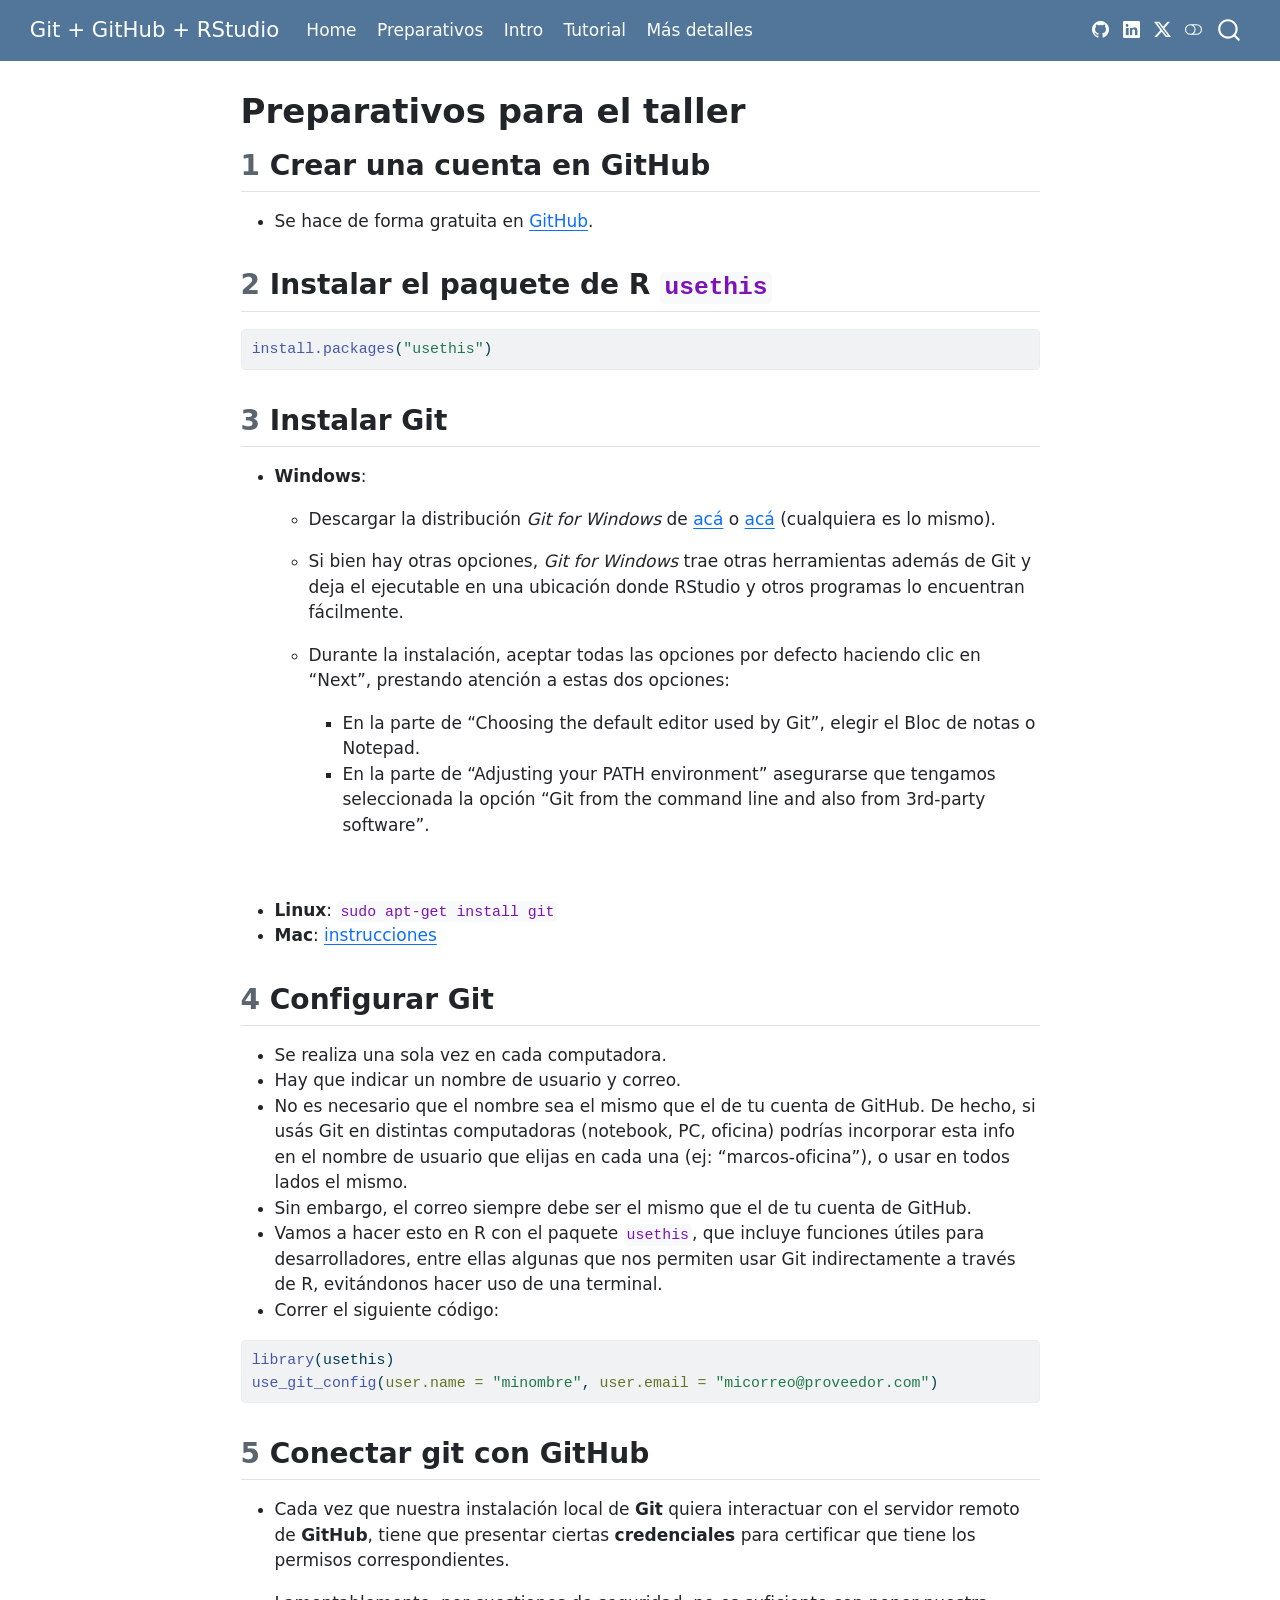
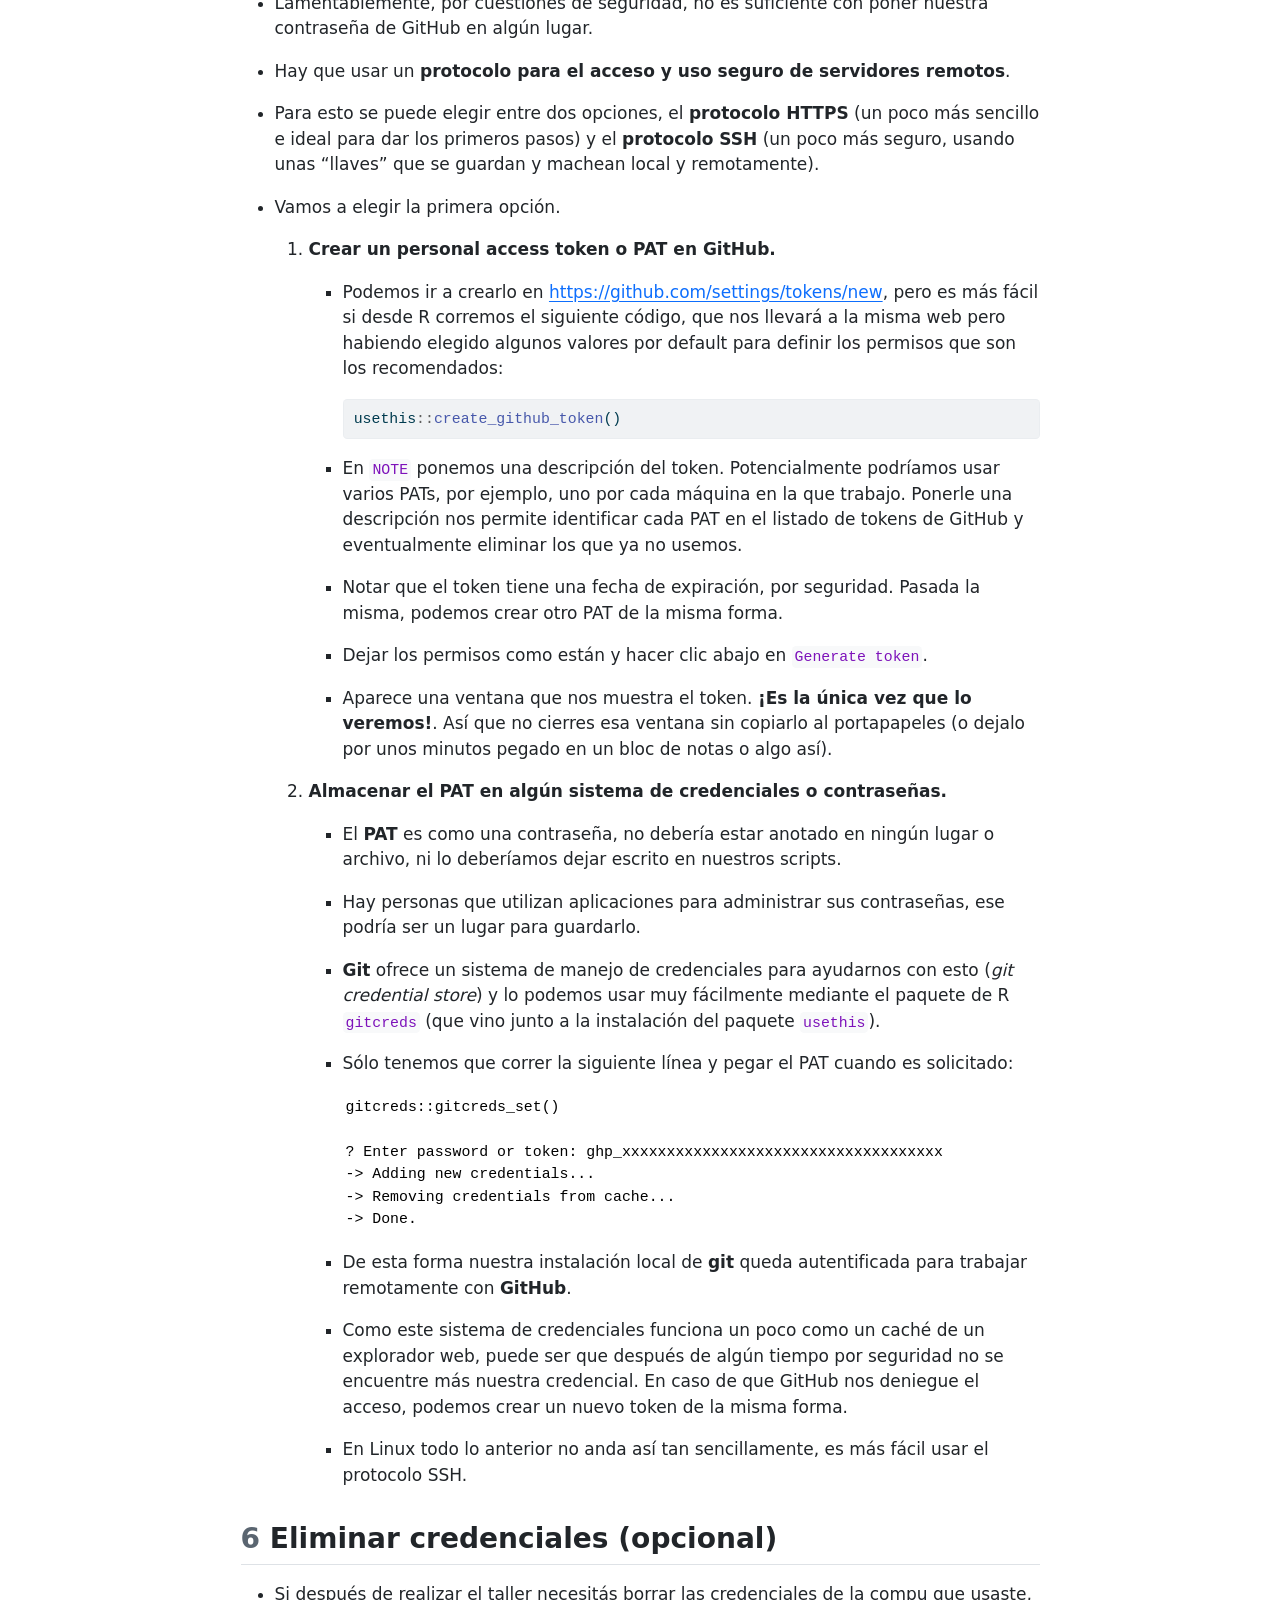
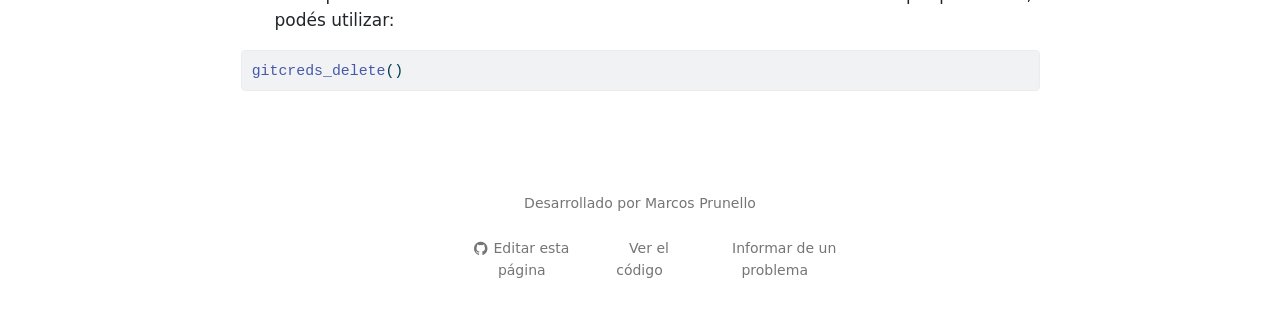
==== commit a5cc090f: "reviso contenido del tutorial" ====
--- a/docs/preparacion.html
+++ b/docs/preparacion.html
@@ -4744,7 +4744,7 @@
 
 </head>
 
-<body class="nav-fixed">
+<body class="nav-fixed fullcontent">
 
 <div id="quarto-search-results"></div>
   <header id="quarto-header" class="headroom fixed-top">
@@ -4796,19 +4796,7 @@
 <div id="quarto-content" class="quarto-container page-columns page-rows-contents page-layout-article page-navbar">
 <!-- sidebar -->
 <!-- margin-sidebar -->
-    <div id="quarto-margin-sidebar" class="sidebar margin-sidebar">
-        <nav id="TOC" role="doc-toc" class="toc-active">
-    <h2 id="toc-title">En esta página</h2>
-   
-  <ul>
-  <li><a href="#crear-una-cuenta-en-github" id="toc-crear-una-cuenta-en-github" class="nav-link active" data-scroll-target="#crear-una-cuenta-en-github"><span class="header-section-number">1</span> Crear una cuenta en GitHub</a></li>
-  <li><a href="#instalar-el-paquete-de-r-usethis" id="toc-instalar-el-paquete-de-r-usethis" class="nav-link" data-scroll-target="#instalar-el-paquete-de-r-usethis"><span class="header-section-number">2</span> Instalar el paquete de R <code>usethis</code></a></li>
-  <li><a href="#instalar-git" id="toc-instalar-git" class="nav-link" data-scroll-target="#instalar-git"><span class="header-section-number">3</span> Instalar Git</a></li>
-  <li><a href="#configurar-git" id="toc-configurar-git" class="nav-link" data-scroll-target="#configurar-git"><span class="header-section-number">4</span> Configurar Git</a></li>
-  <li><a href="#conectar-git-con-github" id="toc-conectar-git-con-github" class="nav-link" data-scroll-target="#conectar-git-con-github"><span class="header-section-number">5</span> Conectar git con GitHub</a></li>
-  </ul>
-<div class="toc-actions"><ul><li><a href="https://github.com/mpru/taller-git-fbioyf-2025/edit/main/preparacion.qmd" class="toc-action"><i class="bi bi-github"></i>Editar esta página</a></li><li><a href="https://github.com/mpru/taller-git-fbioyf-2025/blob/main/preparacion.qmd" class="toc-action"><i class="bi empty"></i>Ver el código</a></li><li><a href="https://github.com/mpru/taller-git-fbioyf-2025/issues/new" class="toc-action"><i class="bi empty"></i>Informar de un problema</a></li></ul></div></nav>
-    </div>
+    
 <!-- main -->
 <main class="content" id="quarto-document-content">
 
@@ -4916,6 +4904,15 @@
 </ul></li>
 </ol></li>
 </ul>
+</section>
+<section id="eliminar-credenciales-opcional" class="level2" data-number="6">
+<h2 data-number="6" class="anchored" data-anchor-id="eliminar-credenciales-opcional"><span class="header-section-number">6</span> Eliminar credenciales (opcional)</h2>
+<ul>
+<li>Si después de realizar el taller necesitás borrar las credenciales de la compu que usaste, podés utilizar:</li>
+</ul>
+<div class="cell">
+<div class="sourceCode cell-code" id="cb5"><pre class="sourceCode r code-with-copy"><code class="sourceCode r"><span id="cb5-1"><a href="#cb5-1" aria-hidden="true" tabindex="-1"></a><span class="fu">gitcreds_delete</span>()</span></code><button title="Copiar al portapapeles" class="code-copy-button"><i class="bi"></i></button></pre></div>
+</div>
 
 
 </section>
@@ -5493,7 +5490,7 @@
     </div>   
     <div class="nav-footer-center">
 <p>Desarrollado por Marcos Prunello</p>
-<div class="toc-actions d-sm-block d-md-none"><ul><li><a href="https://github.com/mpru/taller-git-fbioyf-2025/edit/main/preparacion.qmd" class="toc-action"><i class="bi bi-github"></i>Editar esta página</a></li><li><a href="https://github.com/mpru/taller-git-fbioyf-2025/blob/main/preparacion.qmd" class="toc-action"><i class="bi empty"></i>Ver el código</a></li><li><a href="https://github.com/mpru/taller-git-fbioyf-2025/issues/new" class="toc-action"><i class="bi empty"></i>Informar de un problema</a></li></ul></div></div>
+<div class="toc-actions"><ul><li><a href="https://github.com/mpru/taller-git-fbioyf-2025/edit/main/preparacion.qmd" class="toc-action"><i class="bi bi-github"></i>Editar esta página</a></li><li><a href="https://github.com/mpru/taller-git-fbioyf-2025/blob/main/preparacion.qmd" class="toc-action"><i class="bi empty"></i>Ver el código</a></li><li><a href="https://github.com/mpru/taller-git-fbioyf-2025/issues/new" class="toc-action"><i class="bi empty"></i>Informar de un problema</a></li></ul></div></div>
     <div class="nav-footer-right">
        
     </div>
